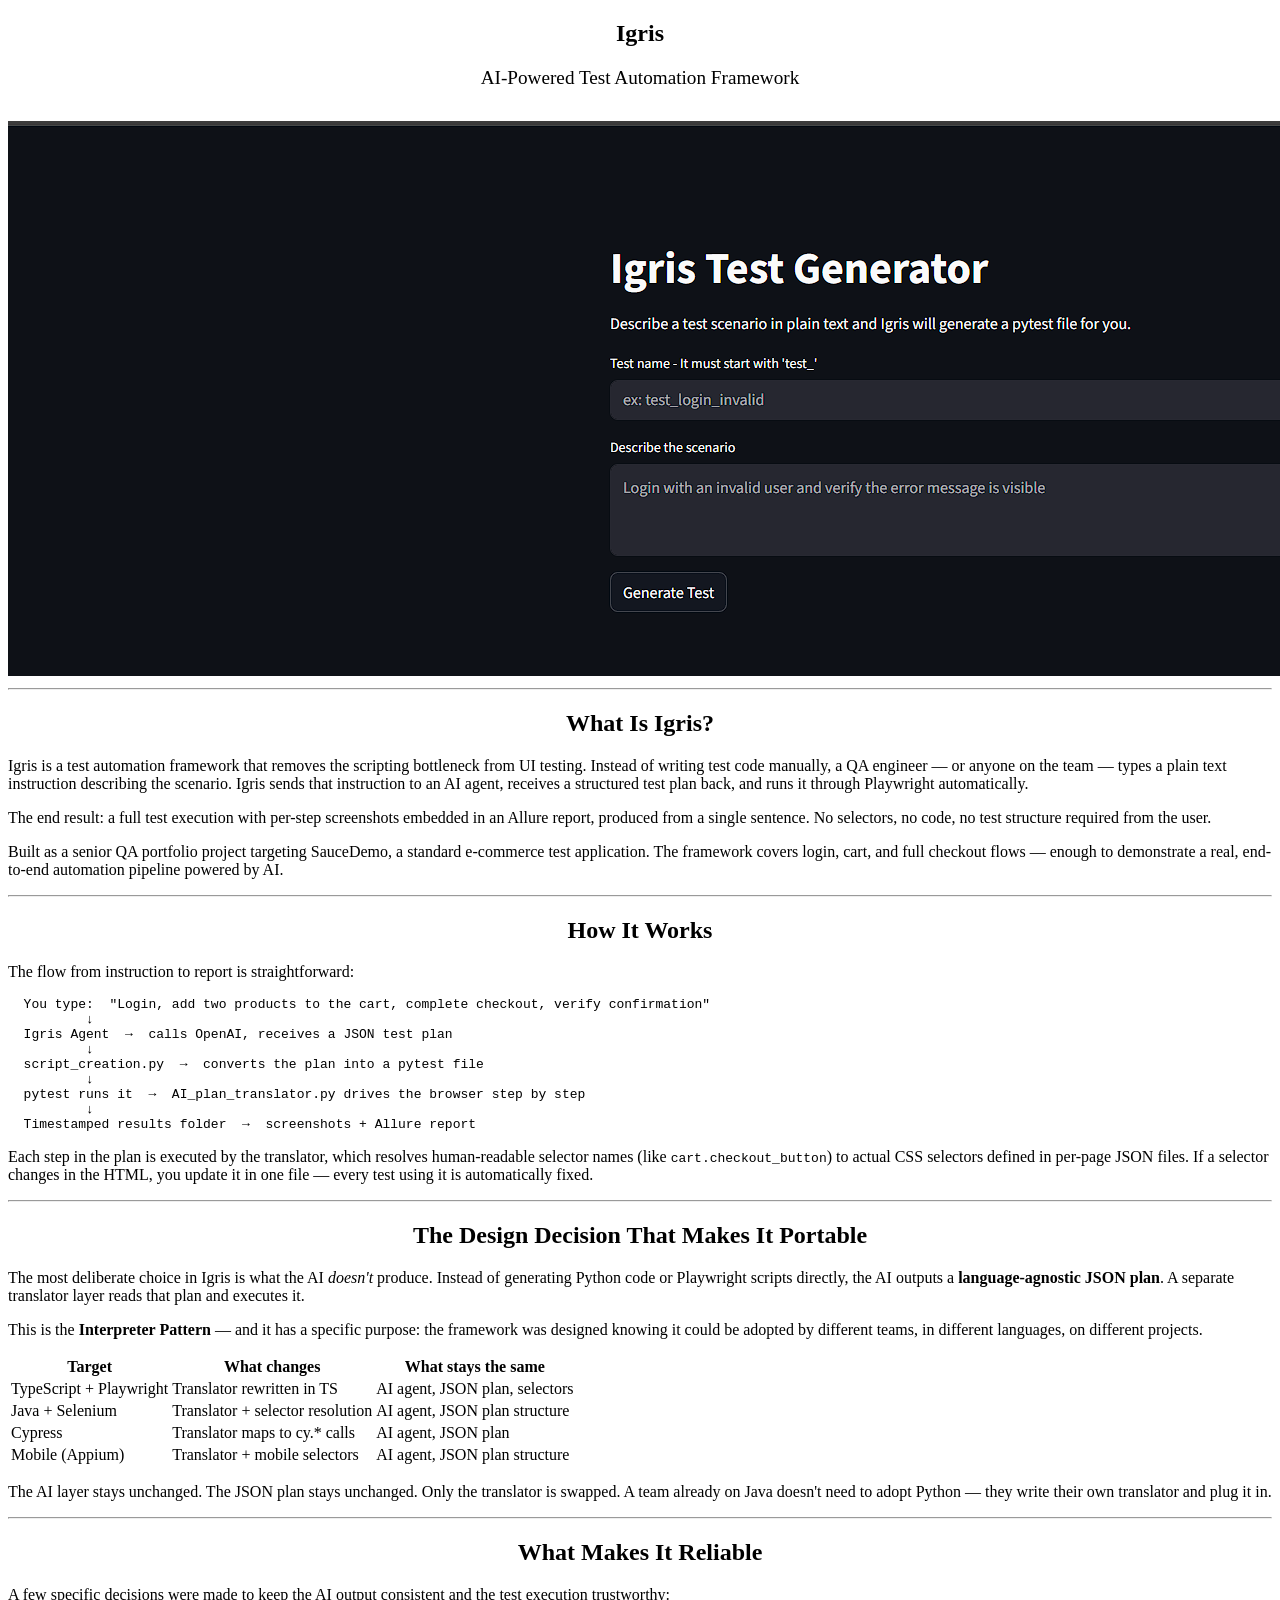
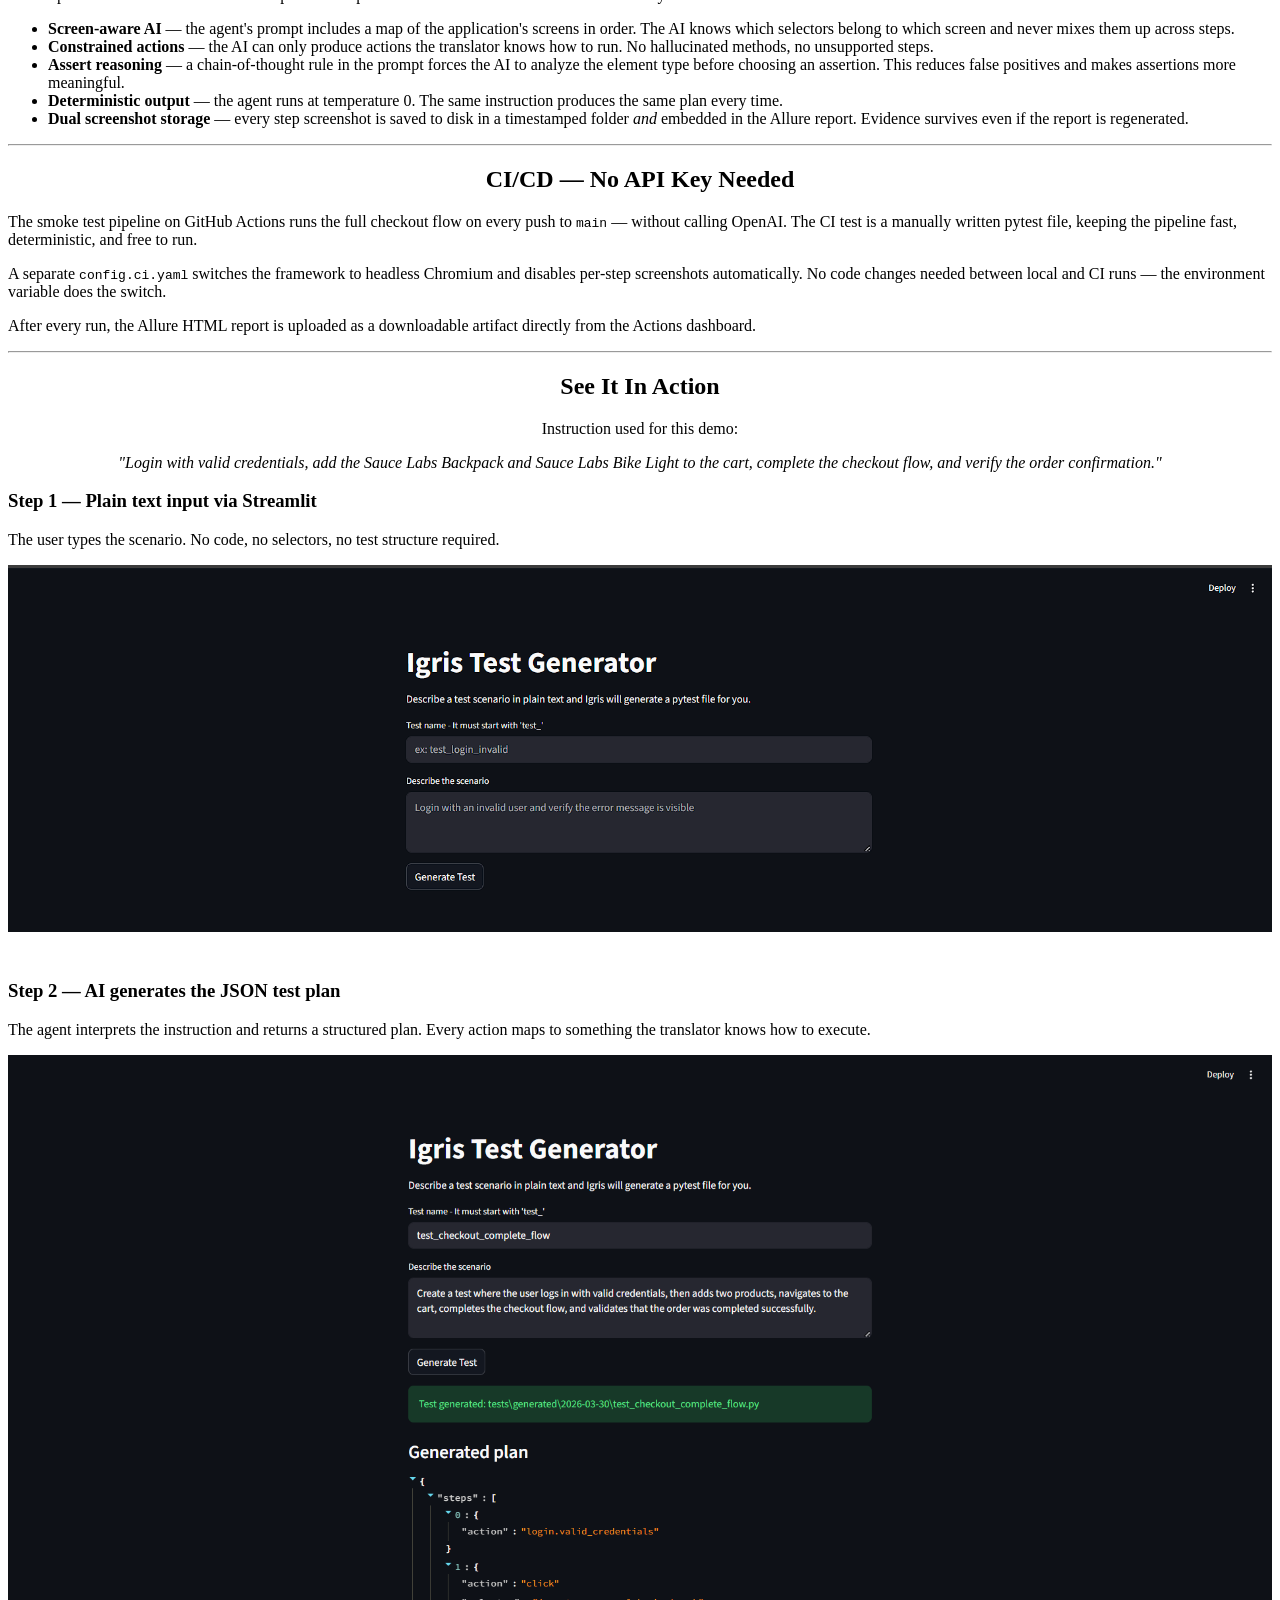
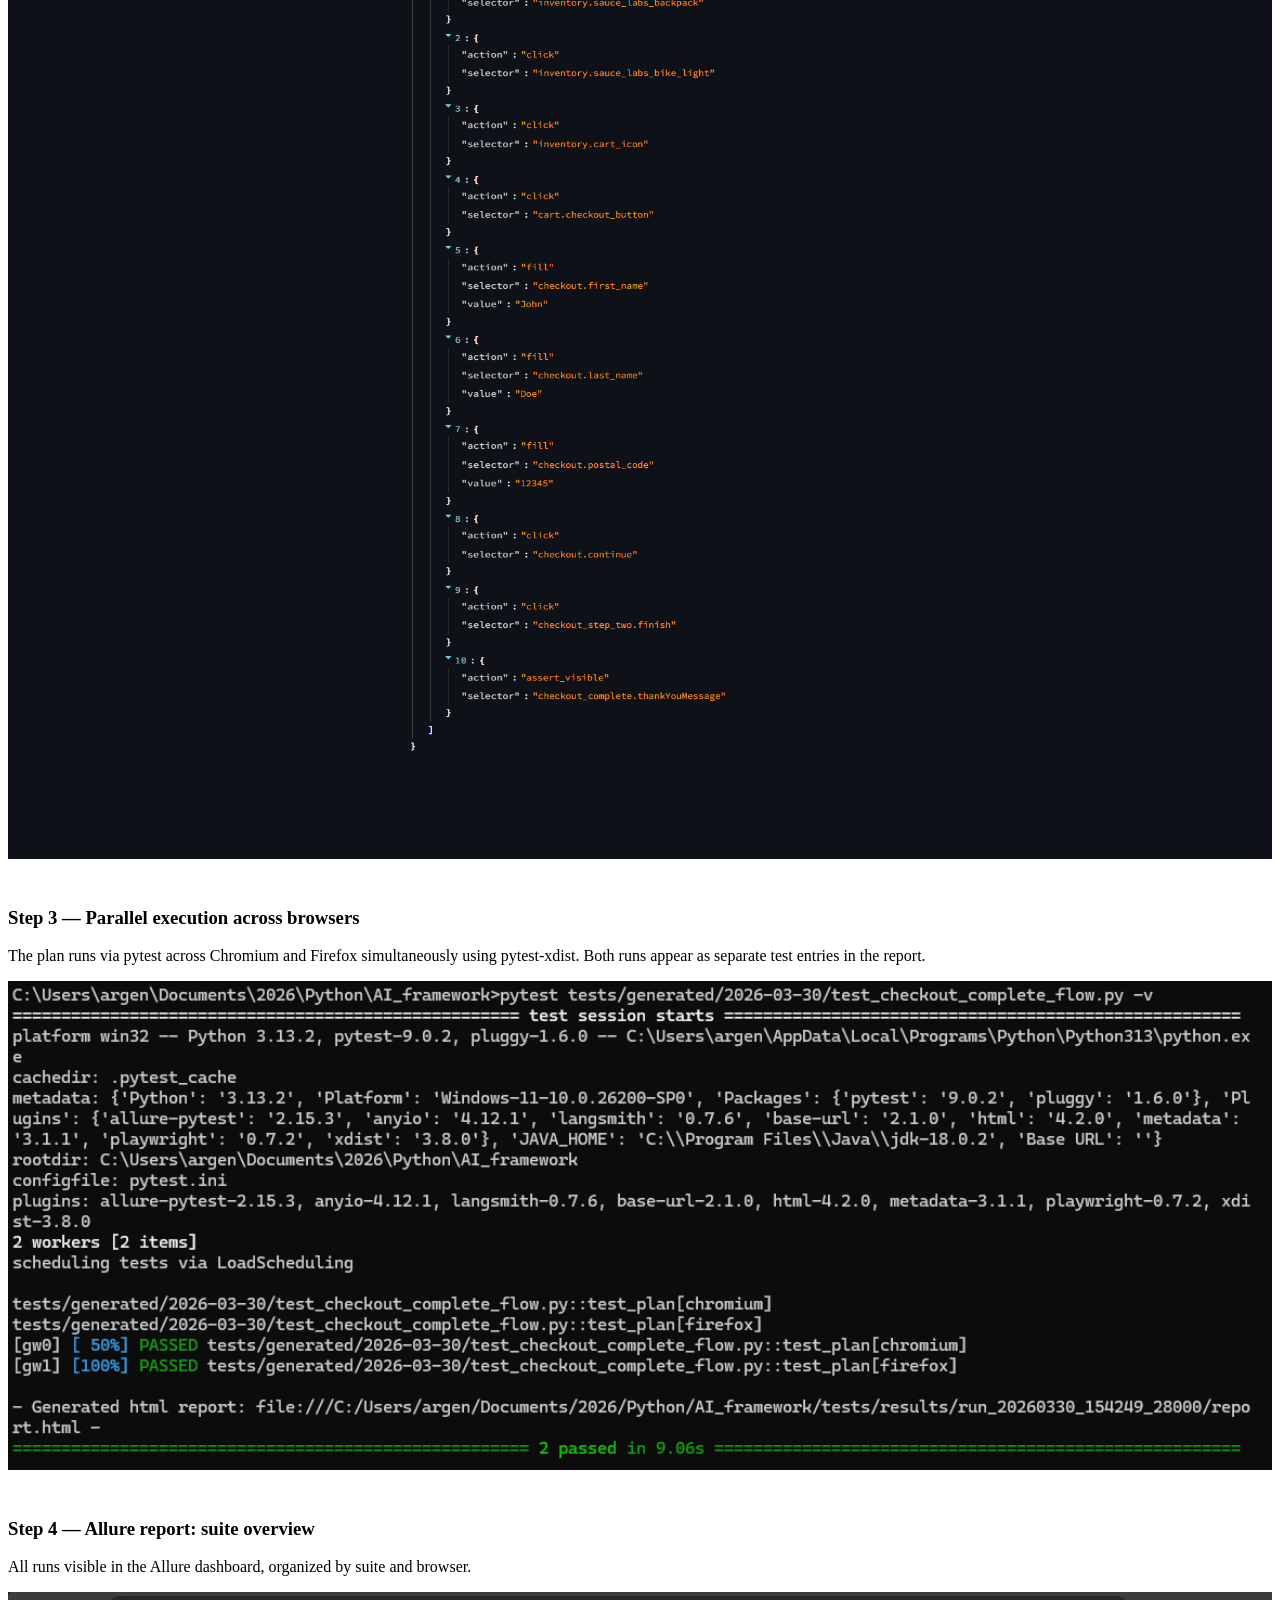
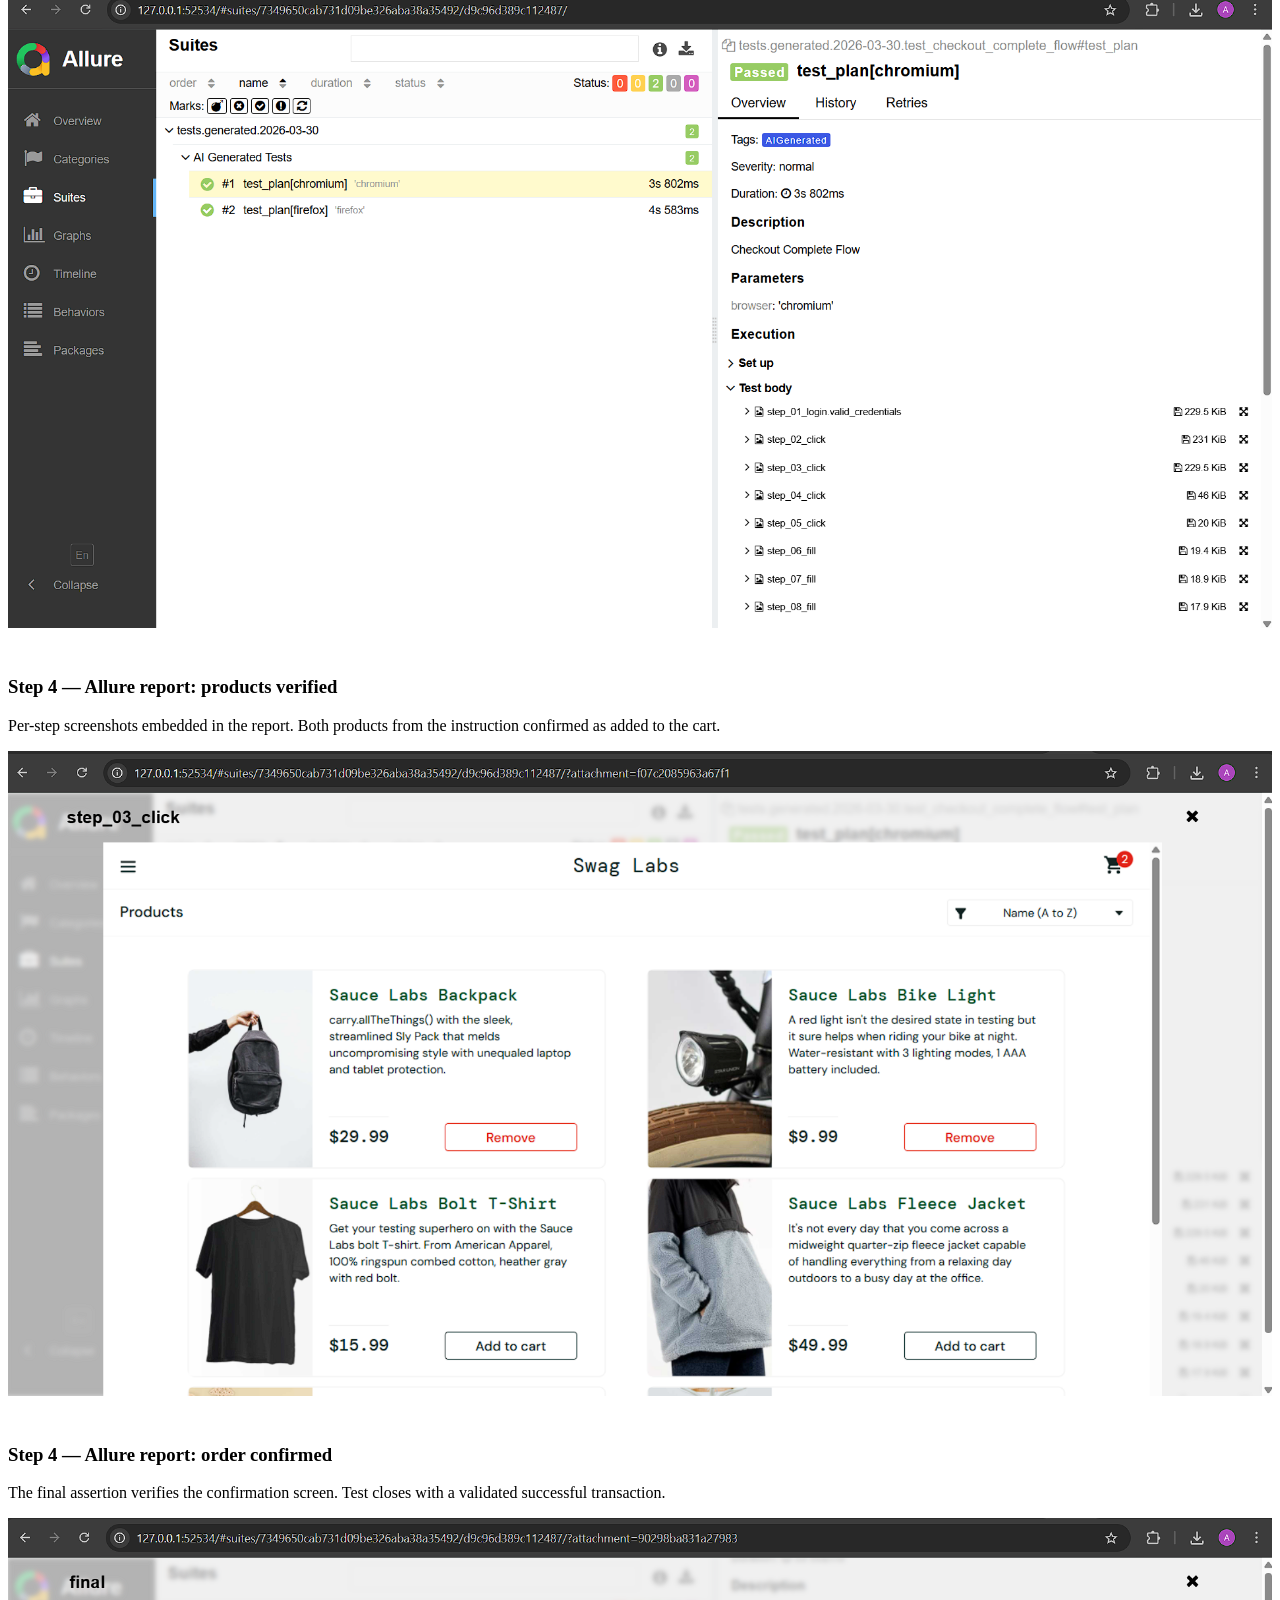
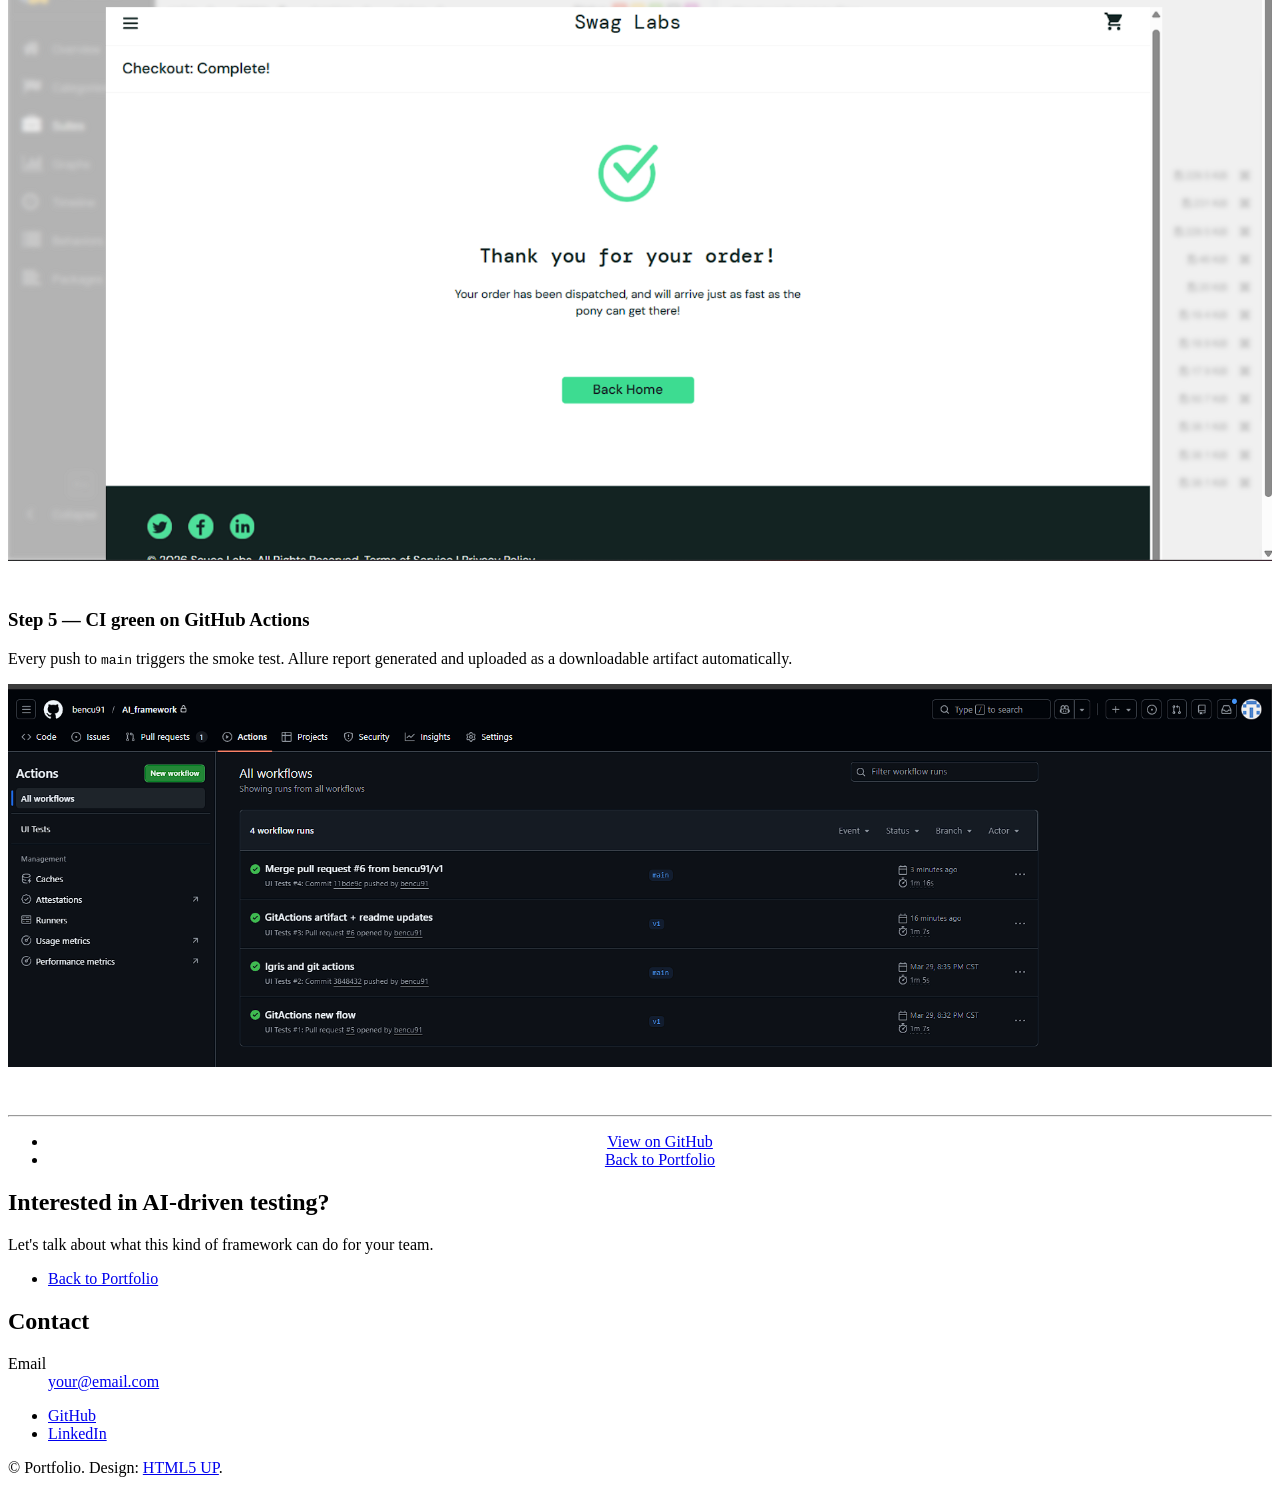
==== AI_Framework.html @ 1e3c0af6 "v0" ====
<!DOCTYPE HTML>
<!--
	Stellar by HTML5 UP
	html5up.net | @ajlkn
	Free for personal and commercial use under the CCA 3.0 license (html5up.net/license)
-->
<html>
	<head>
		<title>Igris — AI-Powered Test Automation</title>
		<meta charset="utf-8" />
		<meta name="viewport" content="width=device-width, initial-scale=1, user-scalable=no" />
		<link rel="stylesheet" href="assets/css/main.css" />
		<noscript><link rel="stylesheet" href="assets/css/noscript.css" /></noscript>
	</head>
	<body class="is-preload">

		<!-- Wrapper -->
			<div id="wrapper">

				<!-- Main -->
					<div id="main">

						<section id="content" class="main">

							<div style="text-align:center; margin-bottom: 2em;">
								<h1>Igris</h1>
								<p style="font-size: 1.2em;">AI-Powered Test Automation Framework</p>
								
							</div>

							<span class="image main"><img src="images/AI_Igris/01_streamlit_ui.png" alt="Streamlit UI" style="border-radius:0;" /></span>

							<hr />

							<h2 style="text-align:center;">What Is Igris?</h2>
							<p>Igris is a test automation framework that removes the scripting bottleneck from UI testing. Instead of writing test code manually, a QA engineer — or anyone on the team — types a plain text instruction describing the scenario. Igris sends that instruction to an AI agent, receives a structured test plan back, and runs it through Playwright automatically.</p>
							<p>The end result: a full test execution with per-step screenshots embedded in an Allure report, produced from a single sentence. No selectors, no code, no test structure required from the user.</p>
							<p>Built as a senior QA portfolio project targeting SauceDemo, a standard e-commerce test application. The framework covers login, cart, and full checkout flows — enough to demonstrate a real, end-to-end automation pipeline powered by AI.</p>

							<hr />

							<h2 style="text-align:center;">How It Works</h2>
							<p>The flow from instruction to report is straightforward:</p>

							<pre style="text-align:left;"><code>  You type:  "Login, add two products to the cart, complete checkout, verify confirmation"
          ↓
  Igris Agent  →  calls OpenAI, receives a JSON test plan
          ↓
  script_creation.py  →  converts the plan into a pytest file
          ↓
  pytest runs it  →  AI_plan_translator.py drives the browser step by step
          ↓
  Timestamped results folder  →  screenshots + Allure report</code></pre>

							<p>Each step in the plan is executed by the translator, which resolves human-readable selector names (like <code>cart.checkout_button</code>) to actual CSS selectors defined in per-page JSON files. If a selector changes in the HTML, you update it in one file — every test using it is automatically fixed.</p>

							<hr />

							<h2 style="text-align:center;">The Design Decision That Makes It Portable</h2>
							<p>The most deliberate choice in Igris is what the AI <em>doesn't</em> produce. Instead of generating Python code or Playwright scripts directly, the AI outputs a <strong>language-agnostic JSON plan</strong>. A separate translator layer reads that plan and executes it.</p>
							<p>This is the <strong>Interpreter Pattern</strong> — and it has a specific purpose: the framework was designed knowing it could be adopted by different teams, in different languages, on different projects.</p>

							<div class="table-wrapper">
								<table>
									<thead>
										<tr>
											<th>Target</th>
											<th>What changes</th>
											<th>What stays the same</th>
										</tr>
									</thead>
									<tbody>
										<tr>
											<td>TypeScript + Playwright</td>
											<td>Translator rewritten in TS</td>
											<td>AI agent, JSON plan, selectors</td>
										</tr>
										<tr>
											<td>Java + Selenium</td>
											<td>Translator + selector resolution</td>
											<td>AI agent, JSON plan structure</td>
										</tr>
										<tr>
											<td>Cypress</td>
											<td>Translator maps to cy.* calls</td>
											<td>AI agent, JSON plan</td>
										</tr>
										<tr>
											<td>Mobile (Appium)</td>
											<td>Translator + mobile selectors</td>
											<td>AI agent, JSON plan structure</td>
										</tr>
									</tbody>
								</table>
							</div>

							<p>The AI layer stays unchanged. The JSON plan stays unchanged. Only the translator is swapped. A team already on Java doesn't need to adopt Python — they write their own translator and plug it in.</p>

							<hr />

							<h2 style="text-align:center;">What Makes It Reliable</h2>
							<p>A few specific decisions were made to keep the AI output consistent and the test execution trustworthy:</p>
							<ul>
								<li><strong>Screen-aware AI</strong> — the agent's prompt includes a map of the application's screens in order. The AI knows which selectors belong to which screen and never mixes them up across steps.</li>
								<li><strong>Constrained actions</strong> — the AI can only produce actions the translator knows how to run. No hallucinated methods, no unsupported steps.</li>
								<li><strong>Assert reasoning</strong> — a chain-of-thought rule in the prompt forces the AI to analyze the element type before choosing an assertion. This reduces false positives and makes assertions more meaningful.</li>
								<li><strong>Deterministic output</strong> — the agent runs at temperature 0. The same instruction produces the same plan every time.</li>
								<li><strong>Dual screenshot storage</strong> — every step screenshot is saved to disk in a timestamped folder <em>and</em> embedded in the Allure report. Evidence survives even if the report is regenerated.</li>
							</ul>

							<hr />

							<h2 style="text-align:center;">CI/CD — No API Key Needed</h2>
							<p>The smoke test pipeline on GitHub Actions runs the full checkout flow on every push to <code>main</code> — without calling OpenAI. The CI test is a manually written pytest file, keeping the pipeline fast, deterministic, and free to run.</p>
							<p>A separate <code>config.ci.yaml</code> switches the framework to headless Chromium and disables per-step screenshots automatically. No code changes needed between local and CI runs — the environment variable does the switch.</p>
							<p>After every run, the Allure HTML report is uploaded as a downloadable artifact directly from the Actions dashboard.</p>

							<hr />

							<h2 style="text-align:center;">See It In Action</h2>
							<p style="text-align:center;">Instruction used for this demo:</p>
							<blockquote style="text-align:center;"><em>"Login with valid credentials, add the Sauce Labs Backpack and Sauce Labs Bike Light to the cart, complete the checkout flow, and verify the order confirmation."</em></blockquote>

							<div style="margin-bottom: 3em;">
								<h3>Step 1 — Plain text input via Streamlit</h3>
								<p>The user types the scenario. No code, no selectors, no test structure required.</p>
								<img src="images/AI_Igris/01_streamlit_ui.png" alt="Streamlit UI" style="width:100%; border-radius:0; border:none; display:block;" />
							</div>

							<div style="margin-bottom: 3em;">
								<h3>Step 2 — AI generates the JSON test plan</h3>
								<p>The agent interprets the instruction and returns a structured plan. Every action maps to something the translator knows how to execute.</p>
								<img src="images/AI_Igris/02_generated_plan.png" alt="Generated JSON Plan" style="width:100%; border-radius:0; border:none; display:block;" />
							</div>

							<div style="margin-bottom: 3em;">
								<h3>Step 3 — Parallel execution across browsers</h3>
								<p>The plan runs via pytest across Chromium and Firefox simultaneously using pytest-xdist. Both runs appear as separate test entries in the report.</p>
								<img src="images/AI_Igris/03_console_parallel_execution.png" alt="Console Parallel Execution" style="width:100%; border-radius:0; border:none; display:block;" />
							</div>

							<div style="margin-bottom: 3em;">
								<h3>Step 4 — Allure report: suite overview</h3>
								<p>All runs visible in the Allure dashboard, organized by suite and browser.</p>
								<img src="images/AI_Igris/04A_Allure_report_1.png" alt="Allure Suite Overview" style="width:100%; border-radius:0; border:none; display:block;" />
							</div>

							<div style="margin-bottom: 3em;">
								<h3>Step 4 — Allure report: products verified</h3>
								<p>Per-step screenshots embedded in the report. Both products from the instruction confirmed as added to the cart.</p>
								<img src="images/AI_Igris/04_Allure_image_report_.png" alt="Allure Two Products Added" style="width:100%; border-radius:0; border:none; display:block;" />
							</div>

							<div style="margin-bottom: 3em;">
								<h3>Step 4 — Allure report: order confirmed</h3>
								<p>The final assertion verifies the confirmation screen. Test closes with a validated successful transaction.</p>
								<img src="images/AI_Igris/04B_Allure_Final.png" alt="Allure Final" style="width:100%; border-radius:0; border:none; display:block;" />
							</div>

							<div style="margin-bottom: 3em;">
								<h3>Step 5 — CI green on GitHub Actions</h3>
								<p>Every push to <code>main</code> triggers the smoke test. Allure report generated and uploaded as a downloadable artifact automatically.</p>
								<img src="images/AI_Igris/05_ci_passing.png" alt="CI Passing" style="width:100%; border-radius:0; border:none; display:block;" />
							</div>

							<hr />

							<div style="text-align:center;">
								<ul class="actions special">
									<li><a href="#" class="button primary">View on GitHub</a></li>
									<li><a href="index.html" class="button">Back to Portfolio</a></li>
								</ul>
							</div>

						</section>

					</div>

				<!-- Footer -->
					<footer id="footer">
						<section>
							<h2>Interested in AI-driven testing?</h2>
							<p>Let's talk about what this kind of framework can do for your team.</p>
							<ul class="actions">
								<li><a href="index.html" class="button">Back to Portfolio</a></li>
							</ul>
						</section>
						<section>
							<h2>Contact</h2>
							<dl class="alt">
								<dt>Email</dt>
								<dd><a href="#">your@email.com</a></dd>
							</dl>
							<ul class="icons">
								<li><a href="#" class="icon brands fa-github alt"><span class="label">GitHub</span></a></li>
								<li><a href="#" class="icon brands fa-linkedin alt"><span class="label">LinkedIn</span></a></li>
							</ul>
						</section>
						<p class="copyright">&copy; Portfolio. Design: <a href="https://html5up.net">HTML5 UP</a>.</p>
					</footer>

			</div>

		<!-- Scripts -->
			<script src="assets/js/jquery.min.js"></script>
			<script src="assets/js/jquery.scrollex.min.js"></script>
			<script src="assets/js/jquery.scrolly.min.js"></script>
			<script src="assets/js/browser.min.js"></script>
			<script src="assets/js/breakpoints.min.js"></script>
			<script src="assets/js/util.js"></script>
			<script src="assets/js/main.js"></script>

	</body>
</html>
---- assets/css/main.css ----
@import url(fontawesome-all.min.css);
@import 'https://fonts.googleapis.com/css?family=Source+Sans+Pro:300,400';

/*
	Stellar by HTML5 UP
	html5up.net | @ajlkn
	Free for personal and commercial use under the CCA 3.0 license (html5up.net/license)
*/

html, body, div, span, applet, object,
iframe, h1, h2, h3, h4, h5, h6, p, blockquote,
pre, a, abbr, acronym, address, big, cite,
code, del, dfn, em, img, ins, kbd, q, s, samp,
small, strike, strong, sub, sup, tt, var, b,
u, i, center, dl, dt, dd, ol, ul, li, fieldset,
form, label, legend, table, caption, tbody,
tfoot, thead, tr, th, td, article, aside,
canvas, details, embed, figure, figcaption,
footer, header, hgroup, menu, nav, output, ruby,
section, summary, time, mark, audio, video {
	margin: 0;
	padding: 0;
	border: 0;
	font-size: 100%;
	font: inherit;
	vertical-align: baseline;}

article, aside, details, figcaption, figure,
footer, header, hgroup, menu, nav, section {
	display: block;}

body {
	line-height: 1;
}

ol, ul {
	list-style: none;
}

blockquote, q {
	quotes: none;
}

	blockquote:before, blockquote:after, q:before, q:after {
		content: '';
		content: none;
	}

table {
	border-collapse: collapse;
	border-spacing: 0;
}

body {
	-webkit-text-size-adjust: none;
}

mark {
	background-color: transparent;
	color: inherit;
}

input::-moz-focus-inner {
	border: 0;
	padding: 0;
}

input, select, textarea {
	-moz-appearance: none;
	-webkit-appearance: none;
	-ms-appearance: none;
	appearance: none;
}

/* Basic */

	@-ms-viewport {
		width: device-width;
	}

	body {
		-ms-overflow-style: scrollbar;
	}

	@media screen and (max-width: 480px) {

		html, body {
			min-width: 320px;
		}

	}

	html {
		box-sizing: border-box;
	}

	*, *:before, *:after {
		box-sizing: inherit;
	}

	body {
		background-color: #935d8c;
		background-image: url("images/overlay.png"), -moz-linear-gradient(45deg, #e37682 15%, #5f4d93 85%);
		background-image: url("images/overlay.png"), -webkit-linear-gradient(45deg, #e37682 15%, #5f4d93 85%);
		background-image: url("images/overlay.png"), -ms-linear-gradient(45deg, #e37682 15%, #5f4d93 85%);
		background-image: url("images/overlay.png"), linear-gradient(45deg, #e37682 15%, #5f4d93 85%);
	}

		body.is-preload *, body.is-preload *:before, body.is-preload *:after {
			-moz-animation: none !important;
			-webkit-animation: none !important;
			-ms-animation: none !important;
			animation: none !important;
			-moz-transition: none !important;
			-webkit-transition: none !important;
			-ms-transition: none !important;
			transition: none !important;
		}

/* Type */

	body {
		background-color: #935d8c;
		color: rgba(255, 255, 255, 0.65);
	}

	body, input, select, textarea {
		font-family: "Source Sans Pro", Helvetica, sans-serif;
		font-size: 17pt;
		font-weight: 300;
		line-height: 1.65;
	}

		@media screen and (max-width: 1680px) {

			body, input, select, textarea {
				font-size: 14pt;
			}

		}

		@media screen and (max-width: 1280px) {

			body, input, select, textarea {
				font-size: 12pt;
			}

		}

		@media screen and (max-width: 360px) {

			body, input, select, textarea {
				font-size: 11pt;
			}

		}

	a {
		-moz-transition: color 0.2s ease, border-bottom 0.2s ease;
		-webkit-transition: color 0.2s ease, border-bottom 0.2s ease;
		-ms-transition: color 0.2s ease, border-bottom 0.2s ease;
		transition: color 0.2s ease, border-bottom 0.2s ease;
		text-decoration: none;
		border-bottom: dotted 1px;
		color: inherit;
	}

		a:hover {
			border-bottom-color: transparent;
		}

	strong, b {
		font-weight: 400;
	}

	em, i {
		font-style: italic;
	}

	p {
		margin: 0 0 2em 0;
	}

		p.content {
			-moz-columns: 20em 2;
			-webkit-columns: 20em 2;
			-ms-columns: 20em 2;
			columns: 20em 2;
			-moz-column-gap: 2em;
			-webkit-column-gap: 2em;
			-ms-column-gap: 2em;
			column-gap: 2em;
			text-align: justify;
		}

	h1, h2, h3, h4, h5, h6 {
		font-weight: 300;
		line-height: 1.5;
		margin: 0 0 0.7em 0;
		letter-spacing: -0.025em;
	}

		h1 a, h2 a, h3 a, h4 a, h5 a, h6 a {
			color: inherit;
			text-decoration: none;
		}

	h1 {
		font-size: 2.5em;
		line-height: 1.2;
	}

	h2 {
		font-size: 1.5em;
	}

	h3 {
		font-size: 1.25em;
	}

	h4 {
		font-size: 1.1em;
	}

	h5 {
		font-size: 0.9em;
	}

	h6 {
		font-size: 0.7em;
	}

	@media screen and (max-width: 736px) {

		h1 {
			font-size: 2em;
		}

	}

	sub {
		font-size: 0.8em;
		position: relative;
		top: 0.5em;
	}

	sup {
		font-size: 0.8em;
		position: relative;
		top: -0.5em;
	}

	blockquote {
		border-left: solid 4px;
		font-style: italic;
		margin: 0 0 2em 0;
		padding: 0.5em 0 0.5em 2em;
	}

	code {
		border-radius: 8px;
		border: solid 1px;
		font-family: "Courier New", monospace;
		font-size: 0.9em;
		margin: 0 0.25em;
		padding: 0.25em 0.65em;
	}

	pre {
		-webkit-overflow-scrolling: touch;
		font-family: "Courier New", monospace;
		font-size: 0.9em;
		margin: 0 0 2em 0;
	}

		pre code {
			display: block;
			line-height: 1.75;
			padding: 1em 1.5em;
			overflow-x: auto;
		}

	hr {
		border: 0;
		border-bottom: solid 1px;
		margin: 2em 0;
	}

		hr.major {
			margin: 3em 0;
		}

	.align-left {
		text-align: left;
	}

	.align-center {
		text-align: center;
	}

	.align-right {
		text-align: right;
	}

	input, select, textarea {
		color: #ffffff;
	}

	a:hover {
		color: #ffffff;
	}

	strong, b {
		color: #ffffff;
	}

	h1, h2, h3, h4, h5, h6 {
		color: #ffffff;
	}

	blockquote {
		border-left-color: rgba(255, 255, 255, 0.35);
	}

	code {
		background: rgba(255, 255, 255, 0.075);
		border-color: rgba(255, 255, 255, 0.35);
	}

	hr {
		border-bottom-color: rgba(255, 255, 255, 0.35);
	}

/* Row */

	.row {
		display: flex;
		flex-wrap: wrap;
		box-sizing: border-box;
		align-items: stretch;
	}

		.row > * {
			box-sizing: border-box;
		}

		.row.gtr-uniform > * > :last-child {
			margin-bottom: 0;
		}

		.row.aln-left {
			justify-content: flex-start;
		}

		.row.aln-center {
			justify-content: center;
		}

		.row.aln-right {
			justify-content: flex-end;
		}

		.row.aln-top {
			align-items: flex-start;
		}

		.row.aln-middle {
			align-items: center;
		}

		.row.aln-bottom {
			align-items: flex-end;
		}

		.row > .imp {
			order: -1;
		}

		.row > .col-1 {
			width: 8.33333%;
		}

		.row > .off-1 {
			margin-left: 8.33333%;
		}

		.row > .col-2 {
			width: 16.66667%;
		}

		.row > .off-2 {
			margin-left: 16.66667%;
		}

		.row > .col-3 {
			width: 25%;
		}

		.row > .off-3 {
			margin-left: 25%;
		}

		.row > .col-4 {
			width: 33.33333%;
		}

		.row > .off-4 {
			margin-left: 33.33333%;
		}

		.row > .col-5 {
			width: 41.66667%;
		}

		.row > .off-5 {
			margin-left: 41.66667%;
		}

		.row > .col-6 {
			width: 50%;
		}

		.row > .off-6 {
			margin-left: 50%;
		}

		.row > .col-7 {
			width: 58.33333%;
		}

		.row > .off-7 {
			margin-left: 58.33333%;
		}

		.row > .col-8 {
			width: 66.66667%;
		}

		.row > .off-8 {
			margin-left: 66.66667%;
		}

		.row > .col-9 {
			width: 75%;
		}

		.row > .off-9 {
			margin-left: 75%;
		}

		.row > .col-10 {
			width: 83.33333%;
		}

		.row > .off-10 {
			margin-left: 83.33333%;
		}

		.row > .col-11 {
			width: 91.66667%;
		}

		.row > .off-11 {
			margin-left: 91.66667%;
		}

		.row > .col-12 {
			width: 100%;
		}

		.row > .off-12 {
			margin-left: 100%;
		}

		.row.gtr-0 {
			margin-top: 0;
			margin-left: 0em;
		}

			.row.gtr-0 > * {
				padding: 0 0 0 0em;
			}

			.row.gtr-0.gtr-uniform {
				margin-top: 0em;
			}

				.row.gtr-0.gtr-uniform > * {
					padding-top: 0em;
				}

		.row.gtr-25 {
			margin-top: 0;
			margin-left: -0.375em;
		}

			.row.gtr-25 > * {
				padding: 0 0 0 0.375em;
			}

			.row.gtr-25.gtr-uniform {
				margin-top: -0.375em;
			}

				.row.gtr-25.gtr-uniform > * {
					padding-top: 0.375em;
				}

		.row.gtr-50 {
			margin-top: 0;
			margin-left: -0.75em;
		}

			.row.gtr-50 > * {
				padding: 0 0 0 0.75em;
			}

			.row.gtr-50.gtr-uniform {
				margin-top: -0.75em;
			}

				.row.gtr-50.gtr-uniform > * {
					padding-top: 0.75em;
				}

		.row {
			margin-top: 0;
			margin-left: -1.5em;
		}

			.row > * {
				padding: 0 0 0 1.5em;
			}

			.row.gtr-uniform {
				margin-top: -1.5em;
			}

				.row.gtr-uniform > * {
					padding-top: 1.5em;
				}

		.row.gtr-150 {
			margin-top: 0;
			margin-left: -2.25em;
		}

			.row.gtr-150 > * {
				padding: 0 0 0 2.25em;
			}

			.row.gtr-150.gtr-uniform {
				margin-top: -2.25em;
			}

				.row.gtr-150.gtr-uniform > * {
					padding-top: 2.25em;
				}

		.row.gtr-200 {
			margin-top: 0;
			margin-left: -3em;
		}

			.row.gtr-200 > * {
				padding: 0 0 0 3em;
			}

			.row.gtr-200.gtr-uniform {
				margin-top: -3em;
			}

				.row.gtr-200.gtr-uniform > * {
					padding-top: 3em;
				}

		@media screen and (max-width: 1680px) {

			.row {
				display: flex;
				flex-wrap: wrap;
				box-sizing: border-box;
				align-items: stretch;
			}

				.row > * {
					box-sizing: border-box;
				}

				.row.gtr-uniform > * > :last-child {
					margin-bottom: 0;
				}

				.row.aln-left {
					justify-content: flex-start;
				}

				.row.aln-center {
					justify-content: center;
				}

				.row.aln-right {
					justify-content: flex-end;
				}

				.row.aln-top {
					align-items: flex-start;
				}

				.row.aln-middle {
					align-items: center;
				}

				.row.aln-bottom {
					align-items: flex-end;
				}

				.row > .imp-xlarge {
					order: -1;
				}

				.row > .col-1-xlarge {
					width: 8.33333%;
				}

				.row > .off-1-xlarge {
					margin-left: 8.33333%;
				}

				.row > .col-2-xlarge {
					width: 16.66667%;
				}

				.row > .off-2-xlarge {
					margin-left: 16.66667%;
				}

				.row > .col-3-xlarge {
					width: 25%;
				}

				.row > .off-3-xlarge {
					margin-left: 25%;
				}

				.row > .col-4-xlarge {
					width: 33.33333%;
				}

				.row > .off-4-xlarge {
					margin-left: 33.33333%;
				}

				.row > .col-5-xlarge {
					width: 41.66667%;
				}

				.row > .off-5-xlarge {
					margin-left: 41.66667%;
				}

				.row > .col-6-xlarge {
					width: 50%;
				}

				.row > .off-6-xlarge {
					margin-left: 50%;
				}

				.row > .col-7-xlarge {
					width: 58.33333%;
				}

				.row > .off-7-xlarge {
					margin-left: 58.33333%;
				}

				.row > .col-8-xlarge {
					width: 66.66667%;
				}

				.row > .off-8-xlarge {
					margin-left: 66.66667%;
				}

				.row > .col-9-xlarge {
					width: 75%;
				}

				.row > .off-9-xlarge {
					margin-left: 75%;
				}

				.row > .col-10-xlarge {
					width: 83.33333%;
				}

				.row > .off-10-xlarge {
					margin-left: 83.33333%;
				}

				.row > .col-11-xlarge {
					width: 91.66667%;
				}

				.row > .off-11-xlarge {
					margin-left: 91.66667%;
				}

				.row > .col-12-xlarge {
					width: 100%;
				}

				.row > .off-12-xlarge {
					margin-left: 100%;
				}

				.row.gtr-0 {
					margin-top: 0;
					margin-left: 0em;
				}

					.row.gtr-0 > * {
						padding: 0 0 0 0em;
					}

					.row.gtr-0.gtr-uniform {
						margin-top: 0em;
					}

						.row.gtr-0.gtr-uniform > * {
							padding-top: 0em;
						}

				.row.gtr-25 {
					margin-top: 0;
					margin-left: -0.375em;
				}

					.row.gtr-25 > * {
						padding: 0 0 0 0.375em;
					}

					.row.gtr-25.gtr-uniform {
						margin-top: -0.375em;
					}

						.row.gtr-25.gtr-uniform > * {
							padding-top: 0.375em;
						}

				.row.gtr-50 {
					margin-top: 0;
					margin-left: -0.75em;
				}

					.row.gtr-50 > * {
						padding: 0 0 0 0.75em;
					}

					.row.gtr-50.gtr-uniform {
						margin-top: -0.75em;
					}

						.row.gtr-50.gtr-uniform > * {
							padding-top: 0.75em;
						}

				.row {
					margin-top: 0;
					margin-left: -1.5em;
				}

					.row > * {
						padding: 0 0 0 1.5em;
					}

					.row.gtr-uniform {
						margin-top: -1.5em;
					}

						.row.gtr-uniform > * {
							padding-top: 1.5em;
						}

				.row.gtr-150 {
					margin-top: 0;
					margin-left: -2.25em;
				}

					.row.gtr-150 > * {
						padding: 0 0 0 2.25em;
					}

					.row.gtr-150.gtr-uniform {
						margin-top: -2.25em;
					}

						.row.gtr-150.gtr-uniform > * {
							padding-top: 2.25em;
						}

				.row.gtr-200 {
					margin-top: 0;
					margin-left: -3em;
				}

					.row.gtr-200 > * {
						padding: 0 0 0 3em;
					}

					.row.gtr-200.gtr-uniform {
						margin-top: -3em;
					}

						.row.gtr-200.gtr-uniform > * {
							padding-top: 3em;
						}

		}

		@media screen and (max-width: 1280px) {

			.row {
				display: flex;
				flex-wrap: wrap;
				box-sizing: border-box;
				align-items: stretch;
			}

				.row > * {
					box-sizing: border-box;
				}

				.row.gtr-uniform > * > :last-child {
					margin-bottom: 0;
				}

				.row.aln-left {
					justify-content: flex-start;
				}

				.row.aln-center {
					justify-content: center;
				}

				.row.aln-right {
					justify-content: flex-end;
				}

				.row.aln-top {
					align-items: flex-start;
				}

				.row.aln-middle {
					align-items: center;
				}

				.row.aln-bottom {
					align-items: flex-end;
				}

				.row > .imp-large {
					order: -1;
				}

				.row > .col-1-large {
					width: 8.33333%;
				}

				.row > .off-1-large {
					margin-left: 8.33333%;
				}

				.row > .col-2-large {
					width: 16.66667%;
				}

				.row > .off-2-large {
					margin-left: 16.66667%;
				}

				.row > .col-3-large {
					width: 25%;
				}

				.row > .off-3-large {
					margin-left: 25%;
				}

				.row > .col-4-large {
					width: 33.33333%;
				}

				.row > .off-4-large {
					margin-left: 33.33333%;
				}

				.row > .col-5-large {
					width: 41.66667%;
				}

				.row > .off-5-large {
					margin-left: 41.66667%;
				}

				.row > .col-6-large {
					width: 50%;
				}

				.row > .off-6-large {
					margin-left: 50%;
				}

				.row > .col-7-large {
					width: 58.33333%;
				}

				.row > .off-7-large {
					margin-left: 58.33333%;
				}

				.row > .col-8-large {
					width: 66.66667%;
				}

				.row > .off-8-large {
					margin-left: 66.66667%;
				}

				.row > .col-9-large {
					width: 75%;
				}

				.row > .off-9-large {
					margin-left: 75%;
				}

				.row > .col-10-large {
					width: 83.33333%;
				}

				.row > .off-10-large {
					margin-left: 83.33333%;
				}

				.row > .col-11-large {
					width: 91.66667%;
				}

				.row > .off-11-large {
					margin-left: 91.66667%;
				}

				.row > .col-12-large {
					width: 100%;
				}

				.row > .off-12-large {
					margin-left: 100%;
				}

				.row.gtr-0 {
					margin-top: 0;
					margin-left: 0em;
				}

					.row.gtr-0 > * {
						padding: 0 0 0 0em;
					}

					.row.gtr-0.gtr-uniform {
						margin-top: 0em;
					}

						.row.gtr-0.gtr-uniform > * {
							padding-top: 0em;
						}

				.row.gtr-25 {
					margin-top: 0;
					margin-left: -0.375em;
				}

					.row.gtr-25 > * {
						padding: 0 0 0 0.375em;
					}

					.row.gtr-25.gtr-uniform {
						margin-top: -0.375em;
					}

						.row.gtr-25.gtr-uniform > * {
							padding-top: 0.375em;
						}

				.row.gtr-50 {
					margin-top: 0;
					margin-left: -0.75em;
				}

					.row.gtr-50 > * {
						padding: 0 0 0 0.75em;
					}

					.row.gtr-50.gtr-uniform {
						margin-top: -0.75em;
					}

						.row.gtr-50.gtr-uniform > * {
							padding-top: 0.75em;
						}

				.row {
					margin-top: 0;
					margin-left: -1.5em;
				}

					.row > * {
						padding: 0 0 0 1.5em;
					}

					.row.gtr-uniform {
						margin-top: -1.5em;
					}

						.row.gtr-uniform > * {
							padding-top: 1.5em;
						}

				.row.gtr-150 {
					margin-top: 0;
					margin-left: -2.25em;
				}

					.row.gtr-150 > * {
						padding: 0 0 0 2.25em;
					}

					.row.gtr-150.gtr-uniform {
						margin-top: -2.25em;
					}

						.row.gtr-150.gtr-uniform > * {
							padding-top: 2.25em;
						}

				.row.gtr-200 {
					margin-top: 0;
					margin-left: -3em;
				}

					.row.gtr-200 > * {
						padding: 0 0 0 3em;
					}

					.row.gtr-200.gtr-uniform {
						margin-top: -3em;
					}

						.row.gtr-200.gtr-uniform > * {
							padding-top: 3em;
						}

		}

		@media screen and (max-width: 980px) {

			.row {
				display: flex;
				flex-wrap: wrap;
				box-sizing: border-box;
				align-items: stretch;
			}

				.row > * {
					box-sizing: border-box;
				}

				.row.gtr-uniform > * > :last-child {
					margin-bottom: 0;
				}

				.row.aln-left {
					justify-content: flex-start;
				}

				.row.aln-center {
					justify-content: center;
				}

				.row.aln-right {
					justify-content: flex-end;
				}

				.row.aln-top {
					align-items: flex-start;
				}

				.row.aln-middle {
					align-items: center;
				}

				.row.aln-bottom {
					align-items: flex-end;
				}

				.row > .imp-medium {
					order: -1;
				}

				.row > .col-1-medium {
					width: 8.33333%;
				}

				.row > .off-1-medium {
					margin-left: 8.33333%;
				}

				.row > .col-2-medium {
					width: 16.66667%;
				}

				.row > .off-2-medium {
					margin-left: 16.66667%;
				}

				.row > .col-3-medium {
					width: 25%;
				}

				.row > .off-3-medium {
					margin-left: 25%;
				}

				.row > .col-4-medium {
					width: 33.33333%;
				}

				.row > .off-4-medium {
					margin-left: 33.33333%;
				}

				.row > .col-5-medium {
					width: 41.66667%;
				}

				.row > .off-5-medium {
					margin-left: 41.66667%;
				}

				.row > .col-6-medium {
					width: 50%;
				}

				.row > .off-6-medium {
					margin-left: 50%;
				}

				.row > .col-7-medium {
					width: 58.33333%;
				}

				.row > .off-7-medium {
					margin-left: 58.33333%;
				}

				.row > .col-8-medium {
					width: 66.66667%;
				}

				.row > .off-8-medium {
					margin-left: 66.66667%;
				}

				.row > .col-9-medium {
					width: 75%;
				}

				.row > .off-9-medium {
					margin-left: 75%;
				}

				.row > .col-10-medium {
					width: 83.33333%;
				}

				.row > .off-10-medium {
					margin-left: 83.33333%;
				}

				.row > .col-11-medium {
					width: 91.66667%;
				}

				.row > .off-11-medium {
					margin-left: 91.66667%;
				}

				.row > .col-12-medium {
					width: 100%;
				}

				.row > .off-12-medium {
					margin-left: 100%;
				}

				.row.gtr-0 {
					margin-top: 0;
					margin-left: 0em;
				}

					.row.gtr-0 > * {
						padding: 0 0 0 0em;
					}

					.row.gtr-0.gtr-uniform {
						margin-top: 0em;
					}

						.row.gtr-0.gtr-uniform > * {
							padding-top: 0em;
						}

				.row.gtr-25 {
					margin-top: 0;
					margin-left: -0.375em;
				}

					.row.gtr-25 > * {
						padding: 0 0 0 0.375em;
					}

					.row.gtr-25.gtr-uniform {
						margin-top: -0.375em;
					}

						.row.gtr-25.gtr-uniform > * {
							padding-top: 0.375em;
						}

				.row.gtr-50 {
					margin-top: 0;
					margin-left: -0.75em;
				}

					.row.gtr-50 > * {
						padding: 0 0 0 0.75em;
					}

					.row.gtr-50.gtr-uniform {
						margin-top: -0.75em;
					}

						.row.gtr-50.gtr-uniform > * {
							padding-top: 0.75em;
						}

				.row {
					margin-top: 0;
					margin-left: -1.5em;
				}

					.row > * {
						padding: 0 0 0 1.5em;
					}

					.row.gtr-uniform {
						margin-top: -1.5em;
					}

						.row.gtr-uniform > * {
							padding-top: 1.5em;
						}

				.row.gtr-150 {
					margin-top: 0;
					margin-left: -2.25em;
				}

					.row.gtr-150 > * {
						padding: 0 0 0 2.25em;
					}

					.row.gtr-150.gtr-uniform {
						margin-top: -2.25em;
					}

						.row.gtr-150.gtr-uniform > * {
							padding-top: 2.25em;
						}

				.row.gtr-200 {
					margin-top: 0;
					margin-left: -3em;
				}

					.row.gtr-200 > * {
						padding: 0 0 0 3em;
					}

					.row.gtr-200.gtr-uniform {
						margin-top: -3em;
					}

						.row.gtr-200.gtr-uniform > * {
							padding-top: 3em;
						}

		}

		@media screen and (max-width: 736px) {

			.row {
				display: flex;
				flex-wrap: wrap;
				box-sizing: border-box;
				align-items: stretch;
			}

				.row > * {
					box-sizing: border-box;
				}

				.row.gtr-uniform > * > :last-child {
					margin-bottom: 0;
				}

				.row.aln-left {
					justify-content: flex-start;
				}

				.row.aln-center {
					justify-content: center;
				}

				.row.aln-right {
					justify-content: flex-end;
				}

				.row.aln-top {
					align-items: flex-start;
				}

				.row.aln-middle {
					align-items: center;
				}

				.row.aln-bottom {
					align-items: flex-end;
				}

				.row > .imp-small {
					order: -1;
				}

				.row > .col-1-small {
					width: 8.33333%;
				}

				.row > .off-1-small {
					margin-left: 8.33333%;
				}

				.row > .col-2-small {
					width: 16.66667%;
				}

				.row > .off-2-small {
					margin-left: 16.66667%;
				}

				.row > .col-3-small {
					width: 25%;
				}

				.row > .off-3-small {
					margin-left: 25%;
				}

				.row > .col-4-small {
					width: 33.33333%;
				}

				.row > .off-4-small {
					margin-left: 33.33333%;
				}

				.row > .col-5-small {
					width: 41.66667%;
				}

				.row > .off-5-small {
					margin-left: 41.66667%;
				}

				.row > .col-6-small {
					width: 50%;
				}

				.row > .off-6-small {
					margin-left: 50%;
				}

				.row > .col-7-small {
					width: 58.33333%;
				}

				.row > .off-7-small {
					margin-left: 58.33333%;
				}

				.row > .col-8-small {
					width: 66.66667%;
				}

				.row > .off-8-small {
					margin-left: 66.66667%;
				}

				.row > .col-9-small {
					width: 75%;
				}

				.row > .off-9-small {
					margin-left: 75%;
				}

				.row > .col-10-small {
					width: 83.33333%;
				}

				.row > .off-10-small {
					margin-left: 83.33333%;
				}

				.row > .col-11-small {
					width: 91.66667%;
				}

				.row > .off-11-small {
					margin-left: 91.66667%;
				}

				.row > .col-12-small {
					width: 100%;
				}

				.row > .off-12-small {
					margin-left: 100%;
				}

				.row.gtr-0 {
					margin-top: 0;
					margin-left: 0em;
				}

					.row.gtr-0 > * {
						padding: 0 0 0 0em;
					}

					.row.gtr-0.gtr-uniform {
						margin-top: 0em;
					}

						.row.gtr-0.gtr-uniform > * {
							padding-top: 0em;
						}

				.row.gtr-25 {
					margin-top: 0;
					margin-left: -0.25em;
				}

					.row.gtr-25 > * {
						padding: 0 0 0 0.25em;
					}

					.row.gtr-25.gtr-uniform {
						margin-top: -0.25em;
					}

						.row.gtr-25.gtr-uniform > * {
							padding-top: 0.25em;
						}

				.row.gtr-50 {
					margin-top: 0;
					margin-left: -0.5em;
				}

					.row.gtr-50 > * {
						padding: 0 0 0 0.5em;
					}

					.row.gtr-50.gtr-uniform {
						margin-top: -0.5em;
					}

						.row.gtr-50.gtr-uniform > * {
							padding-top: 0.5em;
						}

				.row {
					margin-top: 0;
					margin-left: -1em;
				}

					.row > * {
						padding: 0 0 0 1em;
					}

					.row.gtr-uniform {
						margin-top: -1em;
					}

						.row.gtr-uniform > * {
							padding-top: 1em;
						}

				.row.gtr-150 {
					margin-top: 0;
					margin-left: -1.5em;
				}

					.row.gtr-150 > * {
						padding: 0 0 0 1.5em;
					}

					.row.gtr-150.gtr-uniform {
						margin-top: -1.5em;
					}

						.row.gtr-150.gtr-uniform > * {
							padding-top: 1.5em;
						}

				.row.gtr-200 {
					margin-top: 0;
					margin-left: -2em;
				}

					.row.gtr-200 > * {
						padding: 0 0 0 2em;
					}

					.row.gtr-200.gtr-uniform {
						margin-top: -2em;
					}

						.row.gtr-200.gtr-uniform > * {
							padding-top: 2em;
						}

		}

		@media screen and (max-width: 480px) {

			.row {
				display: flex;
				flex-wrap: wrap;
				box-sizing: border-box;
				align-items: stretch;
			}

				.row > * {
					box-sizing: border-box;
				}

				.row.gtr-uniform > * > :last-child {
					margin-bottom: 0;
				}

				.row.aln-left {
					justify-content: flex-start;
				}

				.row.aln-center {
					justify-content: center;
				}

				.row.aln-right {
					justify-content: flex-end;
				}

				.row.aln-top {
					align-items: flex-start;
				}

				.row.aln-middle {
					align-items: center;
				}

				.row.aln-bottom {
					align-items: flex-end;
				}

				.row > .imp-xsmall {
					order: -1;
				}

				.row > .col-1-xsmall {
					width: 8.33333%;
				}

				.row > .off-1-xsmall {
					margin-left: 8.33333%;
				}

				.row > .col-2-xsmall {
					width: 16.66667%;
				}

				.row > .off-2-xsmall {
					margin-left: 16.66667%;
				}

				.row > .col-3-xsmall {
					width: 25%;
				}

				.row > .off-3-xsmall {
					margin-left: 25%;
				}

				.row > .col-4-xsmall {
					width: 33.33333%;
				}

				.row > .off-4-xsmall {
					margin-left: 33.33333%;
				}

				.row > .col-5-xsmall {
					width: 41.66667%;
				}

				.row > .off-5-xsmall {
					margin-left: 41.66667%;
				}

				.row > .col-6-xsmall {
					width: 50%;
				}

				.row > .off-6-xsmall {
					margin-left: 50%;
				}

				.row > .col-7-xsmall {
					width: 58.33333%;
				}

				.row > .off-7-xsmall {
					margin-left: 58.33333%;
				}

				.row > .col-8-xsmall {
					width: 66.66667%;
				}

				.row > .off-8-xsmall {
					margin-left: 66.66667%;
				}

				.row > .col-9-xsmall {
					width: 75%;
				}

				.row > .off-9-xsmall {
					margin-left: 75%;
				}

				.row > .col-10-xsmall {
					width: 83.33333%;
				}

				.row > .off-10-xsmall {
					margin-left: 83.33333%;
				}

				.row > .col-11-xsmall {
					width: 91.66667%;
				}

				.row > .off-11-xsmall {
					margin-left: 91.66667%;
				}

				.row > .col-12-xsmall {
					width: 100%;
				}

				.row > .off-12-xsmall {
					margin-left: 100%;
				}

				.row.gtr-0 {
					margin-top: 0;
					margin-left: 0em;
				}

					.row.gtr-0 > * {
						padding: 0 0 0 0em;
					}

					.row.gtr-0.gtr-uniform {
						margin-top: 0em;
					}

						.row.gtr-0.gtr-uniform > * {
							padding-top: 0em;
						}

				.row.gtr-25 {
					margin-top: 0;
					margin-left: -0.3125em;
				}

					.row.gtr-25 > * {
						padding: 0 0 0 0.3125em;
					}

					.row.gtr-25.gtr-uniform {
						margin-top: -0.3125em;
					}

						.row.gtr-25.gtr-uniform > * {
							padding-top: 0.3125em;
						}

				.row.gtr-50 {
					margin-top: 0;
					margin-left: -0.625em;
				}

					.row.gtr-50 > * {
						padding: 0 0 0 0.625em;
					}

					.row.gtr-50.gtr-uniform {
						margin-top: -0.625em;
					}

						.row.gtr-50.gtr-uniform > * {
							padding-top: 0.625em;
						}

				.row {
					margin-top: 0;
					margin-left: -1.25em;
				}

					.row > * {
						padding: 0 0 0 1.25em;
					}

					.row.gtr-uniform {
						margin-top: -1.25em;
					}

						.row.gtr-uniform > * {
							padding-top: 1.25em;
						}

				.row.gtr-150 {
					margin-top: 0;
					margin-left: -1.875em;
				}

					.row.gtr-150 > * {
						padding: 0 0 0 1.875em;
					}

					.row.gtr-150.gtr-uniform {
						margin-top: -1.875em;
					}

						.row.gtr-150.gtr-uniform > * {
							padding-top: 1.875em;
						}

				.row.gtr-200 {
					margin-top: 0;
					margin-left: -2.5em;
				}

					.row.gtr-200 > * {
						padding: 0 0 0 2.5em;
					}

					.row.gtr-200.gtr-uniform {
						margin-top: -2.5em;
					}

						.row.gtr-200.gtr-uniform > * {
							padding-top: 2.5em;
						}

		}

/* Box */

	.box {
		border-radius: 8px;
		border: solid;
		margin-bottom: 2em;
		padding: 1.5em;
	}

		.box > :last-child,
		.box > :last-child > :last-child,
		.box > :last-child > :last-child > :last-child {
			margin-bottom: 0;
		}

		.box.alt {
			border: 0;
			border-radius: 0;
			padding: 0;
		}

	.box {
		border-color: rgba(255, 255, 255, 0.35);
	}

/* Button */

	input[type="submit"],
	input[type="reset"],
	input[type="button"],
	button,
	.button {
		-moz-appearance: none;
		-webkit-appearance: none;
		-ms-appearance: none;
		appearance: none;
		-moz-transition: background-color 0.2s ease-in-out, color 0.2s ease-in-out;
		-webkit-transition: background-color 0.2s ease-in-out, color 0.2s ease-in-out;
		-ms-transition: background-color 0.2s ease-in-out, color 0.2s ease-in-out;
		transition: background-color 0.2s ease-in-out, color 0.2s ease-in-out;
		border-radius: 8px;
		border: 0;
		cursor: pointer;
		display: inline-block;
		font-weight: 300;
		height: 2.75em;
		line-height: 2.75em;
		min-width: 9.25em;
		padding: 0 1.5em;
		text-align: center;
		text-decoration: none;
		white-space: nowrap;
	}

		input[type="submit"].icon,
		input[type="reset"].icon,
		input[type="button"].icon,
		button.icon,
		.button.icon {
			padding-left: 1.35em;
		}

			input[type="submit"].icon:before,
			input[type="reset"].icon:before,
			input[type="button"].icon:before,
			button.icon:before,
			.button.icon:before {
				margin-right: 0.5em;
			}

		input[type="submit"].fit,
		input[type="reset"].fit,
		input[type="button"].fit,
		button.fit,
		.button.fit {
			width: 100%;
		}

		input[type="submit"].small,
		input[type="reset"].small,
		input[type="button"].small,
		button.small,
		.button.small {
			font-size: 0.8em;
		}

		input[type="submit"].large,
		input[type="reset"].large,
		input[type="button"].large,
		button.large,
		.button.large {
			font-size: 1.35em;
		}

		input[type="submit"].disabled, input[type="submit"]:disabled,
		input[type="reset"].disabled,
		input[type="reset"]:disabled,
		input[type="button"].disabled,
		input[type="button"]:disabled,
		button.disabled,
		button:disabled,
		.button.disabled,
		.button:disabled {
			pointer-events: none;
			opacity: 0.25;
		}

		@media screen and (max-width: 736px) {

			input[type="submit"],
			input[type="reset"],
			input[type="button"],
			button,
			.button {
				min-width: 0;
			}

		}

	input[type="submit"],
	input[type="reset"],
	input[type="button"],
	button,
	.button {
		background-color: transparent;
		box-shadow: inset 0 0 0 1px rgba(255, 255, 255, 0.35);
		color: #ffffff !important;
	}

		input[type="submit"]:hover,
		input[type="reset"]:hover,
		input[type="button"]:hover,
		button:hover,
		.button:hover {
			background-color: rgba(255, 255, 255, 0.075);
		}

		input[type="submit"]:active,
		input[type="reset"]:active,
		input[type="button"]:active,
		button:active,
		.button:active {
			background-color: rgba(255, 255, 255, 0.2);
		}

		input[type="submit"].icon:before,
		input[type="reset"].icon:before,
		input[type="button"].icon:before,
		button.icon:before,
		.button.icon:before {
			color: rgba(255, 255, 255, 0.5);
		}

		input[type="submit"].primary,
		input[type="reset"].primary,
		input[type="button"].primary,
		button.primary,
		.button.primary {
			background-color: #8cc9f0;
			color: #ffffff !important;
			box-shadow: none;
		}

			input[type="submit"].primary:hover,
			input[type="reset"].primary:hover,
			input[type="button"].primary:hover,
			button.primary:hover,
			.button.primary:hover {
				background-color: #9acff2;
			}

			input[type="submit"].primary:active,
			input[type="reset"].primary:active,
			input[type="button"].primary:active,
			button.primary:active,
			.button.primary:active {
				background-color: #7ec3ee;
			}

			input[type="submit"].primary.icon:before,
			input[type="reset"].primary.icon:before,
			input[type="button"].primary.icon:before,
			button.primary.icon:before,
			.button.primary.icon:before {
				color: #ffffff !important;
			}

/* Form */

	form {
		margin: 0 0 2em 0;
	}

	label {
		display: block;
		font-size: 0.9em;
		font-weight: 400;
		margin: 0 0 1em 0;
	}

	input[type="text"],
	input[type="password"],
	input[type="email"],
	select,
	textarea {
		-moz-appearance: none;
		-webkit-appearance: none;
		-ms-appearance: none;
		appearance: none;
		border-radius: 8px;
		border: solid 1px;
		color: inherit;
		display: block;
		outline: 0;
		padding: 0 1em;
		text-decoration: none;
		width: 100%;
	}

		input[type="text"]:invalid,
		input[type="password"]:invalid,
		input[type="email"]:invalid,
		select:invalid,
		textarea:invalid {
			box-shadow: none;
		}

	select {
		background-size: 1.25rem;
		background-repeat: no-repeat;
		background-position: calc(100% - 1rem) center;
		height: 2.75em;
		padding-right: 2.75em;
		text-overflow: ellipsis;
	}

		select:focus::-ms-value {
			background-color: transparent;
		}

		select::-ms-expand {
			display: none;
		}

	input[type="text"],
	input[type="password"],
	input[type="email"],
	select {
		height: 2.75em;
	}

	textarea {
		padding: 0.75em 1em;
	}

	input[type="checkbox"],
	input[type="radio"] {
		-moz-appearance: none;
		-webkit-appearance: none;
		-ms-appearance: none;
		appearance: none;
		display: block;
		float: left;
		margin-right: -2em;
		opacity: 0;
		width: 1em;
		z-index: -1;
	}

		input[type="checkbox"] + label,
		input[type="radio"] + label {
			text-decoration: none;
			cursor: pointer;
			display: inline-block;
			font-size: 1em;
			font-weight: 300;
			padding-left: 2.4em;
			padding-right: 0.75em;
			position: relative;
		}

			input[type="checkbox"] + label:before,
			input[type="radio"] + label:before {
				-moz-osx-font-smoothing: grayscale;
				-webkit-font-smoothing: antialiased;
				display: inline-block;
				font-style: normal;
				font-variant: normal;
				text-rendering: auto;
				line-height: 1;
				text-transform: none !important;
				font-family: 'Font Awesome 5 Free';
				font-weight: 900;
			}

			input[type="checkbox"] + label:before,
			input[type="radio"] + label:before {
				border-radius: 8px;
				border: solid 1px;
				content: '';
				display: inline-block;
				font-size: 0.8em;
				height: 2.0625em;
				left: 0;
				line-height: 2.0625em;
				position: absolute;
				text-align: center;
				top: 0;
				width: 2.0625em;
			}

		input[type="checkbox"]:checked + label:before,
		input[type="radio"]:checked + label:before {
			content: '\f00c';
		}

	input[type="checkbox"] + label:before {
		border-radius: 8px;
	}

	input[type="radio"] + label:before {
		border-radius: 100%;
	}

	::-webkit-input-placeholder {
		opacity: 1.0;
	}

	:-moz-placeholder {
		opacity: 1.0;
	}

	::-moz-placeholder {
		opacity: 1.0;
	}

	:-ms-input-placeholder {
		opacity: 1.0;
	}

	label {
		color: #ffffff;
	}

	input[type="text"],
	input[type="password"],
	input[type="email"],
	select,
	textarea {
		background-color: rgba(255, 255, 255, 0.075);
		border-color: rgba(255, 255, 255, 0.35);
	}

		input[type="text"]:focus,
		input[type="password"]:focus,
		input[type="email"]:focus,
		select:focus,
		textarea:focus {
			border-color: #8cc9f0;
			box-shadow: 0 0 0 1px #8cc9f0;
		}

	select {
		background-image: url("data:image/svg+xml;charset=utf8,%3Csvg xmlns='http://www.w3.org/2000/svg' width='40' height='40' preserveAspectRatio='none' viewBox='0 0 40 40'%3E%3Cpath d='M9.4,12.3l10.4,10.4l10.4-10.4c0.2-0.2,0.5-0.4,0.9-0.4c0.3,0,0.6,0.1,0.9,0.4l3.3,3.3c0.2,0.2,0.4,0.5,0.4,0.9 c0,0.4-0.1,0.6-0.4,0.9L20.7,31.9c-0.2,0.2-0.5,0.4-0.9,0.4c-0.3,0-0.6-0.1-0.9-0.4L4.3,17.3c-0.2-0.2-0.4-0.5-0.4-0.9 c0-0.4,0.1-0.6,0.4-0.9l3.3-3.3c0.2-0.2,0.5-0.4,0.9-0.4S9.1,12.1,9.4,12.3z' fill='rgba(255, 255, 255, 0.35)' /%3E%3C/svg%3E");
	}

		select option {
			color: #ffffff;
			background: #935d8c;
		}

	input[type="checkbox"] + label,
	input[type="radio"] + label {
		color: rgba(255, 255, 255, 0.65);
	}

		input[type="checkbox"] + label:before,
		input[type="radio"] + label:before {
			background: rgba(255, 255, 255, 0.075);
			border-color: rgba(255, 255, 255, 0.35);
		}

	input[type="checkbox"]:checked + label:before,
	input[type="radio"]:checked + label:before {
		background-color: #ffffff;
		border-color: #ffffff;
		color: #935d8c;
	}

	input[type="checkbox"]:focus + label:before,
	input[type="radio"]:focus + label:before {
		border-color: #8cc9f0;
		box-shadow: 0 0 0 1px #8cc9f0;
	}

	::-webkit-input-placeholder {
		color: rgba(255, 255, 255, 0.5) !important;
	}

	:-moz-placeholder {
		color: rgba(255, 255, 255, 0.5) !important;
	}

	::-moz-placeholder {
		color: rgba(255, 255, 255, 0.5) !important;
	}

	:-ms-input-placeholder {
		color: rgba(255, 255, 255, 0.5) !important;
	}

	.formerize-placeholder {
		color: rgba(255, 255, 255, 0.5) !important;
	}

/* Icon */

	.icon {
		text-decoration: none;
		-moz-transition: background-color 0.2s ease-in-out, color 0.2s ease-in-out;
		-webkit-transition: background-color 0.2s ease-in-out, color 0.2s ease-in-out;
		-ms-transition: background-color 0.2s ease-in-out, color 0.2s ease-in-out;
		transition: background-color 0.2s ease-in-out, color 0.2s ease-in-out;
		border-bottom: none;
		position: relative;
	}

		.icon:before {
			-moz-osx-font-smoothing: grayscale;
			-webkit-font-smoothing: antialiased;
			display: inline-block;
			font-style: normal;
			font-variant: normal;
			text-rendering: auto;
			line-height: 1;
			text-transform: none !important;
			font-family: 'Font Awesome 5 Free';
			font-weight: 400;
		}

		.icon > .label {
			display: none;
		}

		.icon:before {
			line-height: solid;
		}

		.icon.solid:before {
			font-weight: 900;
		}

		.icon.brands:before {
			font-family: 'Font Awesome 5 Brands';
		}

		.icon.major {
			border: solid 1px;
			display: inline-block;
			border-radius: 100%;
			padding: 0.65em;
			margin: 0 0 2em 0;
			cursor: default;
		}

			.icon.major:before {
				display: inline-block;
				font-size: 6.25rem;
				width: 2.25em;
				height: 2.25em;
				line-height: 2.2em;
				border-radius: 100%;
				border: solid 1px;
				text-align: center;
			}

		.icon.alt {
			display: inline-block;
			border: solid 1px;
			border-radius: 100%;
		}

			.icon.alt:before {
				display: block;
				font-size: 1.25em;
				width: 2em;
				height: 2em;
				text-align: center;
				line-height: 2em;
			}

		.icon.style1 {
			color: #efa8b0;
		}

		.icon.style2 {
			color: #c79cc8;
		}

		.icon.style3 {
			color: #a89cc8;
		}

		.icon.style4 {
			color: #9bb2e1;
		}

		.icon.style5 {
			color: #8cc9f0;
		}

		@media screen and (max-width: 1680px) {

			.icon.major:before {
				font-size: 5.5rem;
			}

		}

		@media screen and (max-width: 1280px) {

			.icon.major:before {
				font-size: 4.75rem;
			}

		}

		@media screen and (max-width: 736px) {

			.icon.major {
				margin: 0 0 1.5em 0;
				padding: 0.35em;
			}

				.icon.major:before {
					font-size: 3.5rem;
				}

		}

	.icon.major {
		border-color: rgba(255, 255, 255, 0.35);
	}

		.icon.major:before {
			border-color: rgba(255, 255, 255, 0.35);
		}

	.icon.alt {
		border-color: rgba(255, 255, 255, 0.35);
		color: #ffffff;
	}

		.icon.alt:hover {
			background-color: rgba(255, 255, 255, 0.075);
		}

		.icon.alt:active {
			background-color: rgba(255, 255, 255, 0.2);
		}

/* Image */

	.image {
		border-radius: 8px;
		border: 0;
		display: inline-block;
		position: relative;
	}

		.image img {
			border-radius: 8px;
			display: block;
		}

		.image.left, .image.right {
			max-width: 40%;
		}

			.image.left img, .image.right img {
				width: 100%;
			}

		.image.left {
			float: left;
			margin: 0 1.5em 1em 0;
			top: 0.25em;
		}

		.image.right {
			float: right;
			margin: 0 0 1em 1.5em;
			top: 0.25em;
		}

		.image.fit {
			display: block;
			margin: 0 0 2em 0;
			width: 100%;
		}

			.image.fit img {
				width: 100%;
			}

		.image.main {
			display: block;
			margin: 0 0 3em 0;
			width: 100%;
		}

			.image.main img {
				width: 100%;
			}

/* List */

	ol {
		list-style: decimal;
		margin: 0 0 2em 0;
		padding-left: 1.25em;
	}

		ol li {
			padding-left: 0.25em;
		}

	ul {
		list-style: disc;
		margin: 0 0 2em 0;
		padding-left: 1em;
	}

		ul li {
			padding-left: 0.5em;
		}

		ul.alt {
			list-style: none;
			padding-left: 0;
		}

			ul.alt li {
				border-top: solid 1px;
				padding: 0.5em 0;
			}

				ul.alt li:first-child {
					border-top: 0;
					padding-top: 0;
				}

	dl {
		margin: 0 0 2em 0;
	}

		dl dt {
			display: block;
			font-weight: 400;
			margin: 0 0 1em 0;
		}

		dl dd {
			margin-left: 2em;
		}

		dl.alt dt {
			display: block;
			width: 3em;
			margin: 0;
			clear: left;
			float: left;
		}

		dl.alt dd {
			margin: 0 0 0.85em 5.5em;
		}

		dl.alt:after {
			content: '';
			display: block;
			clear: both;
		}

	ul.alt li {
		border-top-color: rgba(255, 255, 255, 0.35);
	}

	dl dt {
		color: #ffffff;
	}

/* Actions */

	ul.actions {
		display: -moz-flex;
		display: -webkit-flex;
		display: -ms-flex;
		display: flex;
		cursor: default;
		list-style: none;
		margin-left: -1em;
		padding-left: 0;
	}

		ul.actions li {
			padding: 0 0 0 1em;
			vertical-align: middle;
		}

		ul.actions.special {
			-moz-justify-content: center;
			-webkit-justify-content: center;
			-ms-justify-content: center;
			justify-content: center;
			width: 100%;
			margin-left: 0;
		}

			ul.actions.special li:first-child {
				padding-left: 0;
			}

		ul.actions.stacked {
			-moz-flex-direction: column;
			-webkit-flex-direction: column;
			-ms-flex-direction: column;
			flex-direction: column;
			margin-left: 0;
		}

			ul.actions.stacked li {
				padding: 1.3em 0 0 0;
			}

				ul.actions.stacked li:first-child {
					padding-top: 0;
				}

		ul.actions.fit {
			width: calc(100% + 1em);
		}

			ul.actions.fit li {
				-moz-flex-grow: 1;
				-webkit-flex-grow: 1;
				-ms-flex-grow: 1;
				flex-grow: 1;
				-moz-flex-shrink: 1;
				-webkit-flex-shrink: 1;
				-ms-flex-shrink: 1;
				flex-shrink: 1;
				width: 100%;
			}

				ul.actions.fit li > * {
					width: 100%;
				}

			ul.actions.fit.stacked {
				width: 100%;
			}

		@media screen and (max-width: 480px) {

			ul.actions:not(.fixed) {
				-moz-flex-direction: column;
				-webkit-flex-direction: column;
				-ms-flex-direction: column;
				flex-direction: column;
				margin-left: 0;
				width: 100% !important;
			}

				ul.actions:not(.fixed) li {
					-moz-flex-grow: 1;
					-webkit-flex-grow: 1;
					-ms-flex-grow: 1;
					flex-grow: 1;
					-moz-flex-shrink: 1;
					-webkit-flex-shrink: 1;
					-ms-flex-shrink: 1;
					flex-shrink: 1;
					padding: 1em 0 0 0;
					text-align: center;
					width: 100%;
				}

					ul.actions:not(.fixed) li > * {
						width: 100%;
					}

					ul.actions:not(.fixed) li:first-child {
						padding-top: 0;
					}

					ul.actions:not(.fixed) li input[type="submit"],
					ul.actions:not(.fixed) li input[type="reset"],
					ul.actions:not(.fixed) li input[type="button"],
					ul.actions:not(.fixed) li button,
					ul.actions:not(.fixed) li .button {
						width: 100%;
					}

						ul.actions:not(.fixed) li input[type="submit"].icon:before,
						ul.actions:not(.fixed) li input[type="reset"].icon:before,
						ul.actions:not(.fixed) li input[type="button"].icon:before,
						ul.actions:not(.fixed) li button.icon:before,
						ul.actions:not(.fixed) li .button.icon:before {
							margin-left: -0.5rem;
						}

		}

/* Icons */

	ul.icons {
		cursor: default;
		list-style: none;
		padding-left: 0;
	}

		ul.icons li {
			display: inline-block;
			padding: 0 0.65em 0 0;
		}

			ul.icons li:last-child {
				padding-right: 0 !important;
			}

/* Section/Article */

	section.special, article.special {
		text-align: center;
	}

	header.major {
		margin-bottom: 3em;
	}

		header.major h2 {
			font-size: 2em;
		}

			header.major h2:after {
				display: block;
				content: '';
				width: 3.25em;
				height: 2px;
				margin: 0.7em 0 1em 0;
				border-radius: 2px;
			}

				section.special header.major h2:after, article.special header.major h2:after {
					margin-left: auto;
					margin-right: auto;
				}

		header.major p {
			font-size: 1.25em;
			letter-spacing: -0.025em;
		}

		header.major.special {
			text-align: center;
		}

			header.major.special h2:after {
				margin-left: auto;
				margin-right: auto;
			}

	footer.major {
		margin-top: 3em;
	}

	@media screen and (max-width: 736px) {

		header.major {
			margin-bottom: 0;
		}

			header.major h2 {
				font-size: 1.5em;
			}

			header.major p {
				font-size: 1em;
				letter-spacing: 0;
			}

				header.major p br {
					display: none;
				}

		footer.major {
			margin-top: 0;
		}

	}

	header.major h2:after {
		background-color: rgba(255, 255, 255, 0.35);
	}

/* Table */

	.table-wrapper {
		-webkit-overflow-scrolling: touch;
		overflow-x: auto;
	}

	table {
		margin: 0 0 2em 0;
		width: 100%;
	}

		table tbody tr {
			border: solid 1px;
			border-left: 0;
			border-right: 0;
		}

		table td {
			padding: 0.75em 0.75em;
		}

		table th {
			font-size: 0.9em;
			font-weight: 400;
			padding: 0 0.75em 0.75em 0.75em;
			text-align: left;
		}

		table thead {
			border-bottom: solid 2px;
		}

		table tfoot {
			border-top: solid 2px;
		}

		table.alt {
			border-collapse: separate;
		}

			table.alt tbody tr td {
				border: solid 1px;
				border-left-width: 0;
				border-top-width: 0;
			}

				table.alt tbody tr td:first-child {
					border-left-width: 1px;
				}

			table.alt tbody tr:first-child td {
				border-top-width: 1px;
			}

			table.alt thead {
				border-bottom: 0;
			}

			table.alt tfoot {
				border-top: 0;
			}

	table tbody tr {
		border-color: rgba(255, 255, 255, 0.35);
	}

		table tbody tr:nth-child(2n + 1) {
			background-color: rgba(255, 255, 255, 0.075);
		}

	table th {
		color: #ffffff;
	}

	table thead {
		border-bottom-color: rgba(255, 255, 255, 0.35);
	}

	table tfoot {
		border-top-color: rgba(255, 255, 255, 0.35);
	}

	table.alt tbody tr td {
		border-color: rgba(255, 255, 255, 0.35);
	}

/* Features */

	.features {
		display: -moz-flex;
		display: -webkit-flex;
		display: -ms-flex;
		display: flex;
		-moz-flex-wrap: wrap;
		-webkit-flex-wrap: wrap;
		-ms-flex-wrap: wrap;
		flex-wrap: wrap;
		-moz-justify-content: center;
		-webkit-justify-content: center;
		-ms-justify-content: center;
		justify-content: center;
		width: calc(100% + 2em);
		margin: 0 0 3em -2em;
		padding: 0;
		list-style: none;
	}

		.features li {
			width: calc(33.33333% - 2em);
			margin-left: 2em;
			margin-top: 3em;
			padding: 0;
		}

			.features li:nth-child(1), .features li:nth-child(2), .features li:nth-child(3) {
				margin-top: 0;
			}

			.features li > :last-child {
				margin-bottom: 0;
			}

		@media screen and (max-width: 980px) {

			.features li {
				width: calc(50% - 2em);
			}

				.features li:nth-child(3) {
					margin-top: 3em;
				}

		}

		@media screen and (max-width: 736px) {

			.features {
				width: 100%;
				margin: 0 0 2em 0;
			}

				.features li {
					width: 100%;
					margin-left: 0;
					margin-top: 2em;
				}

					.features li:nth-child(2), .features li:nth-child(3) {
						margin-top: 2em;
					}

		}

/* Statistics */

	.statistics {
		display: -moz-flex;
		display: -webkit-flex;
		display: -ms-flex;
		display: flex;
		width: 100%;
		margin: 0 0 3em 0;
		padding: 0;
		list-style: none;
		cursor: default;
	}

		.statistics li {
			-moz-flex: 1;
			-webkit-flex: 1;
			-ms-flex: 1;
			flex: 1;
			padding: 1.5em;
			color: #ffffff;
			text-align: center;
		}

			.statistics li.style1 {
				background-color: #efa8b0;
			}

			.statistics li.style2 {
				background-color: #c79cc8;
			}

			.statistics li.style3 {
				background-color: #a89cc8;
			}

			.statistics li.style4 {
				background-color: #9bb2e1;
			}

			.statistics li.style5 {
				background-color: #8cc9f0;
			}

			.statistics li strong, .statistics li b {
				display: block;
				font-size: 2em;
				line-height: 1.1;
				color: inherit !important;
				font-weight: 300;
				letter-spacing: -0.025em;
			}

			.statistics li:first-child {
				border-top-left-radius: 8px;
				border-bottom-left-radius: 8px;
			}

			.statistics li:last-child {
				border-top-right-radius: 8px;
				border-bottom-right-radius: 8px;
			}

			.statistics li .icon {
				display: inline-block;
			}

				.statistics li .icon:before {
					font-size: 2.75rem;
					line-height: 1.3;
				}

		@media screen and (max-width: 980px) {

			.statistics li strong, .statistics li b {
				font-size: 1.5em;
			}

		}

		@media screen and (max-width: 736px) {

			.statistics {
				display: block;
				width: 20em;
				max-width: 100%;
				margin: 0 auto 2em auto;
			}

				.statistics li:first-child {
					border-bottom-left-radius: 0;
					border-top-right-radius: 8px;
				}

				.statistics li:last-child {
					border-top-right-radius: 0;
					border-bottom-left-radius: 8px;
				}

				.statistics li .icon:before {
					font-size: 3.75rem;
				}

				.statistics li strong, .statistics li b {
					font-size: 2.5em;
				}

		}

/* Spotlight */

	.spotlight {
		display: -moz-flex;
		display: -webkit-flex;
		display: -ms-flex;
		display: flex;
		-moz-align-items: center;
		-webkit-align-items: center;
		-ms-align-items: center;
		align-items: center;
		margin: 0 0 2em 0;
	}

		.spotlight .content {
			-moz-flex: 1;
			-webkit-flex: 1;
			-ms-flex: 1;
			flex: 1;
		}

			.spotlight .content > :last-child {
				margin-bottom: 0;
			}

			.spotlight .content header.major {
				margin: 0 0 2em 0;
			}

		.spotlight .image {
			display: inline-block;
			margin-left: 4em;
			padding: 0.65em;
			border-radius: 100%;
			border: solid 1px;
		}

			.spotlight .image img {
				display: block;
				border-radius: 100%;
				width: 16em;
			}

		@media screen and (max-width: 980px) {

			.spotlight {
				-moz-flex-direction: column-reverse;
				-webkit-flex-direction: column-reverse;
				-ms-flex-direction: column-reverse;
				flex-direction: column-reverse;
				text-align: center;
			}

				.spotlight .content {
					-moz-flex: 0 1 auto;
					-webkit-flex: 0 1 auto;
					-ms-flex: 0 1 auto;
					flex: 0 1 auto;
					width: 100%;
				}

					.spotlight .content header.major h2:after {
						margin-left: auto;
						margin-right: auto;
					}

					.spotlight .content .actions {
						-moz-justify-content: center;
						-webkit-justify-content: center;
						-ms-justify-content: center;
						justify-content: center;
						width: calc(100% + 1em);
					}

				.spotlight .image {
					-moz-flex: 0 1 auto;
					-webkit-flex: 0 1 auto;
					-ms-flex: 0 1 auto;
					flex: 0 1 auto;
					margin-left: 0;
					margin-bottom: 2em;
				}

		}

		@media screen and (max-width: 736px) {

			.spotlight .image {
				padding: 0.35em;
			}

				.spotlight .image img {
					width: 12em;
				}

		}

	.spotlight .image {
		border-color: rgba(255, 255, 255, 0.35);
	}

/* Header */

	#header {
		padding: 5em 5em 1em 5em ;
		text-align: center;
	}

		#header h1 {
			margin: 0 0 0.25em 0;
		}

		#header p {
			font-size: 1.25em;
			letter-spacing: -0.025em;
		}

		#header.alt {
			padding: 7em 5em 4em 5em ;
		}

			#header.alt h1 {
				font-size: 3.25em;
			}

			#header.alt > * {
				-moz-transition: opacity 3s ease;
				-webkit-transition: opacity 3s ease;
				-ms-transition: opacity 3s ease;
				transition: opacity 3s ease;
				-moz-transition-delay: 0.5s;
				-webkit-transition-delay: 0.5s;
				-ms-transition-delay: 0.5s;
				transition-delay: 0.5s;
				opacity: 1;
			}

			#header.alt .logo {
				-moz-transition: opacity 1.25s ease, -moz-transform 0.5s ease;
				-webkit-transition: opacity 1.25s ease, -webkit-transform 0.5s ease;
				-ms-transition: opacity 1.25s ease, -ms-transform 0.5s ease;
				transition: opacity 1.25s ease, transform 0.5s ease;
				-moz-transition-delay: 0s;
				-webkit-transition-delay: 0s;
				-ms-transition-delay: 0s;
				transition-delay: 0s;
				display: block;
				margin: 0 0 1.5em 0;
			}

				#header.alt .logo img {
					display: block;
					margin: 0 auto;
					max-width: 75%;
				}

		@media screen and (max-width: 1280px) {

			#header {
				padding: 4em 4em 0.1em 4em ;
			}

				#header.alt {
					padding: 6em 4em 3em 4em ;
				}

		}

		@media screen and (max-width: 980px) {

			#header {
				padding: 4em 3em 0.1em 3em ;
			}

				#header.alt {
					padding: 5em 3em 2em 3em ;
				}

		}

		@media screen and (max-width: 736px) {

			#header {
				padding: 3em 2em 0.1em 2em ;
			}

				#header p {
					font-size: 1em;
					letter-spacing: 0;
				}

					#header p br {
						display: none;
					}

				#header.alt {
					padding: 4em 2em 1em 2em ;
				}

					#header.alt h1 {
						font-size: 2.5em;
					}

		}

		@media screen and (max-width: 480px) {

			#header {
				padding: 3em 1.5em 0.1em 1.5em ;
			}

				#header.alt {
					padding: 4em 1.5em 1em 1.5em ;
				}

		}

		@media screen and (max-width: 360px) {

			#header {
				padding: 2.5em 1em 0.1em 1em ;
			}

				#header.alt {
					padding: 3.5em 1em 0.5em 1em ;
				}

		}

		body.is-preload #header.alt > * {
			opacity: 0;
		}

		body.is-preload #header.alt .logo {
			-moz-transform: scale(0.8) rotate(-30deg);
			-webkit-transform: scale(0.8) rotate(-30deg);
			-ms-transform: scale(0.8) rotate(-30deg);
			transform: scale(0.8) rotate(-30deg);
		}

/* Nav */

	#nav {
		-moz-transition: background-color 0.2s ease, border-top-left-radius 0.2s ease, border-top-right-radius 0.2s ease, padding 0.2s ease;
		-webkit-transition: background-color 0.2s ease, border-top-left-radius 0.2s ease, border-top-right-radius 0.2s ease, padding 0.2s ease;
		-ms-transition: background-color 0.2s ease, border-top-left-radius 0.2s ease, border-top-right-radius 0.2s ease, padding 0.2s ease;
		transition: background-color 0.2s ease, border-top-left-radius 0.2s ease, border-top-right-radius 0.2s ease, padding 0.2s ease;
		background-color: #ffffff;
		color: #636363;
		position: absolute;
		width: 64em;
		max-width: calc(100% - 4em);
		padding: 1em;
		background-color: #f7f7f7;
		border-top-left-radius: 0.25em;
		border-top-right-radius: 0.25em;
		cursor: default;
		text-align: center;
	}

		#nav input, #nav select, #nav textarea {
			color: #636363;
		}

		#nav a:hover {
			color: #636363;
		}

		#nav strong, #nav b {
			color: #636363;
		}

		#nav h1, #nav h2, #nav h3, #nav h4, #nav h5, #nav h6 {
			color: #636363;
		}

		#nav blockquote {
			border-left-color: #dddddd;
		}

		#nav code {
			background: rgba(222, 222, 222, 0.25);
			border-color: #dddddd;
		}

		#nav hr {
			border-bottom-color: #dddddd;
		}

		#nav + #main {
			padding-top: 4.25em;
		}

		#nav ul {
			margin: 0;
			padding: 0;
			list-style: none;
		}

			#nav ul li {
				-moz-transition: margin 0.2s ease;
				-webkit-transition: margin 0.2s ease;
				-ms-transition: margin 0.2s ease;
				transition: margin 0.2s ease;
				display: inline-block;
				margin: 0 0.35em;
				padding: 0;
				vertical-align: middle;
			}

				#nav ul li a {
					-moz-transition: font-size 0.2s ease;
					-webkit-transition: font-size 0.2s ease;
					-ms-transition: font-size 0.2s ease;
					transition: font-size 0.2s ease;
					display: inline-block;
					height: 2.25em;
					line-height: 2.25em;
					padding: 0 1.25em;
					border: 0;
					border-radius: 8px;
					box-shadow: inset 0 0 0 1px transparent;
				}

					#nav ul li a:hover {
						background-color: rgba(222, 222, 222, 0.25);
					}

					#nav ul li a.active {
						background-color: #ffffff;
						box-shadow: none;
					}

		#nav.alt {
			position: fixed;
			top: 0;
			padding: 0.5em 1em;
			background-color: rgba(247, 247, 247, 0.95);
			border-top-left-radius: 0;
			border-top-right-radius: 0;
			z-index: 10000;
		}

			#nav.alt ul li {
				margin: 0 0.175em;
			}

				#nav.alt ul li a {
					font-size: 0.9em;
				}

		@media screen and (max-width: 736px) {

			#nav {
				display: none;
			}

				#nav + #main {
					padding-top: 0;
				}

		}

/* Main */

	#main {
		background-color: #ffffff;
		color: #636363;
		border-radius: 0.25em;
	}

		#main input, #main select, #main textarea {
			color: #636363;
		}

		#main a:hover {
			color: #636363;
		}

		#main strong, #main b {
			color: #636363;
		}

		#main h1, #main h2, #main h3, #main h4, #main h5, #main h6 {
			color: #636363;
		}

		#main blockquote {
			border-left-color: #dddddd;
		}

		#main code {
			background: rgba(222, 222, 222, 0.25);
			border-color: #dddddd;
		}

		#main hr {
			border-bottom-color: #dddddd;
		}

		#main .box {
			border-color: #dddddd;
		}

		#main input[type="submit"],
		#main input[type="reset"],
		#main input[type="button"],
		#main button,
		#main .button {
			background-color: transparent;
			box-shadow: inset 0 0 0 1px #dddddd;
			color: #636363 !important;
		}

			#main input[type="submit"]:hover,
			#main input[type="reset"]:hover,
			#main input[type="button"]:hover,
			#main button:hover,
			#main .button:hover {
				background-color: rgba(222, 222, 222, 0.25);
			}

			#main input[type="submit"]:active,
			#main input[type="reset"]:active,
			#main input[type="button"]:active,
			#main button:active,
			#main .button:active {
				background-color: rgba(222, 222, 222, 0.5);
			}

			#main input[type="submit"].icon:before,
			#main input[type="reset"].icon:before,
			#main input[type="button"].icon:before,
			#main button.icon:before,
			#main .button.icon:before {
				color: rgba(99, 99, 99, 0.25);
			}

			#main input[type="submit"].primary,
			#main input[type="reset"].primary,
			#main input[type="button"].primary,
			#main button.primary,
			#main .button.primary {
				background-color: #8cc9f0;
				color: #ffffff !important;
				box-shadow: none;
			}

				#main input[type="submit"].primary:hover,
				#main input[type="reset"].primary:hover,
				#main input[type="button"].primary:hover,
				#main button.primary:hover,
				#main .button.primary:hover {
					background-color: #9acff2;
				}

				#main input[type="submit"].primary:active,
				#main input[type="reset"].primary:active,
				#main input[type="button"].primary:active,
				#main button.primary:active,
				#main .button.primary:active {
					background-color: #7ec3ee;
				}

				#main input[type="submit"].primary.icon:before,
				#main input[type="reset"].primary.icon:before,
				#main input[type="button"].primary.icon:before,
				#main button.primary.icon:before,
				#main .button.primary.icon:before {
					color: #ffffff !important;
				}

		#main label {
			color: #636363;
		}

		#main input[type="text"],
		#main input[type="password"],
		#main input[type="email"],
		#main select,
		#main textarea {
			background-color: rgba(222, 222, 222, 0.25);
			border-color: #dddddd;
		}

			#main input[type="text"]:focus,
			#main input[type="password"]:focus,
			#main input[type="email"]:focus,
			#main select:focus,
			#main textarea:focus {
				border-color: #8cc9f0;
				box-shadow: 0 0 0 1px #8cc9f0;
			}

		#main select {
			background-image: url("data:image/svg+xml;charset=utf8,%3Csvg xmlns='http://www.w3.org/2000/svg' width='40' height='40' preserveAspectRatio='none' viewBox='0 0 40 40'%3E%3Cpath d='M9.4,12.3l10.4,10.4l10.4-10.4c0.2-0.2,0.5-0.4,0.9-0.4c0.3,0,0.6,0.1,0.9,0.4l3.3,3.3c0.2,0.2,0.4,0.5,0.4,0.9 c0,0.4-0.1,0.6-0.4,0.9L20.7,31.9c-0.2,0.2-0.5,0.4-0.9,0.4c-0.3,0-0.6-0.1-0.9-0.4L4.3,17.3c-0.2-0.2-0.4-0.5-0.4-0.9 c0-0.4,0.1-0.6,0.4-0.9l3.3-3.3c0.2-0.2,0.5-0.4,0.9-0.4S9.1,12.1,9.4,12.3z' fill='%23dddddd' /%3E%3C/svg%3E");
		}

			#main select option {
				color: #636363;
				background: #ffffff;
			}

		#main input[type="checkbox"] + label,
		#main input[type="radio"] + label {
			color: #636363;
		}

			#main input[type="checkbox"] + label:before,
			#main input[type="radio"] + label:before {
				background: rgba(222, 222, 222, 0.25);
				border-color: #dddddd;
			}

		#main input[type="checkbox"]:checked + label:before,
		#main input[type="radio"]:checked + label:before {
			background-color: #636363;
			border-color: #636363;
			color: #ffffff;
		}

		#main input[type="checkbox"]:focus + label:before,
		#main input[type="radio"]:focus + label:before {
			border-color: #8cc9f0;
			box-shadow: 0 0 0 1px #8cc9f0;
		}

		#main ::-webkit-input-placeholder {
			color: rgba(99, 99, 99, 0.25) !important;
		}

		#main :-moz-placeholder {
			color: rgba(99, 99, 99, 0.25) !important;
		}

		#main ::-moz-placeholder {
			color: rgba(99, 99, 99, 0.25) !important;
		}

		#main :-ms-input-placeholder {
			color: rgba(99, 99, 99, 0.25) !important;
		}

		#main .formerize-placeholder {
			color: rgba(99, 99, 99, 0.25) !important;
		}

		#main .icon.major {
			border-color: #dddddd;
		}

			#main .icon.major:before {
				border-color: #dddddd;
			}

		#main .icon.alt {
			border-color: #dddddd;
			color: #636363;
		}

			#main .icon.alt:hover {
				background-color: rgba(222, 222, 222, 0.25);
			}

			#main .icon.alt:active {
				background-color: rgba(222, 222, 222, 0.5);
			}

		#main ul.alt li {
			border-top-color: #dddddd;
		}

		#main dl dt {
			color: #636363;
		}

		#main header.major h2:after {
			background-color: #dddddd;
			background-image: -moz-linear-gradient(90deg, #efa8b0, #a89cc8, #8cc9f0);
			background-image: -webkit-linear-gradient(90deg, #efa8b0, #a89cc8, #8cc9f0);
			background-image: -ms-linear-gradient(90deg, #efa8b0, #a89cc8, #8cc9f0);
			background-image: linear-gradient(90deg, #efa8b0, #a89cc8, #8cc9f0);
		}

		#main table tbody tr {
			border-color: #dddddd;
		}

			#main table tbody tr:nth-child(2n + 1) {
				background-color: rgba(222, 222, 222, 0.25);
			}

		#main table th {
			color: #636363;
		}

		#main table thead {
			border-bottom-color: #dddddd;
		}

		#main table tfoot {
			border-top-color: #dddddd;
		}

		#main table.alt tbody tr td {
			border-color: #dddddd;
		}

		#main .spotlight .image {
			border-color: #dddddd;
		}

		#main > .main {
			padding: 5em 5em 3em 5em ;
			border-top: solid 1px #dddddd;
		}

			#main > .main:first-child {
				border-top: 0;
			}

			#main > .main > .image.main:first-child {
				margin: -5em 0 5em -5em;
				width: calc(100% + 10em);
				border-top-right-radius: 0.25em;
				border-top-left-radius: 0.25em;
				border-bottom-right-radius: 0;
				border-bottom-left-radius: 0;
			}

				#main > .main > .image.main:first-child img {
					border-top-right-radius: 0.25em;
					border-top-left-radius: 0.25em;
					border-bottom-right-radius: 0;
					border-bottom-left-radius: 0;
				}

		@media screen and (max-width: 1280px) {

			#main > .main {
				padding: 4em 4em 2em 4em ;
			}

				#main > .main > .image.main:first-child {
					margin: -4em 0 4em -4em;
					width: calc(100% + 8em);
				}

		}

		@media screen and (max-width: 980px) {

			#main > .main {
				padding: 4em 3em 2em 3em ;
			}

				#main > .main > .image.main:first-child {
					margin: -4em 0 4em -3em;
					width: calc(100% + 6em);
				}

		}

		@media screen and (max-width: 736px) {

			#main > .main {
				padding: 3em 2em 1em 2em ;
			}

				#main > .main > .image.main:first-child {
					margin: -3em 0 2em -2em;
					width: calc(100% + 4em);
				}

		}

		@media screen and (max-width: 480px) {

			#main > .main {
				padding: 3em 1.5em 1em 1.5em ;
			}

				#main > .main > .image.main:first-child {
					margin: -3em 0 1.5em -1.5em;
					width: calc(100% + 3em);
				}

		}

		@media screen and (max-width: 360px) {

			#main {
				border-radius: 0;
			}

				#main > .main {
					padding: 2.5em 1em 0.5em 1em ;
				}

					#main > .main > .image.main:first-child {
						margin: -2.5em 0 1.5em -1em;
						width: calc(100% + 2em);
						border-radius: 0;
					}

						#main > .main > .image.main:first-child img {
							border-radius: 0;
						}

		}

/* Footer */

	#footer {
		display: -moz-flex;
		display: -webkit-flex;
		display: -ms-flex;
		display: flex;
		-moz-flex-wrap: wrap;
		-webkit-flex-wrap: wrap;
		-ms-flex-wrap: wrap;
		flex-wrap: wrap;
		padding: 5em 5em 3em 5em ;
		width: calc(100% + 2em);
		margin: 0 0 3em -2em;
	}

		#footer > * {
			width: calc(50% - 2em);
			margin-left: 2em;
		}

		#footer .copyright {
			width: 100%;
			margin: 2.5em 0 2em 0;
			font-size: 0.8em;
			text-align: center;
		}

		@media screen and (max-width: 1280px) {

			#footer {
				padding: 4em 4em 2em 4em ;
			}

		}

		@media screen and (max-width: 980px) {

			#footer {
				padding: 4em 3em 2em 3em ;
				display: block;
				margin: 0 0 3em 0;
				width: 100%;
			}

				#footer > * {
					width: 100%;
					margin-left: 0;
					margin-bottom: 3em;
				}

				#footer .copyright {
					text-align: left;
				}

		}

		@media screen and (max-width: 736px) {

			#footer {
				padding: 3em 2em 1em 2em ;
			}

		}

		@media screen and (max-width: 480px) {

			#footer {
				padding: 3em 1.5em 1em 1.5em ;
			}

		}

		@media screen and (max-width: 480px) {

			#footer {
				padding: 2.5em 1em 0.5em 1em ;
			}

		}

/* Wrapper */

	#wrapper {
		width: 64em;
		max-width: calc(100% - 4em);
		margin: 0 auto;
	}

		@media screen and (max-width: 480px) {

			#wrapper {
				max-width: calc(100% - 2em);
			}

		}

		@media screen and (max-width: 360px) {

			#wrapper {
				max-width: 100%;
			}

		}
---- assets/css/noscript.css ----
/*
	Stellar by HTML5 UP
	html5up.net | @ajlkn
	Free for personal and commercial use under the CCA 3.0 license (html5up.net/license)
*/

/* Header */

	body.is-preload #header.alt > * {
		opacity: 1;
	}

	body.is-preload #header.alt .logo {
		-moz-transform: none;
		-webkit-transform: none;
		-ms-transform: none;
		transform: none;
	}
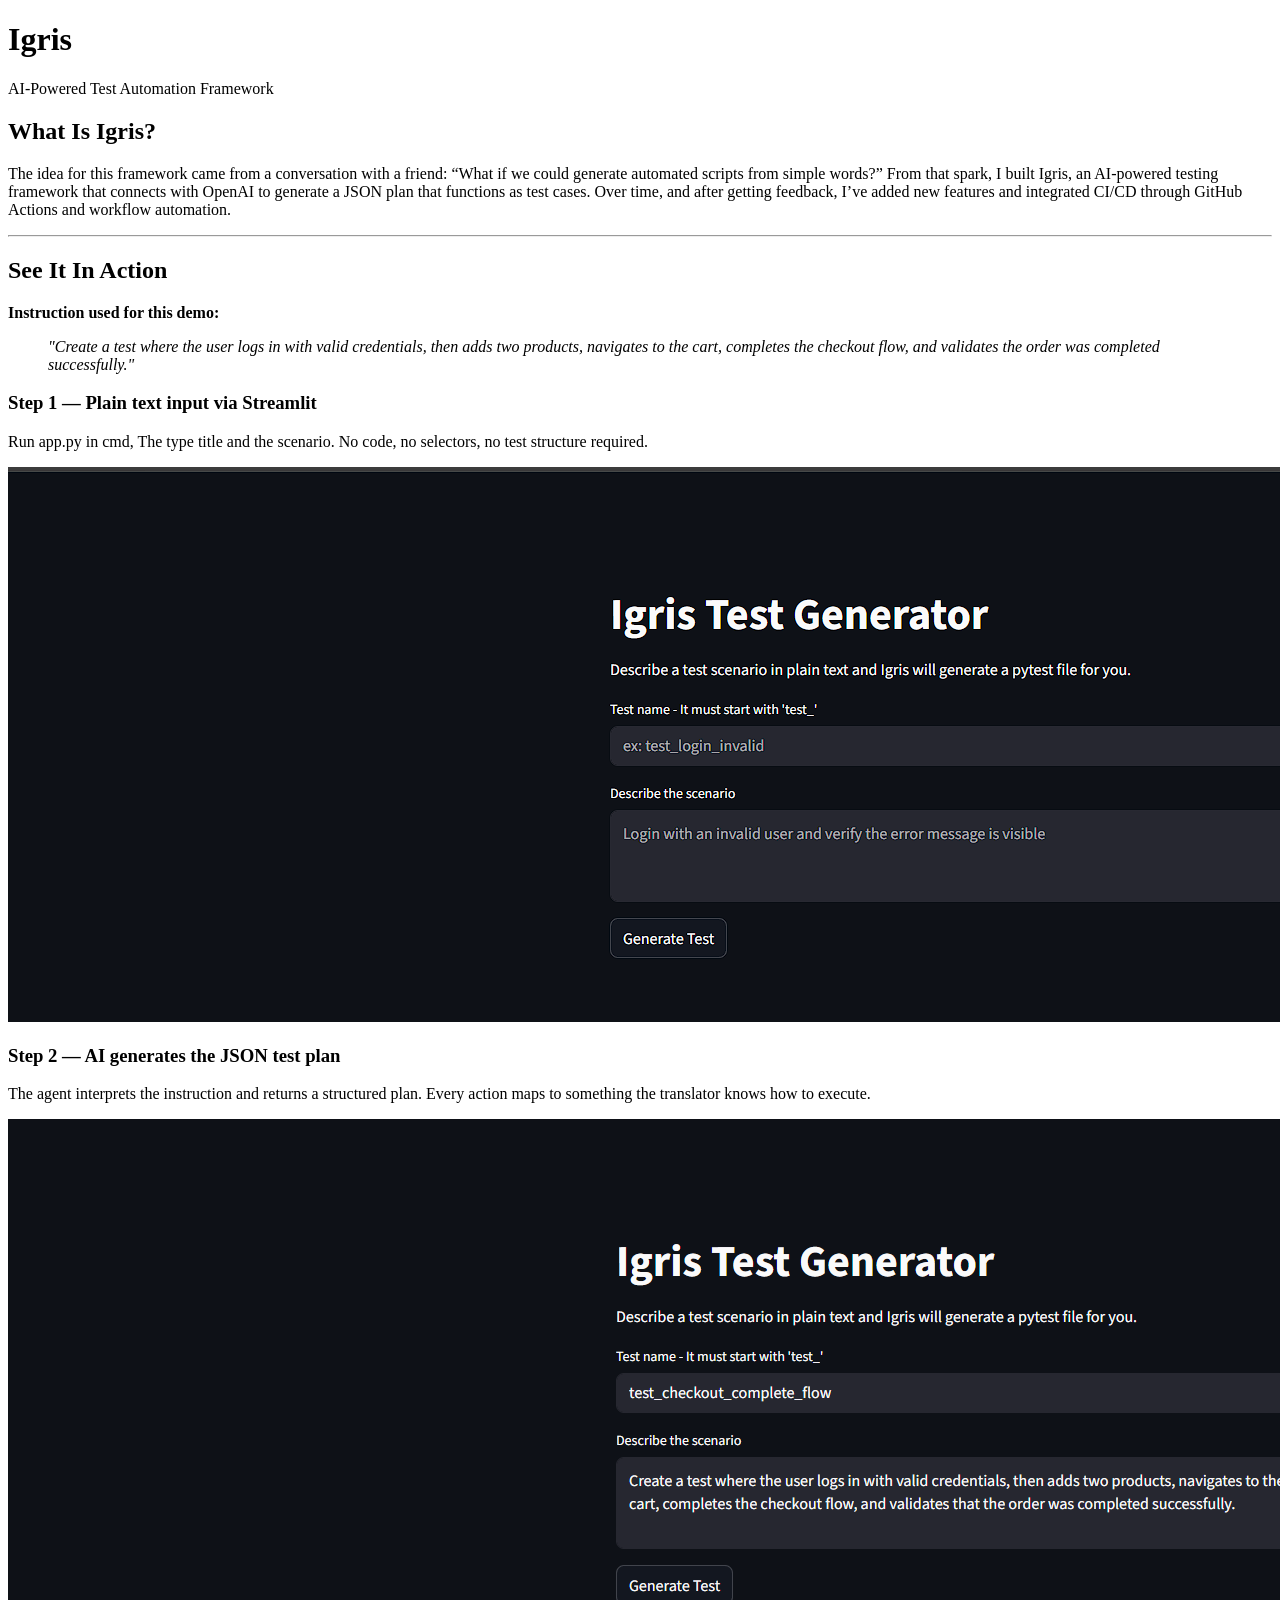
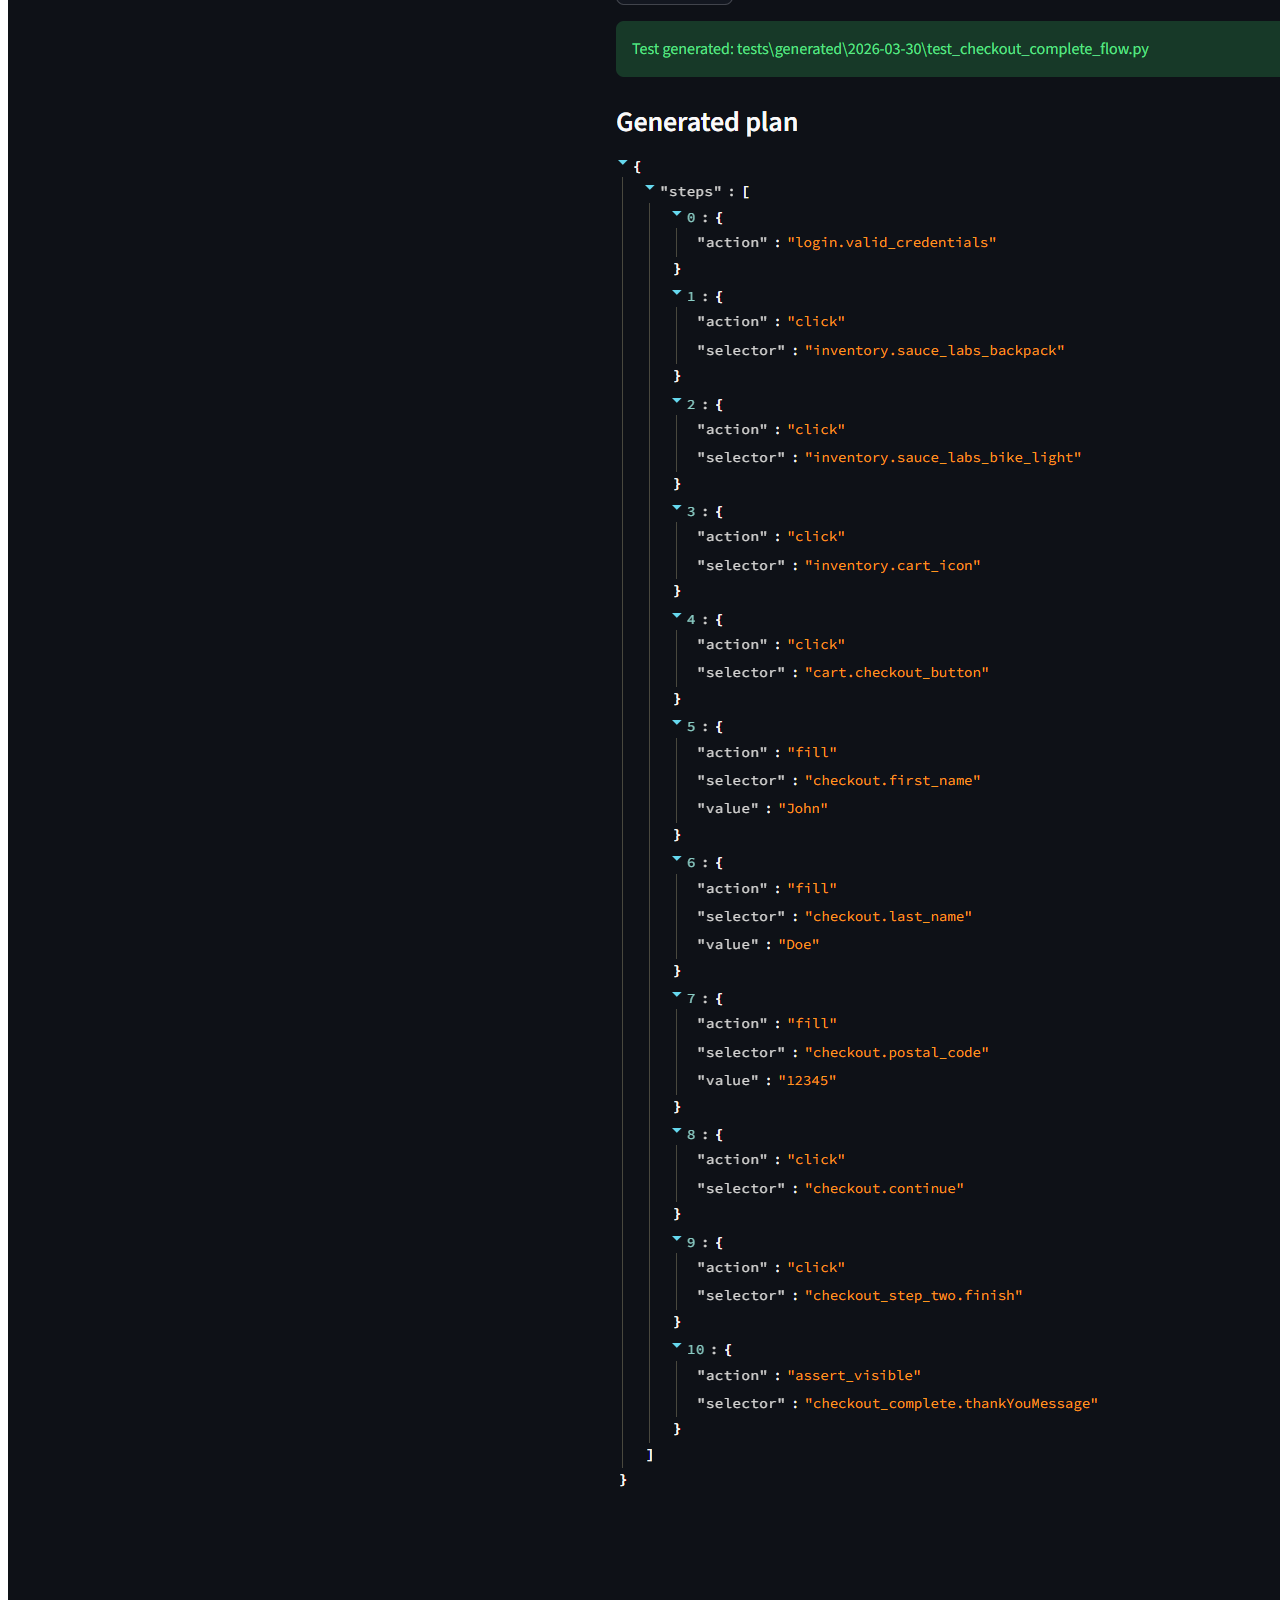
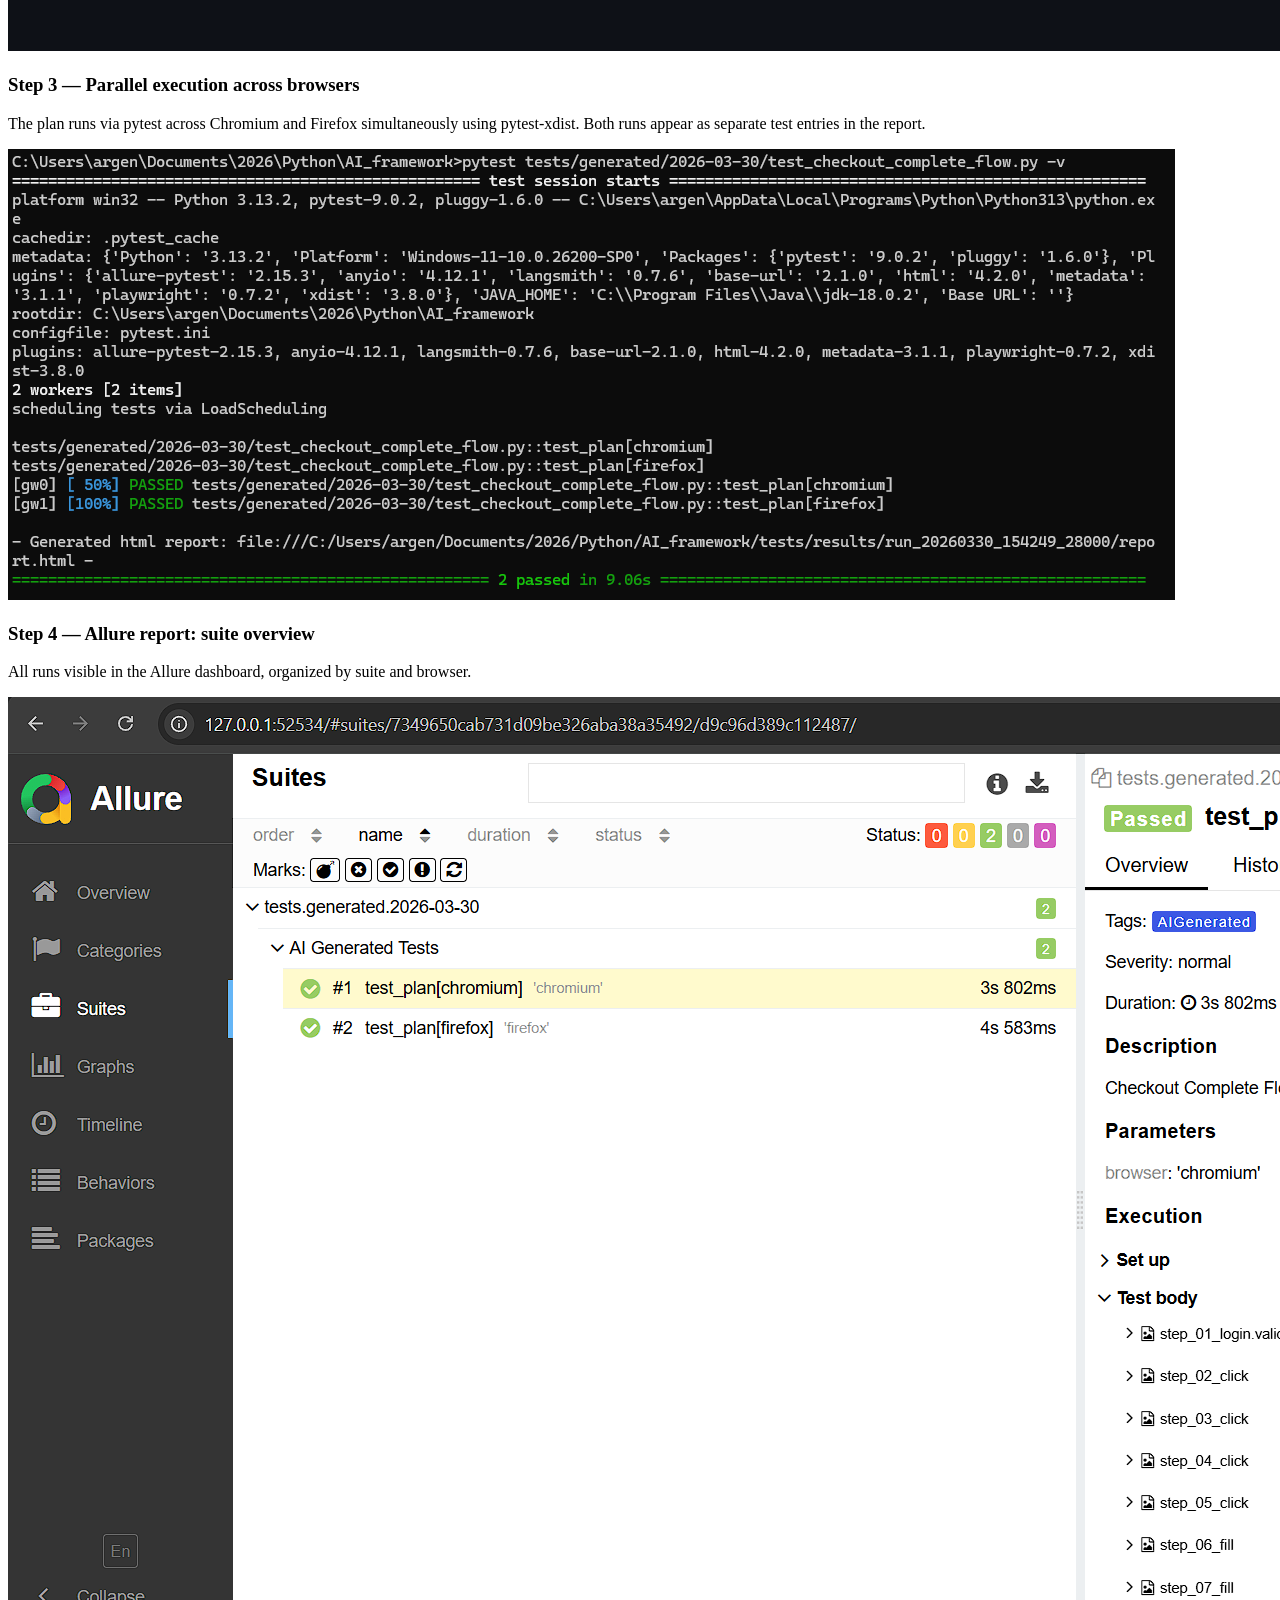
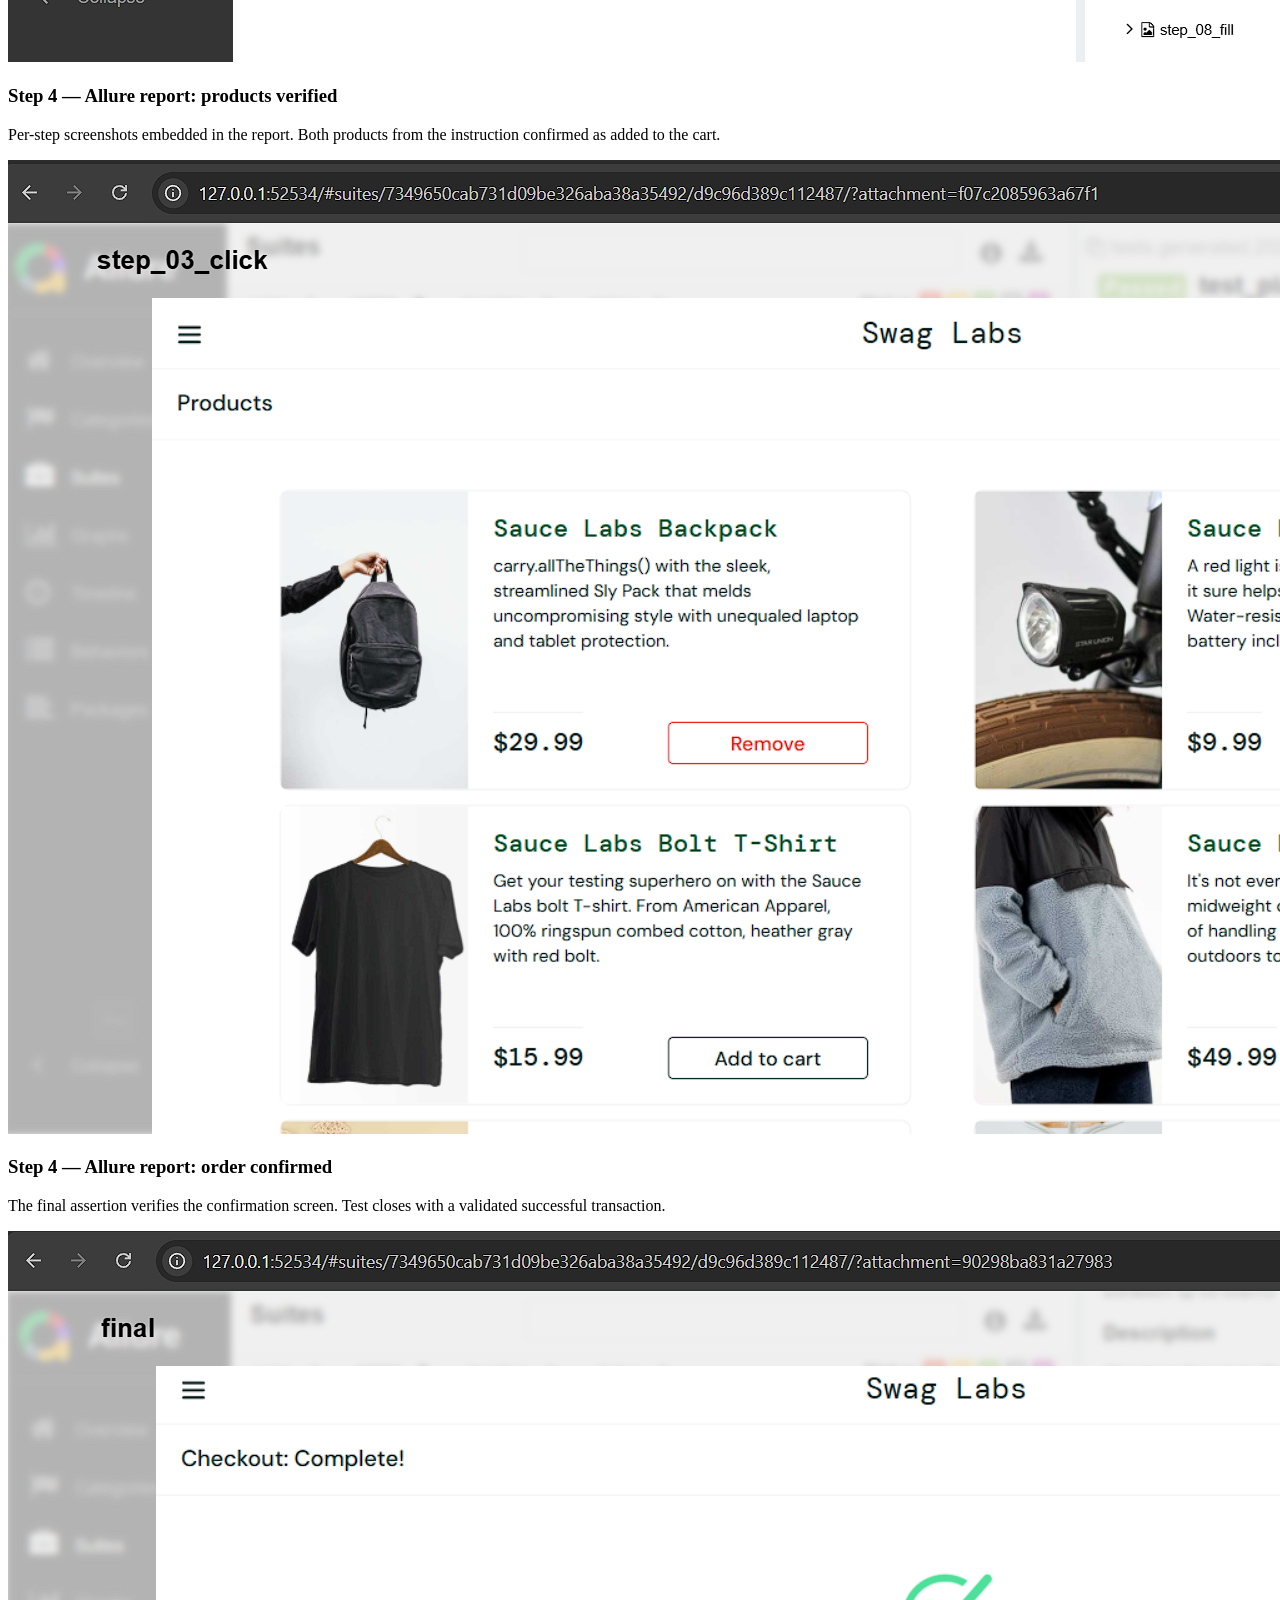
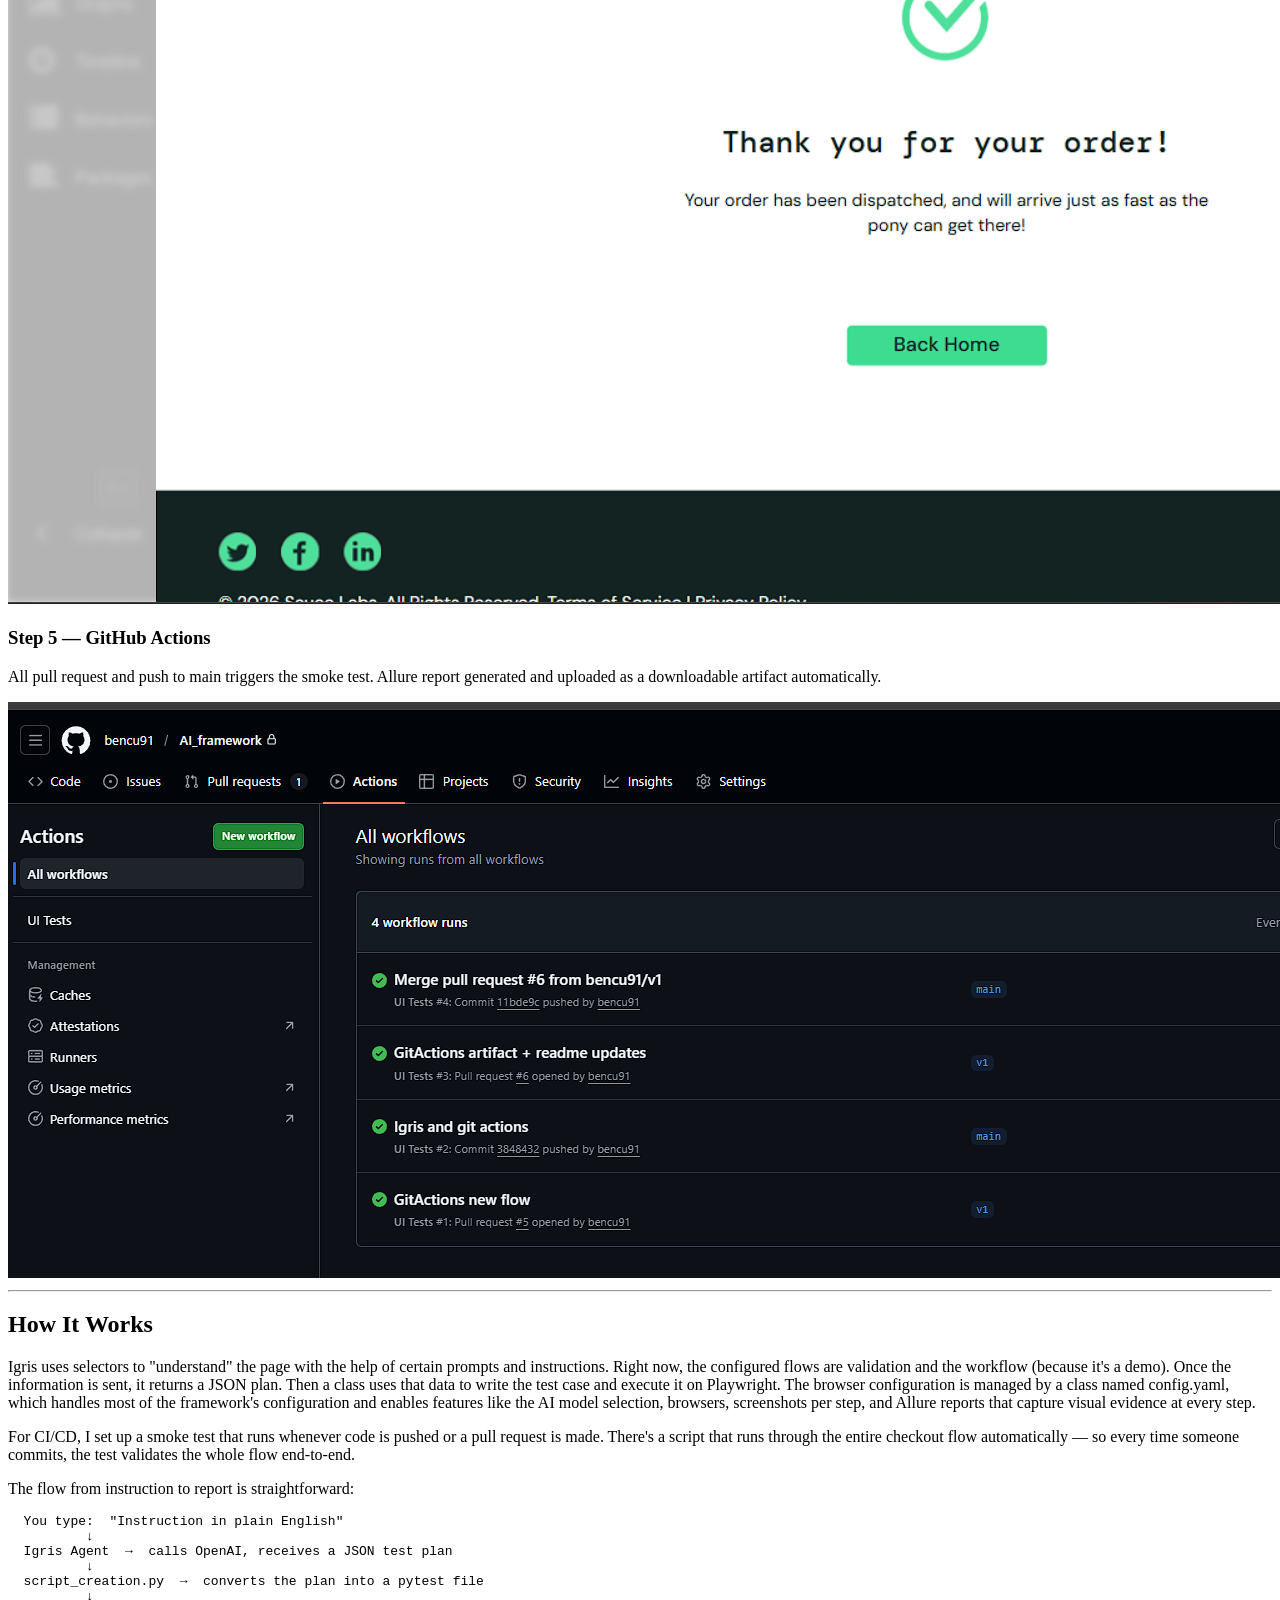
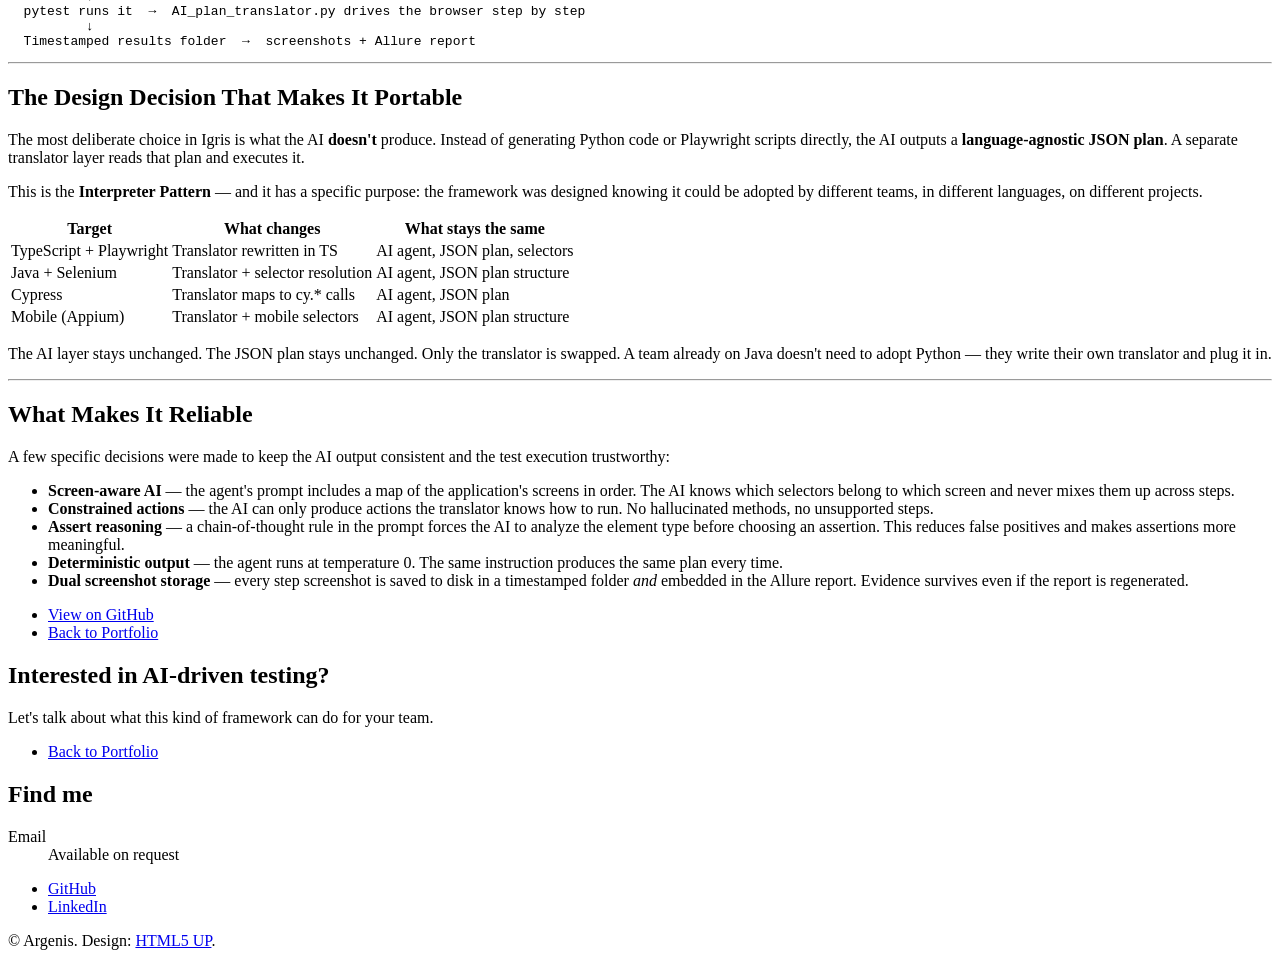
==== commit c49121ab: "Images zoom and API Entry" ====
--- a/AI_Framework.html
+++ b/AI_Framework.html
@@ -6,43 +6,75 @@
 -->
 <html>
 	<head>
-		<title>Igris — AI-Powered Test Automation</title>
+		<title>Igris - AI-Powered Test Automation Framework</title>
 		<meta charset="utf-8" />
 		<meta name="viewport" content="width=device-width, initial-scale=1, user-scalable=no" />
-		<link rel="stylesheet" href="assets/css/main.css" />
-		<noscript><link rel="stylesheet" href="assets/css/noscript.css" /></noscript>
+		<link rel="stylesheet" href="https://bencu91.github.io/portfolio/assets/css/main.css" />
+		<noscript><link rel="stylesheet" href="https://bencu91.github.io/portfolio/assets/css/noscript.css" /></noscript>
 	</head>
 	<body class="is-preload">
 
 		<!-- Wrapper -->
-			<div id="wrapper">
-
-				<!-- Main -->
-					<div id="main">
-
-						<section id="content" class="main">
-
-							<div style="text-align:center; margin-bottom: 2em;">
-								<h1>Igris</h1>
-								<p style="font-size: 1.2em;">AI-Powered Test Automation Framework</p>
-								
-							</div>
-
-							<span class="image main"><img src="images/AI_Igris/01_streamlit_ui.png" alt="Streamlit UI" style="border-radius:0;" /></span>
-
-							<hr />
-
-							<h2 style="text-align:center;">What Is Igris?</h2>
-							<p>Igris is a test automation framework that removes the scripting bottleneck from UI testing. Instead of writing test code manually, a QA engineer — or anyone on the team — types a plain text instruction describing the scenario. Igris sends that instruction to an AI agent, receives a structured test plan back, and runs it through Playwright automatically.</p>
-							<p>The end result: a full test execution with per-step screenshots embedded in an Allure report, produced from a single sentence. No selectors, no code, no test structure required from the user.</p>
-							<p>Built as a senior QA portfolio project targeting SauceDemo, a standard e-commerce test application. The framework covers login, cart, and full checkout flows — enough to demonstrate a real, end-to-end automation pipeline powered by AI.</p>
-
-							<hr />
-
-							<h2 style="text-align:center;">How It Works</h2>
-							<p>The flow from instruction to report is straightforward:</p>
-
-							<pre style="text-align:left;"><code>  You type:  "Login, add two products to the cart, complete checkout, verify confirmation"
+		<div id="wrapper">
+
+			<!-- Header -->
+			<header id="header">
+				<h1>Igris</h1>
+				<p>AI-Powered Test Automation Framework</p>
+			</header>
+
+			<!-- Main -->
+			<div id="main">
+
+				<!-- Content -->
+				<section id="content" class="main">
+					
+					<h2>What Is Igris?</h2>
+					<p>The idea for this framework came from a conversation with a friend: “What if we could generate automated scripts from simple words?” From that spark, I built Igris, an AI‑powered testing framework that connects with OpenAI to generate a JSON plan that functions as test cases. Over time, and after getting feedback, I’ve added new features and integrated CI/CD through GitHub Actions and workflow automation.</p>
+
+					<hr />
+
+					<h2>See It In Action</h2>
+					<p><strong>Instruction used for this demo:</strong></p>
+					<blockquote><em>"Create a test where the user logs in with valid credentials, then adds two products, navigates to the cart, completes the checkout flow, and validates the order was completed successfully."</em></blockquote>
+
+					<h3>Step 1 — Plain text input via Streamlit</h3>
+					<p>Run app.py in cmd, The type title and the scenario. No code, no selectors, no test structure required.</p>
+					<span class="image main"><img src="https://bencu91.github.io/portfolio/images/AI_Igris/01_streamlit_ui.png" alt="" /></span>
+
+					<h3>Step 2 — AI generates the JSON test plan</h3>
+					<p>The agent interprets the instruction and returns a structured plan. Every action maps to something the translator knows how to execute.</p>
+					<span class="image main"><img src="https://bencu91.github.io/portfolio/images/AI_Igris/02_generated_plan.png" alt="" /></span>
+
+					<h3>Step 3 — Parallel execution across browsers</h3>
+					<p>The plan runs via pytest across Chromium and Firefox simultaneously using pytest-xdist. Both runs appear as separate test entries in the report.</p>
+					<span class="image main"><img src="https://bencu91.github.io/portfolio/images/AI_Igris/03_console_parallel_execution.png" alt="" /></span>
+
+					<h3>Step 4 — Allure report: suite overview</h3>
+					<p>All runs visible in the Allure dashboard, organized by suite and browser.</p>
+					<span class="image main"><img src="https://bencu91.github.io/portfolio/images/AI_Igris/04A_Allure_report_1.png" alt="" /></span>
+
+					<h3>Step 4 — Allure report: products verified</h3>
+					<p>Per-step screenshots embedded in the report. Both products from the instruction confirmed as added to the cart.</p>
+					<span class="image main"><img src="https://bencu91.github.io/portfolio/images/AI_Igris/04_Allure_image_report_.png" alt="" /></span>
+
+					<h3>Step 4 — Allure report: order confirmed</h3>
+					<p>The final assertion verifies the confirmation screen. Test closes with a validated successful transaction.</p>
+					<span class="image main"><img src="https://bencu91.github.io/portfolio/images/AI_Igris/04B_Allure_Final.png" alt="" /></span>
+
+					<h3>Step 5 — GitHub Actions</h3>
+					<p>All pull request and push to main triggers the smoke test. Allure report generated and uploaded as a downloadable artifact automatically.</p>
+					<span class="image main"><img src="https://bencu91.github.io/portfolio/images/AI_Igris/05_ci_passing.png" alt="" /></span>
+
+					<hr />
+
+					<h2>How It Works</h2>
+					
+					</p>Igris uses selectors to "understand" the page with the help of certain prompts and instructions. Right now, the configured flows are validation and the workflow (because it's a demo). Once the information is sent, it returns a JSON plan. Then a class uses that data to write the test case and execute it on Playwright. The browser configuration is managed by a class named config.yaml, which handles most of the framework's configuration and enables features like the AI model selection, browsers, screenshots per step, and Allure reports that capture visual evidence at every step.</p>
+					<p>For CI/CD, I set up a smoke test that runs whenever code is pushed or a pull request is made. There's a script that runs through the entire checkout flow automatically — so every time someone commits, the test validates the whole flow end-to-end.</p>
+					<p>The flow from instruction to report is straightforward:</p>
+
+					<pre><code>  You type:  "Instruction in plain English"
           ↓
   Igris Agent  →  calls OpenAI, receives a JSON test plan
           ↓
@@ -51,164 +83,119 @@
   pytest runs it  →  AI_plan_translator.py drives the browser step by step
           ↓
   Timestamped results folder  →  screenshots + Allure report</code></pre>
-
-							<p>Each step in the plan is executed by the translator, which resolves human-readable selector names (like <code>cart.checkout_button</code>) to actual CSS selectors defined in per-page JSON files. If a selector changes in the HTML, you update it in one file — every test using it is automatically fixed.</p>
-
-							<hr />
-
-							<h2 style="text-align:center;">The Design Decision That Makes It Portable</h2>
-							<p>The most deliberate choice in Igris is what the AI <em>doesn't</em> produce. Instead of generating Python code or Playwright scripts directly, the AI outputs a <strong>language-agnostic JSON plan</strong>. A separate translator layer reads that plan and executes it.</p>
-							<p>This is the <strong>Interpreter Pattern</strong> — and it has a specific purpose: the framework was designed knowing it could be adopted by different teams, in different languages, on different projects.</p>
-
-							<div class="table-wrapper">
-								<table>
-									<thead>
-										<tr>
-											<th>Target</th>
-											<th>What changes</th>
-											<th>What stays the same</th>
-										</tr>
-									</thead>
-									<tbody>
-										<tr>
-											<td>TypeScript + Playwright</td>
-											<td>Translator rewritten in TS</td>
-											<td>AI agent, JSON plan, selectors</td>
-										</tr>
-										<tr>
-											<td>Java + Selenium</td>
-											<td>Translator + selector resolution</td>
-											<td>AI agent, JSON plan structure</td>
-										</tr>
-										<tr>
-											<td>Cypress</td>
-											<td>Translator maps to cy.* calls</td>
-											<td>AI agent, JSON plan</td>
-										</tr>
-										<tr>
-											<td>Mobile (Appium)</td>
-											<td>Translator + mobile selectors</td>
-											<td>AI agent, JSON plan structure</td>
-										</tr>
-									</tbody>
-								</table>
-							</div>
-
-							<p>The AI layer stays unchanged. The JSON plan stays unchanged. Only the translator is swapped. A team already on Java doesn't need to adopt Python — they write their own translator and plug it in.</p>
-
-							<hr />
-
-							<h2 style="text-align:center;">What Makes It Reliable</h2>
-							<p>A few specific decisions were made to keep the AI output consistent and the test execution trustworthy:</p>
-							<ul>
-								<li><strong>Screen-aware AI</strong> — the agent's prompt includes a map of the application's screens in order. The AI knows which selectors belong to which screen and never mixes them up across steps.</li>
-								<li><strong>Constrained actions</strong> — the AI can only produce actions the translator knows how to run. No hallucinated methods, no unsupported steps.</li>
-								<li><strong>Assert reasoning</strong> — a chain-of-thought rule in the prompt forces the AI to analyze the element type before choosing an assertion. This reduces false positives and makes assertions more meaningful.</li>
-								<li><strong>Deterministic output</strong> — the agent runs at temperature 0. The same instruction produces the same plan every time.</li>
-								<li><strong>Dual screenshot storage</strong> — every step screenshot is saved to disk in a timestamped folder <em>and</em> embedded in the Allure report. Evidence survives even if the report is regenerated.</li>
-							</ul>
-
-							<hr />
-
-							<h2 style="text-align:center;">CI/CD — No API Key Needed</h2>
-							<p>The smoke test pipeline on GitHub Actions runs the full checkout flow on every push to <code>main</code> — without calling OpenAI. The CI test is a manually written pytest file, keeping the pipeline fast, deterministic, and free to run.</p>
-							<p>A separate <code>config.ci.yaml</code> switches the framework to headless Chromium and disables per-step screenshots automatically. No code changes needed between local and CI runs — the environment variable does the switch.</p>
-							<p>After every run, the Allure HTML report is uploaded as a downloadable artifact directly from the Actions dashboard.</p>
-
-							<hr />
-
-							<h2 style="text-align:center;">See It In Action</h2>
-							<p style="text-align:center;">Instruction used for this demo:</p>
-							<blockquote style="text-align:center;"><em>"Login with valid credentials, add the Sauce Labs Backpack and Sauce Labs Bike Light to the cart, complete the checkout flow, and verify the order confirmation."</em></blockquote>
-
-							<div style="margin-bottom: 3em;">
-								<h3>Step 1 — Plain text input via Streamlit</h3>
-								<p>The user types the scenario. No code, no selectors, no test structure required.</p>
-								<img src="images/AI_Igris/01_streamlit_ui.png" alt="Streamlit UI" style="width:100%; border-radius:0; border:none; display:block;" />
-							</div>
-
-							<div style="margin-bottom: 3em;">
-								<h3>Step 2 — AI generates the JSON test plan</h3>
-								<p>The agent interprets the instruction and returns a structured plan. Every action maps to something the translator knows how to execute.</p>
-								<img src="images/AI_Igris/02_generated_plan.png" alt="Generated JSON Plan" style="width:100%; border-radius:0; border:none; display:block;" />
-							</div>
-
-							<div style="margin-bottom: 3em;">
-								<h3>Step 3 — Parallel execution across browsers</h3>
-								<p>The plan runs via pytest across Chromium and Firefox simultaneously using pytest-xdist. Both runs appear as separate test entries in the report.</p>
-								<img src="images/AI_Igris/03_console_parallel_execution.png" alt="Console Parallel Execution" style="width:100%; border-radius:0; border:none; display:block;" />
-							</div>
-
-							<div style="margin-bottom: 3em;">
-								<h3>Step 4 — Allure report: suite overview</h3>
-								<p>All runs visible in the Allure dashboard, organized by suite and browser.</p>
-								<img src="images/AI_Igris/04A_Allure_report_1.png" alt="Allure Suite Overview" style="width:100%; border-radius:0; border:none; display:block;" />
-							</div>
-
-							<div style="margin-bottom: 3em;">
-								<h3>Step 4 — Allure report: products verified</h3>
-								<p>Per-step screenshots embedded in the report. Both products from the instruction confirmed as added to the cart.</p>
-								<img src="images/AI_Igris/04_Allure_image_report_.png" alt="Allure Two Products Added" style="width:100%; border-radius:0; border:none; display:block;" />
-							</div>
-
-							<div style="margin-bottom: 3em;">
-								<h3>Step 4 — Allure report: order confirmed</h3>
-								<p>The final assertion verifies the confirmation screen. Test closes with a validated successful transaction.</p>
-								<img src="images/AI_Igris/04B_Allure_Final.png" alt="Allure Final" style="width:100%; border-radius:0; border:none; display:block;" />
-							</div>
-
-							<div style="margin-bottom: 3em;">
-								<h3>Step 5 — CI green on GitHub Actions</h3>
-								<p>Every push to <code>main</code> triggers the smoke test. Allure report generated and uploaded as a downloadable artifact automatically.</p>
-								<img src="images/AI_Igris/05_ci_passing.png" alt="CI Passing" style="width:100%; border-radius:0; border:none; display:block;" />
-							</div>
-
-							<hr />
-
-							<div style="text-align:center;">
-								<ul class="actions special">
-									<li><a href="#" class="button primary">View on GitHub</a></li>
-									<li><a href="index.html" class="button">Back to Portfolio</a></li>
-								</ul>
-							</div>
-
-						</section>
-
+					
+					<hr />
+
+					<h2>The Design Decision That Makes It Portable</h2>
+					<p>The most deliberate choice in Igris is what the AI <strong>doesn't</strong> produce. Instead of generating Python code or Playwright scripts directly, the AI outputs a <strong>language-agnostic JSON plan</strong>. A separate translator layer reads that plan and executes it.</p>
+
+					<p>This is the <strong>Interpreter Pattern</strong> — and it has a specific purpose: the framework was designed knowing it could be adopted by different teams, in different languages, on different projects.</p>
+
+					<div class="table-wrapper">
+						<table>
+							<thead>
+								<tr>
+									<th>Target</th>
+									<th>What changes</th>
+									<th>What stays the same</th>
+								</tr>
+							</thead>
+							<tbody>
+								<tr>
+									<td>TypeScript + Playwright</td>
+									<td>Translator rewritten in TS</td>
+									<td>AI agent, JSON plan, selectors</td>
+								</tr>
+								<tr>
+									<td>Java + Selenium</td>
+									<td>Translator + selector resolution</td>
+									<td>AI agent, JSON plan structure</td>
+								</tr>
+								<tr>
+									<td>Cypress</td>
+									<td>Translator maps to cy.* calls</td>
+									<td>AI agent, JSON plan</td>
+								</tr>
+								<tr>
+									<td>Mobile (Appium)</td>
+									<td>Translator + mobile selectors</td>
+									<td>AI agent, JSON plan structure</td>
+								</tr>
+							</tbody>
+						</table>
 					</div>
 
-				<!-- Footer -->
-					<footer id="footer">
-						<section>
-							<h2>Interested in AI-driven testing?</h2>
-							<p>Let's talk about what this kind of framework can do for your team.</p>
-							<ul class="actions">
-								<li><a href="index.html" class="button">Back to Portfolio</a></li>
-							</ul>
-						</section>
-						<section>
-							<h2>Contact</h2>
-							<dl class="alt">
-								<dt>Email</dt>
-								<dd><a href="#">your@email.com</a></dd>
-							</dl>
-							<ul class="icons">
-								<li><a href="#" class="icon brands fa-github alt"><span class="label">GitHub</span></a></li>
-								<li><a href="#" class="icon brands fa-linkedin alt"><span class="label">LinkedIn</span></a></li>
-							</ul>
-						</section>
-						<p class="copyright">&copy; Portfolio. Design: <a href="https://html5up.net">HTML5 UP</a>.</p>
-					</footer>
+					<p>The AI layer stays unchanged. The JSON plan stays unchanged. Only the translator is swapped. A team already on Java doesn't need to adopt Python — they write their own translator and plug it in.</p>
+
+					<hr />
+
+					<h2>What Makes It Reliable</h2>
+					<p>A few specific decisions were made to keep the AI output consistent and the test execution trustworthy:</p>
+
+					<ul>
+						<li><strong>Screen-aware AI</strong> — the agent's prompt includes a map of the application's screens in order. The AI knows which selectors belong to which screen and never mixes them up across steps.</li>
+						<li><strong>Constrained actions</strong> — the AI can only produce actions the translator knows how to run. No hallucinated methods, no unsupported steps.</li>
+						<li><strong>Assert reasoning</strong> — a chain-of-thought rule in the prompt forces the AI to analyze the element type before choosing an assertion. This reduces false positives and makes assertions more meaningful.</li>
+						<li><strong>Deterministic output</strong> — the agent runs at temperature 0. The same instruction produces the same plan every time.</li>
+						<li><strong>Dual screenshot storage</strong> — every step screenshot is saved to disk in a timestamped folder <em>and</em> embedded in the Allure report. Evidence survives even if the report is regenerated.</li>
+					</ul>
+					<!--
+					<hr />
+
+					<h2>CI/CD — No API Key Needed</h2>
+					<p>The smoke test pipeline on GitHub Actions runs the full checkout flow on every push to <code>main</code> — without calling OpenAI. The CI test is a manually written pytest file, keeping the pipeline fast, deterministic, and free to run.</p>
+
+					<p>A separate <code>config.ci.yaml</code> switches the framework to headless Chromium and disables per-step screenshots automatically. No code changes needed between local and CI runs — the environment variable does the switch.</p>
+
+					<p>After every run, the Allure HTML report is uploaded as a downloadable artifact directly from the Actions dashboard.</p>
+
+					<p>Built as a senior QA portfolio project targeting SauceDemo, a standard e-commerce test application. The framework covers login, cart, and full checkout flows — enough to demonstrate a real, end-to-end automation pipeline powered by AI.</p>
+
+					<hr />
+-->
+					<ul class="actions">
+						<li><a href="#" class="button">View on GitHub</a></li>
+						<li><a href="https://bencu91.github.io/portfolio/index.html" class="button">Back to Portfolio</a></li>
+					</ul>
+
+				</section>
 
 			</div>
 
+			<!-- Footer -->
+			<footer id="footer">
+				<section>
+					<h2>Interested in AI-driven testing?</h2>
+					<p>Let's talk about what this kind of framework can do for your team.</p>
+					<ul class="actions">
+						<li><a href="https://bencu91.github.io/portfolio/index.html" class="button">Back to Portfolio</a></li>
+					</ul>
+				</section>
+				<section>
+					<h2>Find me</h2>
+					<dl class="alt">
+						<dt>Email</dt>
+						<dd>Available on request</dd>
+					</dl>
+					<ul class="icons">
+						<li><a href="https://github.com/bencu91" class="icon brands fa-github"><span class="label">GitHub</span></a></li>
+						<li><a href="https://linkedin.com/in/argenis-bennett" class="icon brands fa-linkedin"><span class="label">LinkedIn</span></a></li>
+					</ul>
+				</section>
+				<p class="copyright">&copy; Argenis. Design: <a href="https://html5up.net">HTML5 UP</a>.</p>
+			</footer>
+
+		</div>
+
 		<!-- Scripts -->
-			<script src="assets/js/jquery.min.js"></script>
-			<script src="assets/js/jquery.scrollex.min.js"></script>
-			<script src="assets/js/jquery.scrolly.min.js"></script>
-			<script src="assets/js/browser.min.js"></script>
-			<script src="assets/js/breakpoints.min.js"></script>
-			<script src="assets/js/util.js"></script>
-			<script src="assets/js/main.js"></script>
+		<script src="https://bencu91.github.io/portfolio/assets/js/jquery.min.js"></script>
+		<script src="https://bencu91.github.io/portfolio/assets/js/jquery.scrollex.min.js"></script>
+		<script src="https://bencu91.github.io/portfolio/assets/js/jquery.scrolly.min.js"></script>
+		<script src="https://bencu91.github.io/portfolio/assets/js/browser.min.js"></script>
+		<script src="https://bencu91.github.io/portfolio/assets/js/breakpoints.min.js"></script>
+		<script src="https://bencu91.github.io/portfolio/assets/js/util.js"></script>
+		<script src="https://bencu91.github.io/portfolio/assets/js/main.js"></script>
+		<script src="assets/js/lightbox.js"></script>
 
 	</body>
 </html>
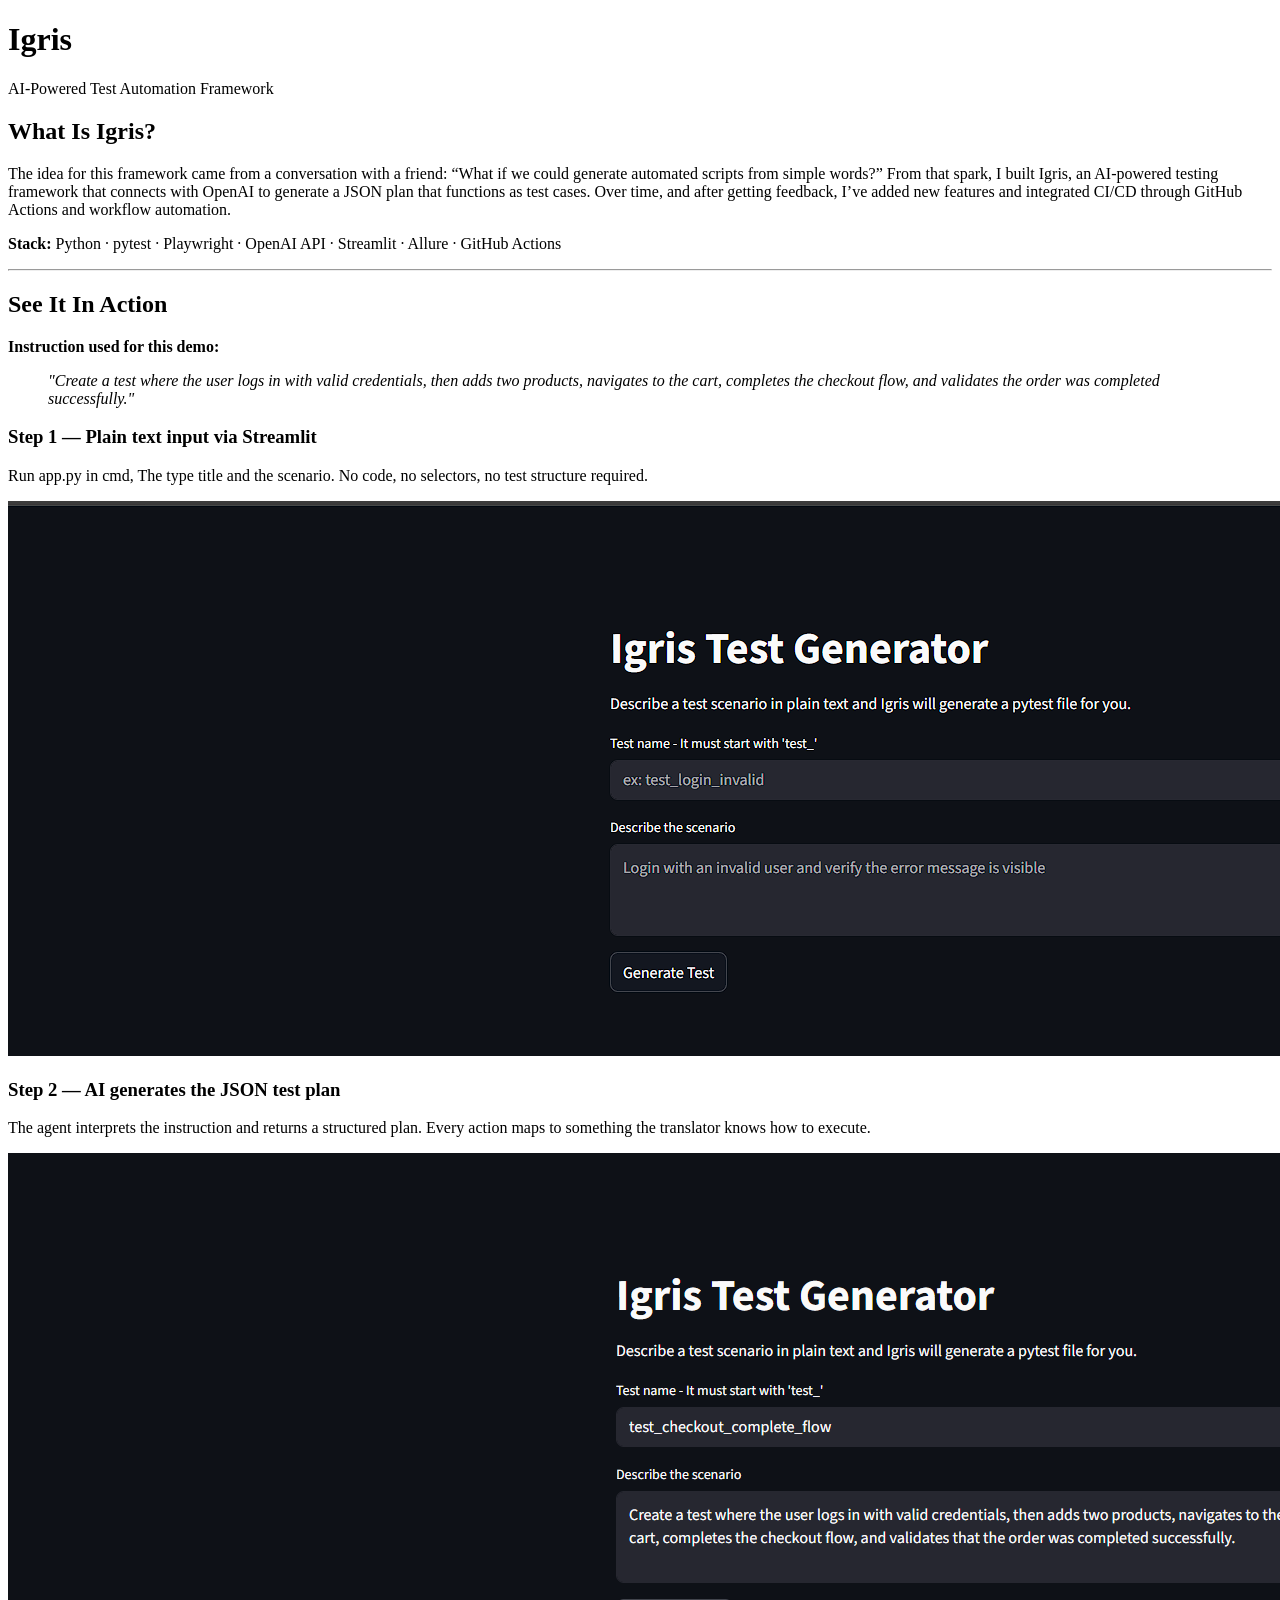
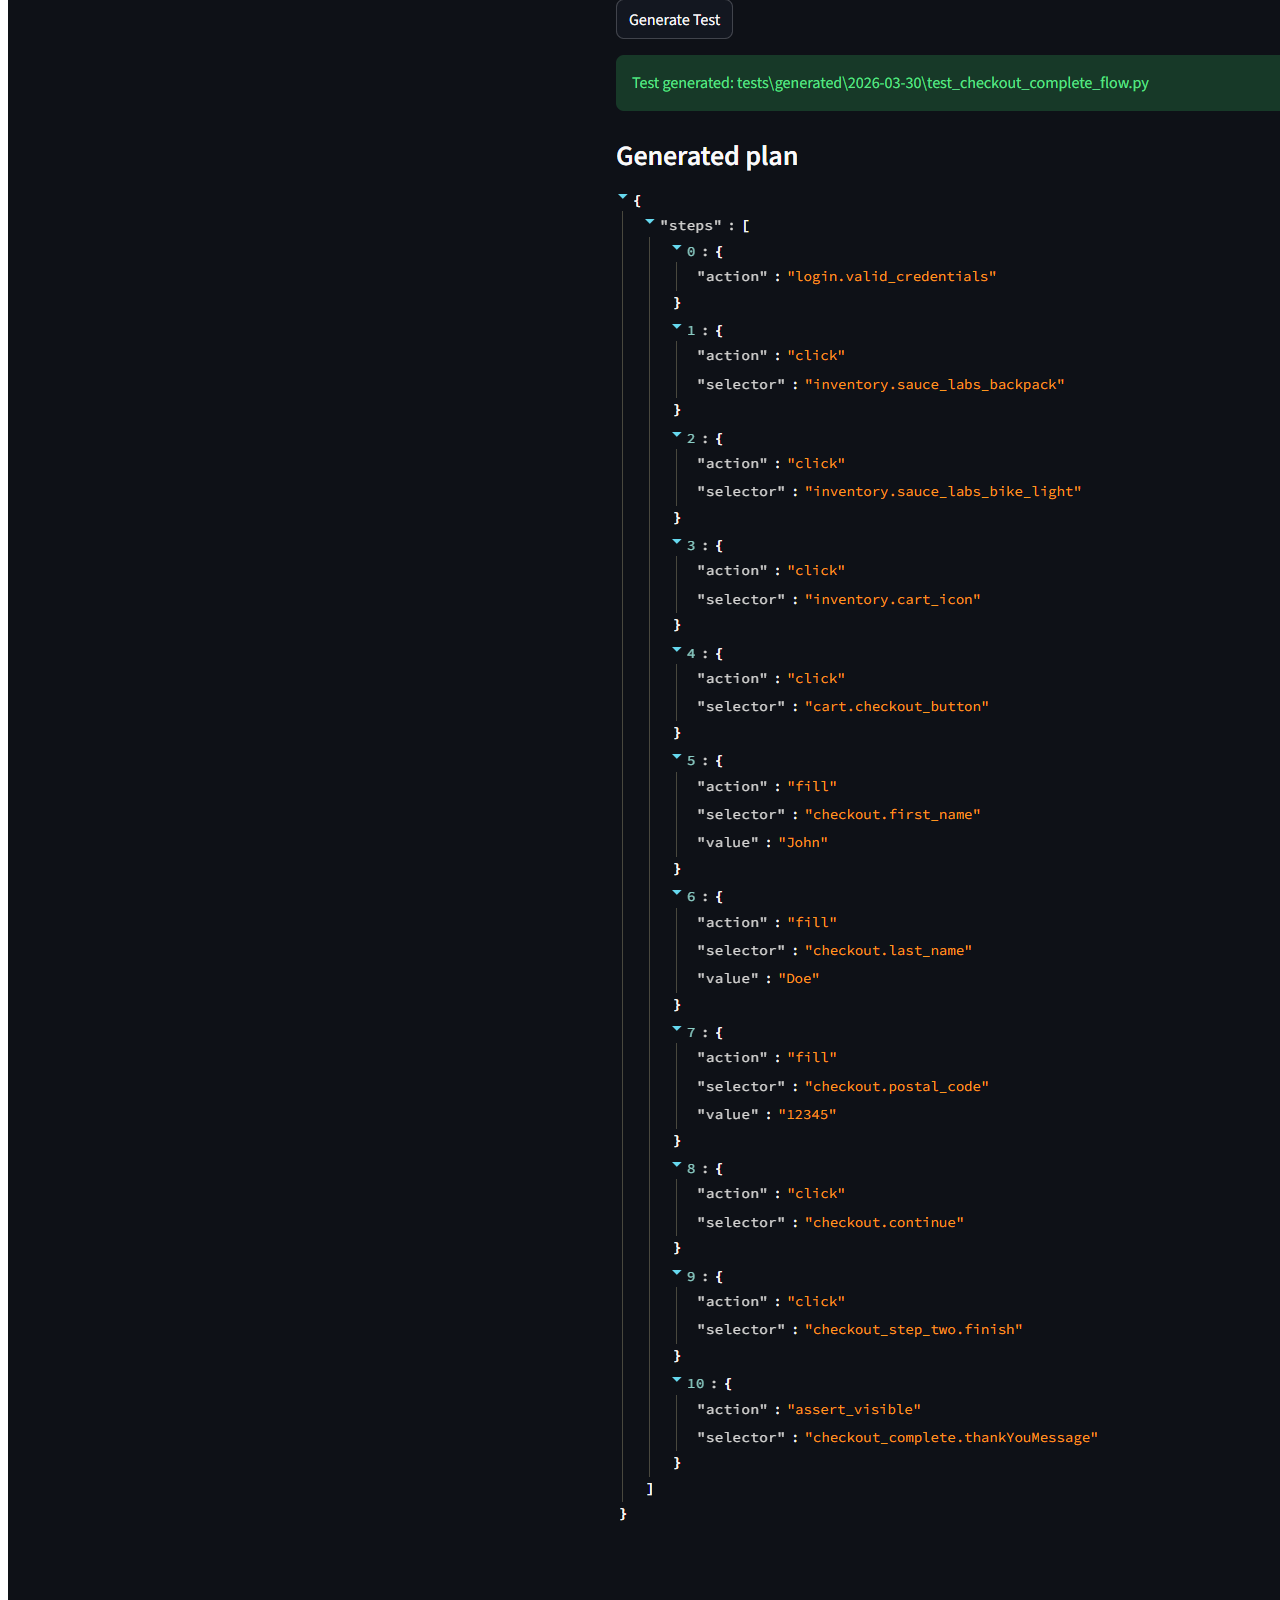
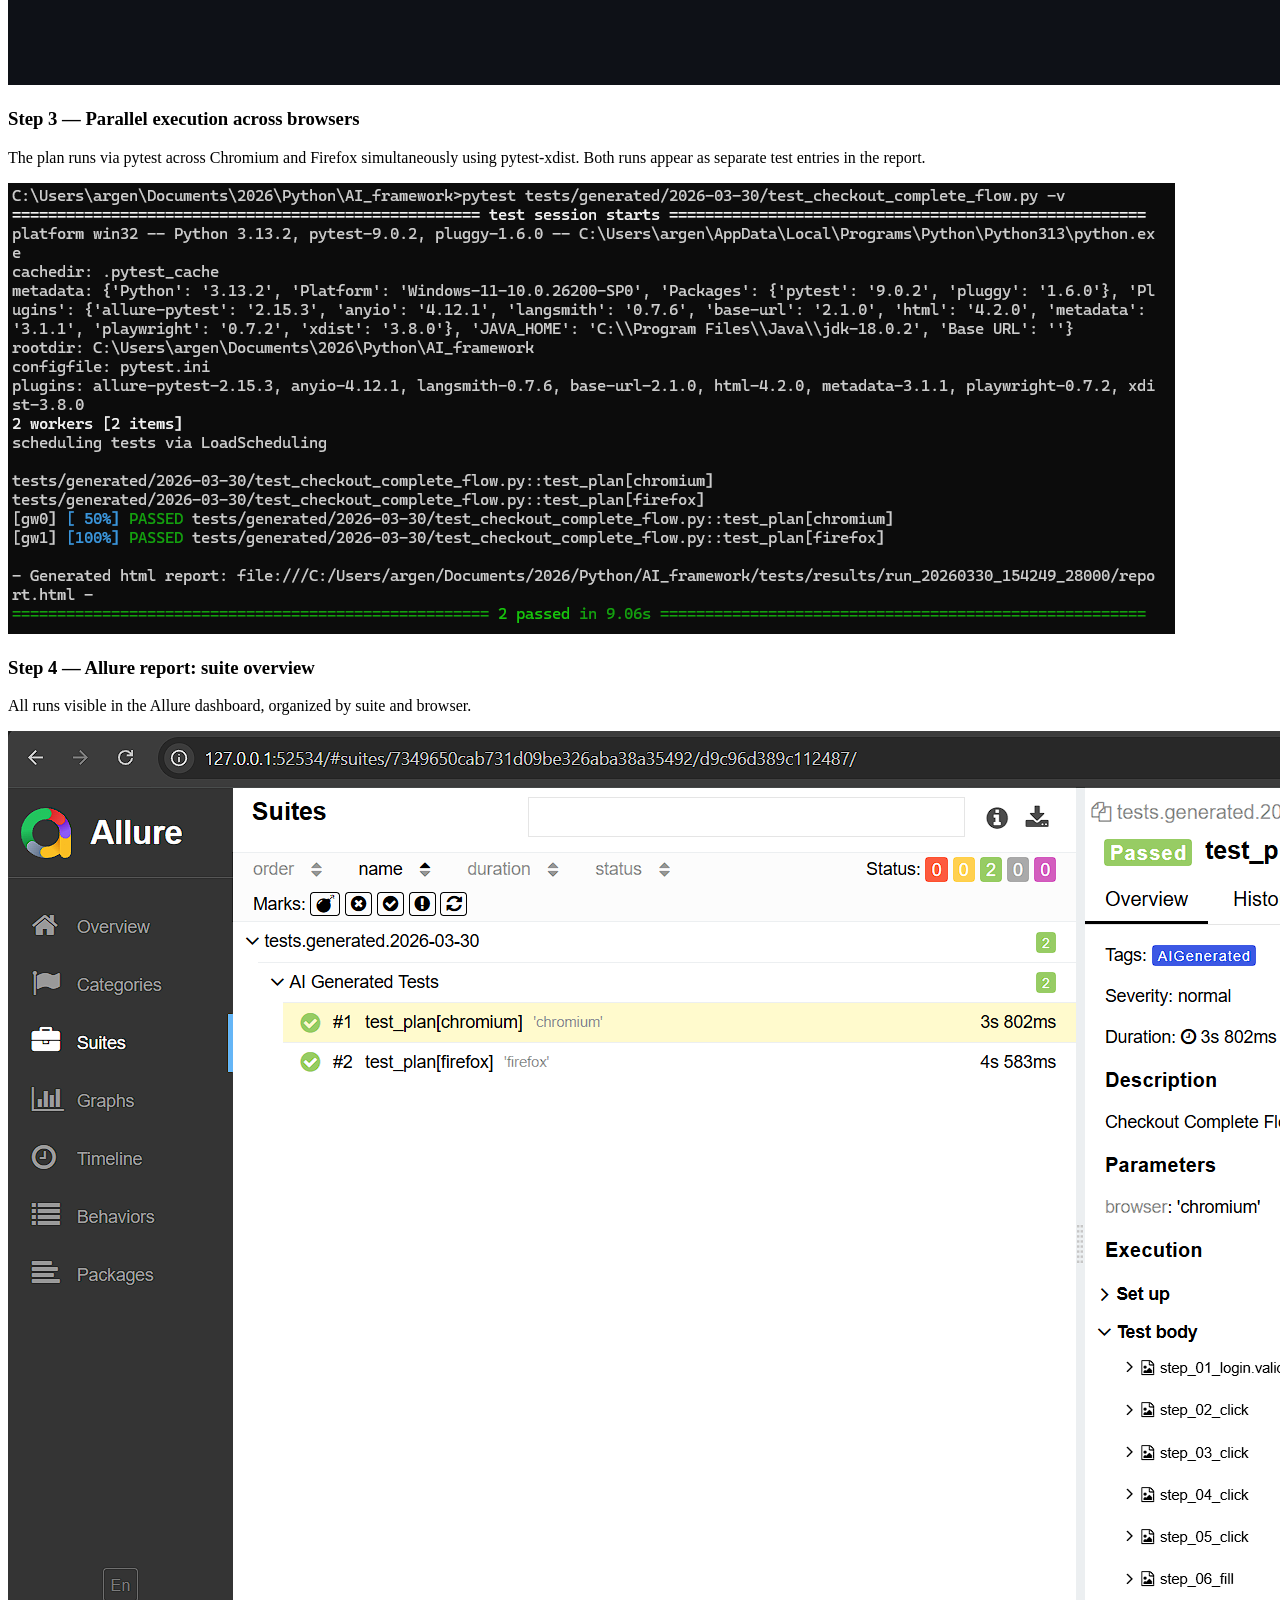
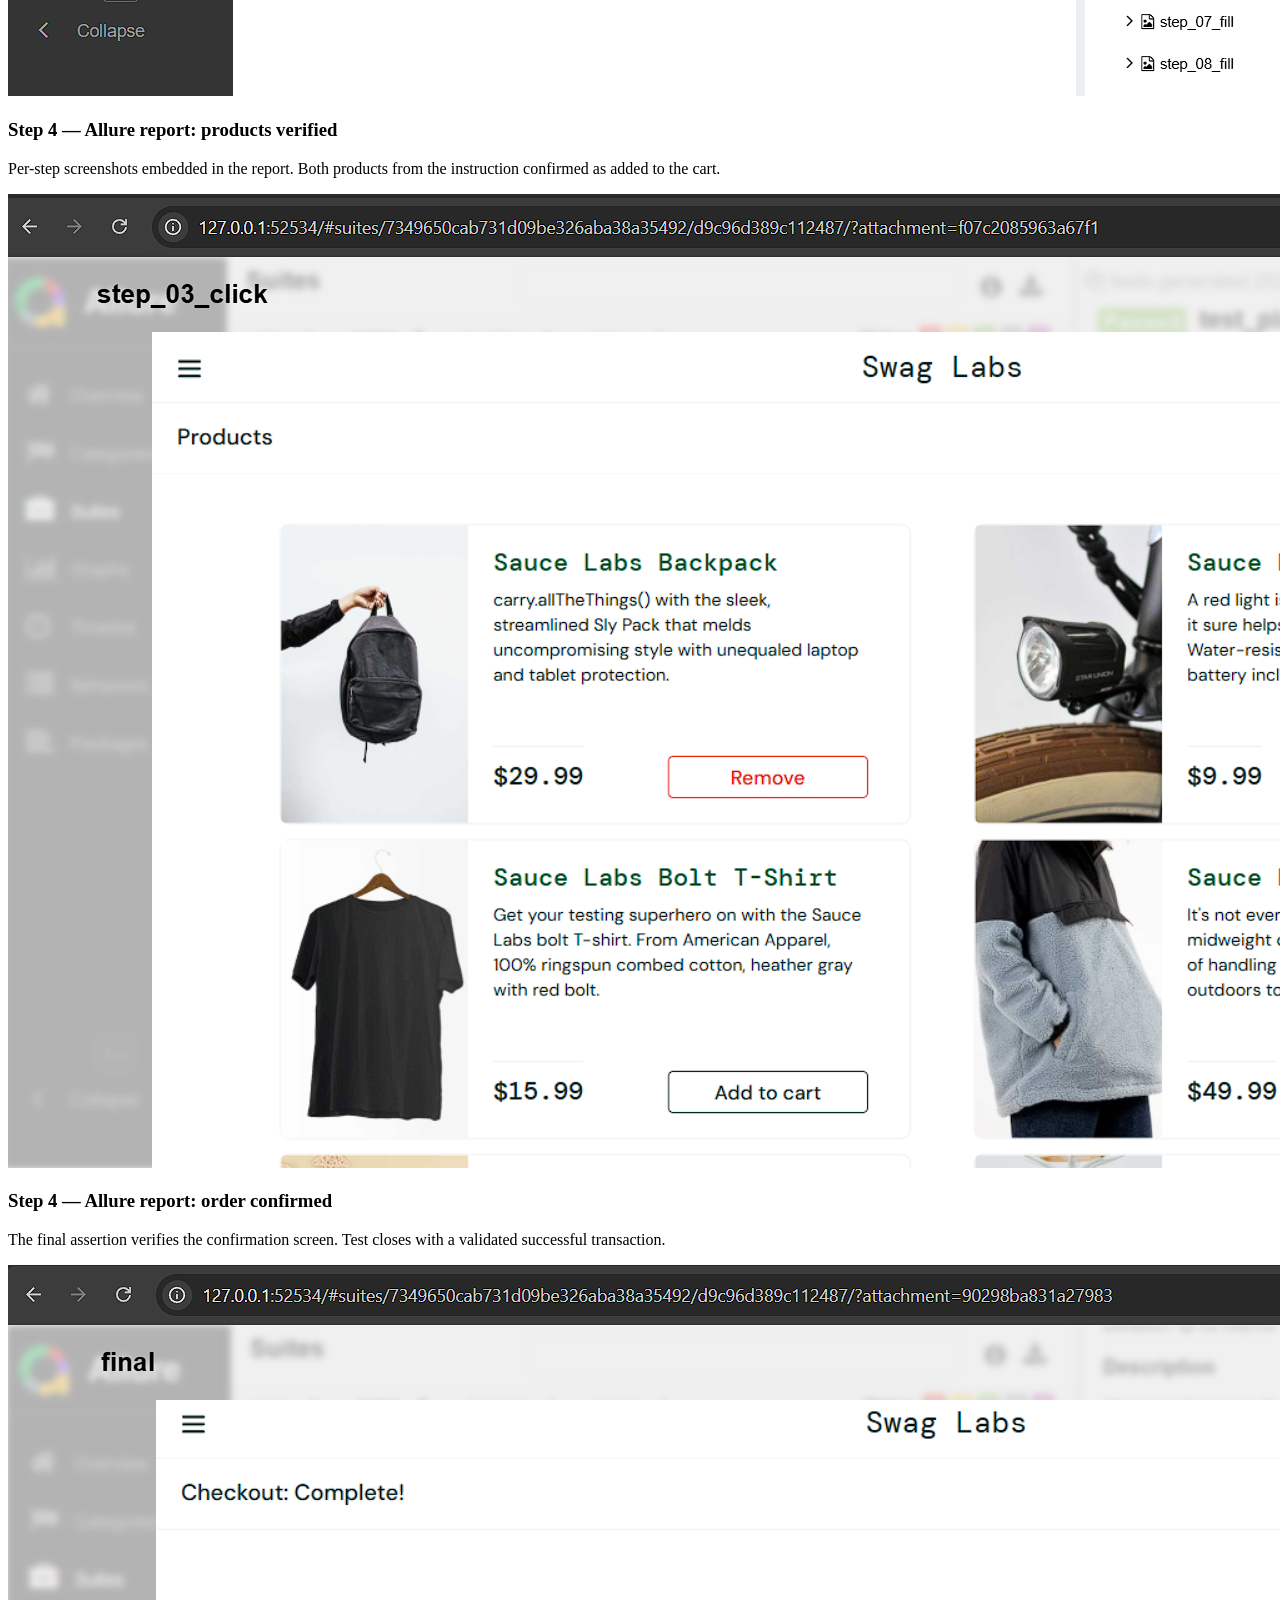
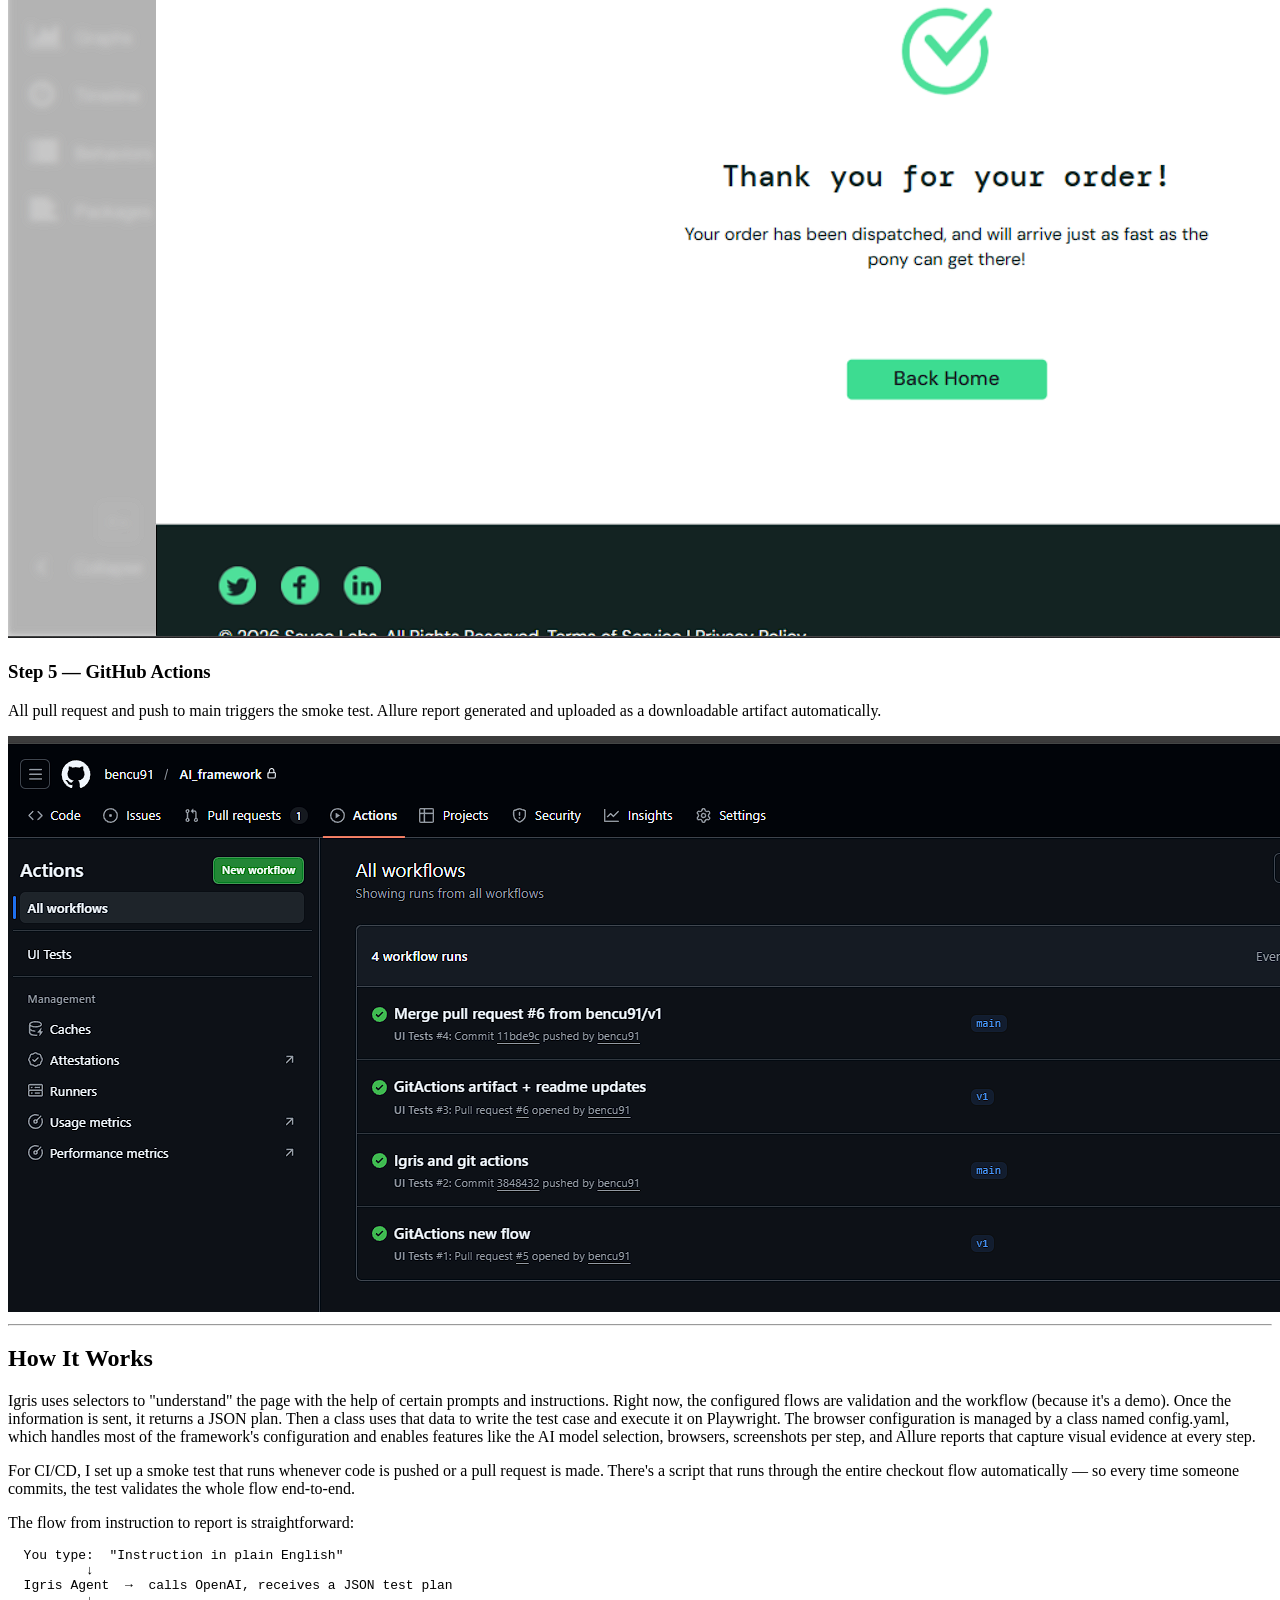
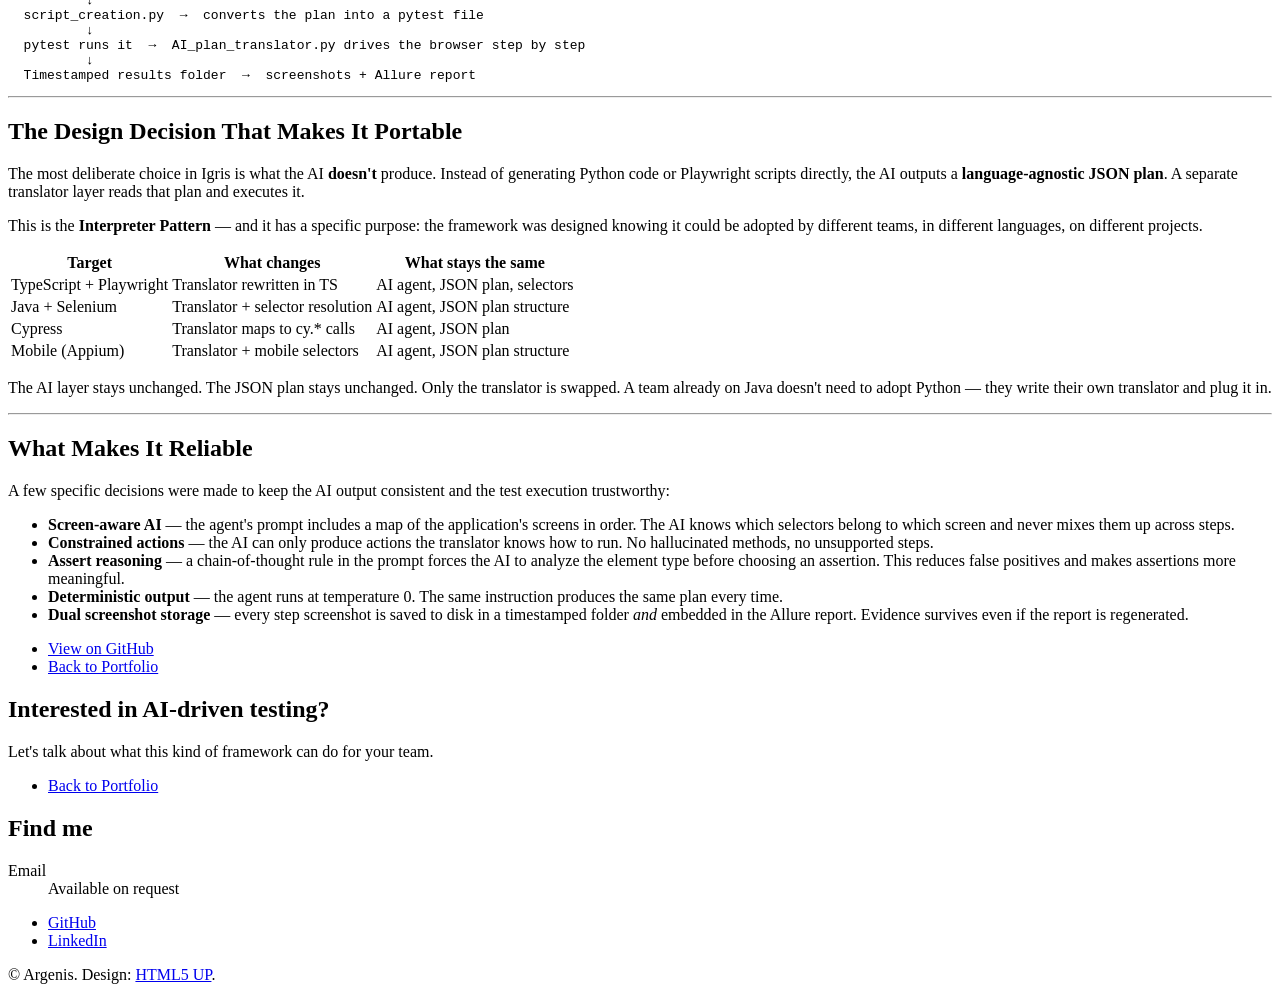
==== commit 44f5406c: "Update" ====
--- a/AI_Framework.html
+++ b/AI_Framework.html
@@ -31,6 +31,7 @@
 					
 					<h2>What Is Igris?</h2>
 					<p>The idea for this framework came from a conversation with a friend: “What if we could generate automated scripts from simple words?” From that spark, I built Igris, an AI‑powered testing framework that connects with OpenAI to generate a JSON plan that functions as test cases. Over time, and after getting feedback, I’ve added new features and integrated CI/CD through GitHub Actions and workflow automation.</p>
+					<p><strong>Stack:</strong> Python · pytest · Playwright · OpenAI API · Streamlit · Allure · GitHub Actions</p>
 
 					<hr />
 
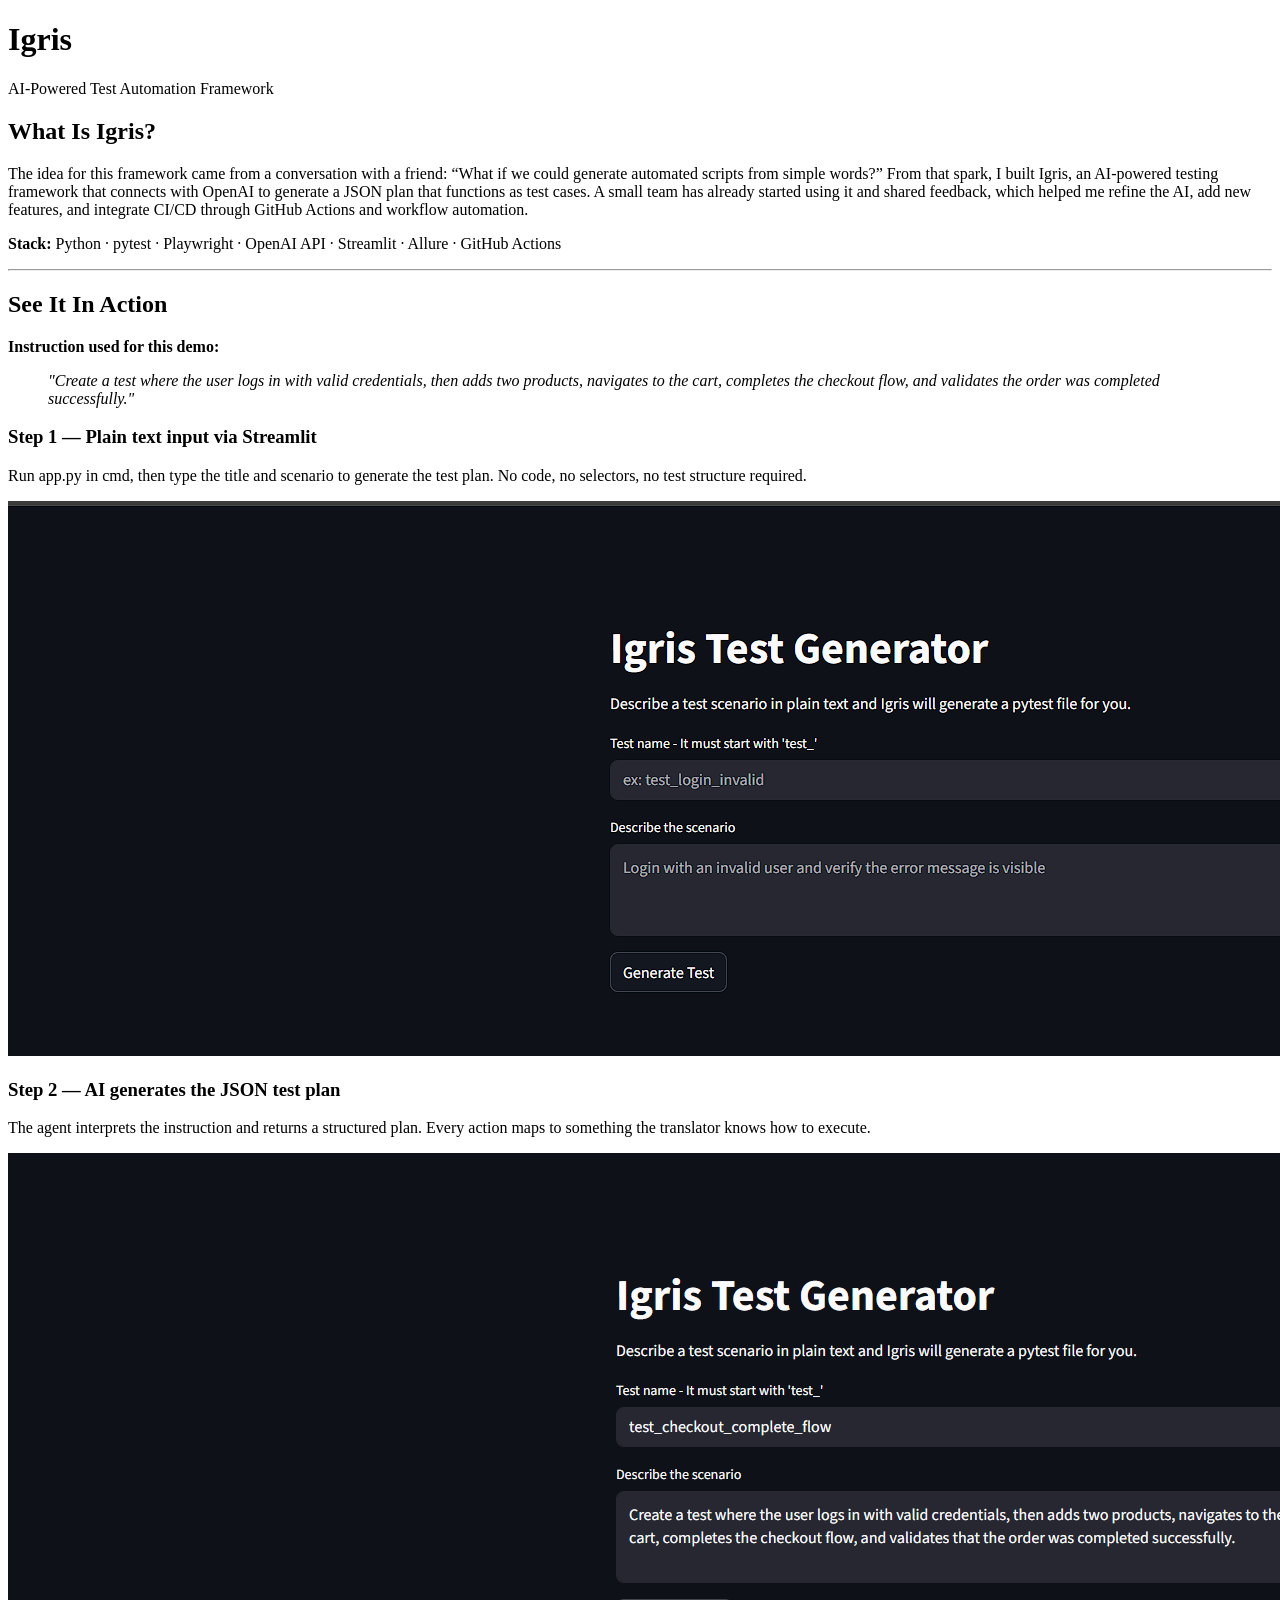
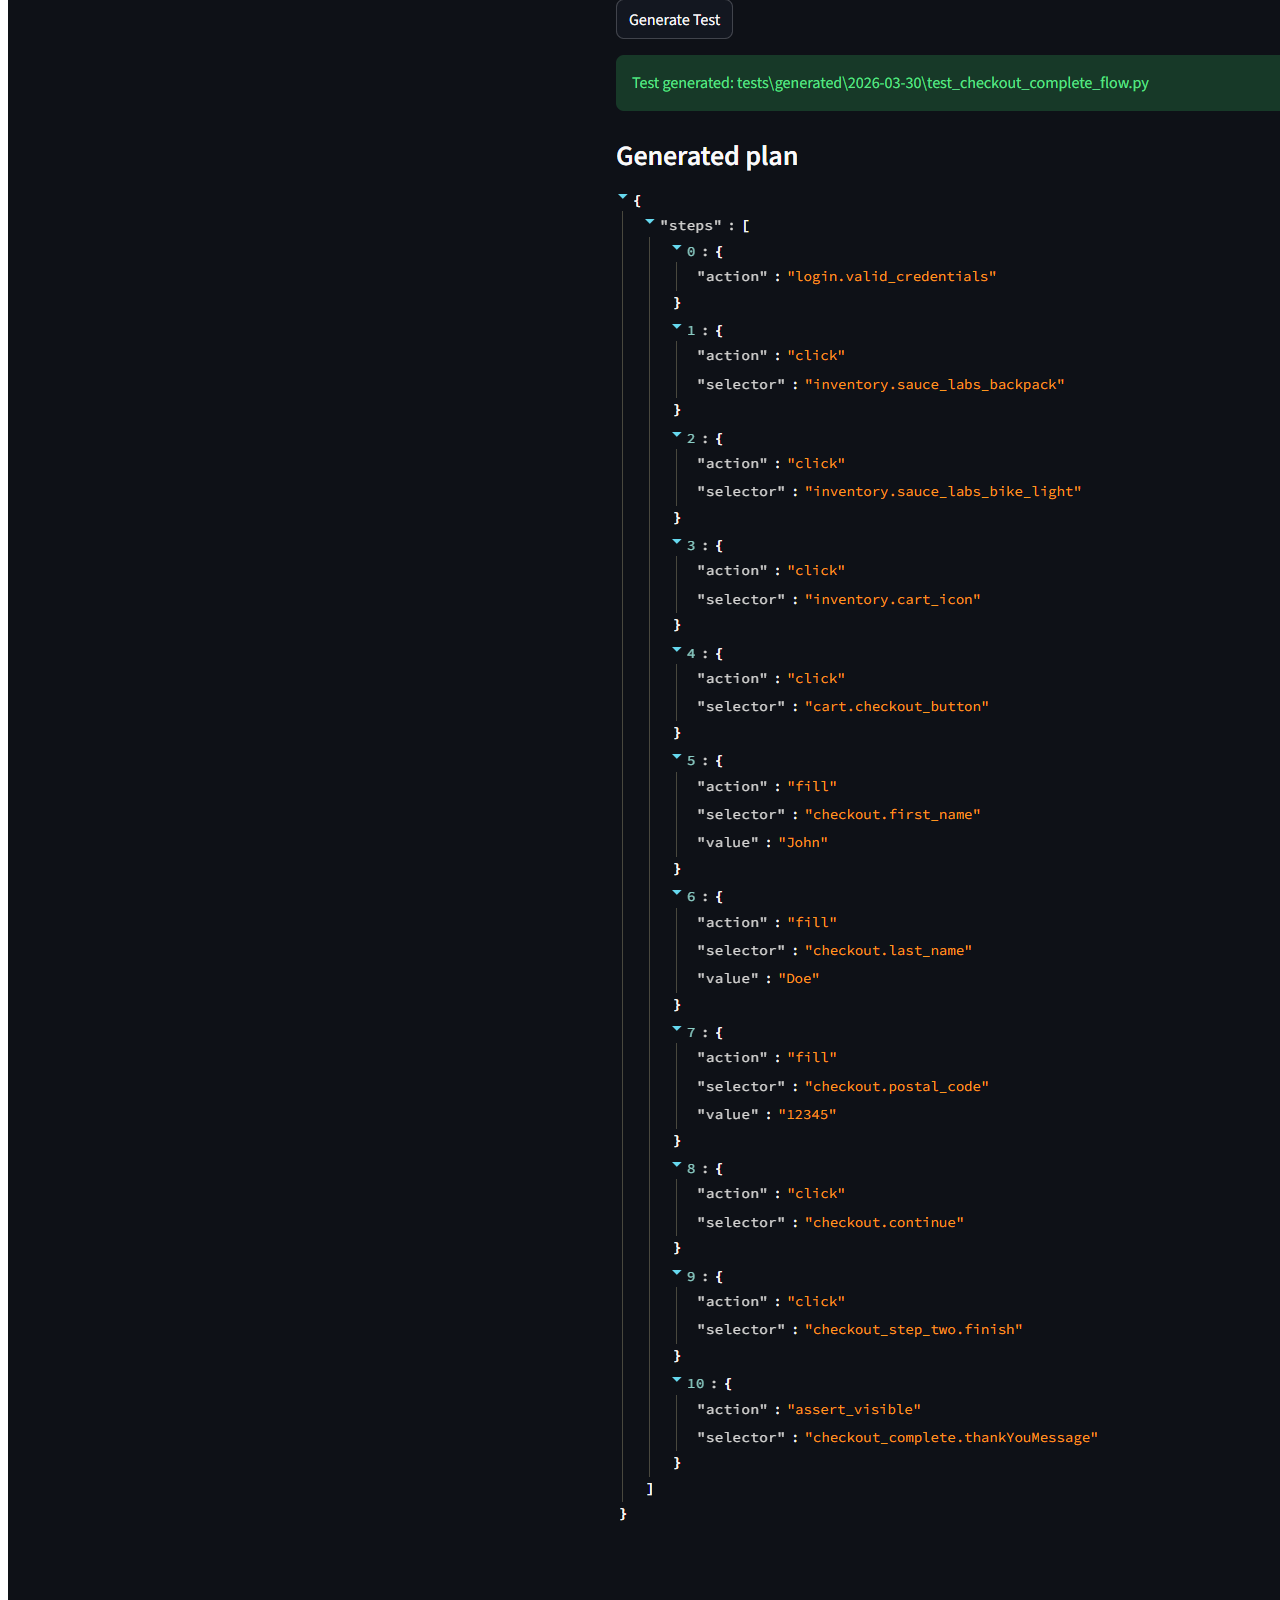
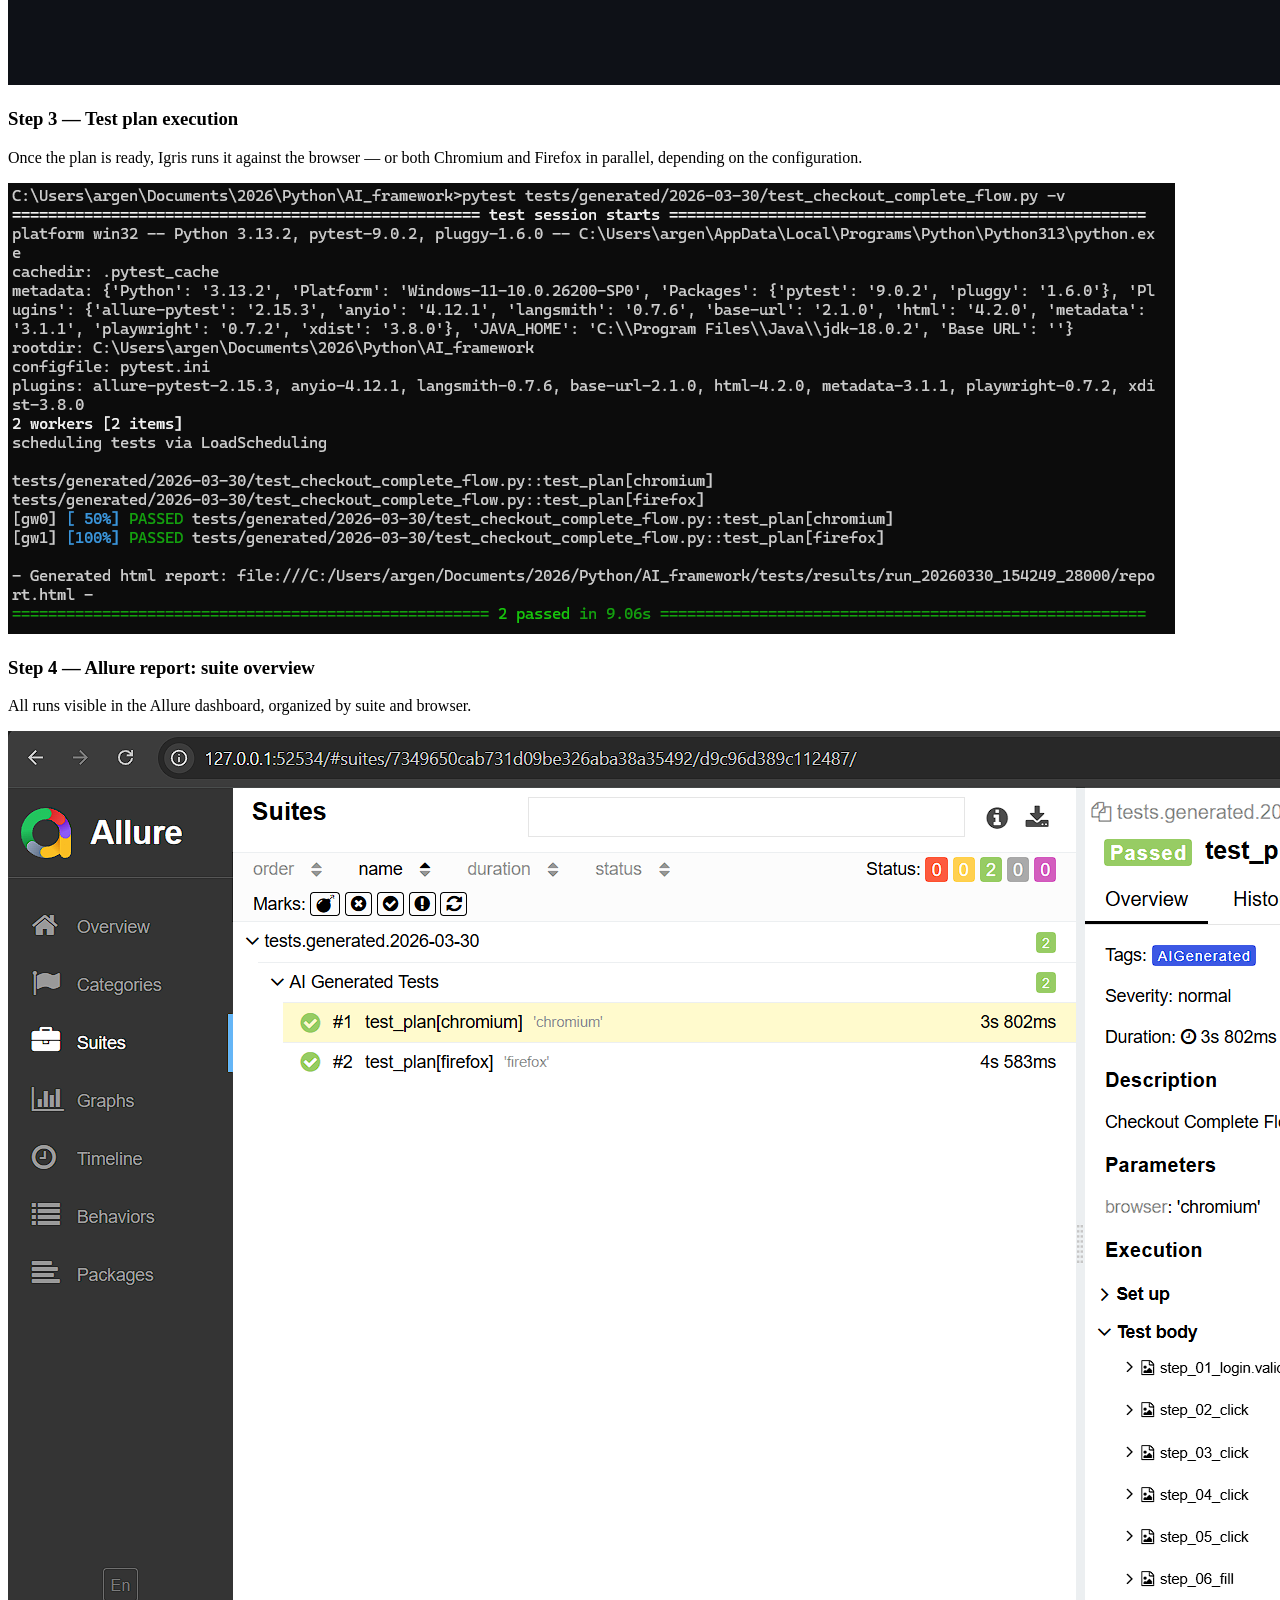
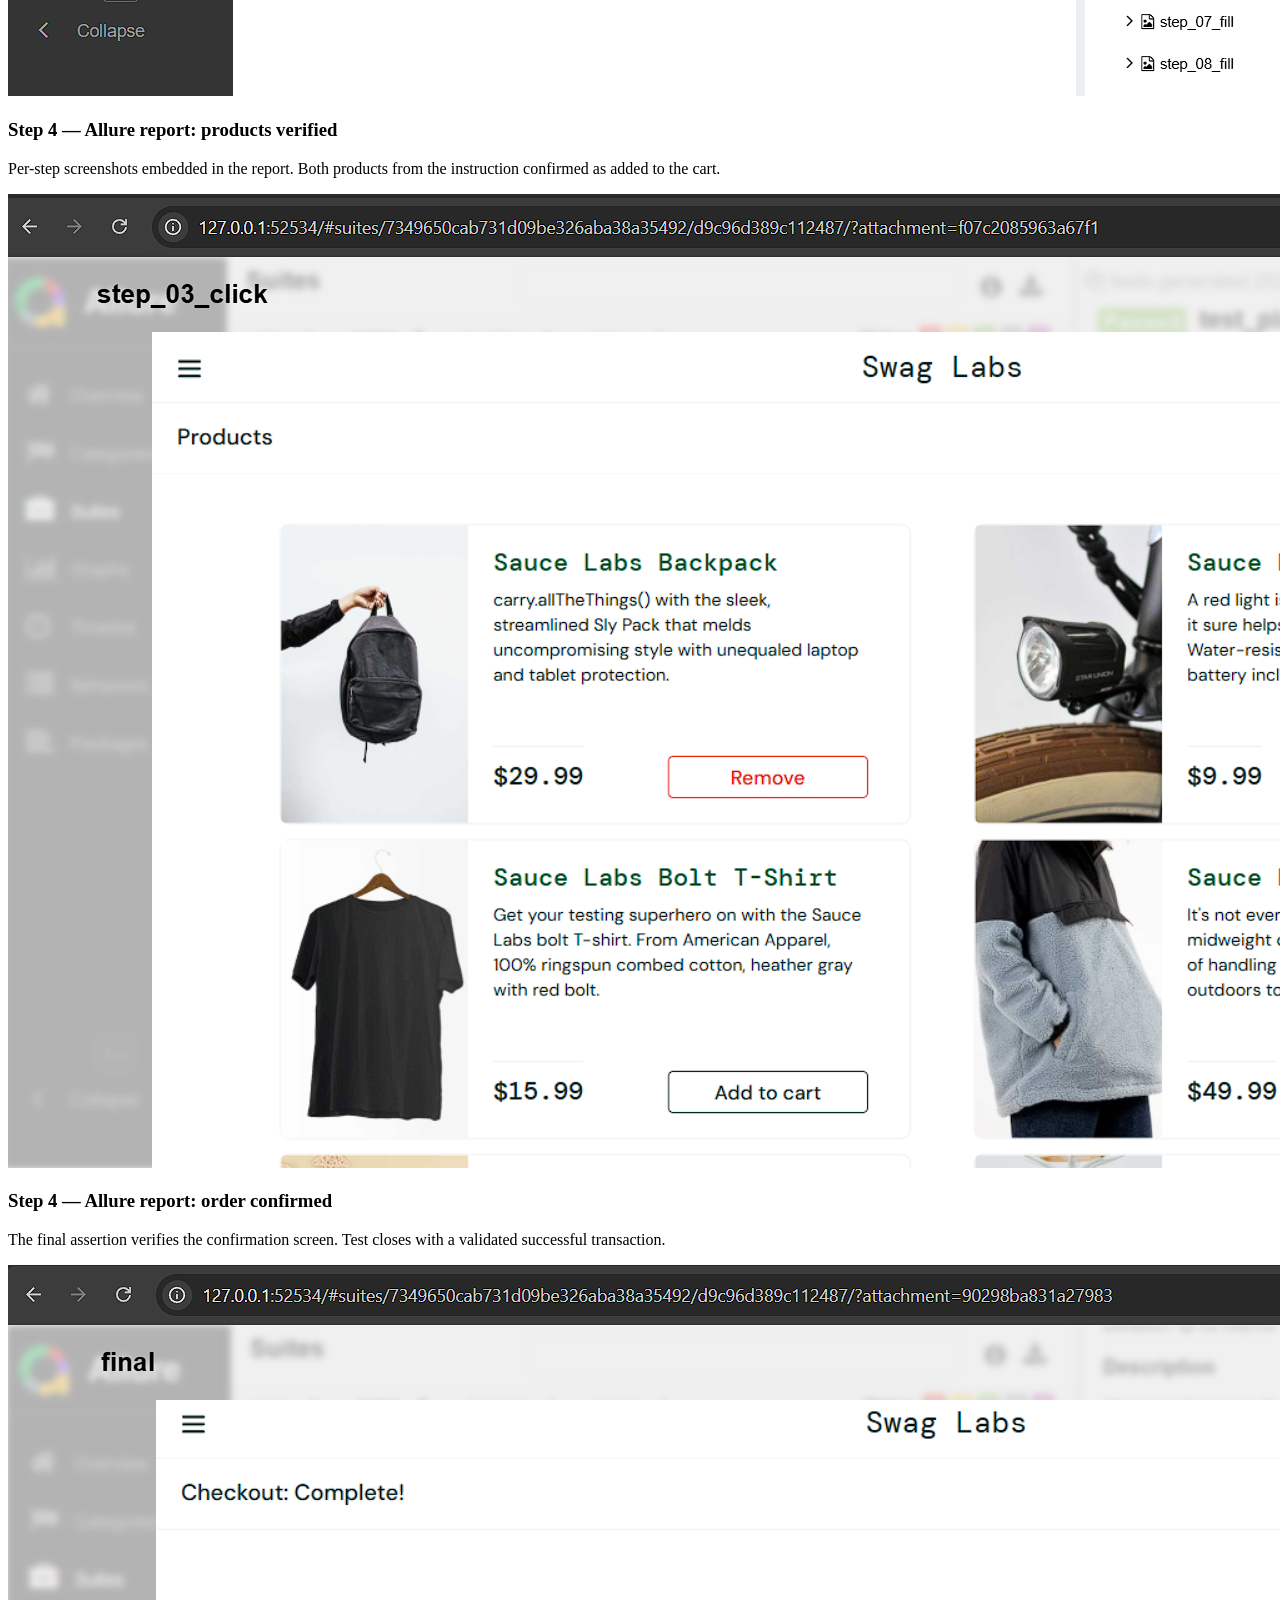
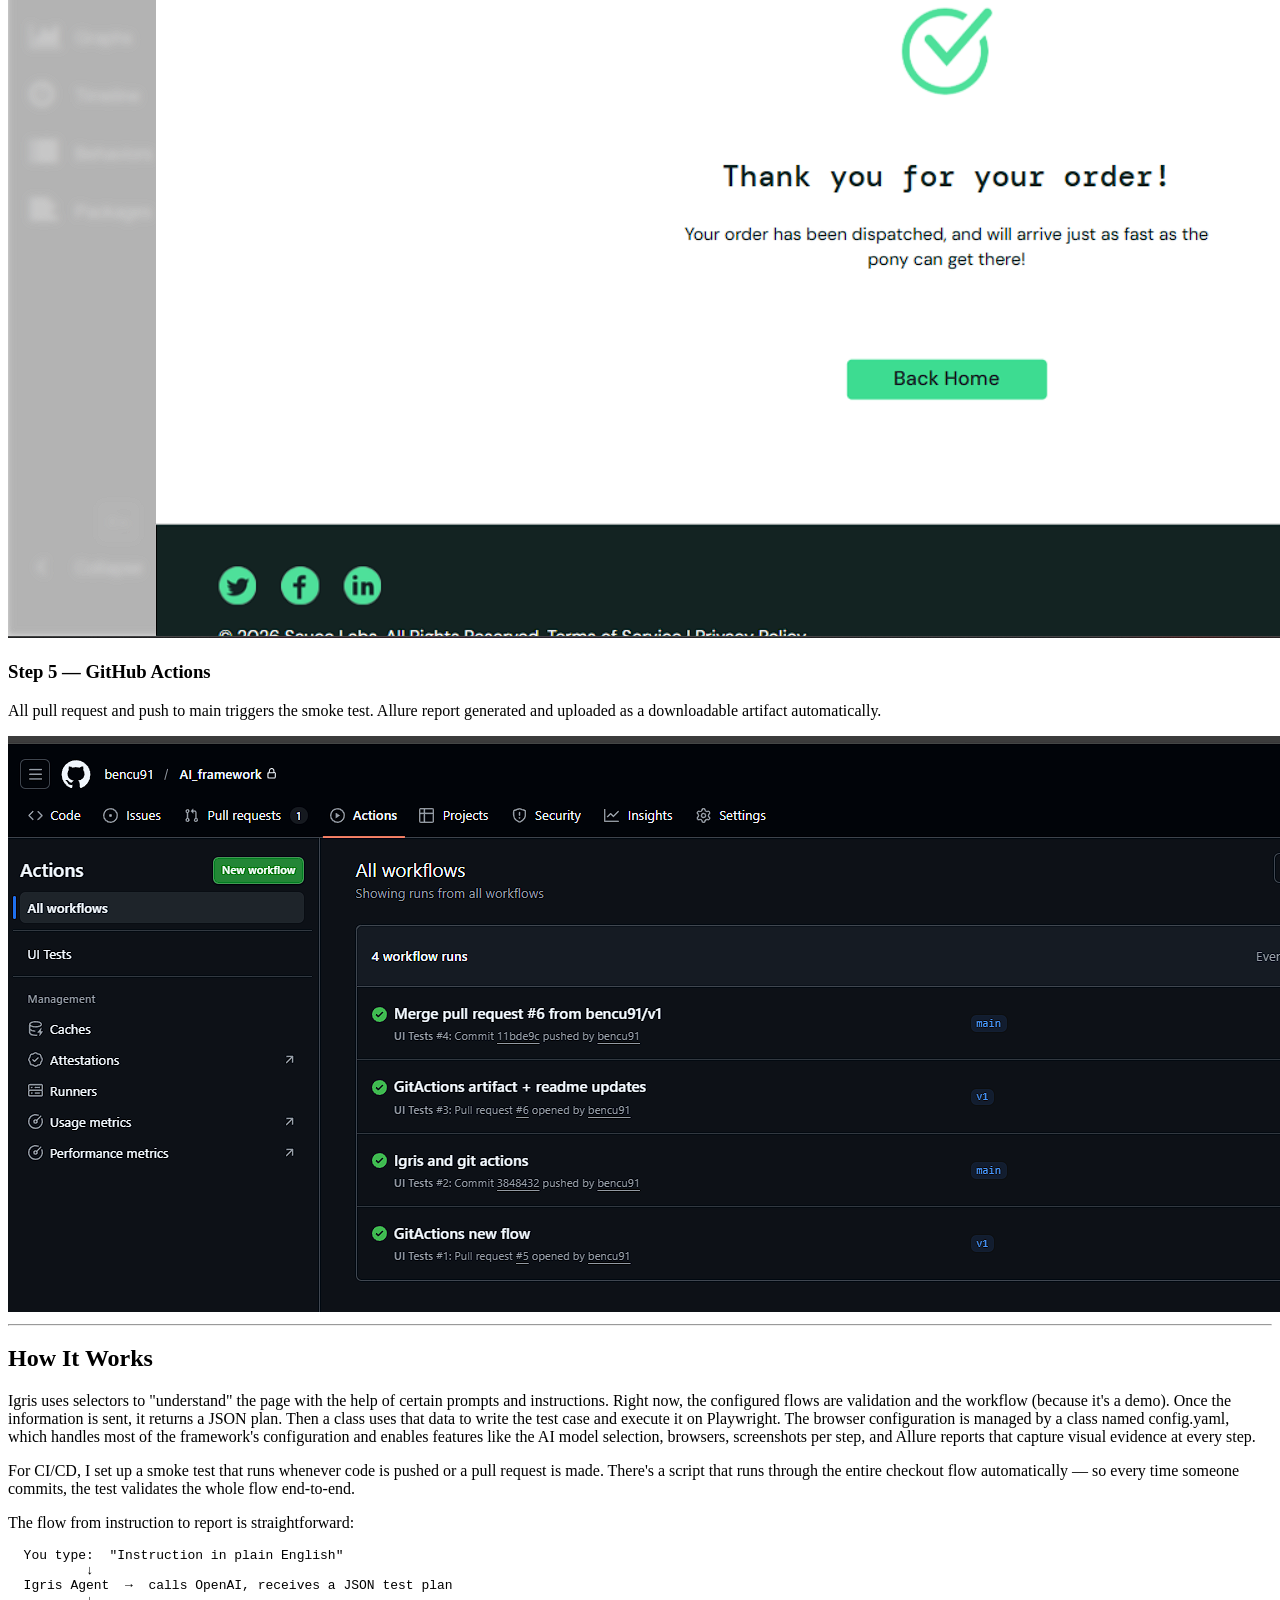
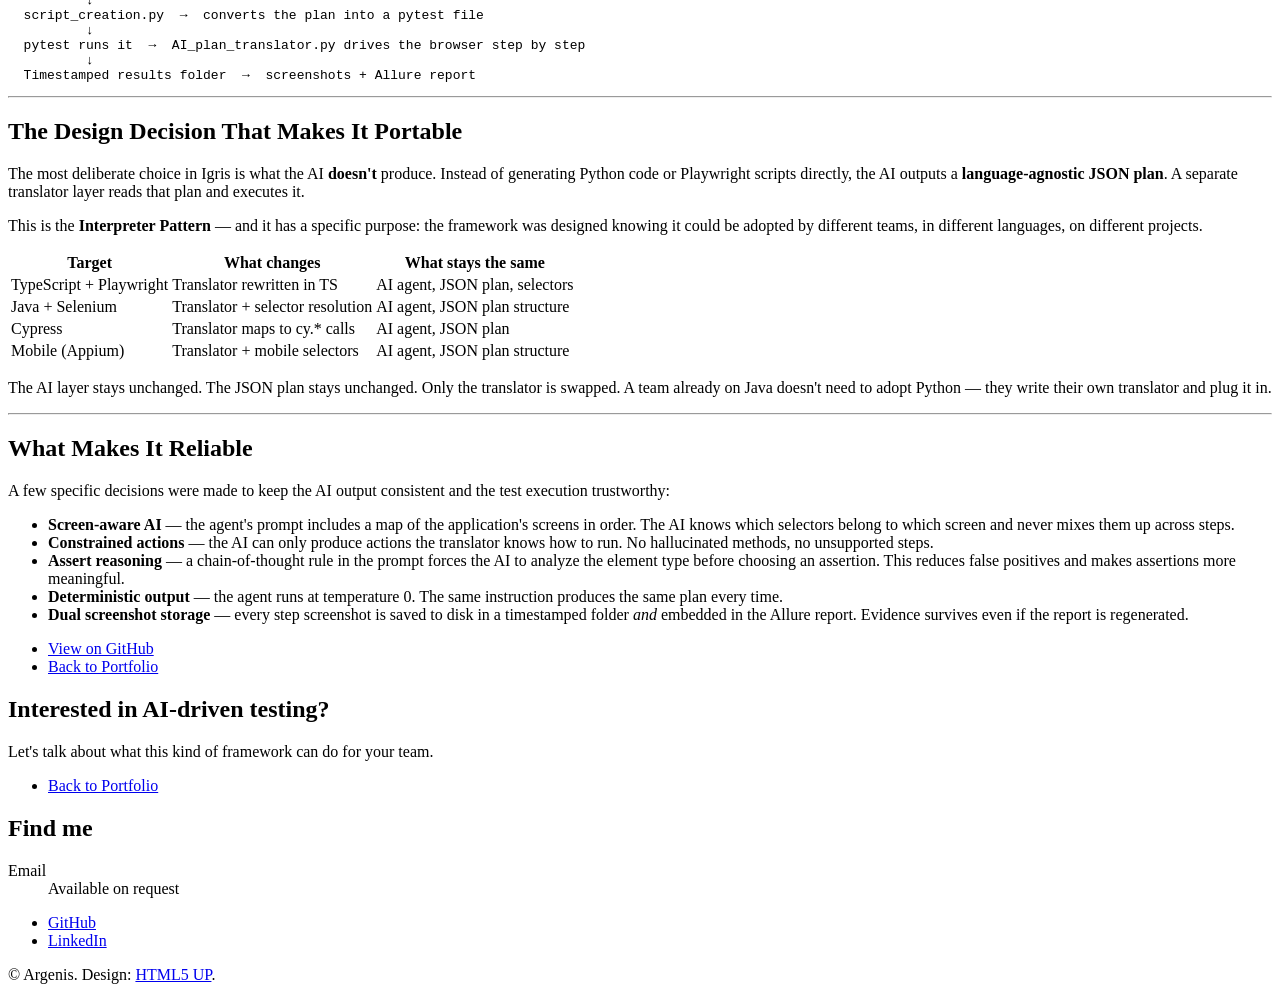
==== commit 5b0c6398: "AI Framework and index updates" ====
--- a/AI_Framework.html
+++ b/AI_Framework.html
@@ -30,7 +30,7 @@
 				<section id="content" class="main">
 					
 					<h2>What Is Igris?</h2>
-					<p>The idea for this framework came from a conversation with a friend: “What if we could generate automated scripts from simple words?” From that spark, I built Igris, an AI‑powered testing framework that connects with OpenAI to generate a JSON plan that functions as test cases. Over time, and after getting feedback, I’ve added new features and integrated CI/CD through GitHub Actions and workflow automation.</p>
+					<p>The idea for this framework came from a conversation with a friend: “What if we could generate automated scripts from simple words?” From that spark, I built Igris, an AI‑powered testing framework that connects with OpenAI to generate a JSON plan that functions as test cases. A small team has already started using it and shared feedback, which helped me refine the AI, add new features, and integrate CI/CD through GitHub Actions and workflow automation.</p>
 					<p><strong>Stack:</strong> Python · pytest · Playwright · OpenAI API · Streamlit · Allure · GitHub Actions</p>
 
 					<hr />
@@ -40,15 +40,15 @@
 					<blockquote><em>"Create a test where the user logs in with valid credentials, then adds two products, navigates to the cart, completes the checkout flow, and validates the order was completed successfully."</em></blockquote>
 
 					<h3>Step 1 — Plain text input via Streamlit</h3>
-					<p>Run app.py in cmd, The type title and the scenario. No code, no selectors, no test structure required.</p>
+					<p>Run app.py in cmd, then type the title and scenario to generate the test plan. No code, no selectors, no test structure required.</p>
 					<span class="image main"><img src="https://bencu91.github.io/portfolio/images/AI_Igris/01_streamlit_ui.png" alt="" /></span>
 
 					<h3>Step 2 — AI generates the JSON test plan</h3>
 					<p>The agent interprets the instruction and returns a structured plan. Every action maps to something the translator knows how to execute.</p>
 					<span class="image main"><img src="https://bencu91.github.io/portfolio/images/AI_Igris/02_generated_plan.png" alt="" /></span>
 
-					<h3>Step 3 — Parallel execution across browsers</h3>
-					<p>The plan runs via pytest across Chromium and Firefox simultaneously using pytest-xdist. Both runs appear as separate test entries in the report.</p>
+					<h3>Step 3 — Test plan execution</h3>
+					<p>Once the plan is ready, Igris runs it against the browser — or both Chromium and Firefox in parallel, depending on the configuration.</p>
 					<span class="image main"><img src="https://bencu91.github.io/portfolio/images/AI_Igris/03_console_parallel_execution.png" alt="" /></span>
 
 					<h3>Step 4 — Allure report: suite overview</h3>
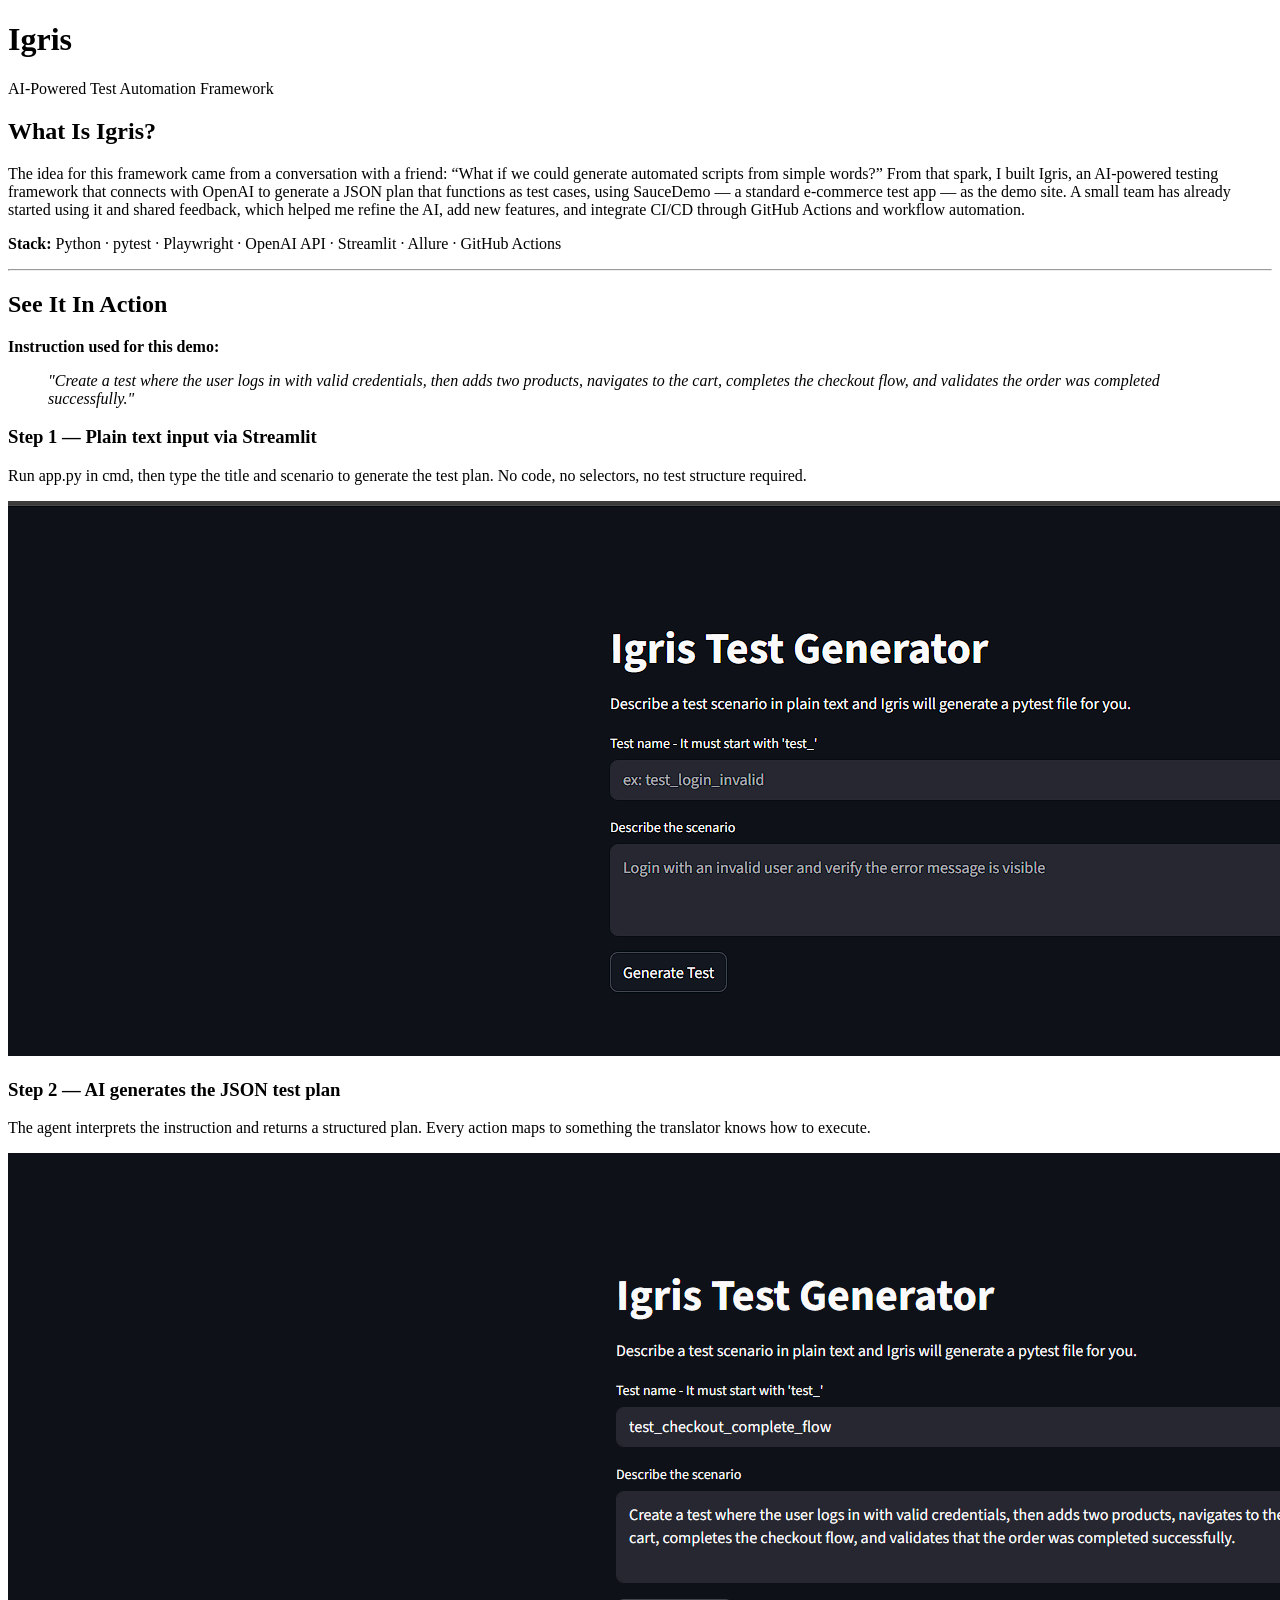
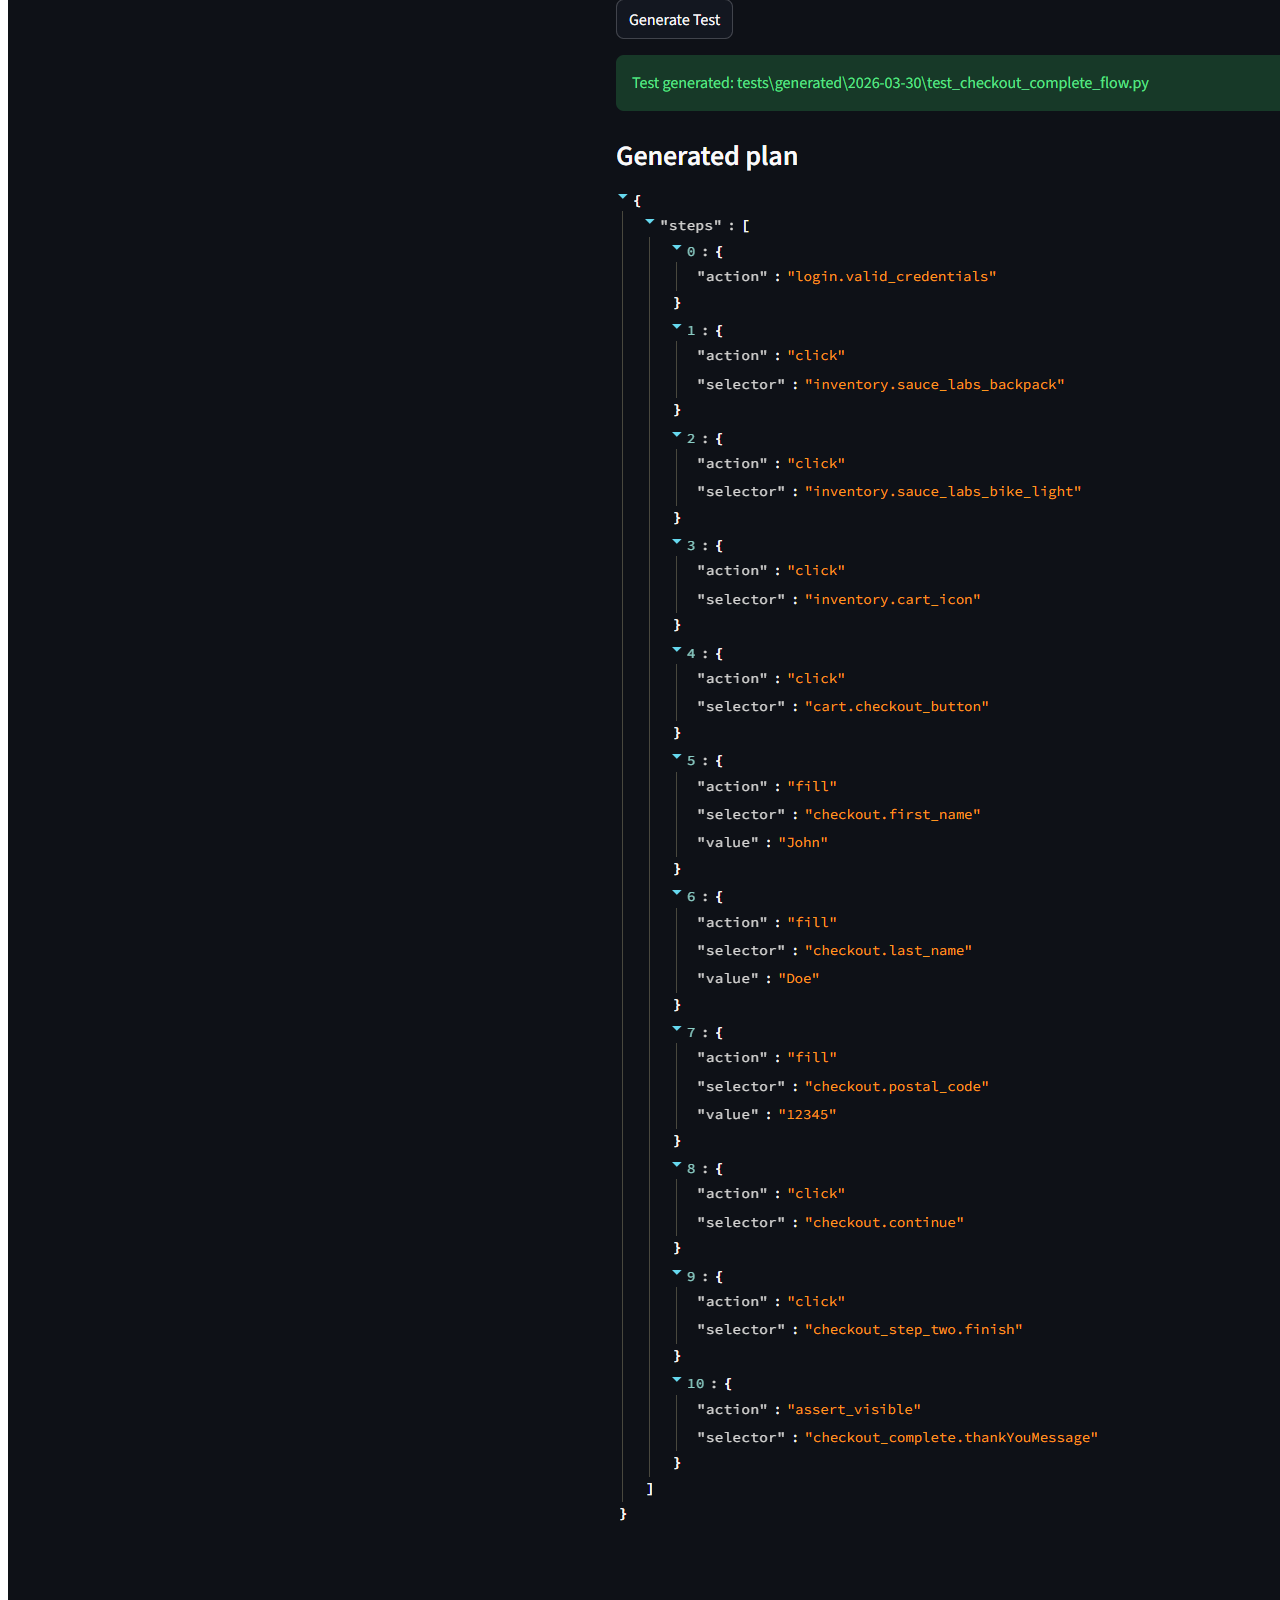
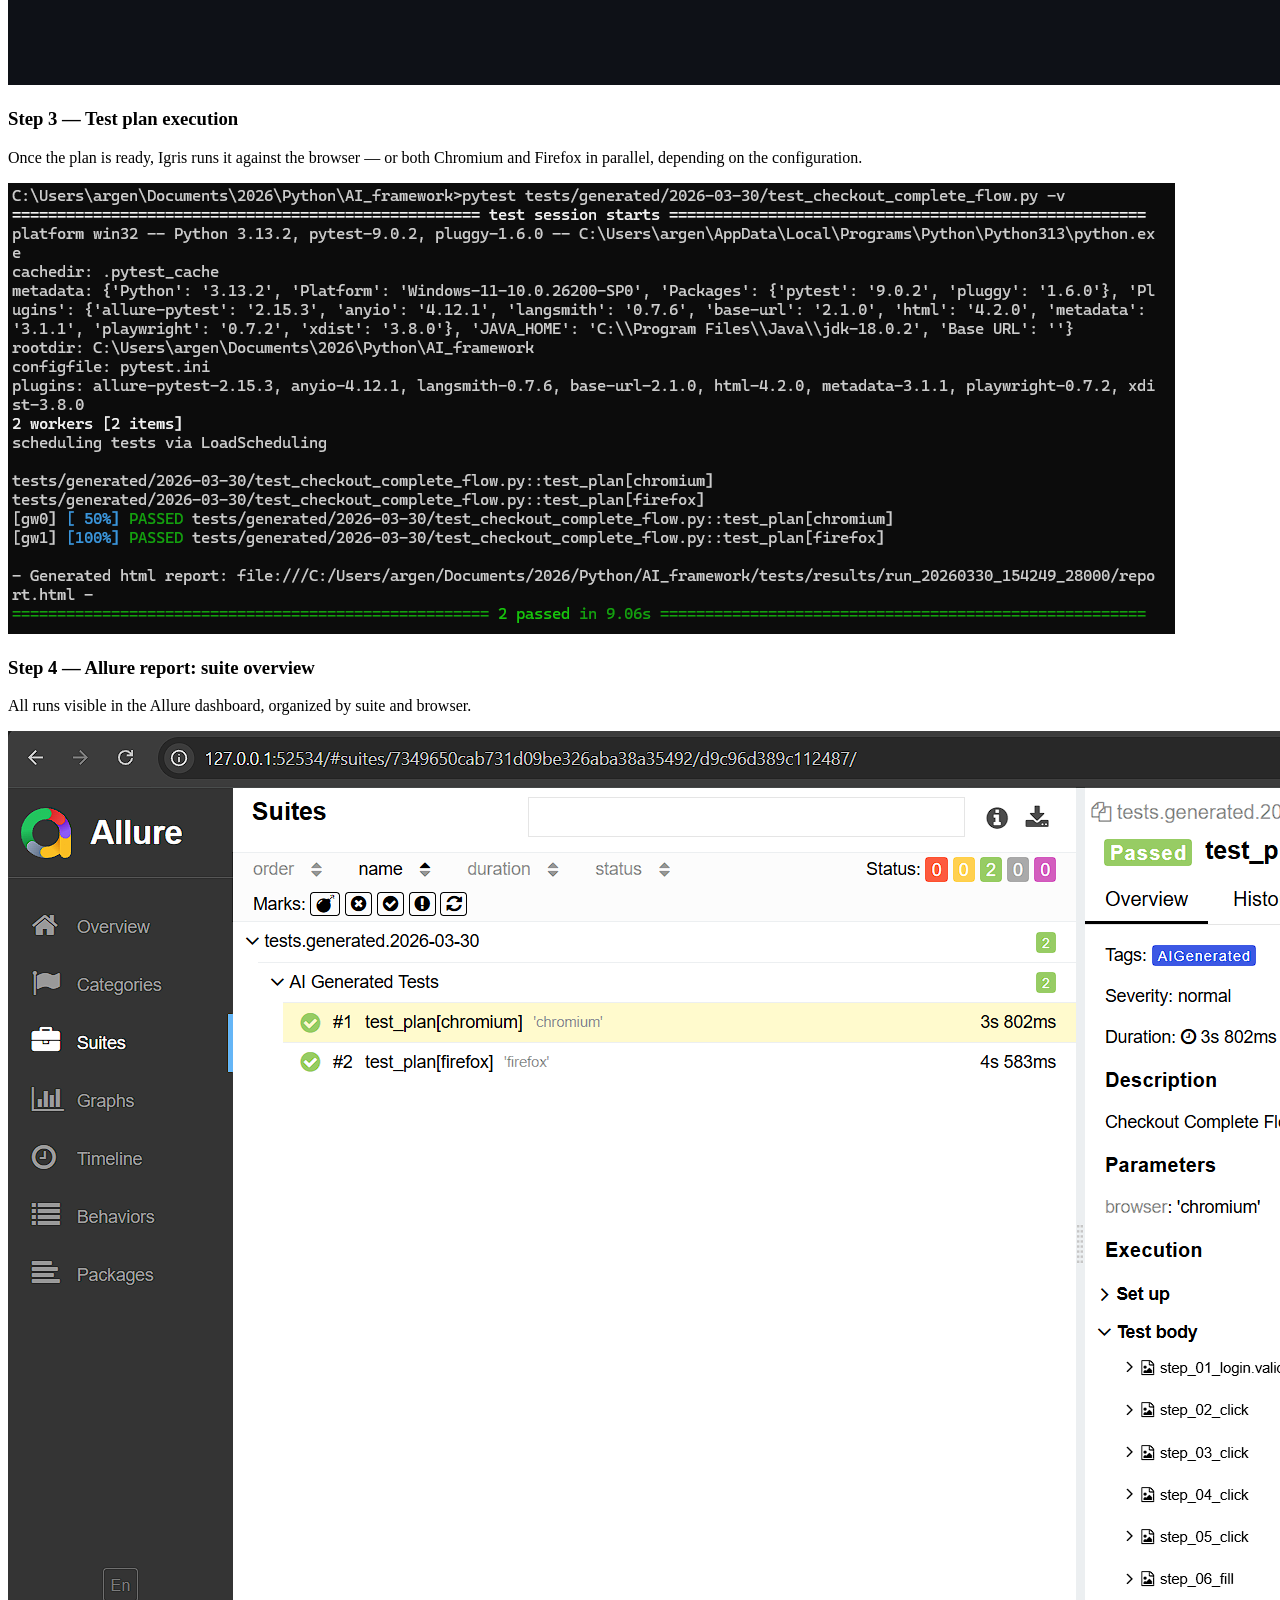
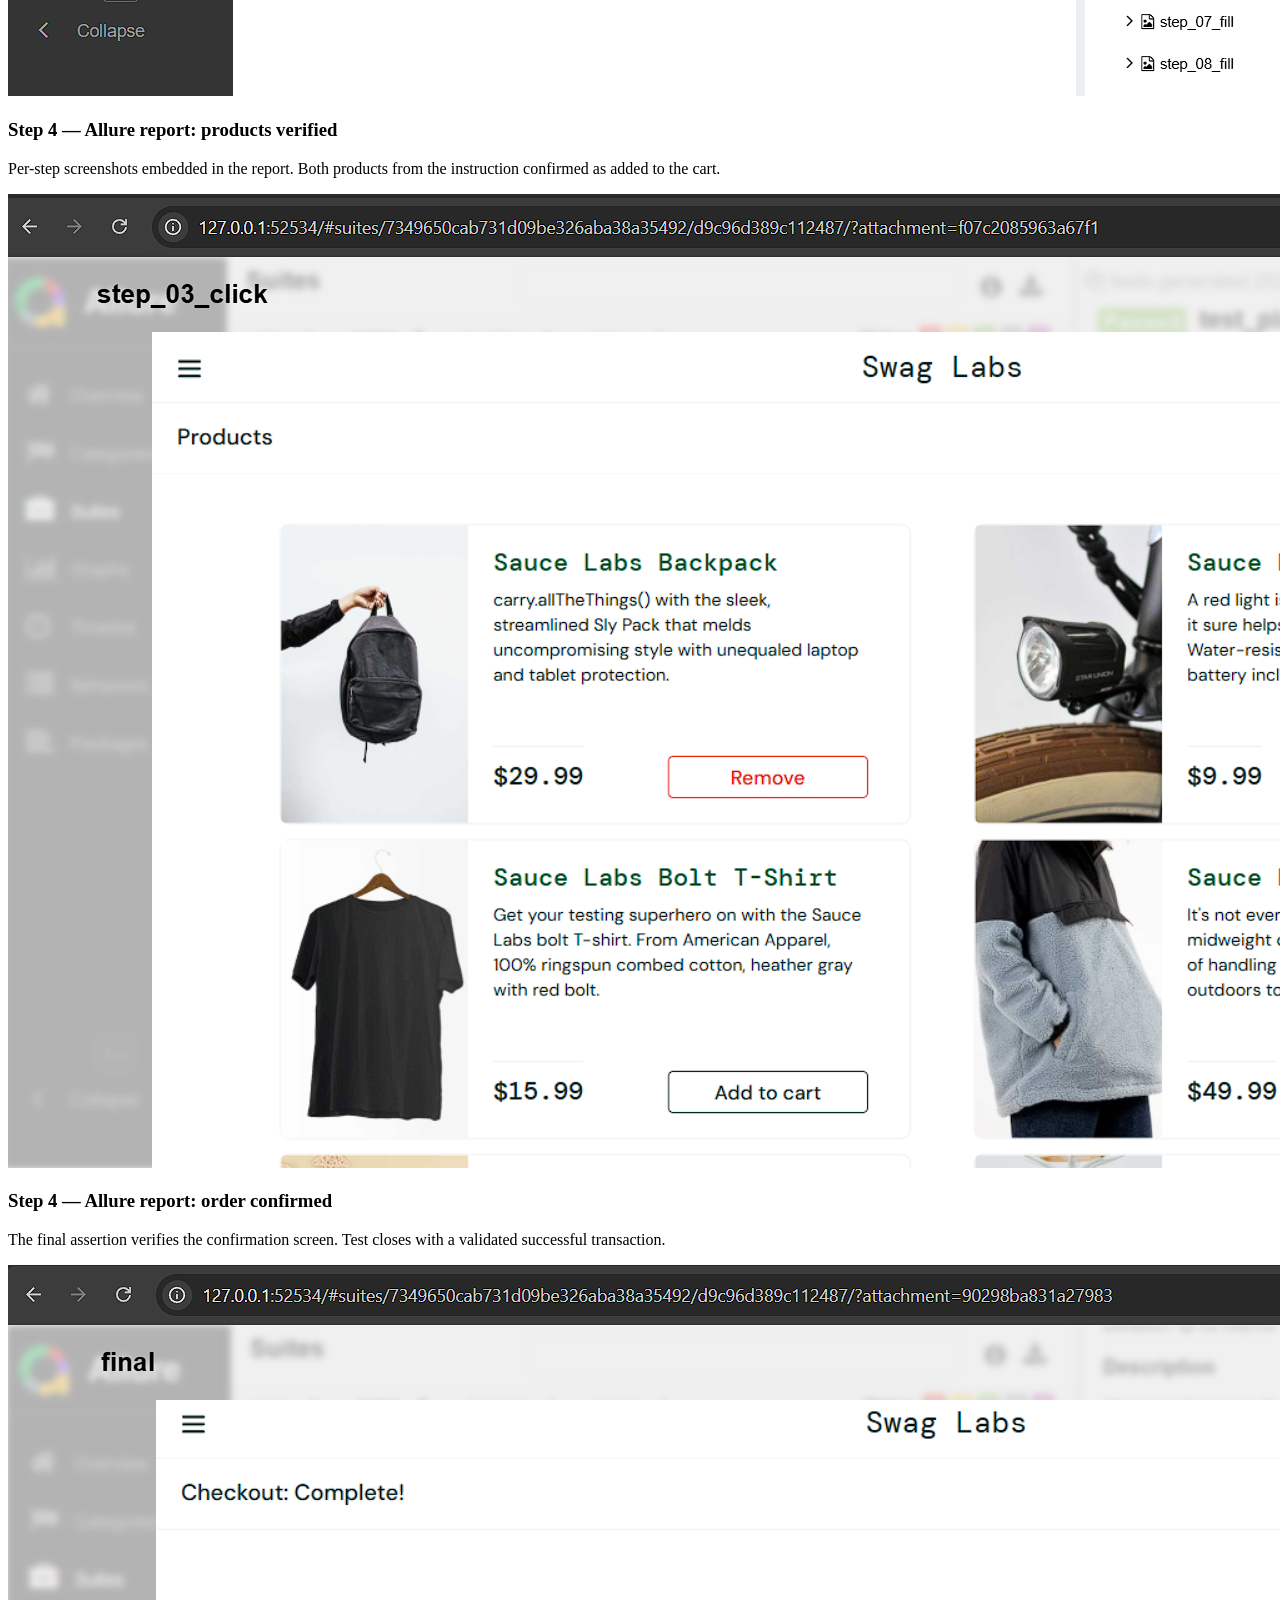
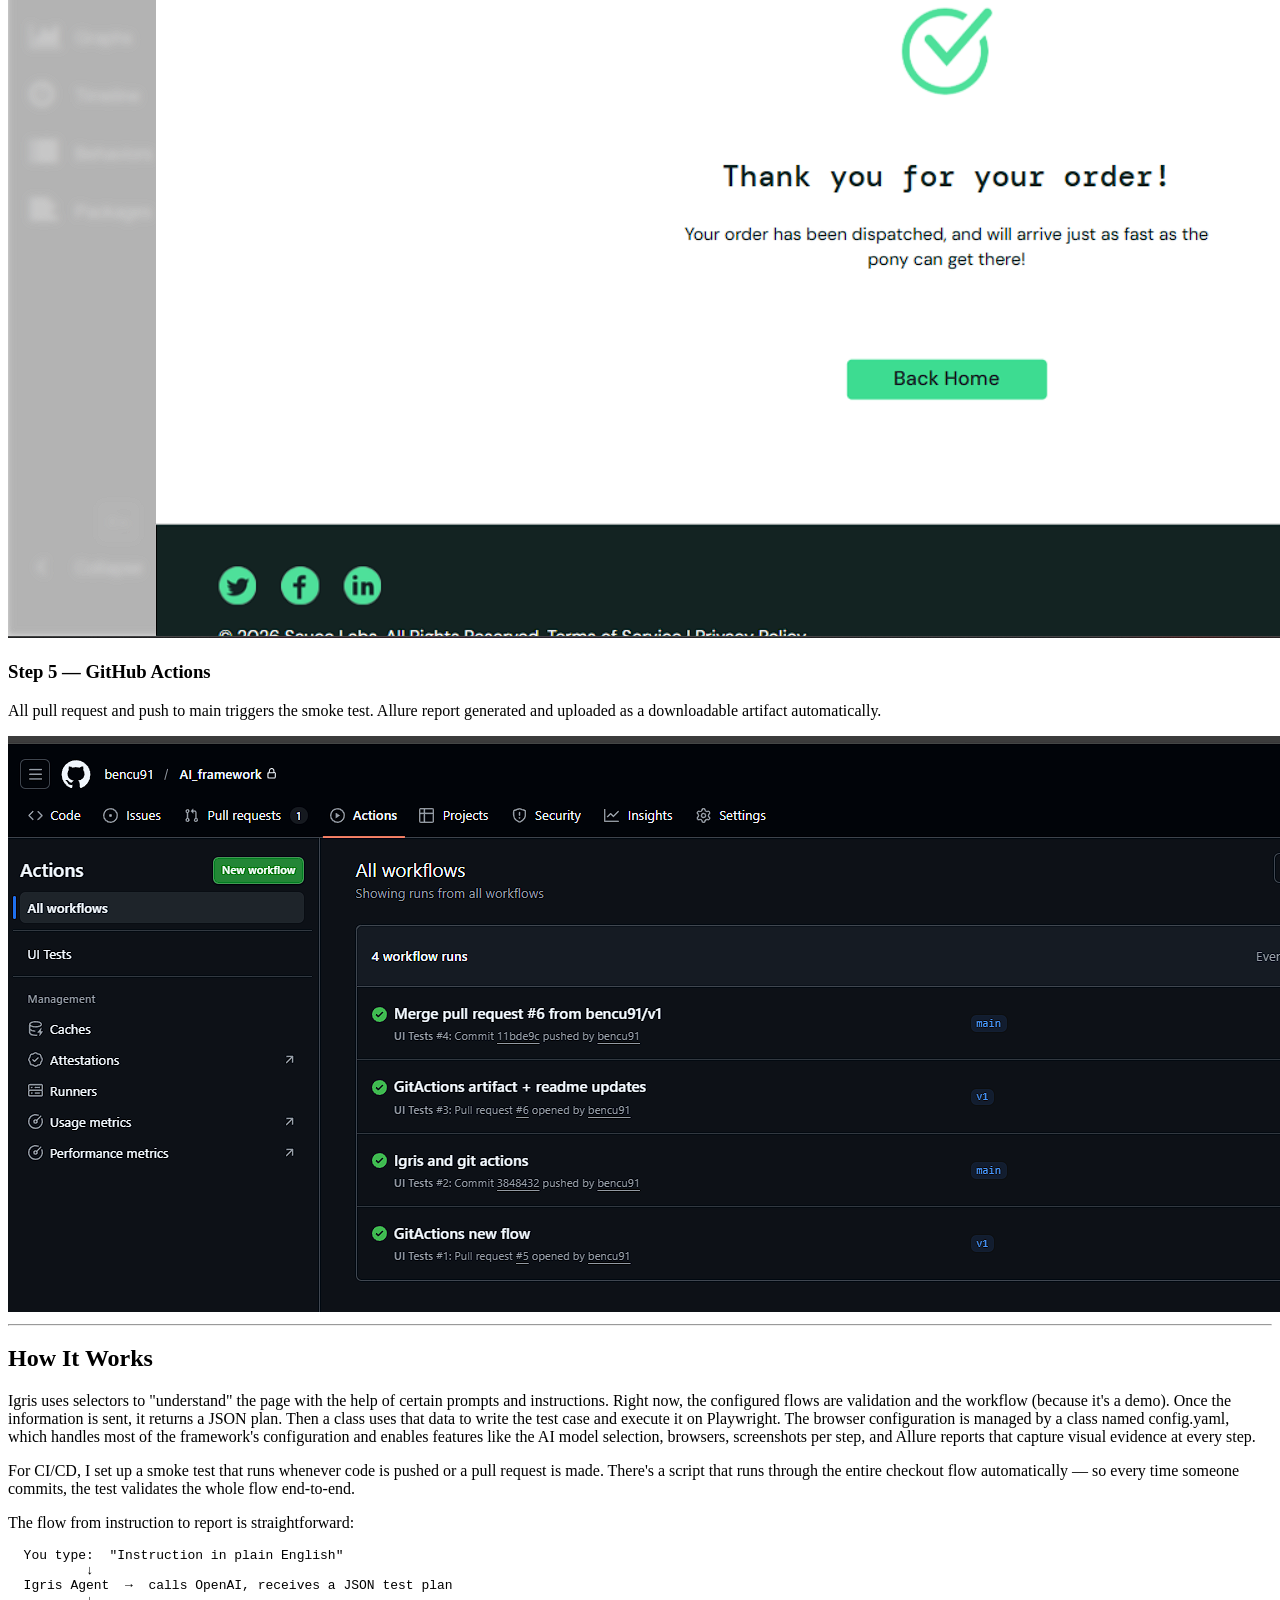
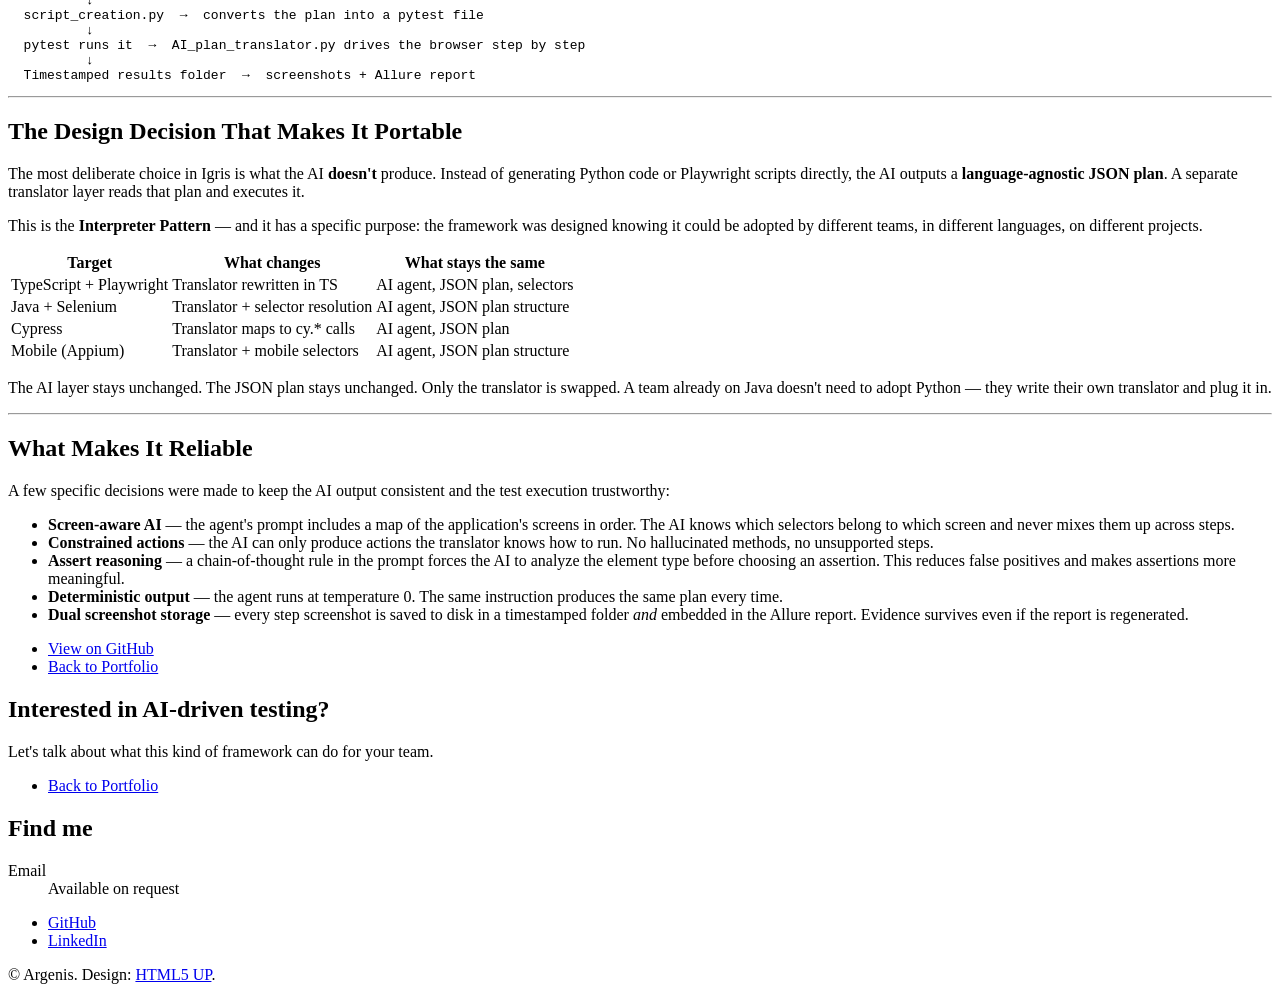
==== commit 75822d73: "Content changes" ====
--- a/AI_Framework.html
+++ b/AI_Framework.html
@@ -30,7 +30,7 @@
 				<section id="content" class="main">
 					
 					<h2>What Is Igris?</h2>
-					<p>The idea for this framework came from a conversation with a friend: “What if we could generate automated scripts from simple words?” From that spark, I built Igris, an AI‑powered testing framework that connects with OpenAI to generate a JSON plan that functions as test cases. A small team has already started using it and shared feedback, which helped me refine the AI, add new features, and integrate CI/CD through GitHub Actions and workflow automation.</p>
+					<p>The idea for this framework came from a conversation with a friend: “What if we could generate automated scripts from simple words?” From that spark, I built Igris, an AI‑powered testing framework that connects with OpenAI to generate a JSON plan that functions as test cases, using SauceDemo — a standard e-commerce test app — as the demo site. A small team has already started using it and shared feedback, which helped me refine the AI, add new features, and integrate CI/CD through GitHub Actions and workflow automation.</p>
 					<p><strong>Stack:</strong> Python · pytest · Playwright · OpenAI API · Streamlit · Allure · GitHub Actions</p>
 
 					<hr />
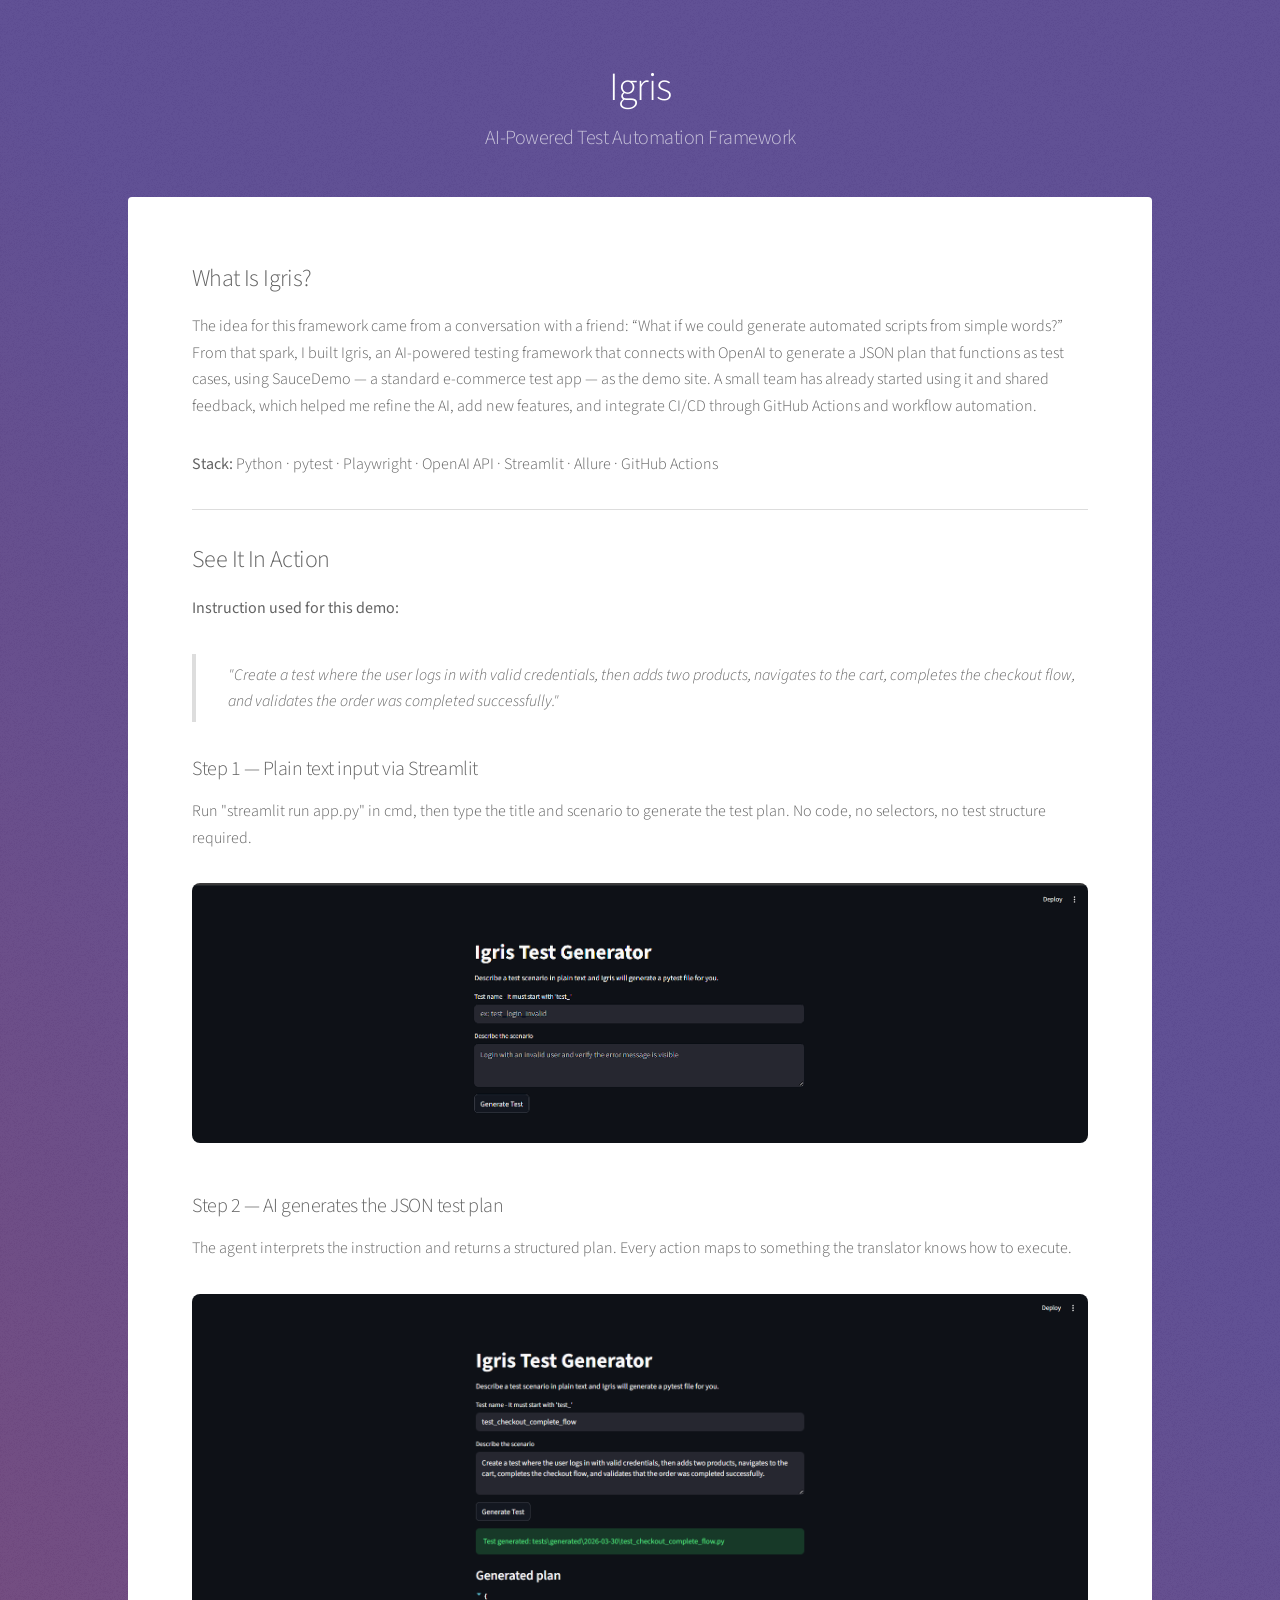
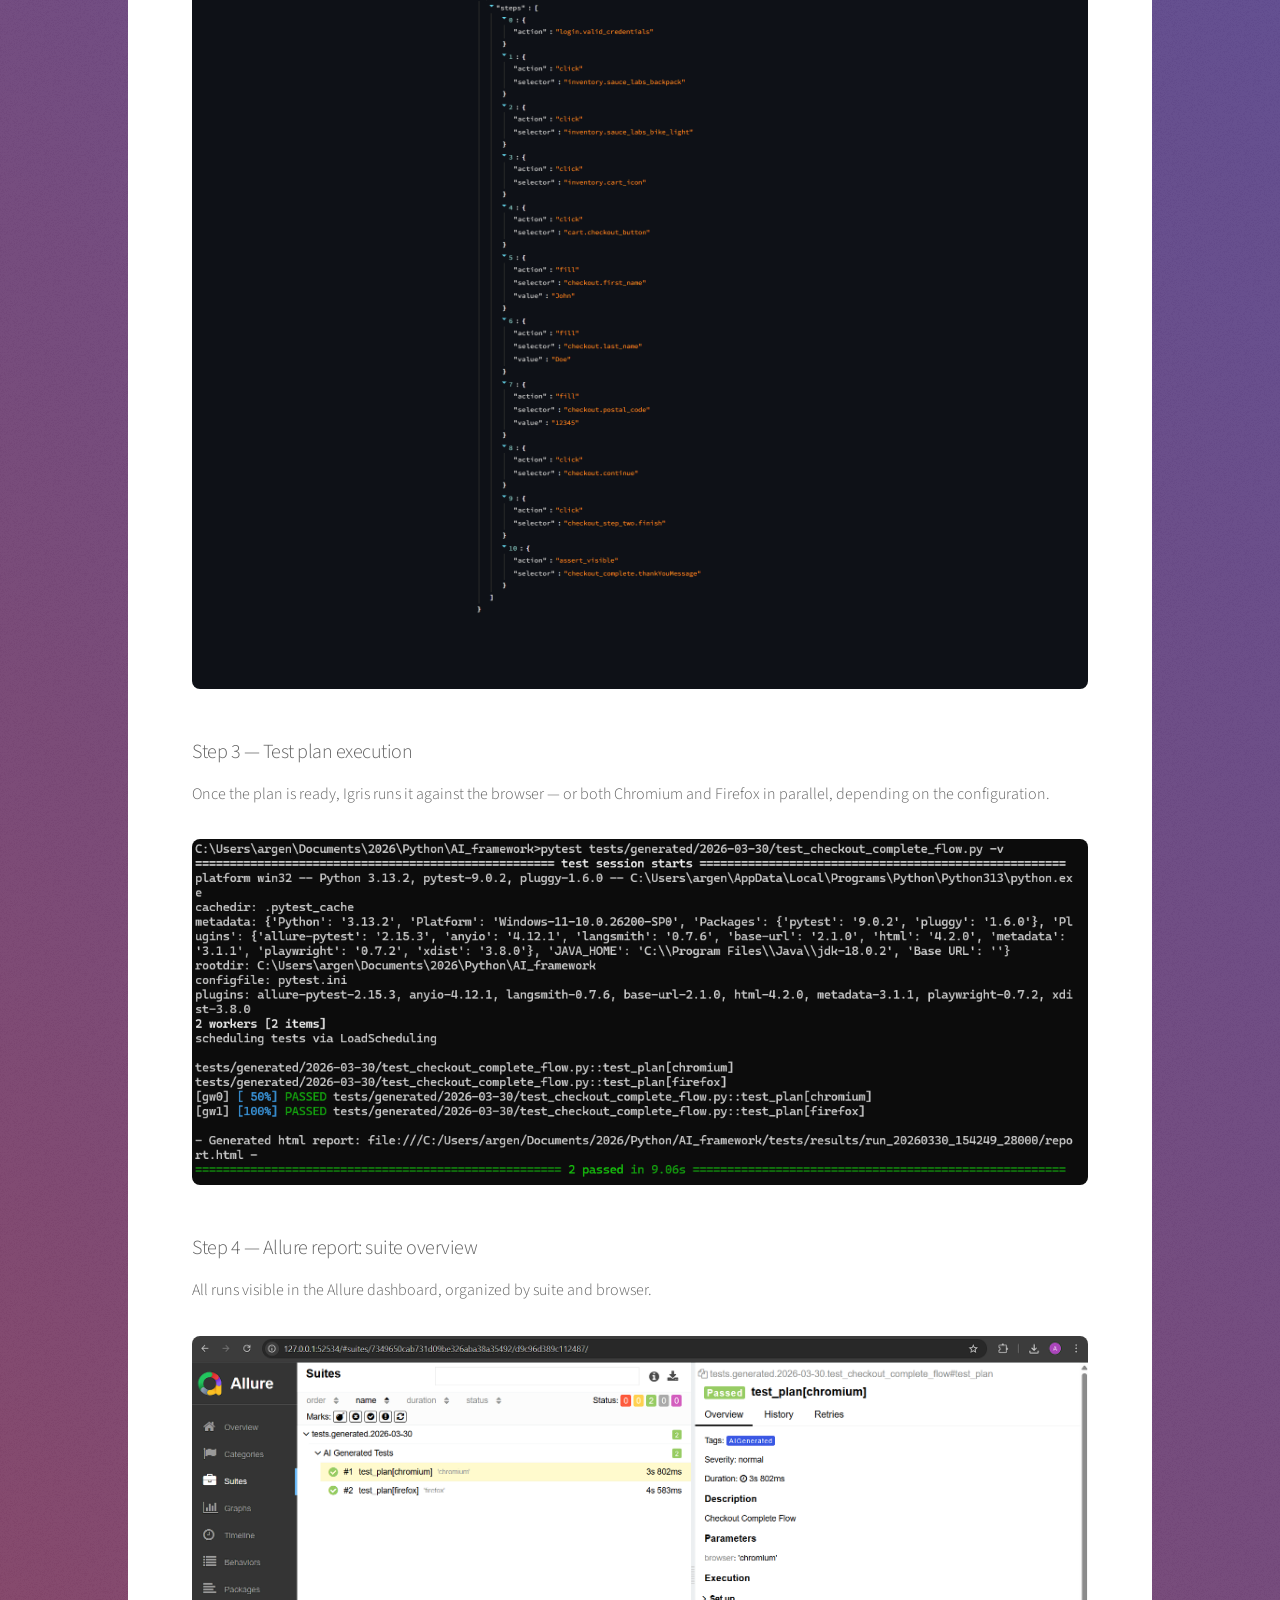
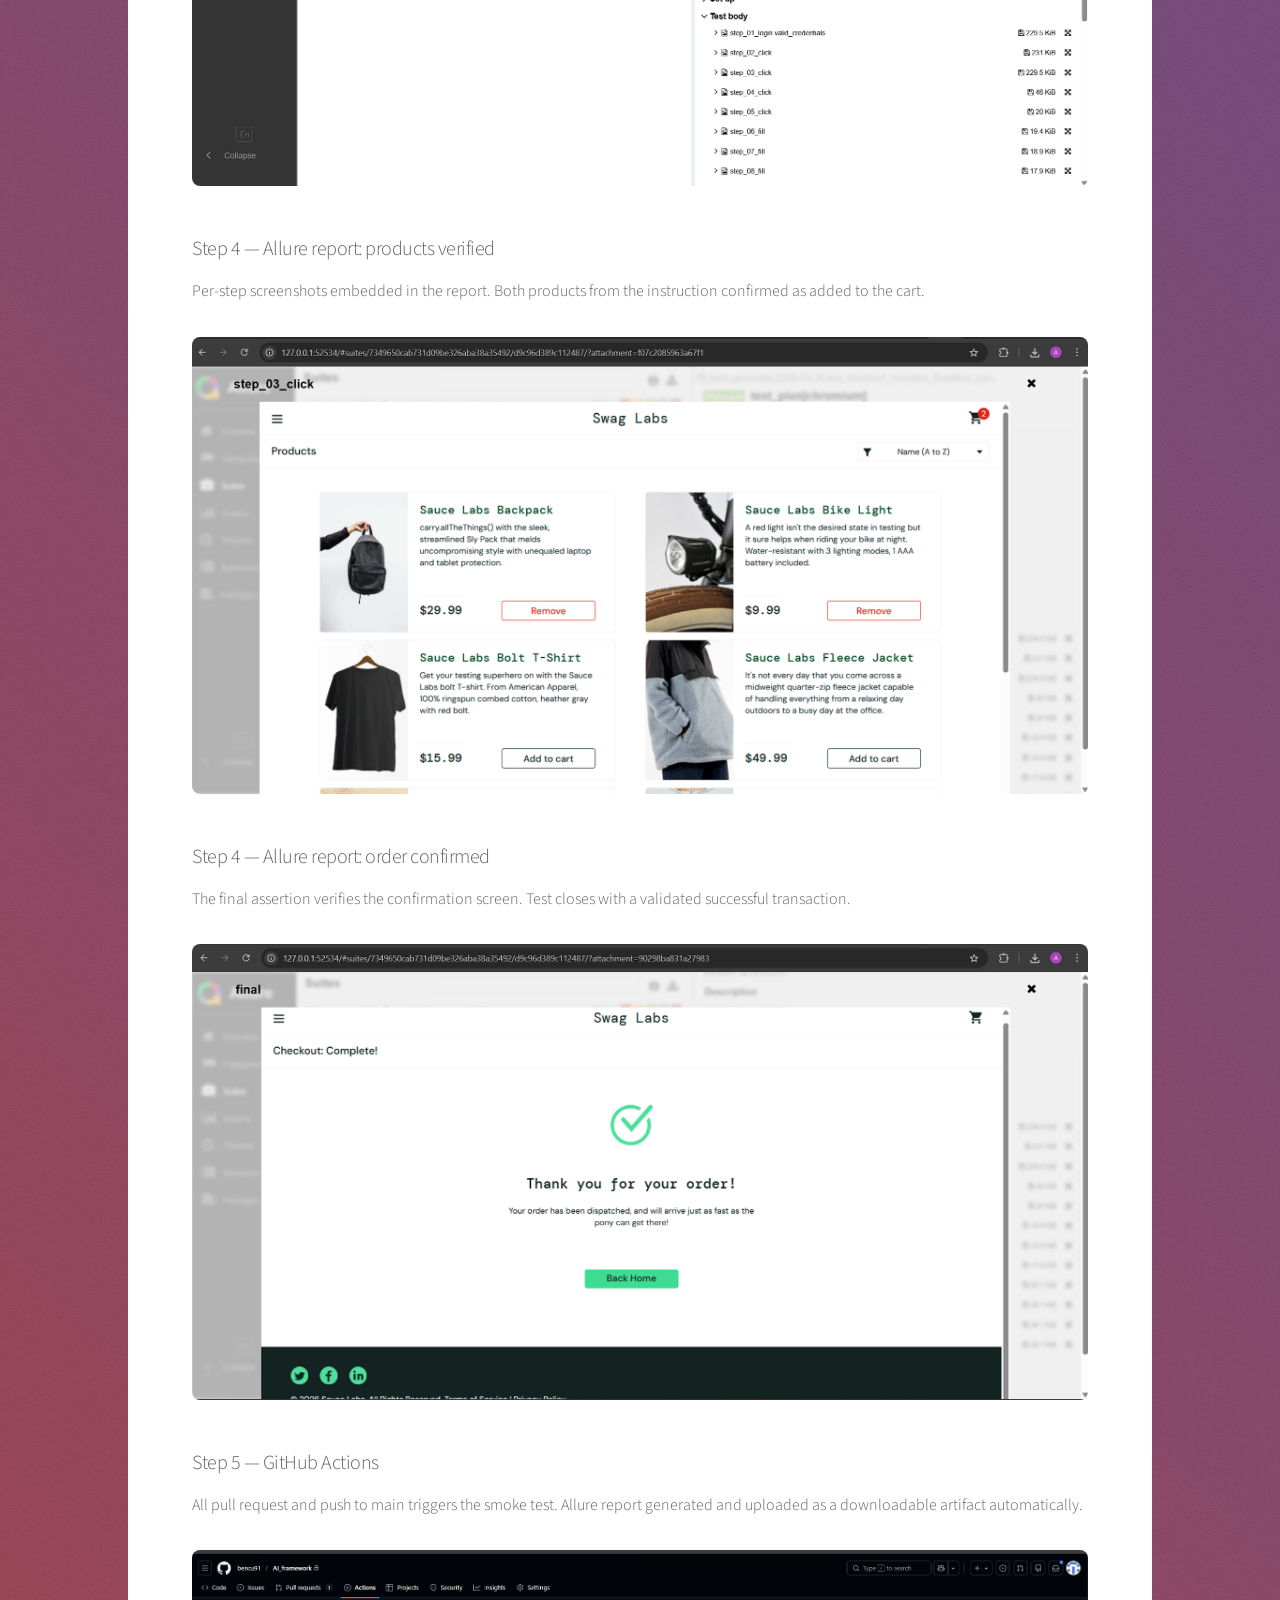
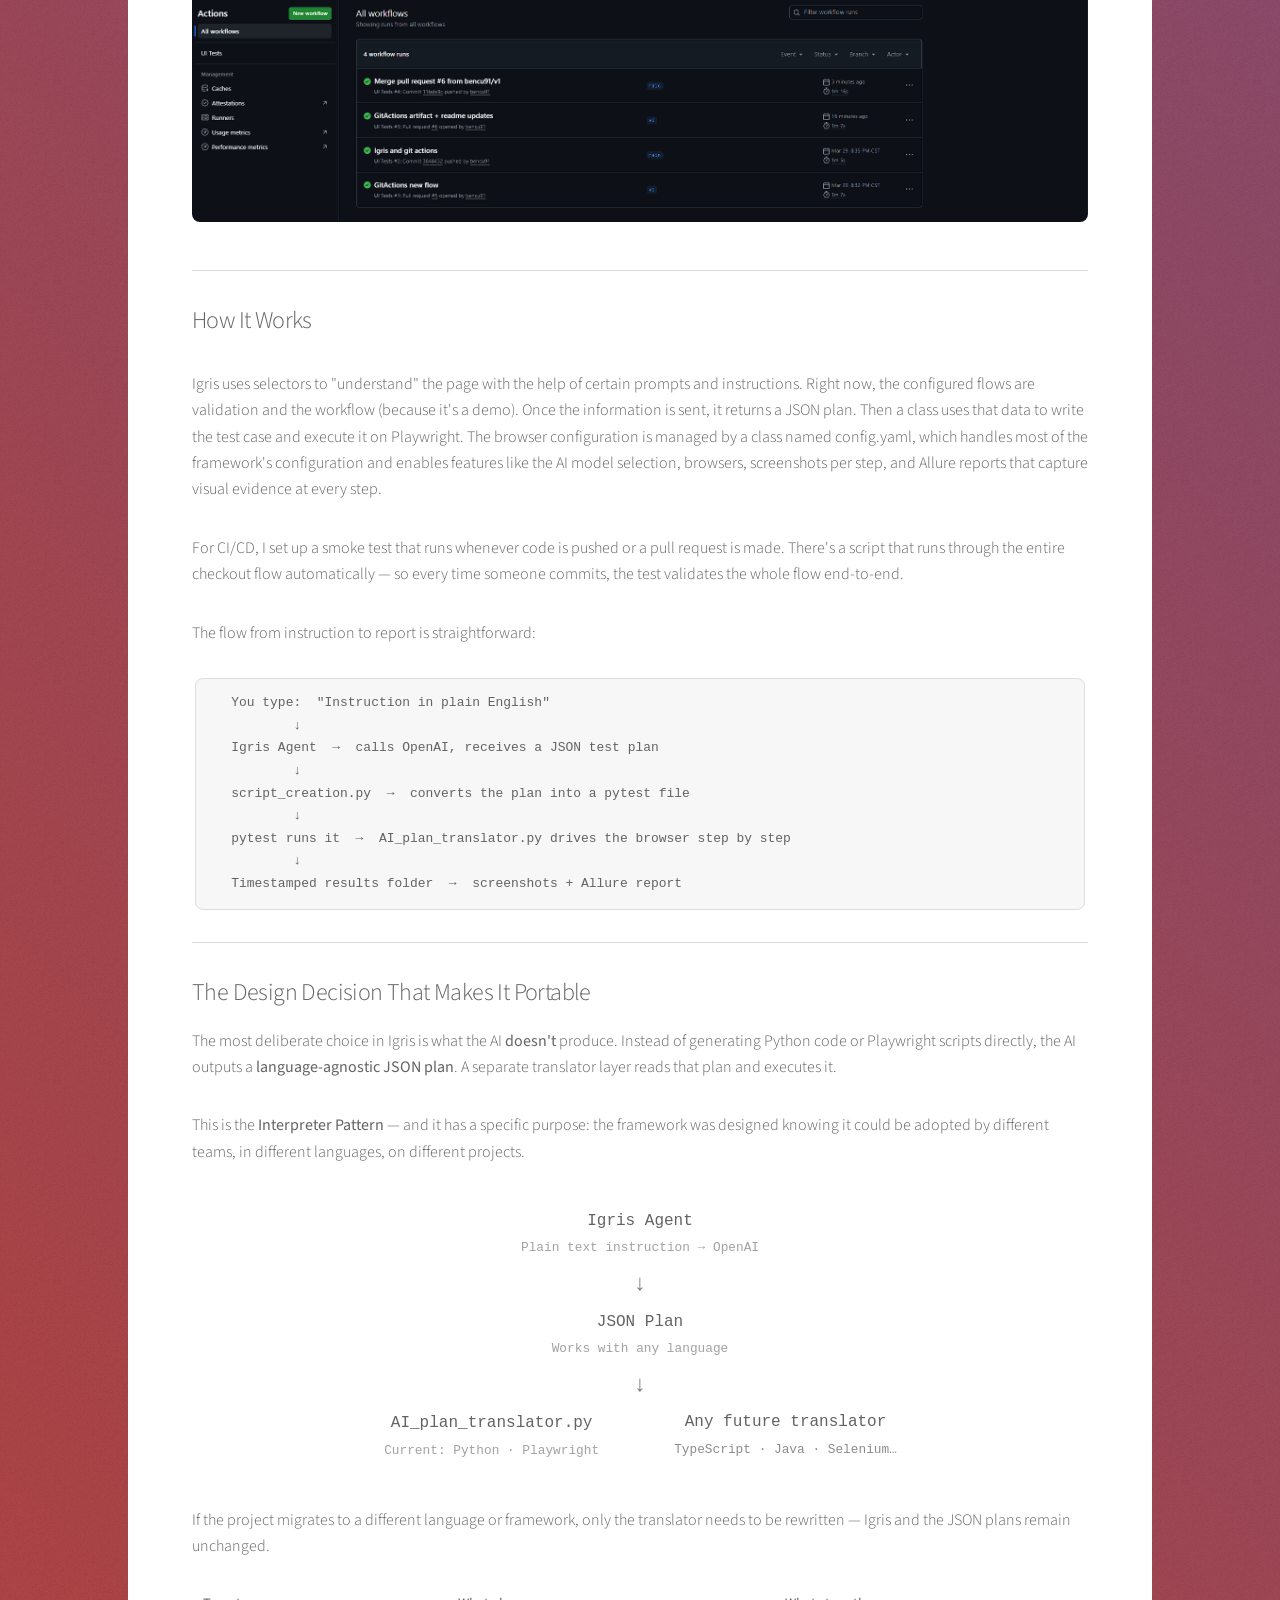
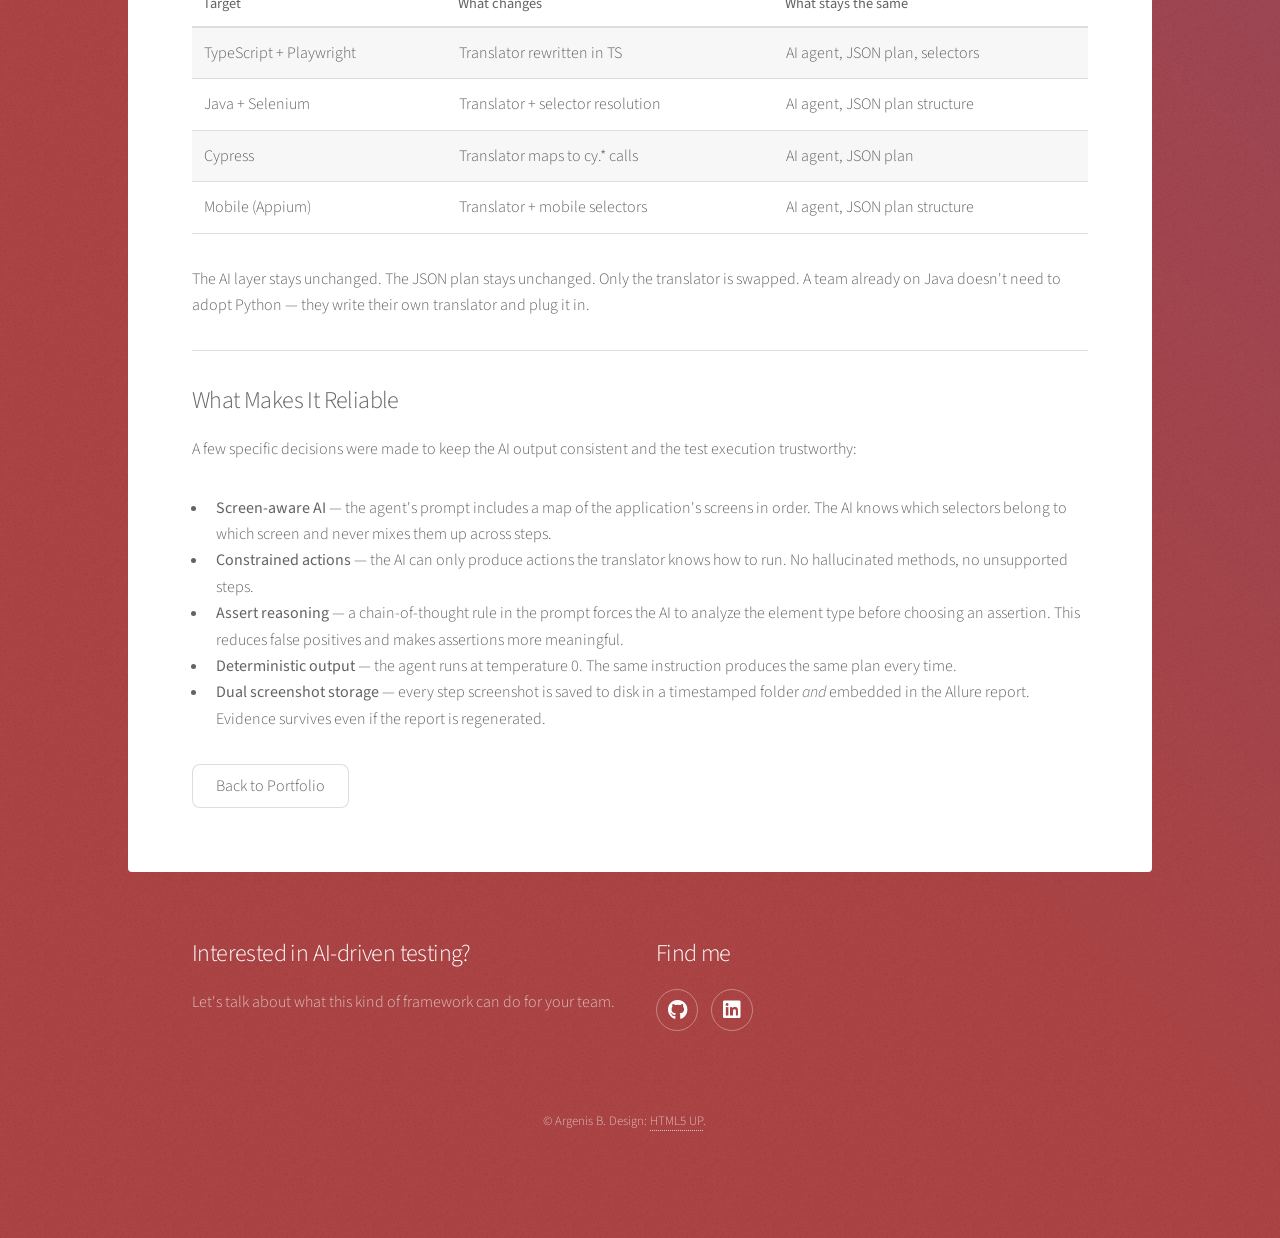
==== commit e701981f: "Small changes and rewording" ====
--- a/AI_Framework.html
+++ b/AI_Framework.html
@@ -9,8 +9,8 @@
 		<title>Igris - AI-Powered Test Automation Framework</title>
 		<meta charset="utf-8" />
 		<meta name="viewport" content="width=device-width, initial-scale=1, user-scalable=no" />
-		<link rel="stylesheet" href="https://bencu91.github.io/portfolio/assets/css/main.css" />
-		<noscript><link rel="stylesheet" href="https://bencu91.github.io/portfolio/assets/css/noscript.css" /></noscript>
+		<link rel="stylesheet" href="assets/css/main.css" />
+		<noscript><link rel="stylesheet" href="assets/css/noscript.css" /></noscript>
 	</head>
 	<body class="is-preload">
 
@@ -40,7 +40,7 @@
 					<blockquote><em>"Create a test where the user logs in with valid credentials, then adds two products, navigates to the cart, completes the checkout flow, and validates the order was completed successfully."</em></blockquote>
 
 					<h3>Step 1 — Plain text input via Streamlit</h3>
-					<p>Run app.py in cmd, then type the title and scenario to generate the test plan. No code, no selectors, no test structure required.</p>
+					<p>Run "streamlit run app.py" in cmd, then type the title and scenario to generate the test plan. No code, no selectors, no test structure required.</p>
 					<span class="image main"><img src="https://bencu91.github.io/portfolio/images/AI_Igris/01_streamlit_ui.png" alt="" /></span>
 
 					<h3>Step 2 — AI generates the JSON test plan</h3>
@@ -91,6 +91,36 @@
 					<p>The most deliberate choice in Igris is what the AI <strong>doesn't</strong> produce. Instead of generating Python code or Playwright scripts directly, the AI outputs a <strong>language-agnostic JSON plan</strong>. A separate translator layer reads that plan and executes it.</p>
 
 					<p>This is the <strong>Interpreter Pattern</strong> — and it has a specific purpose: the framework was designed knowing it could be adopted by different teams, in different languages, on different projects.</p>
+
+<div style="display:flex; flex-direction:column; align-items:center; gap:0; margin: 2em 0; font-family: monospace;">
+	<!-- Igris -->
+	<div style="background:rgba(255,255,255,0.1); border:1px solid rgba(255,255,255,0.3); border-radius:6px; padding:0.6em 2em; color:#524b4ba6; text-align:center;">
+		<strong>Igris Agent</strong><br>
+		<span style="font-size:0.8em; opacity:0.8;">Plain text instruction → OpenAI</span>
+	</div>
+	<!-- Arrow down -->
+	<div style="color:rgba(0, 0, 0, .5); font-size:1.4em; line-height:1.2;">↓</div>
+	<!-- JSON Plan -->
+	<div style="background:rgba(255,255,255,0.15); border:1px solid rgba(255,255,255,0.4); border-radius:6px; padding:0.6em 2em; color:#524b4ba6; text-align:center;">
+		<strong>JSON Plan</strong><br>
+		<span style="font-size:0.8em; opacity:0.8;">Works with any language </span>
+	</div>
+	<!-- Arrow down -->
+	<div style="color:rgba(0, 0, 0, 0.5); font-size:1.4em; line-height:1.2;">↓</div>
+	<!-- Translators -->
+	<div style="display:flex; gap:1.5em; justify-content:center; flex-wrap:wrap;">
+		<div style="background:rgba(255,255,255,0.1); border:2px solid rgba(255,255,255,0.5); border-radius:6px; padding:0.6em 1.5em; color:#524b4ba6; text-align:center;">
+			<strong>AI_plan_translator.py</strong><br>
+			<span style="font-size:0.8em; opacity:0.8;">Current: Python · Playwright</span>
+		</div>
+		<div style="background:rgba(255,255,255,0.05); border:1px dashed rgba(255,255,255,0.3); border-radius:6px; padding:0.6em 1.5em; color:#524b4ba6;text-align:center;">
+			<strong>Any future translator</strong><br>
+			<span style="font-size:0.8em;">TypeScript · Java · Selenium…</span>
+		</div>
+	</div>
+</div>
+
+					<p>If the project migrates to a different language or framework, only the translator needs to be rewritten — Igris and the JSON plans remain unchanged.</p>
 
 					<div class="table-wrapper">
 						<table>
@@ -155,8 +185,8 @@
 					<hr />
 -->
 					<ul class="actions">
-						<li><a href="#" class="button">View on GitHub</a></li>
-						<li><a href="https://bencu91.github.io/portfolio/index.html" class="button">Back to Portfolio</a></li>
+						<!-- <li><a href="https://github.com/bencu91/AI_framework" class="button">View on GitHub</a></li> -->
+						<li><a href="index.html" class="button">Back to Portfolio</a></li>
 					</ul>
 
 				</section>
@@ -169,21 +199,17 @@
 					<h2>Interested in AI-driven testing?</h2>
 					<p>Let's talk about what this kind of framework can do for your team.</p>
 					<ul class="actions">
-						<li><a href="https://bencu91.github.io/portfolio/index.html" class="button">Back to Portfolio</a></li>
+						<!-- <li><a href="index.html" class="button">Back to Portfolio</a></li> -->
 					</ul>
 				</section>
 				<section>
 					<h2>Find me</h2>
-					<dl class="alt">
-						<dt>Email</dt>
-						<dd>Available on request</dd>
-					</dl>
 					<ul class="icons">
-						<li><a href="https://github.com/bencu91" class="icon brands fa-github"><span class="label">GitHub</span></a></li>
-						<li><a href="https://linkedin.com/in/argenis-bennett" class="icon brands fa-linkedin"><span class="label">LinkedIn</span></a></li>
+						<li><a href="https://github.com/bencu91" class="icon brands fa-github alt"><span class="label">GitHub</span></a></li>
+						<li><a href="https://linkedin.com/in/argenis-bennett" class="icon brands fa-linkedin alt"><span class="label">LinkedIn</span></a></li>
 					</ul>
 				</section>
-				<p class="copyright">&copy; Argenis. Design: <a href="https://html5up.net">HTML5 UP</a>.</p>
+				<p class="copyright">&copy; Argenis B. Design: <a href="https://html5up.net">HTML5 UP</a>.</p>
 			</footer>
 
 		</div>
--- a/assets/css/main.css
+++ b/assets/css/main.css
@@ -0,0 +1,3783 @@
+@import url(fontawesome-all.min.css);
+@import 'https://fonts.googleapis.com/css?family=Source+Sans+Pro:300,400';
+
+/*
+	Stellar by HTML5 UP
+	html5up.net | @ajlkn
+	Free for personal and commercial use under the CCA 3.0 license (html5up.net/license)
+*/
+
+html, body, div, span, applet, object,
+iframe, h1, h2, h3, h4, h5, h6, p, blockquote,
+pre, a, abbr, acronym, address, big, cite,
+code, del, dfn, em, img, ins, kbd, q, s, samp,
+small, strike, strong, sub, sup, tt, var, b,
+u, i, center, dl, dt, dd, ol, ul, li, fieldset,
+form, label, legend, table, caption, tbody,
+tfoot, thead, tr, th, td, article, aside,
+canvas, details, embed, figure, figcaption,
+footer, header, hgroup, menu, nav, output, ruby,
+section, summary, time, mark, audio, video {
+	margin: 0;
+	padding: 0;
+	border: 0;
+	font-size: 100%;
+	font: inherit;
+	vertical-align: baseline;}
+
+article, aside, details, figcaption, figure,
+footer, header, hgroup, menu, nav, section {
+	display: block;}
+
+body {
+	line-height: 1;
+}
+
+ol, ul {
+	list-style: none;
+}
+
+blockquote, q {
+	quotes: none;
+}
+
+	blockquote:before, blockquote:after, q:before, q:after {
+		content: '';
+		content: none;
+	}
+
+table {
+	border-collapse: collapse;
+	border-spacing: 0;
+}
+
+body {
+	-webkit-text-size-adjust: none;
+}
+
+mark {
+	background-color: transparent;
+	color: inherit;
+}
+
+input::-moz-focus-inner {
+	border: 0;
+	padding: 0;
+}
+
+input, select, textarea {
+	-moz-appearance: none;
+	-webkit-appearance: none;
+	-ms-appearance: none;
+	appearance: none;
+}
+
+/* Basic */
+
+	@-ms-viewport {
+		width: device-width;
+	}
+
+	body {
+		-ms-overflow-style: scrollbar;
+	}
+
+	@media screen and (max-width: 480px) {
+
+		html, body {
+			min-width: 320px;
+		}
+
+	}
+
+	html {
+		box-sizing: border-box;
+	}
+
+	*, *:before, *:after {
+		box-sizing: inherit;
+	}
+	body {
+		background-color: #935d8c;
+		background-image: url("images/overlay.png"), -moz-linear-gradient(45deg, #AB3F3F 15%, #5f4d93 85%);
+		background-image: url("images/overlay.png"), -webkit-linear-gradient(45deg, #AB3F3F 15%, #5f4d93 85%);
+		background-image: url("images/overlay.png"), -ms-linear-gradient(45deg, #AB3F3F 15%, #5f4d93 85%);
+		background-image: url("images/overlay.png"), linear-gradient(45deg, #AB3F3F 15%, #5f4d93 85%);
+}
+		body.is-preload *, body.is-preload *:before, body.is-preload *:after {
+			-moz-animation: none !important;
+			-webkit-animation: none !important;
+			-ms-animation: none !important;
+			animation: none !important;
+			-moz-transition: none !important;
+			-webkit-transition: none !important;
+			-ms-transition: none !important;
+			transition: none !important;
+		}
+
+/* Type */
+
+	body {
+		background-color: #935d8c;
+		color: rgba(255, 255, 255, 0.65);
+	}
+
+	body, input, select, textarea {
+		font-family: "Source Sans Pro", Helvetica, sans-serif;
+		font-size: 17pt;
+		font-weight: 300;
+		line-height: 1.65;
+	}
+
+		@media screen and (max-width: 1680px) {
+
+			body, input, select, textarea {
+				font-size: 14pt;
+			}
+
+		}
+
+		@media screen and (max-width: 1280px) {
+
+			body, input, select, textarea {
+				font-size: 12pt;
+			}
+
+		}
+
+		@media screen and (max-width: 360px) {
+
+			body, input, select, textarea {
+				font-size: 11pt;
+			}
+
+		}
+
+	a {
+		-moz-transition: color 0.2s ease, border-bottom 0.2s ease;
+		-webkit-transition: color 0.2s ease, border-bottom 0.2s ease;
+		-ms-transition: color 0.2s ease, border-bottom 0.2s ease;
+		transition: color 0.2s ease, border-bottom 0.2s ease;
+		text-decoration: none;
+		border-bottom: dotted 1px;
+		color: inherit;
+	}
+
+		a:hover {
+			border-bottom-color: transparent;
+		}
+
+	strong, b {
+		font-weight: 400;
+	}
+
+	em, i {
+		font-style: italic;
+	}
+
+	p {
+		margin: 0 0 2em 0;
+	}
+
+		p.content {
+			-moz-columns: 20em 2;
+			-webkit-columns: 20em 2;
+			-ms-columns: 20em 2;
+			columns: 20em 2;
+			-moz-column-gap: 2em;
+			-webkit-column-gap: 2em;
+			-ms-column-gap: 2em;
+			column-gap: 2em;
+			text-align: justify;
+		}
+
+	h1, h2, h3, h4, h5, h6 {
+		font-weight: 300;
+		line-height: 1.5;
+		margin: 0 0 0.7em 0;
+		letter-spacing: -0.025em;
+	}
+
+		h1 a, h2 a, h3 a, h4 a, h5 a, h6 a {
+			color: inherit;
+			text-decoration: none;
+		}
+
+	h1 {
+		font-size: 2.5em;
+		line-height: 1.2;
+	}
+
+	h2 {
+		font-size: 1.5em;
+	}
+
+	h3 {
+		font-size: 1.25em;
+	}
+
+	h4 {
+		font-size: 1.1em;
+	}
+
+	h5 {
+		font-size: 0.9em;
+	}
+
+	h6 {
+		font-size: 0.7em;
+	}
+
+	@media screen and (max-width: 736px) {
+
+		h1 {
+			font-size: 2em;
+		}
+
+	}
+
+	sub {
+		font-size: 0.8em;
+		position: relative;
+		top: 0.5em;
+	}
+
+	sup {
+		font-size: 0.8em;
+		position: relative;
+		top: -0.5em;
+	}
+
+	blockquote {
+		border-left: solid 4px;
+		font-style: italic;
+		margin: 0 0 2em 0;
+		padding: 0.5em 0 0.5em 2em;
+	}
+
+	code {
+		border-radius: 8px;
+		border: solid 1px;
+		font-family: "Courier New", monospace;
+		font-size: 0.9em;
+		margin: 0 0.25em;
+		padding: 0.25em 0.65em;
+	}
+
+	pre {
+		-webkit-overflow-scrolling: touch;
+		font-family: "Courier New", monospace;
+		font-size: 0.9em;
+		margin: 0 0 2em 0;
+	}
+
+		pre code {
+			display: block;
+			line-height: 1.75;
+			padding: 1em 1.5em;
+			overflow-x: auto;
+		}
+
+	hr {
+		border: 0;
+		border-bottom: solid 1px;
+		margin: 2em 0;
+	}
+
+		hr.major {
+			margin: 3em 0;
+		}
+
+	.align-left {
+		text-align: left;
+	}
+
+	.align-center {
+		text-align: center;
+	}
+
+	.align-right {
+		text-align: right;
+	}
+
+	input, select, textarea {
+		color: #ffffff;
+	}
+
+	a:hover {
+		color: #ffffff;
+	}
+
+	strong, b {
+		color: #ffffff;
+	}
+
+	h1, h2, h3, h4, h5, h6 {
+		color: #ffffff;
+	}
+
+	blockquote {
+		border-left-color: rgba(255, 255, 255, 0.35);
+	}
+
+	code {
+		background: rgba(255, 255, 255, 0.075);
+		border-color: rgba(255, 255, 255, 0.35);
+	}
+
+	hr {
+		border-bottom-color: rgba(255, 255, 255, 0.35);
+	}
+
+/* Row */
+
+	.row {
+		display: flex;
+		flex-wrap: wrap;
+		box-sizing: border-box;
+		align-items: stretch;
+	}
+
+		.row > * {
+			box-sizing: border-box;
+		}
+
+		.row.gtr-uniform > * > :last-child {
+			margin-bottom: 0;
+		}
+
+		.row.aln-left {
+			justify-content: flex-start;
+		}
+
+		.row.aln-center {
+			justify-content: center;
+		}
+
+		.row.aln-right {
+			justify-content: flex-end;
+		}
+
+		.row.aln-top {
+			align-items: flex-start;
+		}
+
+		.row.aln-middle {
+			align-items: center;
+		}
+
+		.row.aln-bottom {
+			align-items: flex-end;
+		}
+
+		.row > .imp {
+			order: -1;
+		}
+
+		.row > .col-1 {
+			width: 8.33333%;
+		}
+
+		.row > .off-1 {
+			margin-left: 8.33333%;
+		}
+
+		.row > .col-2 {
+			width: 16.66667%;
+		}
+
+		.row > .off-2 {
+			margin-left: 16.66667%;
+		}
+
+		.row > .col-3 {
+			width: 25%;
+		}
+
+		.row > .off-3 {
+			margin-left: 25%;
+		}
+
+		.row > .col-4 {
+			width: 33.33333%;
+		}
+
+		.row > .off-4 {
+			margin-left: 33.33333%;
+		}
+
+		.row > .col-5 {
+			width: 41.66667%;
+		}
+
+		.row > .off-5 {
+			margin-left: 41.66667%;
+		}
+
+		.row > .col-6 {
+			width: 50%;
+		}
+
+		.row > .off-6 {
+			margin-left: 50%;
+		}
+
+		.row > .col-7 {
+			width: 58.33333%;
+		}
+
+		.row > .off-7 {
+			margin-left: 58.33333%;
+		}
+
+		.row > .col-8 {
+			width: 66.66667%;
+		}
+
+		.row > .off-8 {
+			margin-left: 66.66667%;
+		}
+
+		.row > .col-9 {
+			width: 75%;
+		}
+
+		.row > .off-9 {
+			margin-left: 75%;
+		}
+
+		.row > .col-10 {
+			width: 83.33333%;
+		}
+
+		.row > .off-10 {
+			margin-left: 83.33333%;
+		}
+
+		.row > .col-11 {
+			width: 91.66667%;
+		}
+
+		.row > .off-11 {
+			margin-left: 91.66667%;
+		}
+
+		.row > .col-12 {
+			width: 100%;
+		}
+
+		.row > .off-12 {
+			margin-left: 100%;
+		}
+
+		.row.gtr-0 {
+			margin-top: 0;
+			margin-left: 0em;
+		}
+
+			.row.gtr-0 > * {
+				padding: 0 0 0 0em;
+			}
+
+			.row.gtr-0.gtr-uniform {
+				margin-top: 0em;
+			}
+
+				.row.gtr-0.gtr-uniform > * {
+					padding-top: 0em;
+				}
+
+		.row.gtr-25 {
+			margin-top: 0;
+			margin-left: -0.375em;
+		}
+
+			.row.gtr-25 > * {
+				padding: 0 0 0 0.375em;
+			}
+
+			.row.gtr-25.gtr-uniform {
+				margin-top: -0.375em;
+			}
+
+				.row.gtr-25.gtr-uniform > * {
+					padding-top: 0.375em;
+				}
+
+		.row.gtr-50 {
+			margin-top: 0;
+			margin-left: -0.75em;
+		}
+
+			.row.gtr-50 > * {
+				padding: 0 0 0 0.75em;
+			}
+
+			.row.gtr-50.gtr-uniform {
+				margin-top: -0.75em;
+			}
+
+				.row.gtr-50.gtr-uniform > * {
+					padding-top: 0.75em;
+				}
+
+		.row {
+			margin-top: 0;
+			margin-left: -1.5em;
+		}
+
+			.row > * {
+				padding: 0 0 0 1.5em;
+			}
+
+			.row.gtr-uniform {
+				margin-top: -1.5em;
+			}
+
+				.row.gtr-uniform > * {
+					padding-top: 1.5em;
+				}
+
+		.row.gtr-150 {
+			margin-top: 0;
+			margin-left: -2.25em;
+		}
+
+			.row.gtr-150 > * {
+				padding: 0 0 0 2.25em;
+			}
+
+			.row.gtr-150.gtr-uniform {
+				margin-top: -2.25em;
+			}
+
+				.row.gtr-150.gtr-uniform > * {
+					padding-top: 2.25em;
+				}
+
+		.row.gtr-200 {
+			margin-top: 0;
+			margin-left: -3em;
+		}
+
+			.row.gtr-200 > * {
+				padding: 0 0 0 3em;
+			}
+
+			.row.gtr-200.gtr-uniform {
+				margin-top: -3em;
+			}
+
+				.row.gtr-200.gtr-uniform > * {
+					padding-top: 3em;
+				}
+
+		@media screen and (max-width: 1680px) {
+
+			.row {
+				display: flex;
+				flex-wrap: wrap;
+				box-sizing: border-box;
+				align-items: stretch;
+			}
+
+				.row > * {
+					box-sizing: border-box;
+				}
+
+				.row.gtr-uniform > * > :last-child {
+					margin-bottom: 0;
+				}
+
+				.row.aln-left {
+					justify-content: flex-start;
+				}
+
+				.row.aln-center {
+					justify-content: center;
+				}
+
+				.row.aln-right {
+					justify-content: flex-end;
+				}
+
+				.row.aln-top {
+					align-items: flex-start;
+				}
+
+				.row.aln-middle {
+					align-items: center;
+				}
+
+				.row.aln-bottom {
+					align-items: flex-end;
+				}
+
+				.row > .imp-xlarge {
+					order: -1;
+				}
+
+				.row > .col-1-xlarge {
+					width: 8.33333%;
+				}
+
+				.row > .off-1-xlarge {
+					margin-left: 8.33333%;
+				}
+
+				.row > .col-2-xlarge {
+					width: 16.66667%;
+				}
+
+				.row > .off-2-xlarge {
+					margin-left: 16.66667%;
+				}
+
+				.row > .col-3-xlarge {
+					width: 25%;
+				}
+
+				.row > .off-3-xlarge {
+					margin-left: 25%;
+				}
+
+				.row > .col-4-xlarge {
+					width: 33.33333%;
+				}
+
+				.row > .off-4-xlarge {
+					margin-left: 33.33333%;
+				}
+
+				.row > .col-5-xlarge {
+					width: 41.66667%;
+				}
+
+				.row > .off-5-xlarge {
+					margin-left: 41.66667%;
+				}
+
+				.row > .col-6-xlarge {
+					width: 50%;
+				}
+
+				.row > .off-6-xlarge {
+					margin-left: 50%;
+				}
+
+				.row > .col-7-xlarge {
+					width: 58.33333%;
+				}
+
+				.row > .off-7-xlarge {
+					margin-left: 58.33333%;
+				}
+
+				.row > .col-8-xlarge {
+					width: 66.66667%;
+				}
+
+				.row > .off-8-xlarge {
+					margin-left: 66.66667%;
+				}
+
+				.row > .col-9-xlarge {
+					width: 75%;
+				}
+
+				.row > .off-9-xlarge {
+					margin-left: 75%;
+				}
+
+				.row > .col-10-xlarge {
+					width: 83.33333%;
+				}
+
+				.row > .off-10-xlarge {
+					margin-left: 83.33333%;
+				}
+
+				.row > .col-11-xlarge {
+					width: 91.66667%;
+				}
+
+				.row > .off-11-xlarge {
+					margin-left: 91.66667%;
+				}
+
+				.row > .col-12-xlarge {
+					width: 100%;
+				}
+
+				.row > .off-12-xlarge {
+					margin-left: 100%;
+				}
+
+				.row.gtr-0 {
+					margin-top: 0;
+					margin-left: 0em;
+				}
+
+					.row.gtr-0 > * {
+						padding: 0 0 0 0em;
+					}
+
+					.row.gtr-0.gtr-uniform {
+						margin-top: 0em;
+					}
+
+						.row.gtr-0.gtr-uniform > * {
+							padding-top: 0em;
+						}
+
+				.row.gtr-25 {
+					margin-top: 0;
+					margin-left: -0.375em;
+				}
+
+					.row.gtr-25 > * {
+						padding: 0 0 0 0.375em;
+					}
+
+					.row.gtr-25.gtr-uniform {
+						margin-top: -0.375em;
+					}
+
+						.row.gtr-25.gtr-uniform > * {
+							padding-top: 0.375em;
+						}
+
+				.row.gtr-50 {
+					margin-top: 0;
+					margin-left: -0.75em;
+				}
+
+					.row.gtr-50 > * {
+						padding: 0 0 0 0.75em;
+					}
+
+					.row.gtr-50.gtr-uniform {
+						margin-top: -0.75em;
+					}
+
+						.row.gtr-50.gtr-uniform > * {
+							padding-top: 0.75em;
+						}
+
+				.row {
+					margin-top: 0;
+					margin-left: -1.5em;
+				}
+
+					.row > * {
+						padding: 0 0 0 1.5em;
+					}
+
+					.row.gtr-uniform {
+						margin-top: -1.5em;
+					}
+
+						.row.gtr-uniform > * {
+							padding-top: 1.5em;
+						}
+
+				.row.gtr-150 {
+					margin-top: 0;
+					margin-left: -2.25em;
+				}
+
+					.row.gtr-150 > * {
+						padding: 0 0 0 2.25em;
+					}
+
+					.row.gtr-150.gtr-uniform {
+						margin-top: -2.25em;
+					}
+
+						.row.gtr-150.gtr-uniform > * {
+							padding-top: 2.25em;
+						}
+
+				.row.gtr-200 {
+					margin-top: 0;
+					margin-left: -3em;
+				}
+
+					.row.gtr-200 > * {
+						padding: 0 0 0 3em;
+					}
+
+					.row.gtr-200.gtr-uniform {
+						margin-top: -3em;
+					}
+
+						.row.gtr-200.gtr-uniform > * {
+							padding-top: 3em;
+						}
+
+		}
+
+		@media screen and (max-width: 1280px) {
+
+			.row {
+				display: flex;
+				flex-wrap: wrap;
+				box-sizing: border-box;
+				align-items: stretch;
+			}
+
+				.row > * {
+					box-sizing: border-box;
+				}
+
+				.row.gtr-uniform > * > :last-child {
+					margin-bottom: 0;
+				}
+
+				.row.aln-left {
+					justify-content: flex-start;
+				}
+
+				.row.aln-center {
+					justify-content: center;
+				}
+
+				.row.aln-right {
+					justify-content: flex-end;
+				}
+
+				.row.aln-top {
+					align-items: flex-start;
+				}
+
+				.row.aln-middle {
+					align-items: center;
+				}
+
+				.row.aln-bottom {
+					align-items: flex-end;
+				}
+
+				.row > .imp-large {
+					order: -1;
+				}
+
+				.row > .col-1-large {
+					width: 8.33333%;
+				}
+
+				.row > .off-1-large {
+					margin-left: 8.33333%;
+				}
+
+				.row > .col-2-large {
+					width: 16.66667%;
+				}
+
+				.row > .off-2-large {
+					margin-left: 16.66667%;
+				}
+
+				.row > .col-3-large {
+					width: 25%;
+				}
+
+				.row > .off-3-large {
+					margin-left: 25%;
+				}
+
+				.row > .col-4-large {
+					width: 33.33333%;
+				}
+
+				.row > .off-4-large {
+					margin-left: 33.33333%;
+				}
+
+				.row > .col-5-large {
+					width: 41.66667%;
+				}
+
+				.row > .off-5-large {
+					margin-left: 41.66667%;
+				}
+
+				.row > .col-6-large {
+					width: 50%;
+				}
+
+				.row > .off-6-large {
+					margin-left: 50%;
+				}
+
+				.row > .col-7-large {
+					width: 58.33333%;
+				}
+
+				.row > .off-7-large {
+					margin-left: 58.33333%;
+				}
+
+				.row > .col-8-large {
+					width: 66.66667%;
+				}
+
+				.row > .off-8-large {
+					margin-left: 66.66667%;
+				}
+
+				.row > .col-9-large {
+					width: 75%;
+				}
+
+				.row > .off-9-large {
+					margin-left: 75%;
+				}
+
+				.row > .col-10-large {
+					width: 83.33333%;
+				}
+
+				.row > .off-10-large {
+					margin-left: 83.33333%;
+				}
+
+				.row > .col-11-large {
+					width: 91.66667%;
+				}
+
+				.row > .off-11-large {
+					margin-left: 91.66667%;
+				}
+
+				.row > .col-12-large {
+					width: 100%;
+				}
+
+				.row > .off-12-large {
+					margin-left: 100%;
+				}
+
+				.row.gtr-0 {
+					margin-top: 0;
+					margin-left: 0em;
+				}
+
+					.row.gtr-0 > * {
+						padding: 0 0 0 0em;
+					}
+
+					.row.gtr-0.gtr-uniform {
+						margin-top: 0em;
+					}
+
+						.row.gtr-0.gtr-uniform > * {
+							padding-top: 0em;
+						}
+
+				.row.gtr-25 {
+					margin-top: 0;
+					margin-left: -0.375em;
+				}
+
+					.row.gtr-25 > * {
+						padding: 0 0 0 0.375em;
+					}
+
+					.row.gtr-25.gtr-uniform {
+						margin-top: -0.375em;
+					}
+
+						.row.gtr-25.gtr-uniform > * {
+							padding-top: 0.375em;
+						}
+
+				.row.gtr-50 {
+					margin-top: 0;
+					margin-left: -0.75em;
+				}
+
+					.row.gtr-50 > * {
+						padding: 0 0 0 0.75em;
+					}
+
+					.row.gtr-50.gtr-uniform {
+						margin-top: -0.75em;
+					}
+
+						.row.gtr-50.gtr-uniform > * {
+							padding-top: 0.75em;
+						}
+
+				.row {
+					margin-top: 0;
+					margin-left: -1.5em;
+				}
+
+					.row > * {
+						padding: 0 0 0 1.5em;
+					}
+
+					.row.gtr-uniform {
+						margin-top: -1.5em;
+					}
+
+						.row.gtr-uniform > * {
+							padding-top: 1.5em;
+						}
+
+				.row.gtr-150 {
+					margin-top: 0;
+					margin-left: -2.25em;
+				}
+
+					.row.gtr-150 > * {
+						padding: 0 0 0 2.25em;
+					}
+
+					.row.gtr-150.gtr-uniform {
+						margin-top: -2.25em;
+					}
+
+						.row.gtr-150.gtr-uniform > * {
+							padding-top: 2.25em;
+						}
+
+				.row.gtr-200 {
+					margin-top: 0;
+					margin-left: -3em;
+				}
+
+					.row.gtr-200 > * {
+						padding: 0 0 0 3em;
+					}
+
+					.row.gtr-200.gtr-uniform {
+						margin-top: -3em;
+					}
+
+						.row.gtr-200.gtr-uniform > * {
+							padding-top: 3em;
+						}
+
+		}
+
+		@media screen and (max-width: 980px) {
+
+			.row {
+				display: flex;
+				flex-wrap: wrap;
+				box-sizing: border-box;
+				align-items: stretch;
+			}
+
+				.row > * {
+					box-sizing: border-box;
+				}
+
+				.row.gtr-uniform > * > :last-child {
+					margin-bottom: 0;
+				}
+
+				.row.aln-left {
+					justify-content: flex-start;
+				}
+
+				.row.aln-center {
+					justify-content: center;
+				}
+
+				.row.aln-right {
+					justify-content: flex-end;
+				}
+
+				.row.aln-top {
+					align-items: flex-start;
+				}
+
+				.row.aln-middle {
+					align-items: center;
+				}
+
+				.row.aln-bottom {
+					align-items: flex-end;
+				}
+
+				.row > .imp-medium {
+					order: -1;
+				}
+
+				.row > .col-1-medium {
+					width: 8.33333%;
+				}
+
+				.row > .off-1-medium {
+					margin-left: 8.33333%;
+				}
+
+				.row > .col-2-medium {
+					width: 16.66667%;
+				}
+
+				.row > .off-2-medium {
+					margin-left: 16.66667%;
+				}
+
+				.row > .col-3-medium {
+					width: 25%;
+				}
+
+				.row > .off-3-medium {
+					margin-left: 25%;
+				}
+
+				.row > .col-4-medium {
+					width: 33.33333%;
+				}
+
+				.row > .off-4-medium {
+					margin-left: 33.33333%;
+				}
+
+				.row > .col-5-medium {
+					width: 41.66667%;
+				}
+
+				.row > .off-5-medium {
+					margin-left: 41.66667%;
+				}
+
+				.row > .col-6-medium {
+					width: 50%;
+				}
+
+				.row > .off-6-medium {
+					margin-left: 50%;
+				}
+
+				.row > .col-7-medium {
+					width: 58.33333%;
+				}
+
+				.row > .off-7-medium {
+					margin-left: 58.33333%;
+				}
+
+				.row > .col-8-medium {
+					width: 66.66667%;
+				}
+
+				.row > .off-8-medium {
+					margin-left: 66.66667%;
+				}
+
+				.row > .col-9-medium {
+					width: 75%;
+				}
+
+				.row > .off-9-medium {
+					margin-left: 75%;
+				}
+
+				.row > .col-10-medium {
+					width: 83.33333%;
+				}
+
+				.row > .off-10-medium {
+					margin-left: 83.33333%;
+				}
+
+				.row > .col-11-medium {
+					width: 91.66667%;
+				}
+
+				.row > .off-11-medium {
+					margin-left: 91.66667%;
+				}
+
+				.row > .col-12-medium {
+					width: 100%;
+				}
+
+				.row > .off-12-medium {
+					margin-left: 100%;
+				}
+
+				.row.gtr-0 {
+					margin-top: 0;
+					margin-left: 0em;
+				}
+
+					.row.gtr-0 > * {
+						padding: 0 0 0 0em;
+					}
+
+					.row.gtr-0.gtr-uniform {
+						margin-top: 0em;
+					}
+
+						.row.gtr-0.gtr-uniform > * {
+							padding-top: 0em;
+						}
+
+				.row.gtr-25 {
+					margin-top: 0;
+					margin-left: -0.375em;
+				}
+
+					.row.gtr-25 > * {
+						padding: 0 0 0 0.375em;
+					}
+
+					.row.gtr-25.gtr-uniform {
+						margin-top: -0.375em;
+					}
+
+						.row.gtr-25.gtr-uniform > * {
+							padding-top: 0.375em;
+						}
+
+				.row.gtr-50 {
+					margin-top: 0;
+					margin-left: -0.75em;
+				}
+
+					.row.gtr-50 > * {
+						padding: 0 0 0 0.75em;
+					}
+
+					.row.gtr-50.gtr-uniform {
+						margin-top: -0.75em;
+					}
+
+						.row.gtr-50.gtr-uniform > * {
+							padding-top: 0.75em;
+						}
+
+				.row {
+					margin-top: 0;
+					margin-left: -1.5em;
+				}
+
+					.row > * {
+						padding: 0 0 0 1.5em;
+					}
+
+					.row.gtr-uniform {
+						margin-top: -1.5em;
+					}
+
+						.row.gtr-uniform > * {
+							padding-top: 1.5em;
+						}
+
+				.row.gtr-150 {
+					margin-top: 0;
+					margin-left: -2.25em;
+				}
+
+					.row.gtr-150 > * {
+						padding: 0 0 0 2.25em;
+					}
+
+					.row.gtr-150.gtr-uniform {
+						margin-top: -2.25em;
+					}
+
+						.row.gtr-150.gtr-uniform > * {
+							padding-top: 2.25em;
+						}
+
+				.row.gtr-200 {
+					margin-top: 0;
+					margin-left: -3em;
+				}
+
+					.row.gtr-200 > * {
+						padding: 0 0 0 3em;
+					}
+
+					.row.gtr-200.gtr-uniform {
+						margin-top: -3em;
+					}
+
+						.row.gtr-200.gtr-uniform > * {
+							padding-top: 3em;
+						}
+
+		}
+
+		@media screen and (max-width: 736px) {
+
+			.row {
+				display: flex;
+				flex-wrap: wrap;
+				box-sizing: border-box;
+				align-items: stretch;
+			}
+
+				.row > * {
+					box-sizing: border-box;
+				}
+
+				.row.gtr-uniform > * > :last-child {
+					margin-bottom: 0;
+				}
+
+				.row.aln-left {
+					justify-content: flex-start;
+				}
+
+				.row.aln-center {
+					justify-content: center;
+				}
+
+				.row.aln-right {
+					justify-content: flex-end;
+				}
+
+				.row.aln-top {
+					align-items: flex-start;
+				}
+
+				.row.aln-middle {
+					align-items: center;
+				}
+
+				.row.aln-bottom {
+					align-items: flex-end;
+				}
+
+				.row > .imp-small {
+					order: -1;
+				}
+
+				.row > .col-1-small {
+					width: 8.33333%;
+				}
+
+				.row > .off-1-small {
+					margin-left: 8.33333%;
+				}
+
+				.row > .col-2-small {
+					width: 16.66667%;
+				}
+
+				.row > .off-2-small {
+					margin-left: 16.66667%;
+				}
+
+				.row > .col-3-small {
+					width: 25%;
+				}
+
+				.row > .off-3-small {
+					margin-left: 25%;
+				}
+
+				.row > .col-4-small {
+					width: 33.33333%;
+				}
+
+				.row > .off-4-small {
+					margin-left: 33.33333%;
+				}
+
+				.row > .col-5-small {
+					width: 41.66667%;
+				}
+
+				.row > .off-5-small {
+					margin-left: 41.66667%;
+				}
+
+				.row > .col-6-small {
+					width: 50%;
+				}
+
+				.row > .off-6-small {
+					margin-left: 50%;
+				}
+
+				.row > .col-7-small {
+					width: 58.33333%;
+				}
+
+				.row > .off-7-small {
+					margin-left: 58.33333%;
+				}
+
+				.row > .col-8-small {
+					width: 66.66667%;
+				}
+
+				.row > .off-8-small {
+					margin-left: 66.66667%;
+				}
+
+				.row > .col-9-small {
+					width: 75%;
+				}
+
+				.row > .off-9-small {
+					margin-left: 75%;
+				}
+
+				.row > .col-10-small {
+					width: 83.33333%;
+				}
+
+				.row > .off-10-small {
+					margin-left: 83.33333%;
+				}
+
+				.row > .col-11-small {
+					width: 91.66667%;
+				}
+
+				.row > .off-11-small {
+					margin-left: 91.66667%;
+				}
+
+				.row > .col-12-small {
+					width: 100%;
+				}
+
+				.row > .off-12-small {
+					margin-left: 100%;
+				}
+
+				.row.gtr-0 {
+					margin-top: 0;
+					margin-left: 0em;
+				}
+
+					.row.gtr-0 > * {
+						padding: 0 0 0 0em;
+					}
+
+					.row.gtr-0.gtr-uniform {
+						margin-top: 0em;
+					}
+
+						.row.gtr-0.gtr-uniform > * {
+							padding-top: 0em;
+						}
+
+				.row.gtr-25 {
+					margin-top: 0;
+					margin-left: -0.25em;
+				}
+
+					.row.gtr-25 > * {
+						padding: 0 0 0 0.25em;
+					}
+
+					.row.gtr-25.gtr-uniform {
+						margin-top: -0.25em;
+					}
+
+						.row.gtr-25.gtr-uniform > * {
+							padding-top: 0.25em;
+						}
+
+				.row.gtr-50 {
+					margin-top: 0;
+					margin-left: -0.5em;
+				}
+
+					.row.gtr-50 > * {
+						padding: 0 0 0 0.5em;
+					}
+
+					.row.gtr-50.gtr-uniform {
+						margin-top: -0.5em;
+					}
+
+						.row.gtr-50.gtr-uniform > * {
+							padding-top: 0.5em;
+						}
+
+				.row {
+					margin-top: 0;
+					margin-left: -1em;
+				}
+
+					.row > * {
+						padding: 0 0 0 1em;
+					}
+
+					.row.gtr-uniform {
+						margin-top: -1em;
+					}
+
+						.row.gtr-uniform > * {
+							padding-top: 1em;
+						}
+
+				.row.gtr-150 {
+					margin-top: 0;
+					margin-left: -1.5em;
+				}
+
+					.row.gtr-150 > * {
+						padding: 0 0 0 1.5em;
+					}
+
+					.row.gtr-150.gtr-uniform {
+						margin-top: -1.5em;
+					}
+
+						.row.gtr-150.gtr-uniform > * {
+							padding-top: 1.5em;
+						}
+
+				.row.gtr-200 {
+					margin-top: 0;
+					margin-left: -2em;
+				}
+
+					.row.gtr-200 > * {
+						padding: 0 0 0 2em;
+					}
+
+					.row.gtr-200.gtr-uniform {
+						margin-top: -2em;
+					}
+
+						.row.gtr-200.gtr-uniform > * {
+							padding-top: 2em;
+						}
+
+		}
+
+		@media screen and (max-width: 480px) {
+
+			.row {
+				display: flex;
+				flex-wrap: wrap;
+				box-sizing: border-box;
+				align-items: stretch;
+			}
+
+				.row > * {
+					box-sizing: border-box;
+				}
+
+				.row.gtr-uniform > * > :last-child {
+					margin-bottom: 0;
+				}
+
+				.row.aln-left {
+					justify-content: flex-start;
+				}
+
+				.row.aln-center {
+					justify-content: center;
+				}
+
+				.row.aln-right {
+					justify-content: flex-end;
+				}
+
+				.row.aln-top {
+					align-items: flex-start;
+				}
+
+				.row.aln-middle {
+					align-items: center;
+				}
+
+				.row.aln-bottom {
+					align-items: flex-end;
+				}
+
+				.row > .imp-xsmall {
+					order: -1;
+				}
+
+				.row > .col-1-xsmall {
+					width: 8.33333%;
+				}
+
+				.row > .off-1-xsmall {
+					margin-left: 8.33333%;
+				}
+
+				.row > .col-2-xsmall {
+					width: 16.66667%;
+				}
+
+				.row > .off-2-xsmall {
+					margin-left: 16.66667%;
+				}
+
+				.row > .col-3-xsmall {
+					width: 25%;
+				}
+
+				.row > .off-3-xsmall {
+					margin-left: 25%;
+				}
+
+				.row > .col-4-xsmall {
+					width: 33.33333%;
+				}
+
+				.row > .off-4-xsmall {
+					margin-left: 33.33333%;
+				}
+
+				.row > .col-5-xsmall {
+					width: 41.66667%;
+				}
+
+				.row > .off-5-xsmall {
+					margin-left: 41.66667%;
+				}
+
+				.row > .col-6-xsmall {
+					width: 50%;
+				}
+
+				.row > .off-6-xsmall {
+					margin-left: 50%;
+				}
+
+				.row > .col-7-xsmall {
+					width: 58.33333%;
+				}
+
+				.row > .off-7-xsmall {
+					margin-left: 58.33333%;
+				}
+
+				.row > .col-8-xsmall {
+					width: 66.66667%;
+				}
+
+				.row > .off-8-xsmall {
+					margin-left: 66.66667%;
+				}
+
+				.row > .col-9-xsmall {
+					width: 75%;
+				}
+
+				.row > .off-9-xsmall {
+					margin-left: 75%;
+				}
+
+				.row > .col-10-xsmall {
+					width: 83.33333%;
+				}
+
+				.row > .off-10-xsmall {
+					margin-left: 83.33333%;
+				}
+
+				.row > .col-11-xsmall {
+					width: 91.66667%;
+				}
+
+				.row > .off-11-xsmall {
+					margin-left: 91.66667%;
+				}
+
+				.row > .col-12-xsmall {
+					width: 100%;
+				}
+
+				.row > .off-12-xsmall {
+					margin-left: 100%;
+				}
+
+				.row.gtr-0 {
+					margin-top: 0;
+					margin-left: 0em;
+				}
+
+					.row.gtr-0 > * {
+						padding: 0 0 0 0em;
+					}
+
+					.row.gtr-0.gtr-uniform {
+						margin-top: 0em;
+					}
+
+						.row.gtr-0.gtr-uniform > * {
+							padding-top: 0em;
+						}
+
+				.row.gtr-25 {
+					margin-top: 0;
+					margin-left: -0.3125em;
+				}
+
+					.row.gtr-25 > * {
+						padding: 0 0 0 0.3125em;
+					}
+
+					.row.gtr-25.gtr-uniform {
+						margin-top: -0.3125em;
+					}
+
+						.row.gtr-25.gtr-uniform > * {
+							padding-top: 0.3125em;
+						}
+
+				.row.gtr-50 {
+					margin-top: 0;
+					margin-left: -0.625em;
+				}
+
+					.row.gtr-50 > * {
+						padding: 0 0 0 0.625em;
+					}
+
+					.row.gtr-50.gtr-uniform {
+						margin-top: -0.625em;
+					}
+
+						.row.gtr-50.gtr-uniform > * {
+							padding-top: 0.625em;
+						}
+
+				.row {
+					margin-top: 0;
+					margin-left: -1.25em;
+				}
+
+					.row > * {
+						padding: 0 0 0 1.25em;
+					}
+
+					.row.gtr-uniform {
+						margin-top: -1.25em;
+					}
+
+						.row.gtr-uniform > * {
+							padding-top: 1.25em;
+						}
+
+				.row.gtr-150 {
+					margin-top: 0;
+					margin-left: -1.875em;
+				}
+
+					.row.gtr-150 > * {
+						padding: 0 0 0 1.875em;
+					}
+
+					.row.gtr-150.gtr-uniform {
+						margin-top: -1.875em;
+					}
+
+						.row.gtr-150.gtr-uniform > * {
+							padding-top: 1.875em;
+						}
+
+				.row.gtr-200 {
+					margin-top: 0;
+					margin-left: -2.5em;
+				}
+
+					.row.gtr-200 > * {
+						padding: 0 0 0 2.5em;
+					}
+
+					.row.gtr-200.gtr-uniform {
+						margin-top: -2.5em;
+					}
+
+						.row.gtr-200.gtr-uniform > * {
+							padding-top: 2.5em;
+						}
+
+		}
+
+/* Box */
+
+	.box {
+		border-radius: 8px;
+		border: solid;
+		margin-bottom: 2em;
+		padding: 1.5em;
+	}
+
+		.box > :last-child,
+		.box > :last-child > :last-child,
+		.box > :last-child > :last-child > :last-child {
+			margin-bottom: 0;
+		}
+
+		.box.alt {
+			border: 0;
+			border-radius: 0;
+			padding: 0;
+		}
+
+	.box {
+		border-color: rgba(255, 255, 255, 0.35);
+	}
+
+/* Button */
+
+	input[type="submit"],
+	input[type="reset"],
+	input[type="button"],
+	button,
+	.button {
+		-moz-appearance: none;
+		-webkit-appearance: none;
+		-ms-appearance: none;
+		appearance: none;
+		-moz-transition: background-color 0.2s ease-in-out, color 0.2s ease-in-out;
+		-webkit-transition: background-color 0.2s ease-in-out, color 0.2s ease-in-out;
+		-ms-transition: background-color 0.2s ease-in-out, color 0.2s ease-in-out;
+		transition: background-color 0.2s ease-in-out, color 0.2s ease-in-out;
+		border-radius: 8px;
+		border: 0;
+		cursor: pointer;
+		display: inline-block;
+		font-weight: 300;
+		height: 2.75em;
+		line-height: 2.75em;
+		min-width: 9.25em;
+		padding: 0 1.5em;
+		text-align: center;
+		text-decoration: none;
+		white-space: nowrap;
+	}
+
+		input[type="submit"].icon,
+		input[type="reset"].icon,
+		input[type="button"].icon,
+		button.icon,
+		.button.icon {
+			padding-left: 1.35em;
+		}
+
+			input[type="submit"].icon:before,
+			input[type="reset"].icon:before,
+			input[type="button"].icon:before,
+			button.icon:before,
+			.button.icon:before {
+				margin-right: 0.5em;
+			}
+
+		input[type="submit"].fit,
+		input[type="reset"].fit,
+		input[type="button"].fit,
+		button.fit,
+		.button.fit {
+			width: 100%;
+		}
+
+		input[type="submit"].small,
+		input[type="reset"].small,
+		input[type="button"].small,
+		button.small,
+		.button.small {
+			font-size: 0.8em;
+		}
+
+		input[type="submit"].large,
+		input[type="reset"].large,
+		input[type="button"].large,
+		button.large,
+		.button.large {
+			font-size: 1.35em;
+		}
+
+		input[type="submit"].disabled, input[type="submit"]:disabled,
+		input[type="reset"].disabled,
+		input[type="reset"]:disabled,
+		input[type="button"].disabled,
+		input[type="button"]:disabled,
+		button.disabled,
+		button:disabled,
+		.button.disabled,
+		.button:disabled {
+			pointer-events: none;
+			opacity: 0.25;
+		}
+
+		@media screen and (max-width: 736px) {
+
+			input[type="submit"],
+			input[type="reset"],
+			input[type="button"],
+			button,
+			.button {
+				min-width: 0;
+			}
+
+		}
+
+	input[type="submit"],
+	input[type="reset"],
+	input[type="button"],
+	button,
+	.button {
+		background-color: transparent;
+		box-shadow: inset 0 0 0 1px rgba(255, 255, 255, 0.35);
+		color: #ffffff !important;
+	}
+
+		input[type="submit"]:hover,
+		input[type="reset"]:hover,
+		input[type="button"]:hover,
+		button:hover,
+		.button:hover {
+			background-color: rgba(255, 255, 255, 0.075);
+		}
+
+		input[type="submit"]:active,
+		input[type="reset"]:active,
+		input[type="button"]:active,
+		button:active,
+		.button:active {
+			background-color: rgba(255, 255, 255, 0.2);
+		}
+
+		input[type="submit"].icon:before,
+		input[type="reset"].icon:before,
+		input[type="button"].icon:before,
+		button.icon:before,
+		.button.icon:before {
+			color: rgba(255, 255, 255, 0.5);
+		}
+
+		input[type="submit"].primary,
+		input[type="reset"].primary,
+		input[type="button"].primary,
+		button.primary,
+		.button.primary {
+			background-color: #8cc9f0;
+			color: #ffffff !important;
+			box-shadow: none;
+		}
+
+			input[type="submit"].primary:hover,
+			input[type="reset"].primary:hover,
+			input[type="button"].primary:hover,
+			button.primary:hover,
+			.button.primary:hover {
+				background-color: #9acff2;
+			}
+
+			input[type="submit"].primary:active,
+			input[type="reset"].primary:active,
+			input[type="button"].primary:active,
+			button.primary:active,
+			.button.primary:active {
+				background-color: #7ec3ee;
+			}
+
+			input[type="submit"].primary.icon:before,
+			input[type="reset"].primary.icon:before,
+			input[type="button"].primary.icon:before,
+			button.primary.icon:before,
+			.button.primary.icon:before {
+				color: #ffffff !important;
+			}
+
+/* Form */
+
+	form {
+		margin: 0 0 2em 0;
+	}
+
+	label {
+		display: block;
+		font-size: 0.9em;
+		font-weight: 400;
+		margin: 0 0 1em 0;
+	}
+
+	input[type="text"],
+	input[type="password"],
+	input[type="email"],
+	select,
+	textarea {
+		-moz-appearance: none;
+		-webkit-appearance: none;
+		-ms-appearance: none;
+		appearance: none;
+		border-radius: 8px;
+		border: solid 1px;
+		color: inherit;
+		display: block;
+		outline: 0;
+		padding: 0 1em;
+		text-decoration: none;
+		width: 100%;
+	}
+
+		input[type="text"]:invalid,
+		input[type="password"]:invalid,
+		input[type="email"]:invalid,
+		select:invalid,
+		textarea:invalid {
+			box-shadow: none;
+		}
+
+	select {
+		background-size: 1.25rem;
+		background-repeat: no-repeat;
+		background-position: calc(100% - 1rem) center;
+		height: 2.75em;
+		padding-right: 2.75em;
+		text-overflow: ellipsis;
+	}
+
+		select:focus::-ms-value {
+			background-color: transparent;
+		}
+
+		select::-ms-expand {
+			display: none;
+		}
+
+	input[type="text"],
+	input[type="password"],
+	input[type="email"],
+	select {
+		height: 2.75em;
+	}
+
+	textarea {
+		padding: 0.75em 1em;
+	}
+
+	input[type="checkbox"],
+	input[type="radio"] {
+		-moz-appearance: none;
+		-webkit-appearance: none;
+		-ms-appearance: none;
+		appearance: none;
+		display: block;
+		float: left;
+		margin-right: -2em;
+		opacity: 0;
+		width: 1em;
+		z-index: -1;
+	}
+
+		input[type="checkbox"] + label,
+		input[type="radio"] + label {
+			text-decoration: none;
+			cursor: pointer;
+			display: inline-block;
+			font-size: 1em;
+			font-weight: 300;
+			padding-left: 2.4em;
+			padding-right: 0.75em;
+			position: relative;
+		}
+
+			input[type="checkbox"] + label:before,
+			input[type="radio"] + label:before {
+				-moz-osx-font-smoothing: grayscale;
+				-webkit-font-smoothing: antialiased;
+				display: inline-block;
+				font-style: normal;
+				font-variant: normal;
+				text-rendering: auto;
+				line-height: 1;
+				text-transform: none !important;
+				font-family: 'Font Awesome 5 Free';
+				font-weight: 900;
+			}
+
+			input[type="checkbox"] + label:before,
+			input[type="radio"] + label:before {
+				border-radius: 8px;
+				border: solid 1px;
+				content: '';
+				display: inline-block;
+				font-size: 0.8em;
+				height: 2.0625em;
+				left: 0;
+				line-height: 2.0625em;
+				position: absolute;
+				text-align: center;
+				top: 0;
+				width: 2.0625em;
+			}
+
+		input[type="checkbox"]:checked + label:before,
+		input[type="radio"]:checked + label:before {
+			content: '\f00c';
+		}
+
+	input[type="checkbox"] + label:before {
+		border-radius: 8px;
+	}
+
+	input[type="radio"] + label:before {
+		border-radius: 100%;
+	}
+
+	::-webkit-input-placeholder {
+		opacity: 1.0;
+	}
+
+	:-moz-placeholder {
+		opacity: 1.0;
+	}
+
+	::-moz-placeholder {
+		opacity: 1.0;
+	}
+
+	:-ms-input-placeholder {
+		opacity: 1.0;
+	}
+
+	label {
+		color: #ffffff;
+	}
+
+	input[type="text"],
+	input[type="password"],
+	input[type="email"],
+	select,
+	textarea {
+		background-color: rgba(255, 255, 255, 0.075);
+		border-color: rgba(255, 255, 255, 0.35);
+	}
+
+		input[type="text"]:focus,
+		input[type="password"]:focus,
+		input[type="email"]:focus,
+		select:focus,
+		textarea:focus {
+			border-color: #8cc9f0;
+			box-shadow: 0 0 0 1px #8cc9f0;
+		}
+
+	select {
+		background-image: url("data:image/svg+xml;charset=utf8,%3Csvg xmlns='http://www.w3.org/2000/svg' width='40' height='40' preserveAspectRatio='none' viewBox='0 0 40 40'%3E%3Cpath d='M9.4,12.3l10.4,10.4l10.4-10.4c0.2-0.2,0.5-0.4,0.9-0.4c0.3,0,0.6,0.1,0.9,0.4l3.3,3.3c0.2,0.2,0.4,0.5,0.4,0.9 c0,0.4-0.1,0.6-0.4,0.9L20.7,31.9c-0.2,0.2-0.5,0.4-0.9,0.4c-0.3,0-0.6-0.1-0.9-0.4L4.3,17.3c-0.2-0.2-0.4-0.5-0.4-0.9 c0-0.4,0.1-0.6,0.4-0.9l3.3-3.3c0.2-0.2,0.5-0.4,0.9-0.4S9.1,12.1,9.4,12.3z' fill='rgba(255, 255, 255, 0.35)' /%3E%3C/svg%3E");
+	}
+
+		select option {
+			color: #ffffff;
+			background: #935d8c;
+		}
+
+	input[type="checkbox"] + label,
+	input[type="radio"] + label {
+		color: rgba(255, 255, 255, 0.65);
+	}
+
+		input[type="checkbox"] + label:before,
+		input[type="radio"] + label:before {
+			background: rgba(255, 255, 255, 0.075);
+			border-color: rgba(255, 255, 255, 0.35);
+		}
+
+	input[type="checkbox"]:checked + label:before,
+	input[type="radio"]:checked + label:before {
+		background-color: #ffffff;
+		border-color: #ffffff;
+		color: #935d8c;
+	}
+
+	input[type="checkbox"]:focus + label:before,
+	input[type="radio"]:focus + label:before {
+		border-color: #8cc9f0;
+		box-shadow: 0 0 0 1px #8cc9f0;
+	}
+
+	::-webkit-input-placeholder {
+		color: rgba(255, 255, 255, 0.5) !important;
+	}
+
+	:-moz-placeholder {
+		color: rgba(255, 255, 255, 0.5) !important;
+	}
+
+	::-moz-placeholder {
+		color: rgba(255, 255, 255, 0.5) !important;
+	}
+
+	:-ms-input-placeholder {
+		color: rgba(255, 255, 255, 0.5) !important;
+	}
+
+	.formerize-placeholder {
+		color: rgba(255, 255, 255, 0.5) !important;
+	}
+
+/* Icon */
+
+	.icon {
+		text-decoration: none;
+		-moz-transition: background-color 0.2s ease-in-out, color 0.2s ease-in-out;
+		-webkit-transition: background-color 0.2s ease-in-out, color 0.2s ease-in-out;
+		-ms-transition: background-color 0.2s ease-in-out, color 0.2s ease-in-out;
+		transition: background-color 0.2s ease-in-out, color 0.2s ease-in-out;
+		border-bottom: none;
+		position: relative;
+	}
+
+		.icon:before {
+			-moz-osx-font-smoothing: grayscale;
+			-webkit-font-smoothing: antialiased;
+			display: inline-block;
+			font-style: normal;
+			font-variant: normal;
+			text-rendering: auto;
+			line-height: 1;
+			text-transform: none !important;
+			font-family: 'Font Awesome 5 Free';
+			font-weight: 400;
+		}
+
+		.icon > .label {
+			display: none;
+		}
+
+		.icon:before {
+			line-height: solid;
+		}
+
+		.icon.solid:before {
+			font-weight: 900;
+		}
+
+		.icon.brands:before {
+			font-family: 'Font Awesome 5 Brands';
+		}
+
+		.icon.major {
+			border: solid 1px;
+			display: inline-block;
+			border-radius: 100%;
+			padding: 0.65em;
+			margin: 0 0 2em 0;
+			cursor: default;
+		}
+
+			.icon.major:before {
+				display: inline-block;
+				font-size: 6.25rem;
+				width: 2.25em;
+				height: 2.25em;
+				line-height: 2.2em;
+				border-radius: 100%;
+				border: solid 1px;
+				text-align: center;
+			}
+
+		.icon.alt {
+			display: inline-block;
+			border: solid 1px;
+			border-radius: 100%;
+		}
+
+			.icon.alt:before {
+				display: block;
+				font-size: 1.25em;
+				width: 2em;
+				height: 2em;
+				text-align: center;
+				line-height: 2em;
+			}
+
+		.icon.style1 {
+			color: #efa8b0;
+		}
+
+		.icon.style2 {
+			color: #c79cc8;
+		}
+
+		.icon.style3 {
+			color: #a89cc8;
+		}
+
+		.icon.style4 {
+			color: #9bb2e1;
+		}
+
+		.icon.style5 {
+			color: #8cc9f0;
+		}
+
+		@media screen and (max-width: 1680px) {
+
+			.icon.major:before {
+				font-size: 5.5rem;
+			}
+
+		}
+
+		@media screen and (max-width: 1280px) {
+
+			.icon.major:before {
+				font-size: 4.75rem;
+			}
+
+		}
+
+		@media screen and (max-width: 736px) {
+
+			.icon.major {
+				margin: 0 0 1.5em 0;
+				padding: 0.35em;
+			}
+
+				.icon.major:before {
+					font-size: 3.5rem;
+				}
+
+		}
+
+	.icon.major {
+		border-color: rgba(255, 255, 255, 0.35);
+	}
+
+		.icon.major:before {
+			border-color: rgba(255, 255, 255, 0.35);
+		}
+
+	.icon.alt {
+		border-color: rgba(255, 255, 255, 0.35);
+		color: #ffffff;
+	}
+
+		.icon.alt:hover {
+			background-color: rgba(255, 255, 255, 0.075);
+		}
+
+		.icon.alt:active {
+			background-color: rgba(255, 255, 255, 0.2);
+		}
+
+/* Image */
+
+	.image {
+		border-radius: 8px;
+		border: 0;
+		display: inline-block;
+		position: relative;
+	}
+
+		.image img {
+			border-radius: 8px;
+			display: block;
+		}
+
+		.image.left, .image.right {
+			max-width: 40%;
+		}
+
+			.image.left img, .image.right img {
+				width: 100%;
+			}
+
+		.image.left {
+			float: left;
+			margin: 0 1.5em 1em 0;
+			top: 0.25em;
+		}
+
+		.image.right {
+			float: right;
+			margin: 0 0 1em 1.5em;
+			top: 0.25em;
+		}
+
+		.image.fit {
+			display: block;
+			margin: 0 0 2em 0;
+			width: 100%;
+		}
+
+			.image.fit img {
+				width: 100%;
+			}
+
+		.image.main {
+			display: block;
+			margin: 0 0 3em 0;
+			width: 100%;
+		}
+
+			.image.main img {
+				width: 100%;
+			}
+
+/* List */
+
+	ol {
+		list-style: decimal;
+		margin: 0 0 2em 0;
+		padding-left: 1.25em;
+	}
+
+		ol li {
+			padding-left: 0.25em;
+		}
+
+	ul {
+		list-style: disc;
+		margin: 0 0 2em 0;
+		padding-left: 1em;
+	}
+
+		ul li {
+			padding-left: 0.5em;
+		}
+
+		ul.alt {
+			list-style: none;
+			padding-left: 0;
+		}
+
+			ul.alt li {
+				border-top: solid 1px;
+				padding: 0.5em 0;
+			}
+
+				ul.alt li:first-child {
+					border-top: 0;
+					padding-top: 0;
+				}
+
+	dl {
+		margin: 0 0 2em 0;
+	}
+
+		dl dt {
+			display: block;
+			font-weight: 400;
+			margin: 0 0 1em 0;
+		}
+
+		dl dd {
+			margin-left: 2em;
+		}
+
+		dl.alt dt {
+			display: block;
+			width: 3em;
+			margin: 0;
+			clear: left;
+			float: left;
+		}
+
+		dl.alt dd {
+			margin: 0 0 0.85em 5.5em;
+		}
+
+		dl.alt:after {
+			content: '';
+			display: block;
+			clear: both;
+		}
+
+	ul.alt li {
+		border-top-color: rgba(255, 255, 255, 0.35);
+	}
+
+	dl dt {
+		color: #ffffff;
+	}
+
+/* Actions */
+
+	ul.actions {
+		display: -moz-flex;
+		display: -webkit-flex;
+		display: -ms-flex;
+		display: flex;
+		cursor: default;
+		list-style: none;
+		margin-left: -1em;
+		padding-left: 0;
+	}
+
+		ul.actions li {
+			padding: 0 0 0 1em;
+			vertical-align: middle;
+		}
+
+		ul.actions.special {
+			-moz-justify-content: center;
+			-webkit-justify-content: center;
+			-ms-justify-content: center;
+			justify-content: center;
+			width: 100%;
+			margin-left: 0;
+		}
+
+			ul.actions.special li:first-child {
+				padding-left: 0;
+			}
+
+		ul.actions.stacked {
+			-moz-flex-direction: column;
+			-webkit-flex-direction: column;
+			-ms-flex-direction: column;
+			flex-direction: column;
+			margin-left: 0;
+		}
+
+			ul.actions.stacked li {
+				padding: 1.3em 0 0 0;
+			}
+
+				ul.actions.stacked li:first-child {
+					padding-top: 0;
+				}
+
+		ul.actions.fit {
+			width: calc(100% + 1em);
+		}
+
+			ul.actions.fit li {
+				-moz-flex-grow: 1;
+				-webkit-flex-grow: 1;
+				-ms-flex-grow: 1;
+				flex-grow: 1;
+				-moz-flex-shrink: 1;
+				-webkit-flex-shrink: 1;
+				-ms-flex-shrink: 1;
+				flex-shrink: 1;
+				width: 100%;
+			}
+
+				ul.actions.fit li > * {
+					width: 100%;
+				}
+
+			ul.actions.fit.stacked {
+				width: 100%;
+			}
+
+		@media screen and (max-width: 480px) {
+
+			ul.actions:not(.fixed) {
+				-moz-flex-direction: column;
+				-webkit-flex-direction: column;
+				-ms-flex-direction: column;
+				flex-direction: column;
+				margin-left: 0;
+				width: 100% !important;
+			}
+
+				ul.actions:not(.fixed) li {
+					-moz-flex-grow: 1;
+					-webkit-flex-grow: 1;
+					-ms-flex-grow: 1;
+					flex-grow: 1;
+					-moz-flex-shrink: 1;
+					-webkit-flex-shrink: 1;
+					-ms-flex-shrink: 1;
+					flex-shrink: 1;
+					padding: 1em 0 0 0;
+					text-align: center;
+					width: 100%;
+				}
+
+					ul.actions:not(.fixed) li > * {
+						width: 100%;
+					}
+
+					ul.actions:not(.fixed) li:first-child {
+						padding-top: 0;
+					}
+
+					ul.actions:not(.fixed) li input[type="submit"],
+					ul.actions:not(.fixed) li input[type="reset"],
+					ul.actions:not(.fixed) li input[type="button"],
+					ul.actions:not(.fixed) li button,
+					ul.actions:not(.fixed) li .button {
+						width: 100%;
+					}
+
+						ul.actions:not(.fixed) li input[type="submit"].icon:before,
+						ul.actions:not(.fixed) li input[type="reset"].icon:before,
+						ul.actions:not(.fixed) li input[type="button"].icon:before,
+						ul.actions:not(.fixed) li button.icon:before,
+						ul.actions:not(.fixed) li .button.icon:before {
+							margin-left: -0.5rem;
+						}
+
+		}
+
+/* Icons */
+
+	ul.icons {
+		cursor: default;
+		list-style: none;
+		padding-left: 0;
+	}
+
+		ul.icons li {
+			display: inline-block;
+			padding: 0 0.65em 0 0;
+		}
+
+			ul.icons li:last-child {
+				padding-right: 0 !important;
+			}
+
+/* Section/Article */
+
+	section.special, article.special {
+		text-align: center;
+	}
+
+	header.major {
+		margin-bottom: 3em;
+	}
+
+		header.major h2 {
+			font-size: 2em;
+		}
+
+			header.major h2:after {
+				display: block;
+				content: '';
+				width: 3.25em;
+				height: 2px;
+				margin: 0.7em 0 1em 0;
+				border-radius: 2px;
+			}
+
+				section.special header.major h2:after, article.special header.major h2:after {
+					margin-left: auto;
+					margin-right: auto;
+				}
+
+		header.major p {
+			font-size: 1.25em;
+			letter-spacing: -0.025em;
+		}
+
+		header.major.special {
+			text-align: center;
+		}
+
+			header.major.special h2:after {
+				margin-left: auto;
+				margin-right: auto;
+			}
+
+	footer.major {
+		margin-top: 3em;
+	}
+
+	@media screen and (max-width: 736px) {
+
+		header.major {
+			margin-bottom: 0;
+		}
+
+			header.major h2 {
+				font-size: 1.5em;
+			}
+
+			header.major p {
+				font-size: 1em;
+				letter-spacing: 0;
+			}
+
+				header.major p br {
+					display: none;
+				}
+
+		footer.major {
+			margin-top: 0;
+		}
+
+	}
+
+	header.major h2:after {
+		background-color: rgba(255, 255, 255, 0.35);
+	}
+
+/* Table */
+
+	.table-wrapper {
+		-webkit-overflow-scrolling: touch;
+		overflow-x: auto;
+	}
+
+	table {
+		margin: 0 0 2em 0;
+		width: 100%;
+	}
+
+		table tbody tr {
+			border: solid 1px;
+			border-left: 0;
+			border-right: 0;
+		}
+
+		table td {
+			padding: 0.75em 0.75em;
+		}
+
+		table th {
+			font-size: 0.9em;
+			font-weight: 400;
+			padding: 0 0.75em 0.75em 0.75em;
+			text-align: left;
+		}
+
+		table thead {
+			border-bottom: solid 2px;
+		}
+
+		table tfoot {
+			border-top: solid 2px;
+		}
+
+		table.alt {
+			border-collapse: separate;
+		}
+
+			table.alt tbody tr td {
+				border: solid 1px;
+				border-left-width: 0;
+				border-top-width: 0;
+			}
+
+				table.alt tbody tr td:first-child {
+					border-left-width: 1px;
+				}
+
+			table.alt tbody tr:first-child td {
+				border-top-width: 1px;
+			}
+
+			table.alt thead {
+				border-bottom: 0;
+			}
+
+			table.alt tfoot {
+				border-top: 0;
+			}
+
+	table tbody tr {
+		border-color: rgba(255, 255, 255, 0.35);
+	}
+
+		table tbody tr:nth-child(2n + 1) {
+			background-color: rgba(255, 255, 255, 0.075);
+		}
+
+	table th {
+		color: #ffffff;
+	}
+
+	table thead {
+		border-bottom-color: rgba(255, 255, 255, 0.35);
+	}
+
+	table tfoot {
+		border-top-color: rgba(255, 255, 255, 0.35);
+	}
+
+	table.alt tbody tr td {
+		border-color: rgba(255, 255, 255, 0.35);
+	}
+
+/* Features */
+
+	.features {
+		display: -moz-flex;
+		display: -webkit-flex;
+		display: -ms-flex;
+		display: flex;
+		-moz-flex-wrap: wrap;
+		-webkit-flex-wrap: wrap;
+		-ms-flex-wrap: wrap;
+		flex-wrap: wrap;
+		-moz-justify-content: center;
+		-webkit-justify-content: center;
+		-ms-justify-content: center;
+		justify-content: center;
+		width: calc(100% + 2em);
+		margin: 0 0 3em -2em;
+		padding: 0;
+		list-style: none;
+	}
+
+		.features li {
+			width: calc(33.33333% - 2em);
+			margin-left: 2em;
+			margin-top: 3em;
+			padding: 0;
+		}
+
+			.features li:nth-child(1), .features li:nth-child(2), .features li:nth-child(3) {
+				margin-top: 0;
+			}
+
+			.features li > :last-child {
+				margin-bottom: 0;
+			}
+
+		@media screen and (max-width: 980px) {
+
+			.features li {
+				width: calc(50% - 2em);
+			}
+
+				.features li:nth-child(3) {
+					margin-top: 3em;
+				}
+
+		}
+
+		@media screen and (max-width: 736px) {
+
+			.features {
+				width: 100%;
+				margin: 0 0 2em 0;
+			}
+
+				.features li {
+					width: 100%;
+					margin-left: 0;
+					margin-top: 2em;
+				}
+
+					.features li:nth-child(2), .features li:nth-child(3) {
+						margin-top: 2em;
+					}
+
+		}
+
+/* Statistics */
+
+	.statistics {
+		display: -moz-flex;
+		display: -webkit-flex;
+		display: -ms-flex;
+		display: flex;
+		width: 100%;
+		margin: 0 0 3em 0;
+		padding: 0;
+		list-style: none;
+		cursor: default;
+	}
+
+		.statistics li {
+			-moz-flex: 1;
+			-webkit-flex: 1;
+			-ms-flex: 1;
+			flex: 1;
+			padding: 1.5em;
+			color: #ffffff;
+			text-align: center;
+		}
+
+			.statistics li.style1 {
+				background-color: #efa8b0;
+			}
+
+			.statistics li.style2 {
+				background-color: #c79cc8;
+			}
+
+			.statistics li.style3 {
+				background-color: #a89cc8;
+			}
+
+			.statistics li.style4 {
+				background-color: #9bb2e1;
+			}
+
+			.statistics li.style5 {
+				background-color: #8cc9f0;
+			}
+
+			.statistics li strong, .statistics li b {
+				display: block;
+				font-size: 2em;
+				line-height: 1.1;
+				color: inherit !important;
+				font-weight: 300;
+				letter-spacing: -0.025em;
+			}
+
+			.statistics li:first-child {
+				border-top-left-radius: 8px;
+				border-bottom-left-radius: 8px;
+			}
+
+			.statistics li:last-child {
+				border-top-right-radius: 8px;
+				border-bottom-right-radius: 8px;
+			}
+
+			.statistics li .icon {
+				display: inline-block;
+			}
+
+				.statistics li .icon:before {
+					font-size: 2.75rem;
+					line-height: 1.3;
+				}
+
+		@media screen and (max-width: 980px) {
+
+			.statistics li strong, .statistics li b {
+				font-size: 1.5em;
+			}
+
+		}
+
+		@media screen and (max-width: 736px) {
+
+			.statistics {
+				display: block;
+				width: 20em;
+				max-width: 100%;
+				margin: 0 auto 2em auto;
+			}
+
+				.statistics li:first-child {
+					border-bottom-left-radius: 0;
+					border-top-right-radius: 8px;
+				}
+
+				.statistics li:last-child {
+					border-top-right-radius: 0;
+					border-bottom-left-radius: 8px;
+				}
+
+				.statistics li .icon:before {
+					font-size: 3.75rem;
+				}
+
+				.statistics li strong, .statistics li b {
+					font-size: 2.5em;
+				}
+
+		}
+
+/* Spotlight */
+
+	.spotlight {
+		display: -moz-flex;
+		display: -webkit-flex;
+		display: -ms-flex;
+		display: flex;
+		-moz-align-items: center;
+		-webkit-align-items: center;
+		-ms-align-items: center;
+		align-items: center;
+		margin: 0 0 2em 0;
+	}
+
+		.spotlight .content {
+			-moz-flex: 1;
+			-webkit-flex: 1;
+			-ms-flex: 1;
+			flex: 1;
+		}
+
+			.spotlight .content > :last-child {
+				margin-bottom: 0;
+			}
+
+			.spotlight .content header.major {
+				margin: 0 0 2em 0;
+			}
+
+		.spotlight .image {
+			display: inline-block;
+			margin-left: 4em;
+			padding: 0.65em;
+			border-radius: 100%;
+			border: solid 1px;
+		}
+
+			.spotlight .image img {
+				display: block;
+				border-radius: 100%;
+				width: 16em;
+			}
+
+		@media screen and (max-width: 980px) {
+
+			.spotlight {
+				-moz-flex-direction: column-reverse;
+				-webkit-flex-direction: column-reverse;
+				-ms-flex-direction: column-reverse;
+				flex-direction: column-reverse;
+				text-align: center;
+			}
+
+				.spotlight .content {
+					-moz-flex: 0 1 auto;
+					-webkit-flex: 0 1 auto;
+					-ms-flex: 0 1 auto;
+					flex: 0 1 auto;
+					width: 100%;
+				}
+
+					.spotlight .content header.major h2:after {
+						margin-left: auto;
+						margin-right: auto;
+					}
+
+					.spotlight .content .actions {
+						-moz-justify-content: center;
+						-webkit-justify-content: center;
+						-ms-justify-content: center;
+						justify-content: center;
+						width: calc(100% + 1em);
+					}
+
+				.spotlight .image {
+					-moz-flex: 0 1 auto;
+					-webkit-flex: 0 1 auto;
+					-ms-flex: 0 1 auto;
+					flex: 0 1 auto;
+					margin-left: 0;
+					margin-bottom: 2em;
+				}
+
+		}
+
+		@media screen and (max-width: 736px) {
+
+			.spotlight .image {
+				padding: 0.35em;
+			}
+
+				.spotlight .image img {
+					width: 12em;
+				}
+
+		}
+
+	.spotlight .image {
+		border-color: rgba(255, 255, 255, 0.35);
+	}
+
+/* Header */
+
+	#header {
+		padding: 5em 5em 1em 5em ;
+		text-align: center;
+	}
+
+		#header h1 {
+			margin: 0 0 0.25em 0;
+		}
+
+		#header p {
+			font-size: 1.25em;
+			letter-spacing: -0.025em;
+		}
+
+		#header.alt {
+			padding: 7em 5em 4em 5em ;
+		}
+
+			#header.alt h1 {
+				font-size: 3.25em;
+			}
+
+			#header.alt > * {
+				-moz-transition: opacity 3s ease;
+				-webkit-transition: opacity 3s ease;
+				-ms-transition: opacity 3s ease;
+				transition: opacity 3s ease;
+				-moz-transition-delay: 0.5s;
+				-webkit-transition-delay: 0.5s;
+				-ms-transition-delay: 0.5s;
+				transition-delay: 0.5s;
+				opacity: 1;
+			}
+
+			#header.alt .logo {
+				-moz-transition: opacity 1.25s ease, -moz-transform 0.5s ease;
+				-webkit-transition: opacity 1.25s ease, -webkit-transform 0.5s ease;
+				-ms-transition: opacity 1.25s ease, -ms-transform 0.5s ease;
+				transition: opacity 1.25s ease, transform 0.5s ease;
+				-moz-transition-delay: 0s;
+				-webkit-transition-delay: 0s;
+				-ms-transition-delay: 0s;
+				transition-delay: 0s;
+				display: block;
+				margin: 0 0 1.5em 0;
+			}
+
+				#header.alt .logo img {
+					display: block;
+					margin: 0 auto;
+					max-width: 75%;
+				}
+
+		@media screen and (max-width: 1280px) {
+
+			#header {
+				padding: 4em 4em 0.1em 4em ;
+			}
+
+				#header.alt {
+					padding: 6em 4em 3em 4em ;
+				}
+
+		}
+
+		@media screen and (max-width: 980px) {
+
+			#header {
+				padding: 4em 3em 0.1em 3em ;
+			}
+
+				#header.alt {
+					padding: 5em 3em 2em 3em ;
+				}
+
+		}
+
+		@media screen and (max-width: 736px) {
+
+			#header {
+				padding: 3em 2em 0.1em 2em ;
+			}
+
+				#header p {
+					font-size: 1em;
+					letter-spacing: 0;
+				}
+
+					#header p br {
+						display: none;
+					}
+
+				#header.alt {
+					padding: 4em 2em 1em 2em ;
+				}
+
+					#header.alt h1 {
+						font-size: 2.5em;
+					}
+
+		}
+
+		@media screen and (max-width: 480px) {
+
+			#header {
+				padding: 3em 1.5em 0.1em 1.5em ;
+			}
+
+				#header.alt {
+					padding: 4em 1.5em 1em 1.5em ;
+				}
+
+		}
+
+		@media screen and (max-width: 360px) {
+
+			#header {
+				padding: 2.5em 1em 0.1em 1em ;
+			}
+
+				#header.alt {
+					padding: 3.5em 1em 0.5em 1em ;
+				}
+
+		}
+
+		body.is-preload #header.alt > * {
+			opacity: 0;
+		}
+
+		body.is-preload #header.alt .logo {
+			-moz-transform: scale(0.8) rotate(-30deg);
+			-webkit-transform: scale(0.8) rotate(-30deg);
+			-ms-transform: scale(0.8) rotate(-30deg);
+			transform: scale(0.8) rotate(-30deg);
+		}
+
+/* Nav */
+
+	#nav {
+		-moz-transition: background-color 0.2s ease, border-top-left-radius 0.2s ease, border-top-right-radius 0.2s ease, padding 0.2s ease;
+		-webkit-transition: background-color 0.2s ease, border-top-left-radius 0.2s ease, border-top-right-radius 0.2s ease, padding 0.2s ease;
+		-ms-transition: background-color 0.2s ease, border-top-left-radius 0.2s ease, border-top-right-radius 0.2s ease, padding 0.2s ease;
+		transition: background-color 0.2s ease, border-top-left-radius 0.2s ease, border-top-right-radius 0.2s ease, padding 0.2s ease;
+		background-color: #ffffff;
+		color: #636363;
+		position: absolute;
+		width: 64em;
+		max-width: calc(100% - 4em);
+		padding: 1em;
+		background-color: #f7f7f7;
+		border-top-left-radius: 0.25em;
+		border-top-right-radius: 0.25em;
+		cursor: default;
+		text-align: center;
+	}
+
+		#nav input, #nav select, #nav textarea {
+			color: #636363;
+		}
+
+		#nav a:hover {
+			color: #636363;
+		}
+
+		#nav strong, #nav b {
+			color: #636363;
+		}
+
+		#nav h1, #nav h2, #nav h3, #nav h4, #nav h5, #nav h6 {
+			color: #636363;
+		}
+
+		#nav blockquote {
+			border-left-color: #dddddd;
+		}
+
+		#nav code {
+			background: rgba(222, 222, 222, 0.25);
+			border-color: #dddddd;
+		}
+
+		#nav hr {
+			border-bottom-color: #dddddd;
+		}
+
+		#nav + #main {
+			padding-top: 4.25em;
+		}
+
+		#nav ul {
+			margin: 0;
+			padding: 0;
+			list-style: none;
+		}
+
+			#nav ul li {
+				-moz-transition: margin 0.2s ease;
+				-webkit-transition: margin 0.2s ease;
+				-ms-transition: margin 0.2s ease;
+				transition: margin 0.2s ease;
+				display: inline-block;
+				margin: 0 0.35em;
+				padding: 0;
+				vertical-align: middle;
+			}
+
+				#nav ul li a {
+					-moz-transition: font-size 0.2s ease;
+					-webkit-transition: font-size 0.2s ease;
+					-ms-transition: font-size 0.2s ease;
+					transition: font-size 0.2s ease;
+					display: inline-block;
+					height: 2.25em;
+					line-height: 2.25em;
+					padding: 0 1.25em;
+					border: 0;
+					border-radius: 8px;
+					box-shadow: inset 0 0 0 1px transparent;
+				}
+
+					#nav ul li a:hover {
+						background-color: rgba(222, 222, 222, 0.25);
+					}
+
+					#nav ul li a.active {
+						background-color: #ffffff;
+						box-shadow: none;
+					}
+
+		#nav.alt {
+			position: fixed;
+			top: 0;
+			padding: 0.5em 1em;
+			background-color: rgba(247, 247, 247, 0.95);
+			border-top-left-radius: 0;
+			border-top-right-radius: 0;
+			z-index: 10000;
+		}
+
+			#nav.alt ul li {
+				margin: 0 0.175em;
+			}
+
+				#nav.alt ul li a {
+					font-size: 0.9em;
+				}
+
+		@media screen and (max-width: 736px) {
+
+			#nav {
+				display: none;
+			}
+
+				#nav + #main {
+					padding-top: 0;
+				}
+
+		}
+
+/* Main */
+
+	#main {
+		background-color: #ffffff;
+		color: #636363;
+		border-radius: 0.25em;
+	}
+
+		#main input, #main select, #main textarea {
+			color: #636363;
+		}
+
+		#main a:hover {
+			color: #636363;
+		}
+
+		#main strong, #main b {
+			color: #636363;
+		}
+
+		#main h1, #main h2, #main h3, #main h4, #main h5, #main h6 {
+			color: #636363;
+		}
+
+		#main blockquote {
+			border-left-color: #dddddd;
+		}
+
+		#main code {
+			background: rgba(222, 222, 222, 0.25);
+			border-color: #dddddd;
+		}
+
+		#main hr {
+			border-bottom-color: #dddddd;
+		}
+
+		#main .box {
+			border-color: #dddddd;
+		}
+
+		#main input[type="submit"],
+		#main input[type="reset"],
+		#main input[type="button"],
+		#main button,
+		#main .button {
+			background-color: transparent;
+			box-shadow: inset 0 0 0 1px #dddddd;
+			color: #636363 !important;
+		}
+
+			#main input[type="submit"]:hover,
+			#main input[type="reset"]:hover,
+			#main input[type="button"]:hover,
+			#main button:hover,
+			#main .button:hover {
+				background-color: rgba(222, 222, 222, 0.25);
+			}
+
+			#main input[type="submit"]:active,
+			#main input[type="reset"]:active,
+			#main input[type="button"]:active,
+			#main button:active,
+			#main .button:active {
+				background-color: rgba(222, 222, 222, 0.5);
+			}
+
+			#main input[type="submit"].icon:before,
+			#main input[type="reset"].icon:before,
+			#main input[type="button"].icon:before,
+			#main button.icon:before,
+			#main .button.icon:before {
+				color: rgba(99, 99, 99, 0.25);
+			}
+
+			#main input[type="submit"].primary,
+			#main input[type="reset"].primary,
+			#main input[type="button"].primary,
+			#main button.primary,
+			#main .button.primary {
+				background-color: #8cc9f0;
+				color: #ffffff !important;
+				box-shadow: none;
+			}
+
+				#main input[type="submit"].primary:hover,
+				#main input[type="reset"].primary:hover,
+				#main input[type="button"].primary:hover,
+				#main button.primary:hover,
+				#main .button.primary:hover {
+					background-color: #9acff2;
+				}
+
+				#main input[type="submit"].primary:active,
+				#main input[type="reset"].primary:active,
+				#main input[type="button"].primary:active,
+				#main button.primary:active,
+				#main .button.primary:active {
+					background-color: #7ec3ee;
+				}
+
+				#main input[type="submit"].primary.icon:before,
+				#main input[type="reset"].primary.icon:before,
+				#main input[type="button"].primary.icon:before,
+				#main button.primary.icon:before,
+				#main .button.primary.icon:before {
+					color: #ffffff !important;
+				}
+
+		#main label {
+			color: #636363;
+		}
+
+		#main input[type="text"],
+		#main input[type="password"],
+		#main input[type="email"],
+		#main select,
+		#main textarea {
+			background-color: rgba(222, 222, 222, 0.25);
+			border-color: #dddddd;
+		}
+
+			#main input[type="text"]:focus,
+			#main input[type="password"]:focus,
+			#main input[type="email"]:focus,
+			#main select:focus,
+			#main textarea:focus {
+				border-color: #8cc9f0;
+				box-shadow: 0 0 0 1px #8cc9f0;
+			}
+
+		#main select {
+			background-image: url("data:image/svg+xml;charset=utf8,%3Csvg xmlns='http://www.w3.org/2000/svg' width='40' height='40' preserveAspectRatio='none' viewBox='0 0 40 40'%3E%3Cpath d='M9.4,12.3l10.4,10.4l10.4-10.4c0.2-0.2,0.5-0.4,0.9-0.4c0.3,0,0.6,0.1,0.9,0.4l3.3,3.3c0.2,0.2,0.4,0.5,0.4,0.9 c0,0.4-0.1,0.6-0.4,0.9L20.7,31.9c-0.2,0.2-0.5,0.4-0.9,0.4c-0.3,0-0.6-0.1-0.9-0.4L4.3,17.3c-0.2-0.2-0.4-0.5-0.4-0.9 c0-0.4,0.1-0.6,0.4-0.9l3.3-3.3c0.2-0.2,0.5-0.4,0.9-0.4S9.1,12.1,9.4,12.3z' fill='%23dddddd' /%3E%3C/svg%3E");
+		}
+
+			#main select option {
+				color: #636363;
+				background: #ffffff;
+			}
+
+		#main input[type="checkbox"] + label,
+		#main input[type="radio"] + label {
+			color: #636363;
+		}
+
+			#main input[type="checkbox"] + label:before,
+			#main input[type="radio"] + label:before {
+				background: rgba(222, 222, 222, 0.25);
+				border-color: #dddddd;
+			}
+
+		#main input[type="checkbox"]:checked + label:before,
+		#main input[type="radio"]:checked + label:before {
+			background-color: #636363;
+			border-color: #636363;
+			color: #ffffff;
+		}
+
+		#main input[type="checkbox"]:focus + label:before,
+		#main input[type="radio"]:focus + label:before {
+			border-color: #8cc9f0;
+			box-shadow: 0 0 0 1px #8cc9f0;
+		}
+
+		#main ::-webkit-input-placeholder {
+			color: rgba(99, 99, 99, 0.25) !important;
+		}
+
+		#main :-moz-placeholder {
+			color: rgba(99, 99, 99, 0.25) !important;
+		}
+
+		#main ::-moz-placeholder {
+			color: rgba(99, 99, 99, 0.25) !important;
+		}
+
+		#main :-ms-input-placeholder {
+			color: rgba(99, 99, 99, 0.25) !important;
+		}
+
+		#main .formerize-placeholder {
+			color: rgba(99, 99, 99, 0.25) !important;
+		}
+
+		#main .icon.major {
+			border-color: #dddddd;
+		}
+
+			#main .icon.major:before {
+				border-color: #dddddd;
+			}
+
+		#main .icon.alt {
+			border-color: #dddddd;
+			color: #636363;
+		}
+
+			#main .icon.alt:hover {
+				background-color: rgba(222, 222, 222, 0.25);
+			}
+
+			#main .icon.alt:active {
+				background-color: rgba(222, 222, 222, 0.5);
+			}
+
+		#main ul.alt li {
+			border-top-color: #dddddd;
+		}
+
+		#main dl dt {
+			color: #636363;
+		}
+
+		#main header.major h2:after {
+			background-color: #dddddd;
+			background-image: -moz-linear-gradient(90deg, #efa8b0, #a89cc8, #8cc9f0);
+			background-image: -webkit-linear-gradient(90deg, #efa8b0, #a89cc8, #8cc9f0);
+			background-image: -ms-linear-gradient(90deg, #efa8b0, #a89cc8, #8cc9f0);
+			background-image: linear-gradient(90deg, #efa8b0, #a89cc8, #8cc9f0);
+		}
+
+		#main table tbody tr {
+			border-color: #dddddd;
+		}
+
+			#main table tbody tr:nth-child(2n + 1) {
+				background-color: rgba(222, 222, 222, 0.25);
+			}
+
+		#main table th {
+			color: #636363;
+		}
+
+		#main table thead {
+			border-bottom-color: #dddddd;
+		}
+
+		#main table tfoot {
+			border-top-color: #dddddd;
+		}
+
+		#main table.alt tbody tr td {
+			border-color: #dddddd;
+		}
+
+		#main .spotlight .image {
+			border-color: #dddddd;
+		}
+
+		#main > .main {
+			padding: 5em 5em 3em 5em ;
+			border-top: solid 1px #dddddd;
+		}
+
+			#main > .main:first-child {
+				border-top: 0;
+			}
+
+			#main > .main > .image.main:first-child {
+				margin: -5em 0 5em -5em;
+				width: calc(100% + 10em);
+				border-top-right-radius: 0.25em;
+				border-top-left-radius: 0.25em;
+				border-bottom-right-radius: 0;
+				border-bottom-left-radius: 0;
+			}
+
+				#main > .main > .image.main:first-child img {
+					border-top-right-radius: 0.25em;
+					border-top-left-radius: 0.25em;
+					border-bottom-right-radius: 0;
+					border-bottom-left-radius: 0;
+				}
+
+		@media screen and (max-width: 1280px) {
+
+			#main > .main {
+				padding: 4em 4em 2em 4em ;
+			}
+
+				#main > .main > .image.main:first-child {
+					margin: -4em 0 4em -4em;
+					width: calc(100% + 8em);
+				}
+
+		}
+
+		@media screen and (max-width: 980px) {
+
+			#main > .main {
+				padding: 4em 3em 2em 3em ;
+			}
+
+				#main > .main > .image.main:first-child {
+					margin: -4em 0 4em -3em;
+					width: calc(100% + 6em);
+				}
+
+		}
+
+		@media screen and (max-width: 736px) {
+
+			#main > .main {
+				padding: 3em 2em 1em 2em ;
+			}
+
+				#main > .main > .image.main:first-child {
+					margin: -3em 0 2em -2em;
+					width: calc(100% + 4em);
+				}
+
+		}
+
+		@media screen and (max-width: 480px) {
+
+			#main > .main {
+				padding: 3em 1.5em 1em 1.5em ;
+			}
+
+				#main > .main > .image.main:first-child {
+					margin: -3em 0 1.5em -1.5em;
+					width: calc(100% + 3em);
+				}
+
+		}
+
+		@media screen and (max-width: 360px) {
+
+			#main {
+				border-radius: 0;
+			}
+
+				#main > .main {
+					padding: 2.5em 1em 0.5em 1em ;
+				}
+
+					#main > .main > .image.main:first-child {
+						margin: -2.5em 0 1.5em -1em;
+						width: calc(100% + 2em);
+						border-radius: 0;
+					}
+
+						#main > .main > .image.main:first-child img {
+							border-radius: 0;
+						}
+
+		}
+
+/* Footer */
+
+	#footer {
+		display: -moz-flex;
+		display: -webkit-flex;
+		display: -ms-flex;
+		display: flex;
+		-moz-flex-wrap: wrap;
+		-webkit-flex-wrap: wrap;
+		-ms-flex-wrap: wrap;
+		flex-wrap: wrap;
+		padding: 5em 5em 3em 5em ;
+		width: calc(100% + 2em);
+		margin: 0 0 3em -2em;
+	}
+
+		#footer > * {
+			width: calc(50% - 2em);
+			margin-left: 2em;
+		}
+
+		#footer .copyright {
+			width: 100%;
+			margin: 2.5em 0 2em 0;
+			font-size: 0.8em;
+			text-align: center;
+		}
+
+		@media screen and (max-width: 1280px) {
+
+			#footer {
+				padding: 4em 4em 2em 4em ;
+			}
+
+		}
+
+		@media screen and (max-width: 980px) {
+
+			#footer {
+				padding: 4em 3em 2em 3em ;
+				display: block;
+				margin: 0 0 3em 0;
+				width: 100%;
+			}
+
+				#footer > * {
+					width: 100%;
+					margin-left: 0;
+					margin-bottom: 3em;
+				}
+
+				#footer .copyright {
+					text-align: left;
+				}
+
+		}
+
+		@media screen and (max-width: 736px) {
+
+			#footer {
+				padding: 3em 2em 1em 2em ;
+			}
+
+		}
+
+		@media screen and (max-width: 480px) {
+
+			#footer {
+				padding: 3em 1.5em 1em 1.5em ;
+			}
+
+		}
+
+		@media screen and (max-width: 480px) {
+
+			#footer {
+				padding: 2.5em 1em 0.5em 1em ;
+			}
+
+		}
+
+/* Wrapper */
+
+	#wrapper {
+		width: 64em;
+		max-width: calc(100% - 4em);
+		margin: 0 auto;
+	}
+
+		@media screen and (max-width: 480px) {
+
+			#wrapper {
+				max-width: calc(100% - 2em);
+			}
+
+		}
+
+		@media screen and (max-width: 360px) {
+
+			#wrapper {
+				max-width: 100%;
+			}
+
+		}
--- a/assets/css/noscript.css
+++ b/assets/css/noscript.css
@@ -0,0 +1,18 @@
+/*
+	Stellar by HTML5 UP
+	html5up.net | @ajlkn
+	Free for personal and commercial use under the CCA 3.0 license (html5up.net/license)
+*/
+
+/* Header */
+
+	body.is-preload #header.alt > * {
+		opacity: 1;
+	}
+
+	body.is-preload #header.alt .logo {
+		-moz-transform: none;
+		-webkit-transform: none;
+		-ms-transform: none;
+		transform: none;
+	}
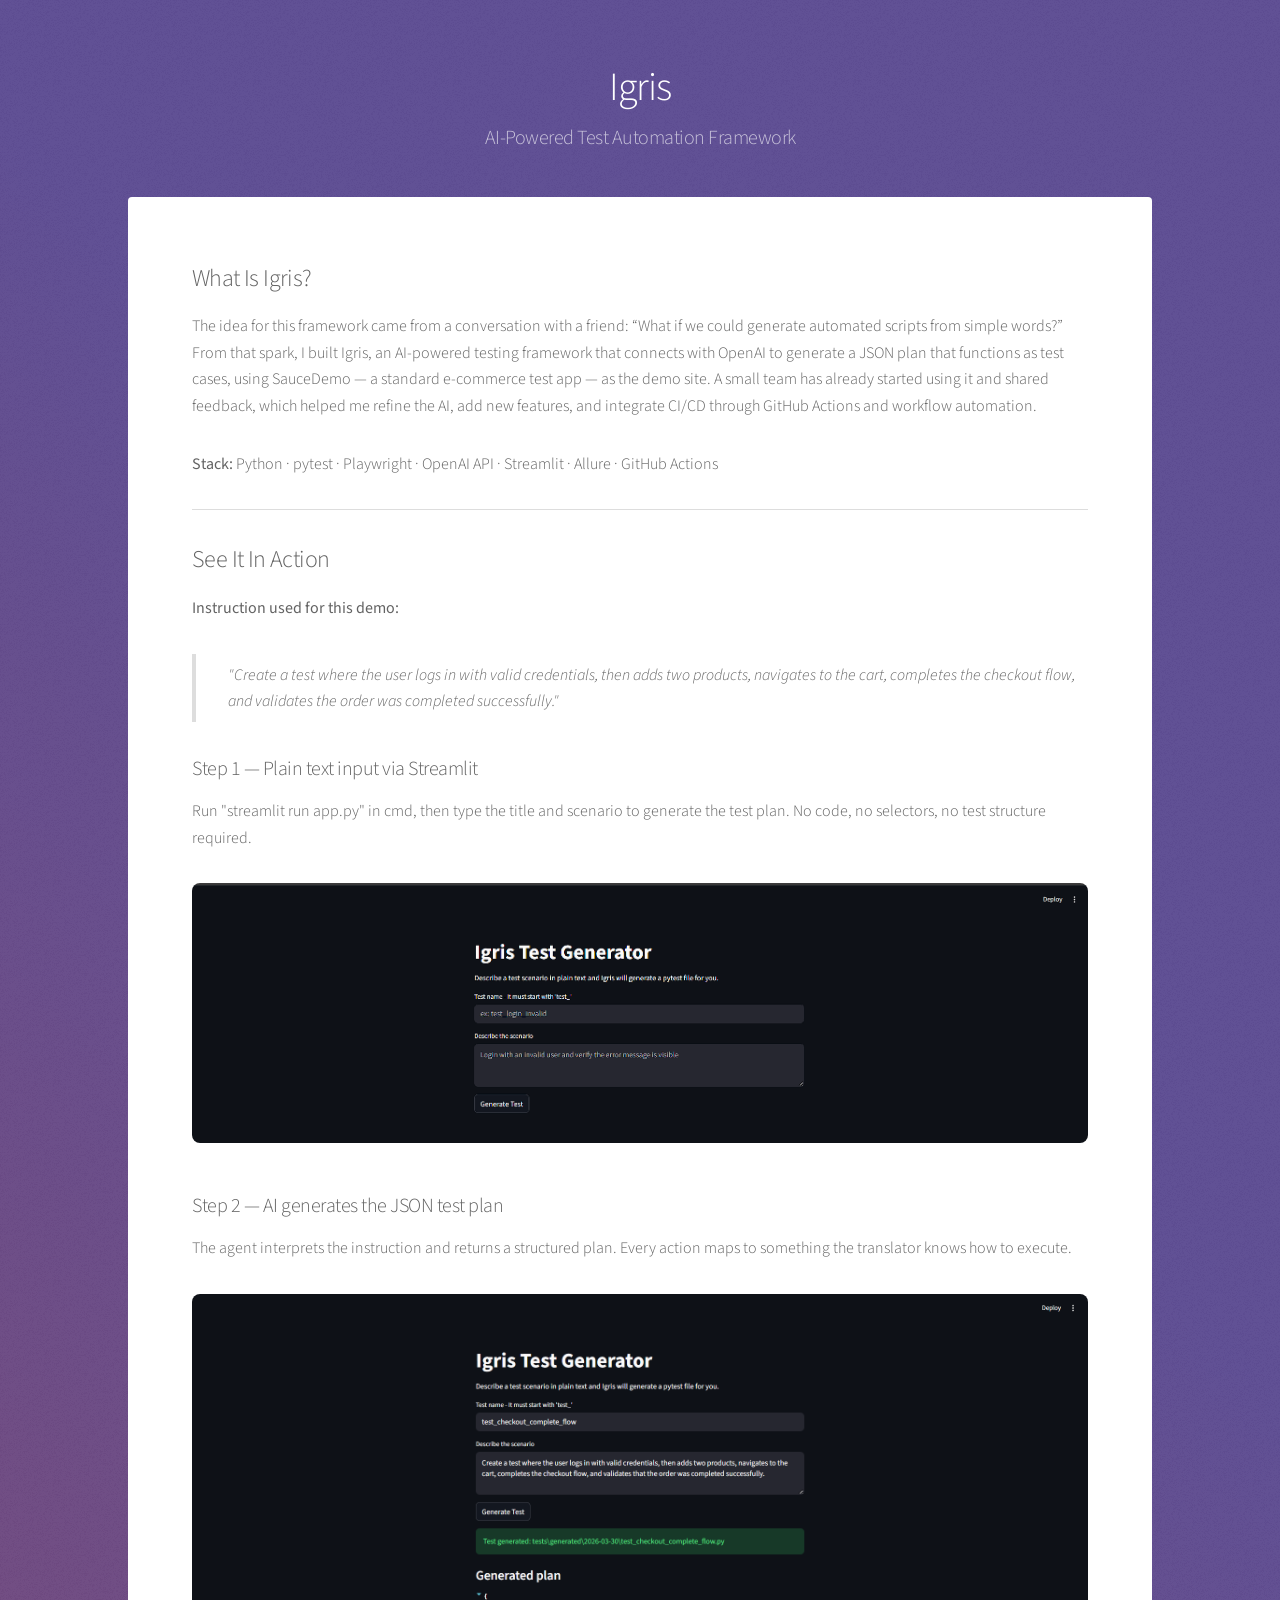
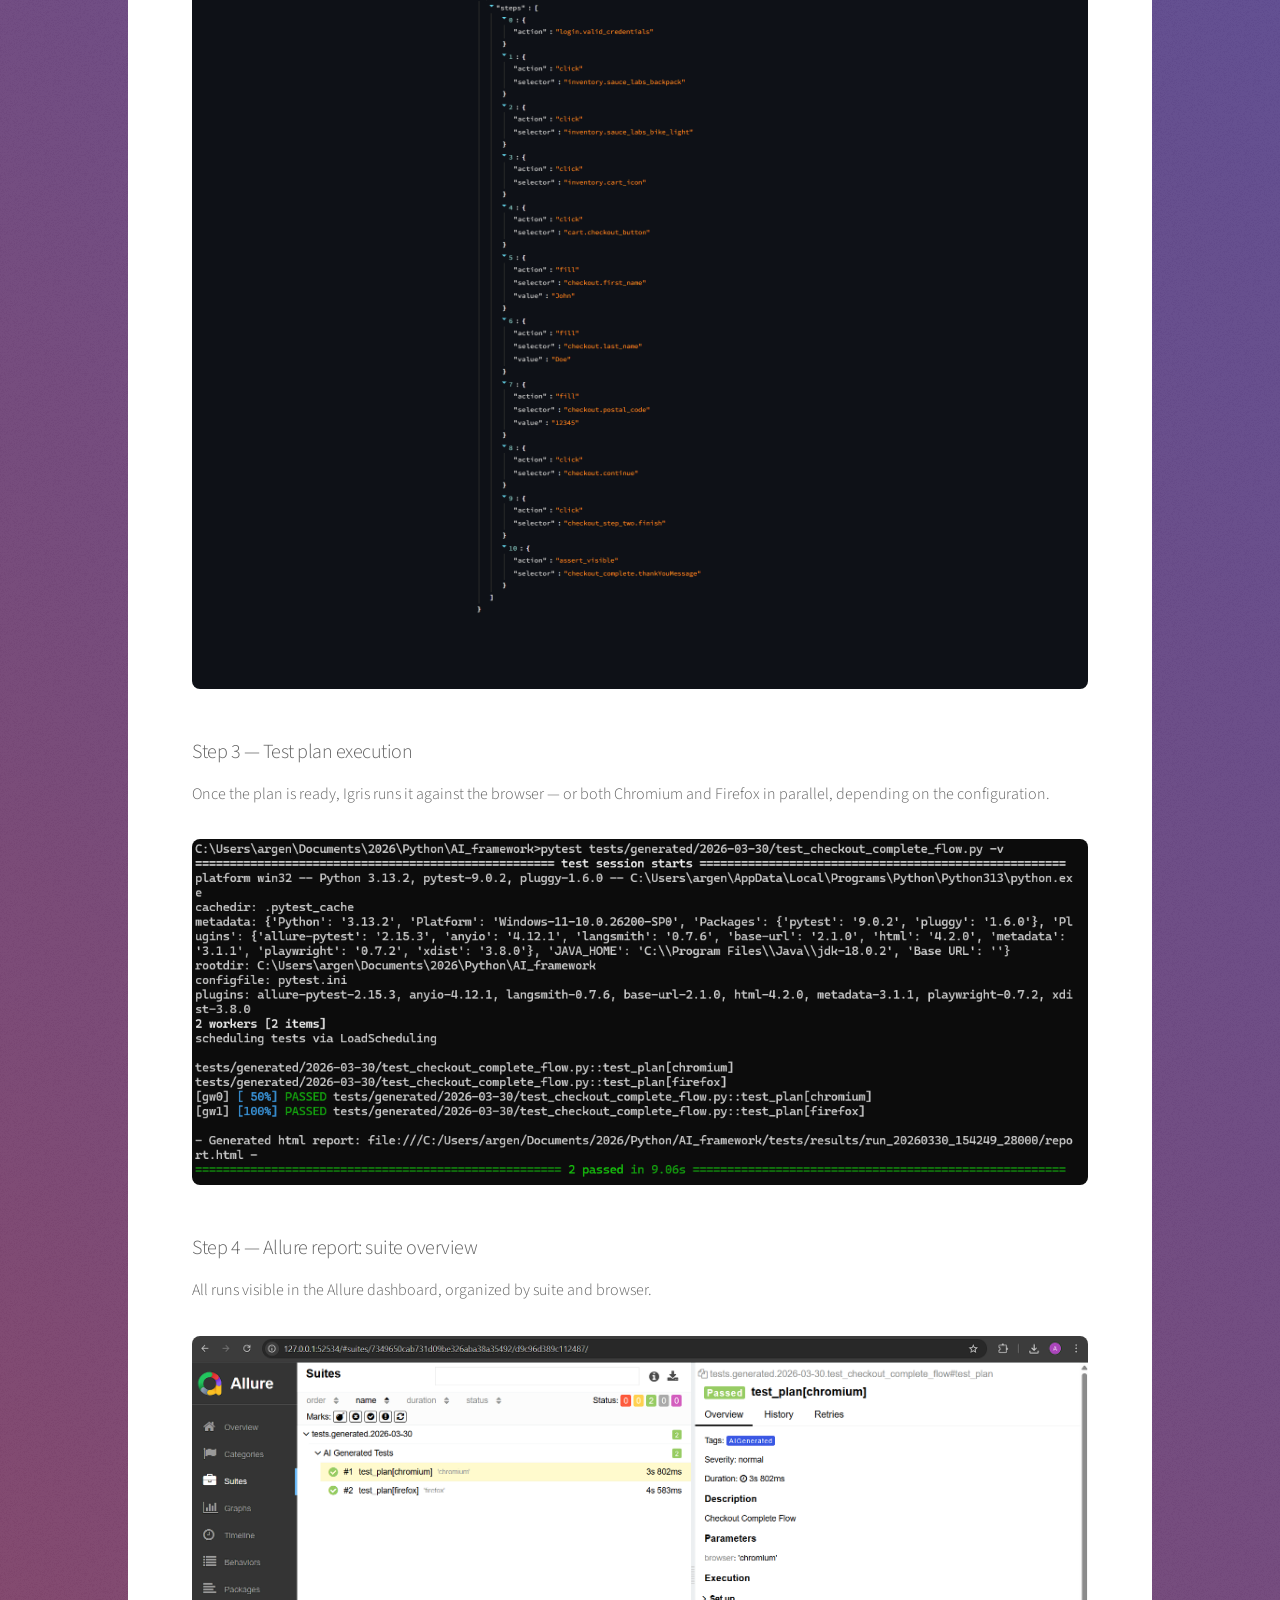
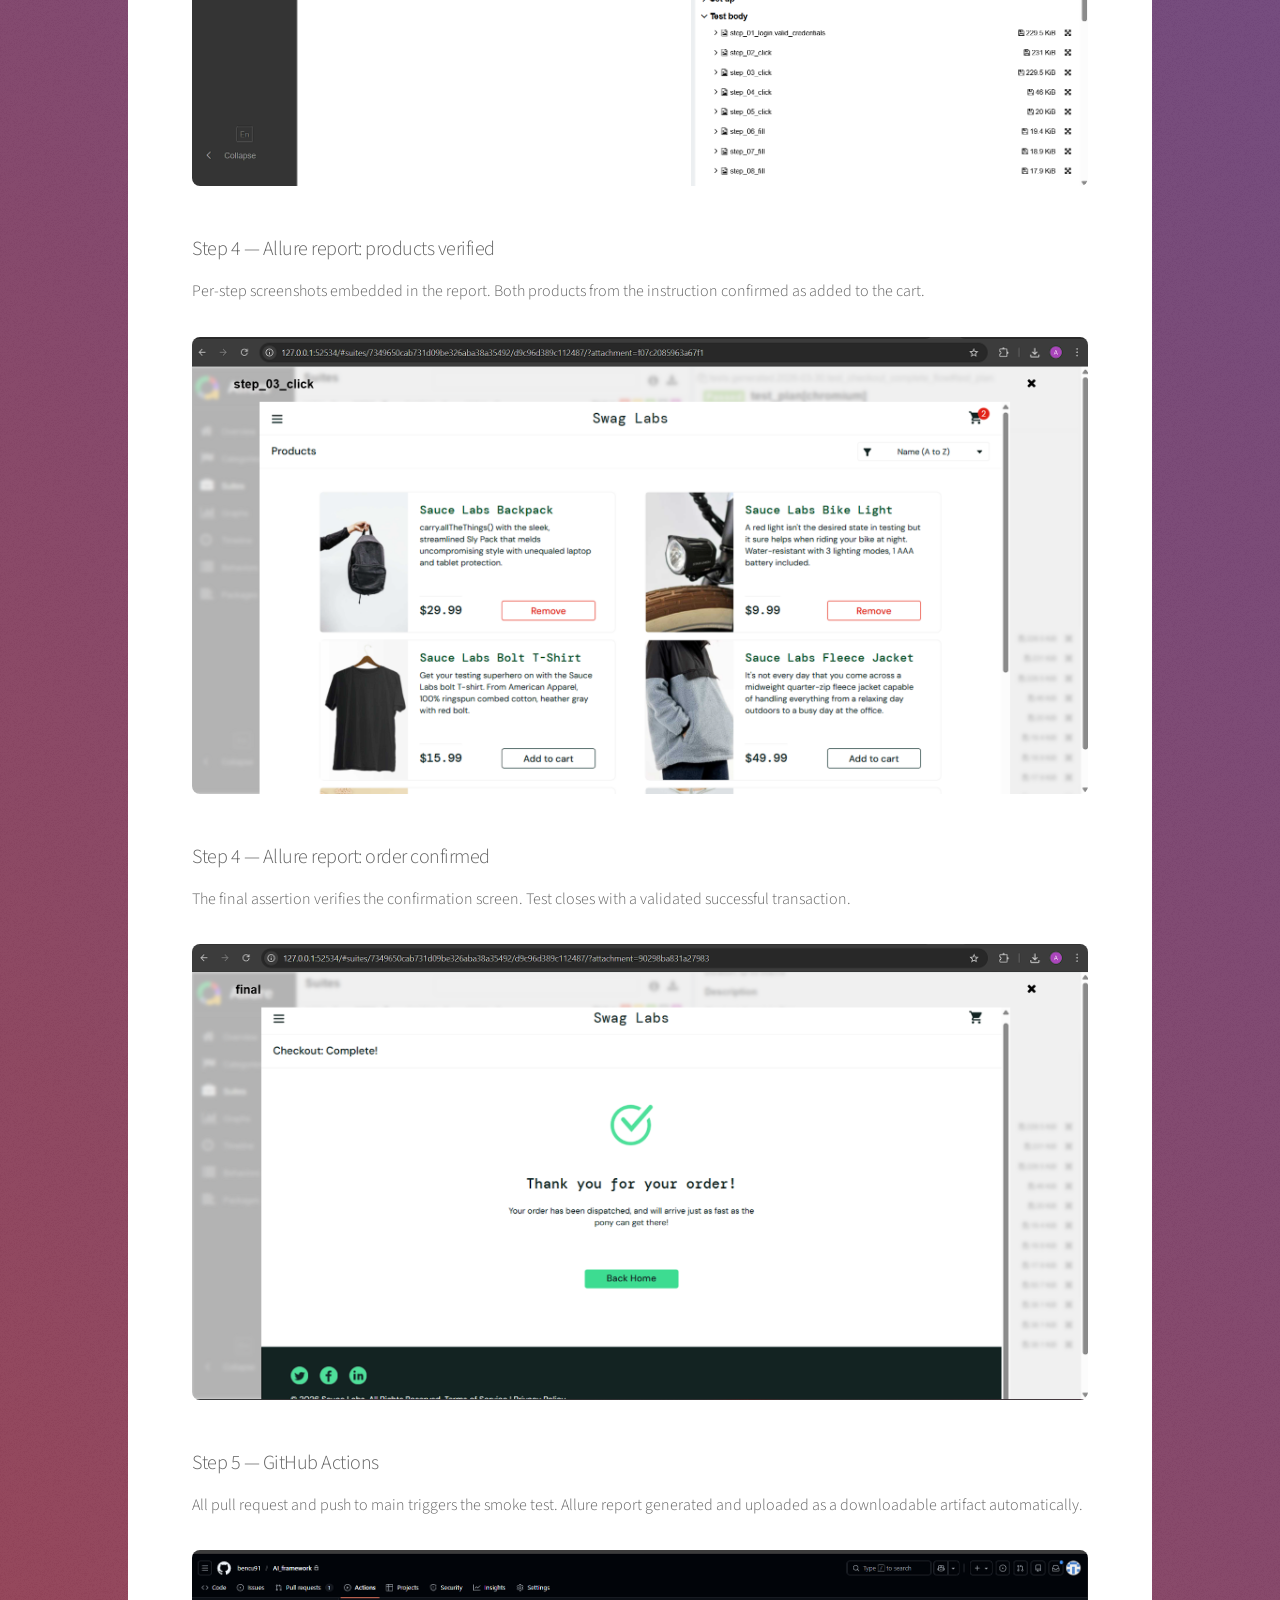
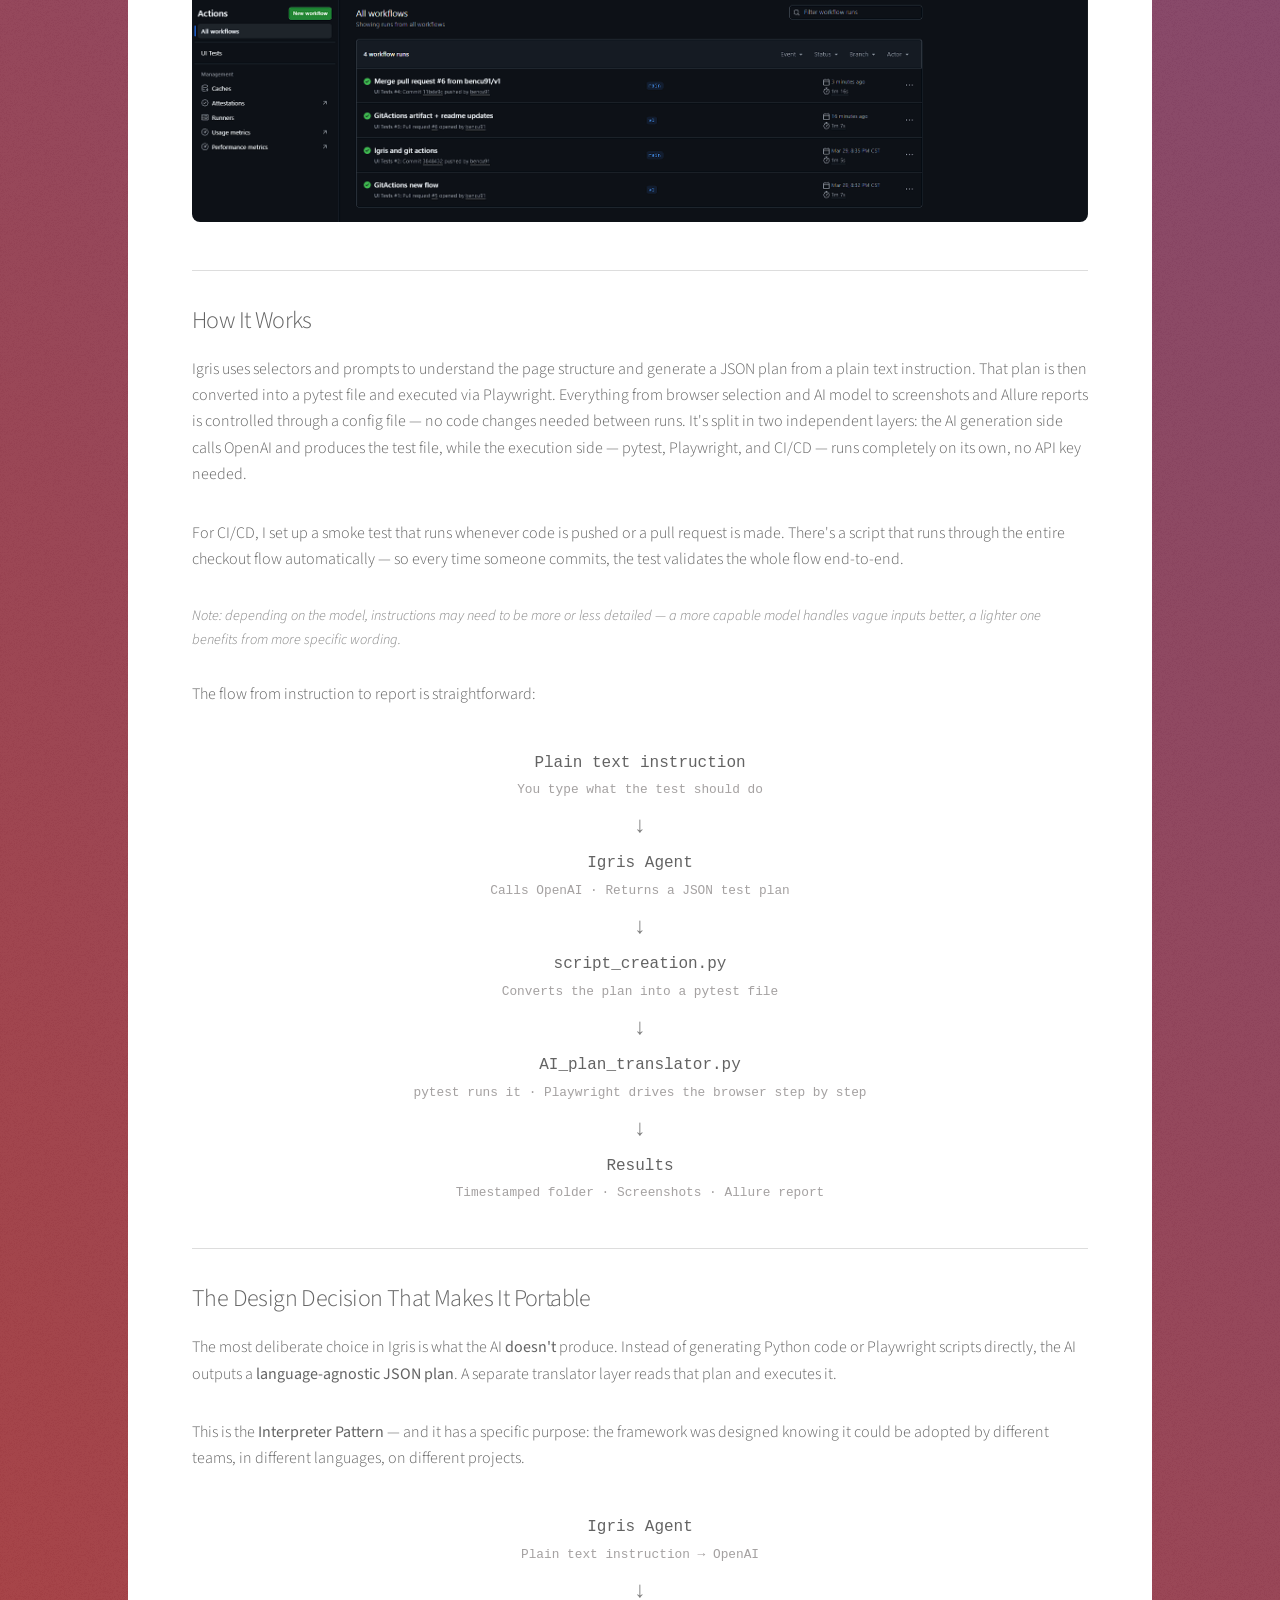
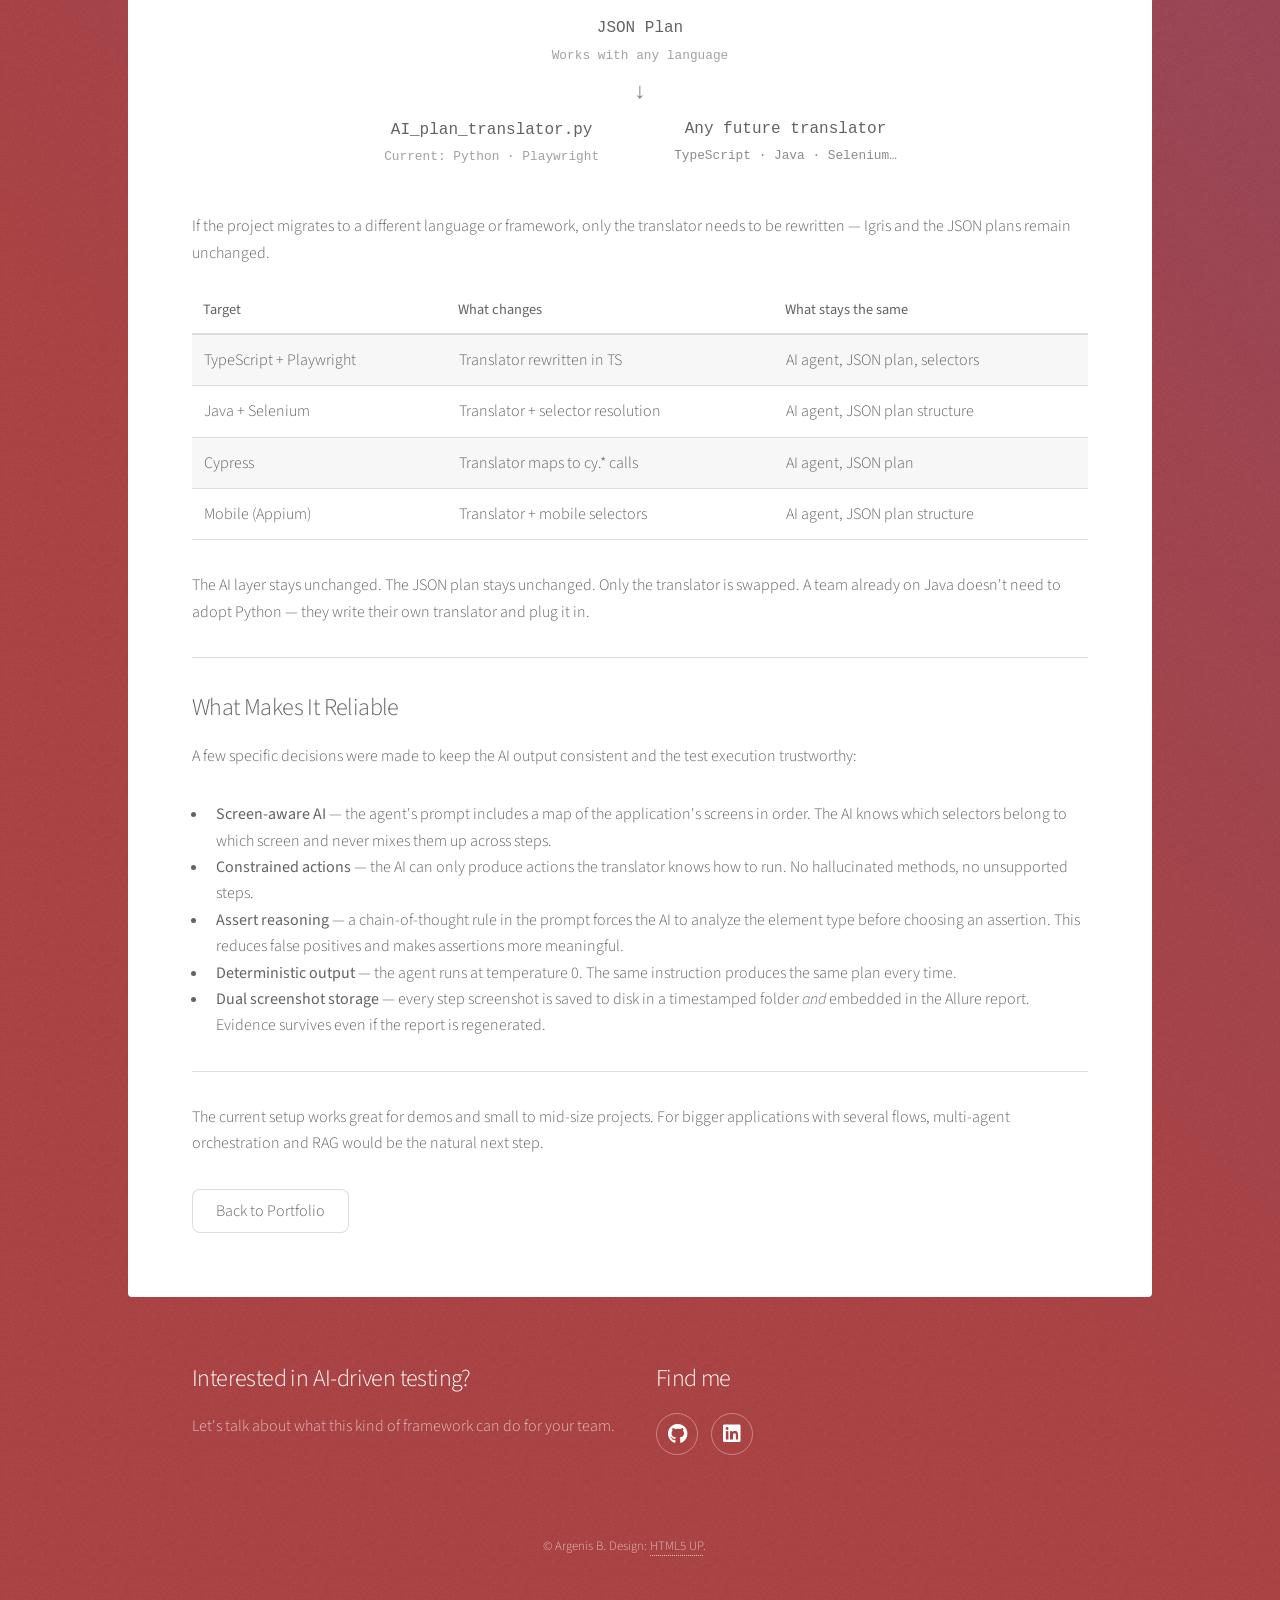
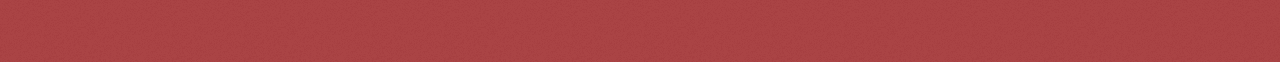
==== commit 07d9fe15: "AI updates" ====
--- a/AI_Framework.html
+++ b/AI_Framework.html
@@ -71,19 +71,37 @@
 
 					<h2>How It Works</h2>
 					
-					</p>Igris uses selectors to "understand" the page with the help of certain prompts and instructions. Right now, the configured flows are validation and the workflow (because it's a demo). Once the information is sent, it returns a JSON plan. Then a class uses that data to write the test case and execute it on Playwright. The browser configuration is managed by a class named config.yaml, which handles most of the framework's configuration and enables features like the AI model selection, browsers, screenshots per step, and Allure reports that capture visual evidence at every step.</p>
+					<p>Igris uses selectors and prompts to understand the page structure and generate a JSON plan from a plain text instruction. That plan is then converted into a pytest file and executed via Playwright. Everything from browser selection and AI model to screenshots and Allure reports is controlled through a config file — no code changes needed between runs. It's split in two independent layers: the AI generation side calls OpenAI and produces the test file, while the execution side — pytest, Playwright, and CI/CD — runs completely on its own, no API key needed.</p>
 					<p>For CI/CD, I set up a smoke test that runs whenever code is pushed or a pull request is made. There's a script that runs through the entire checkout flow automatically — so every time someone commits, the test validates the whole flow end-to-end.</p>
+					<p style="font-size:0.9em; opacity:0.8;"><em>Note: depending on the model, instructions may need to be more or less detailed — a more capable model handles vague inputs better, a lighter one benefits from more specific wording.</em></p>
 					<p>The flow from instruction to report is straightforward:</p>
 
-					<pre><code>  You type:  "Instruction in plain English"
-          ↓
-  Igris Agent  →  calls OpenAI, receives a JSON test plan
-          ↓
-  script_creation.py  →  converts the plan into a pytest file
-          ↓
-  pytest runs it  →  AI_plan_translator.py drives the browser step by step
-          ↓
-  Timestamped results folder  →  screenshots + Allure report</code></pre>
+					<div style="display:flex; flex-direction:column; align-items:center; gap:0; margin: 2em 0; font-family: monospace;">
+						<div style="background:rgba(255,255,255,0.1); border:1px solid rgba(255,255,255,0.3); border-radius:6px; padding:0.6em 2em; color:#524b4ba6; text-align:center;">
+							<strong>Plain text instruction</strong><br>
+							<span style="font-size:0.8em; opacity:0.8;">You type what the test should do</span>
+						</div>
+						<div style="color:rgba(0,0,0,0.5); font-size:1.4em; line-height:1.2;">↓</div>
+						<div style="background:rgba(255,255,255,0.1); border:1px solid rgba(255,255,255,0.3); border-radius:6px; padding:0.6em 2em; color:#524b4ba6; text-align:center;">
+							<strong>Igris Agent</strong><br>
+							<span style="font-size:0.8em; opacity:0.8;">Calls OpenAI · Returns a JSON test plan</span>
+						</div>
+						<div style="color:rgba(0,0,0,0.5); font-size:1.4em; line-height:1.2;">↓</div>
+						<div style="background:rgba(255,255,255,0.1); border:1px solid rgba(255,255,255,0.3); border-radius:6px; padding:0.6em 2em; color:#524b4ba6; text-align:center;">
+							<strong>script_creation.py</strong><br>
+							<span style="font-size:0.8em; opacity:0.8;">Converts the plan into a pytest file</span>
+						</div>
+						<div style="color:rgba(0,0,0,0.5); font-size:1.4em; line-height:1.2;">↓</div>
+						<div style="background:rgba(255,255,255,0.1); border:1px solid rgba(255,255,255,0.3); border-radius:6px; padding:0.6em 2em; color:#524b4ba6; text-align:center;">
+							<strong>AI_plan_translator.py</strong><br>
+							<span style="font-size:0.8em; opacity:0.8;">pytest runs it · Playwright drives the browser step by step</span>
+						</div>
+						<div style="color:rgba(0,0,0,0.5); font-size:1.4em; line-height:1.2;">↓</div>
+						<div style="background:rgba(255,255,255,0.1); border:1px solid rgba(255,255,255,0.3); border-radius:6px; padding:0.6em 2em; color:#524b4ba6; text-align:center;">
+							<strong>Results</strong><br>
+							<span style="font-size:0.8em; opacity:0.8;">Timestamped folder · Screenshots · Allure report</span>
+						</div>
+					</div>
 					
 					<hr />
 
@@ -170,20 +188,10 @@
 						<li><strong>Deterministic output</strong> — the agent runs at temperature 0. The same instruction produces the same plan every time.</li>
 						<li><strong>Dual screenshot storage</strong> — every step screenshot is saved to disk in a timestamped folder <em>and</em> embedded in the Allure report. Evidence survives even if the report is regenerated.</li>
 					</ul>
-					<!--
-					<hr />
-
-					<h2>CI/CD — No API Key Needed</h2>
-					<p>The smoke test pipeline on GitHub Actions runs the full checkout flow on every push to <code>main</code> — without calling OpenAI. The CI test is a manually written pytest file, keeping the pipeline fast, deterministic, and free to run.</p>
-
-					<p>A separate <code>config.ci.yaml</code> switches the framework to headless Chromium and disables per-step screenshots automatically. No code changes needed between local and CI runs — the environment variable does the switch.</p>
-
-					<p>After every run, the Allure HTML report is uploaded as a downloadable artifact directly from the Actions dashboard.</p>
-
-					<p>Built as a senior QA portfolio project targeting SauceDemo, a standard e-commerce test application. The framework covers login, cart, and full checkout flows — enough to demonstrate a real, end-to-end automation pipeline powered by AI.</p>
-
-					<hr />
--->
+					<hr />
+
+					<p>The current setup works great for demos and small to mid-size projects. For bigger applications with several flows, multi-agent orchestration and RAG would be the natural next step.</p>
+
 					<ul class="actions">
 						<!-- <li><a href="https://github.com/bencu91/AI_framework" class="button">View on GitHub</a></li> -->
 						<li><a href="index.html" class="button">Back to Portfolio</a></li>
